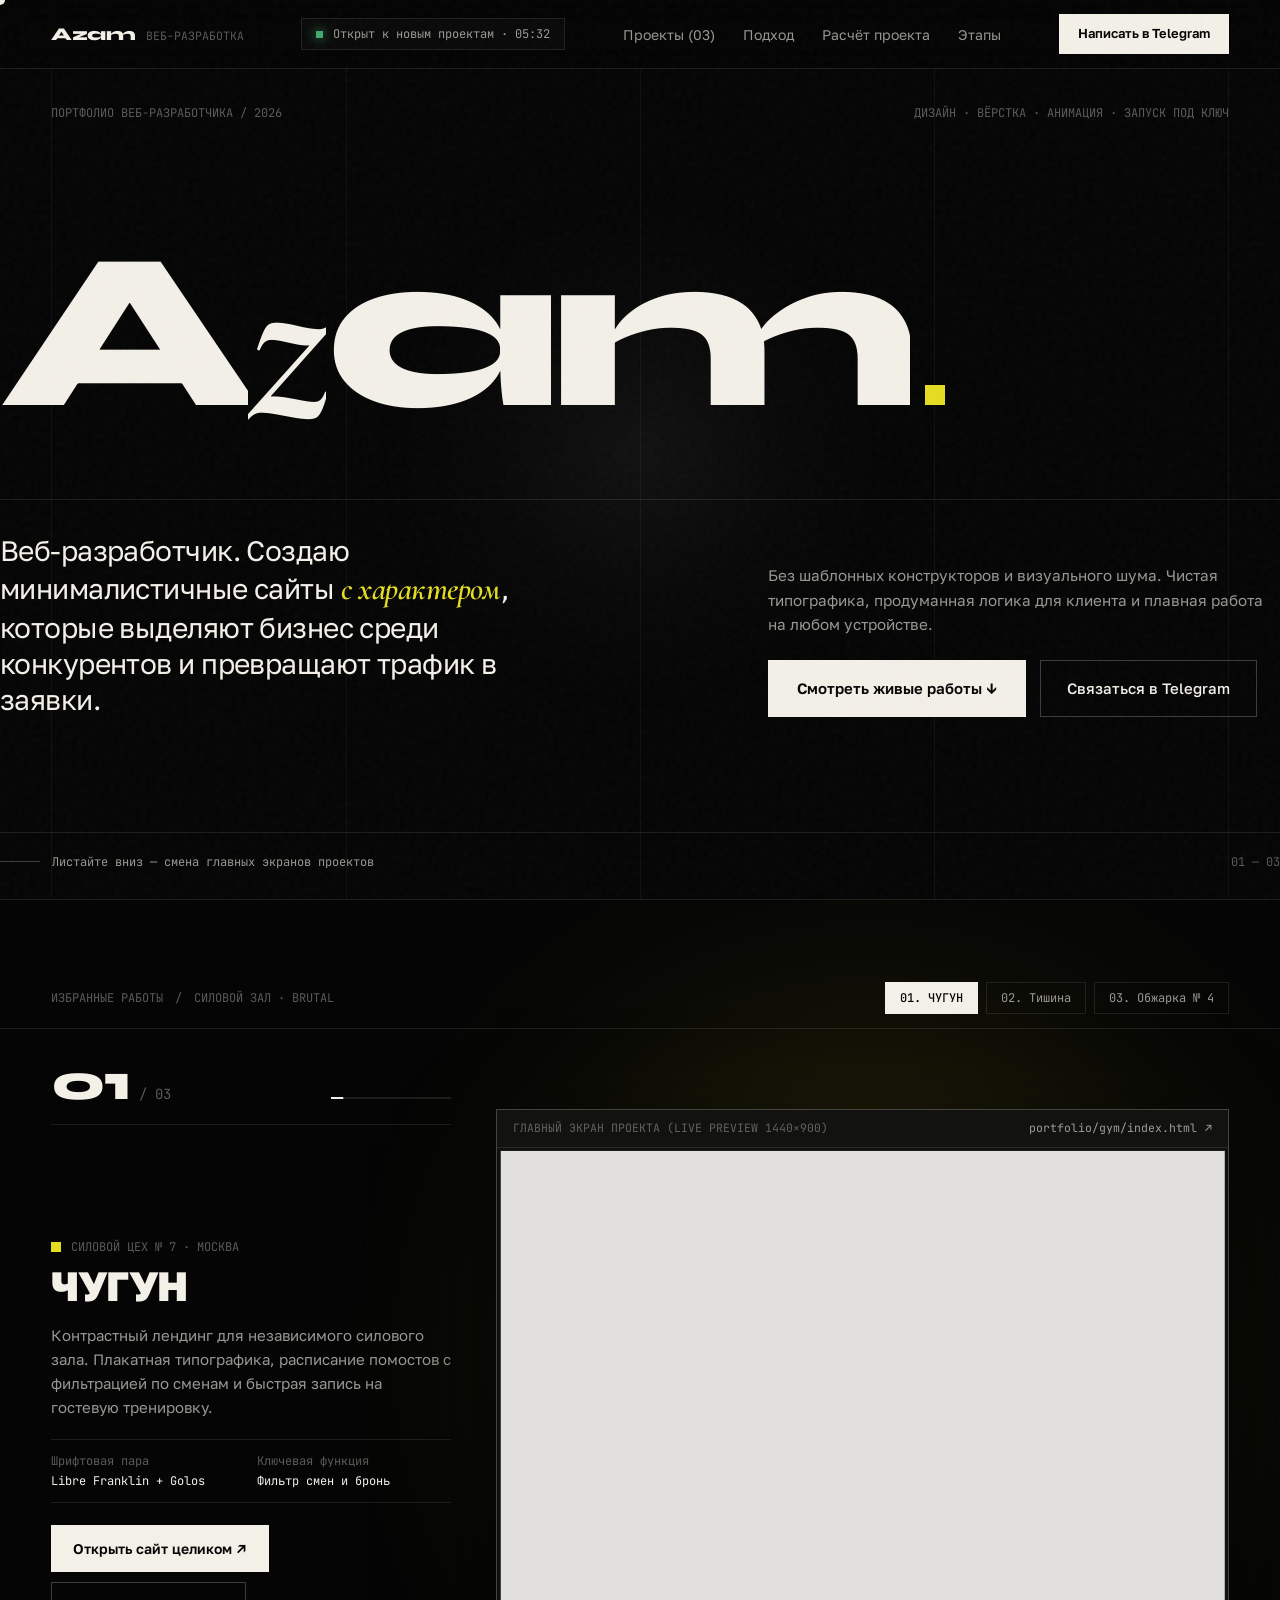
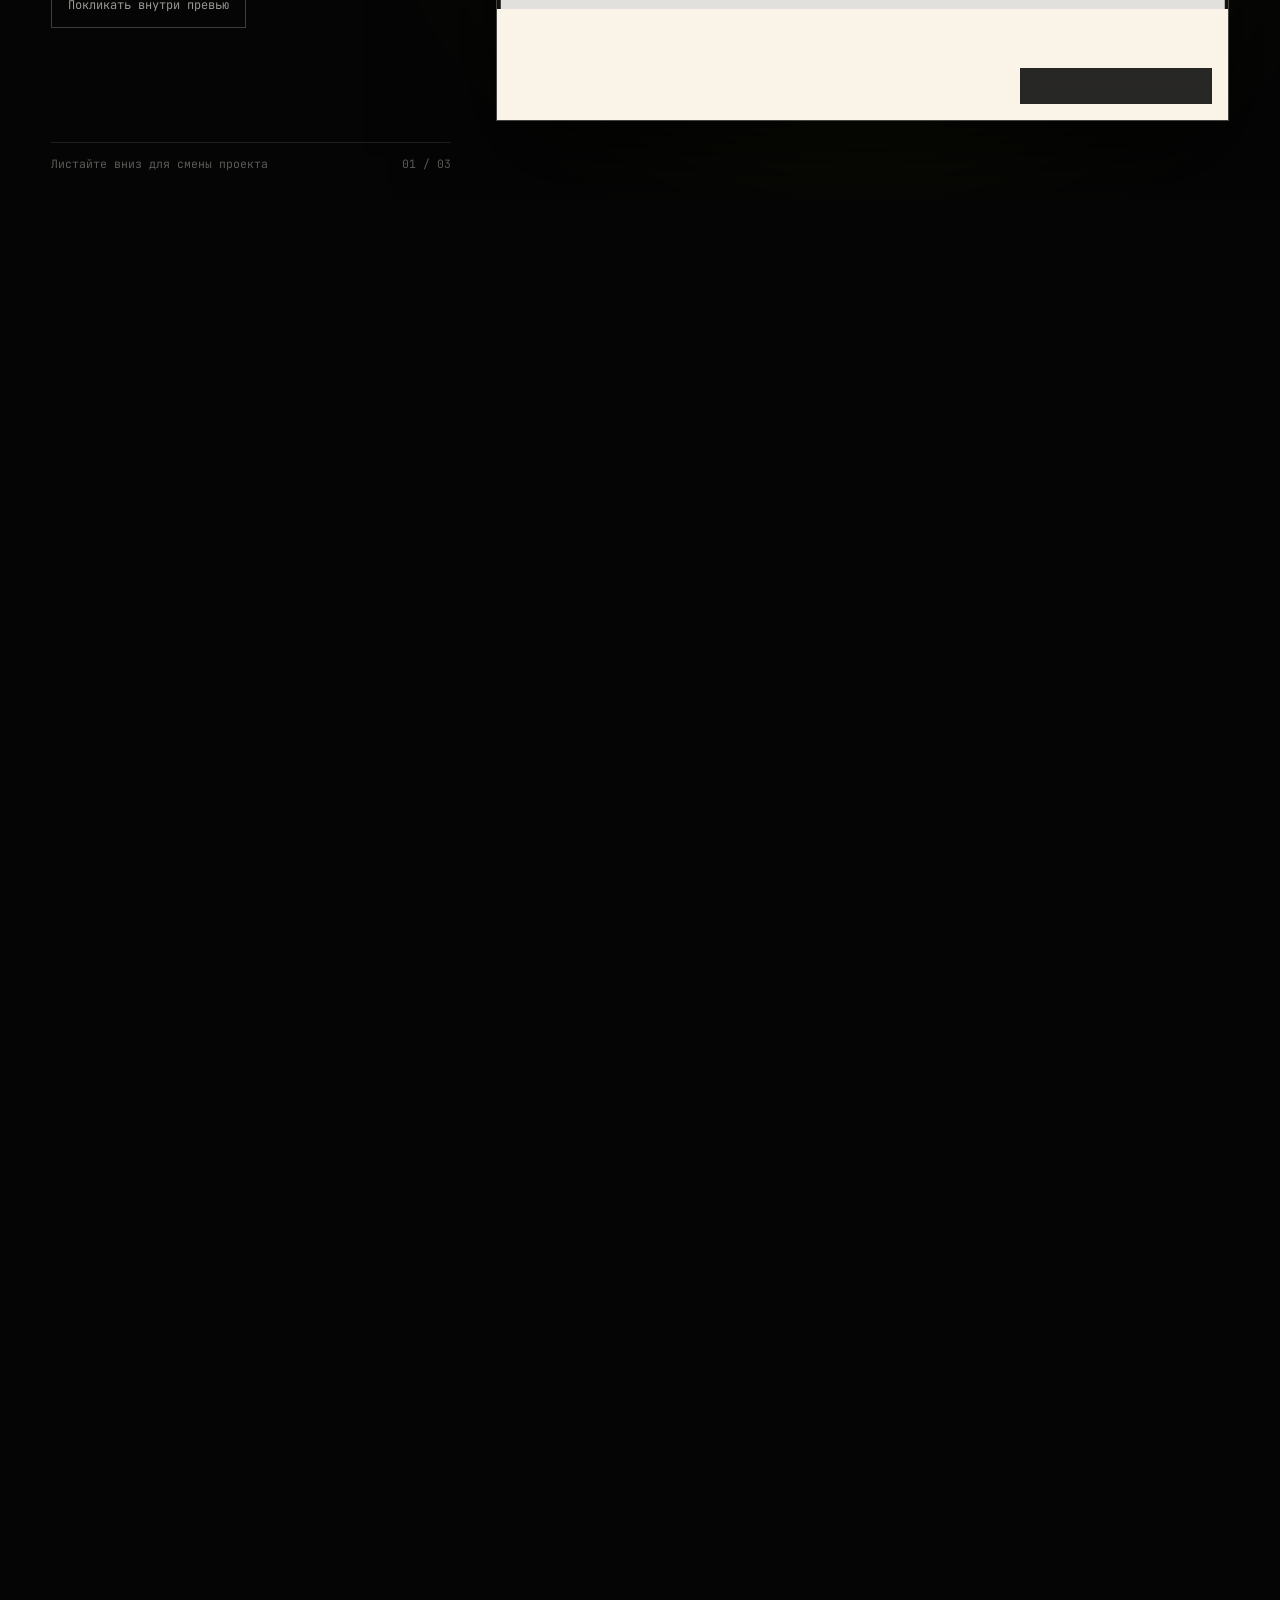
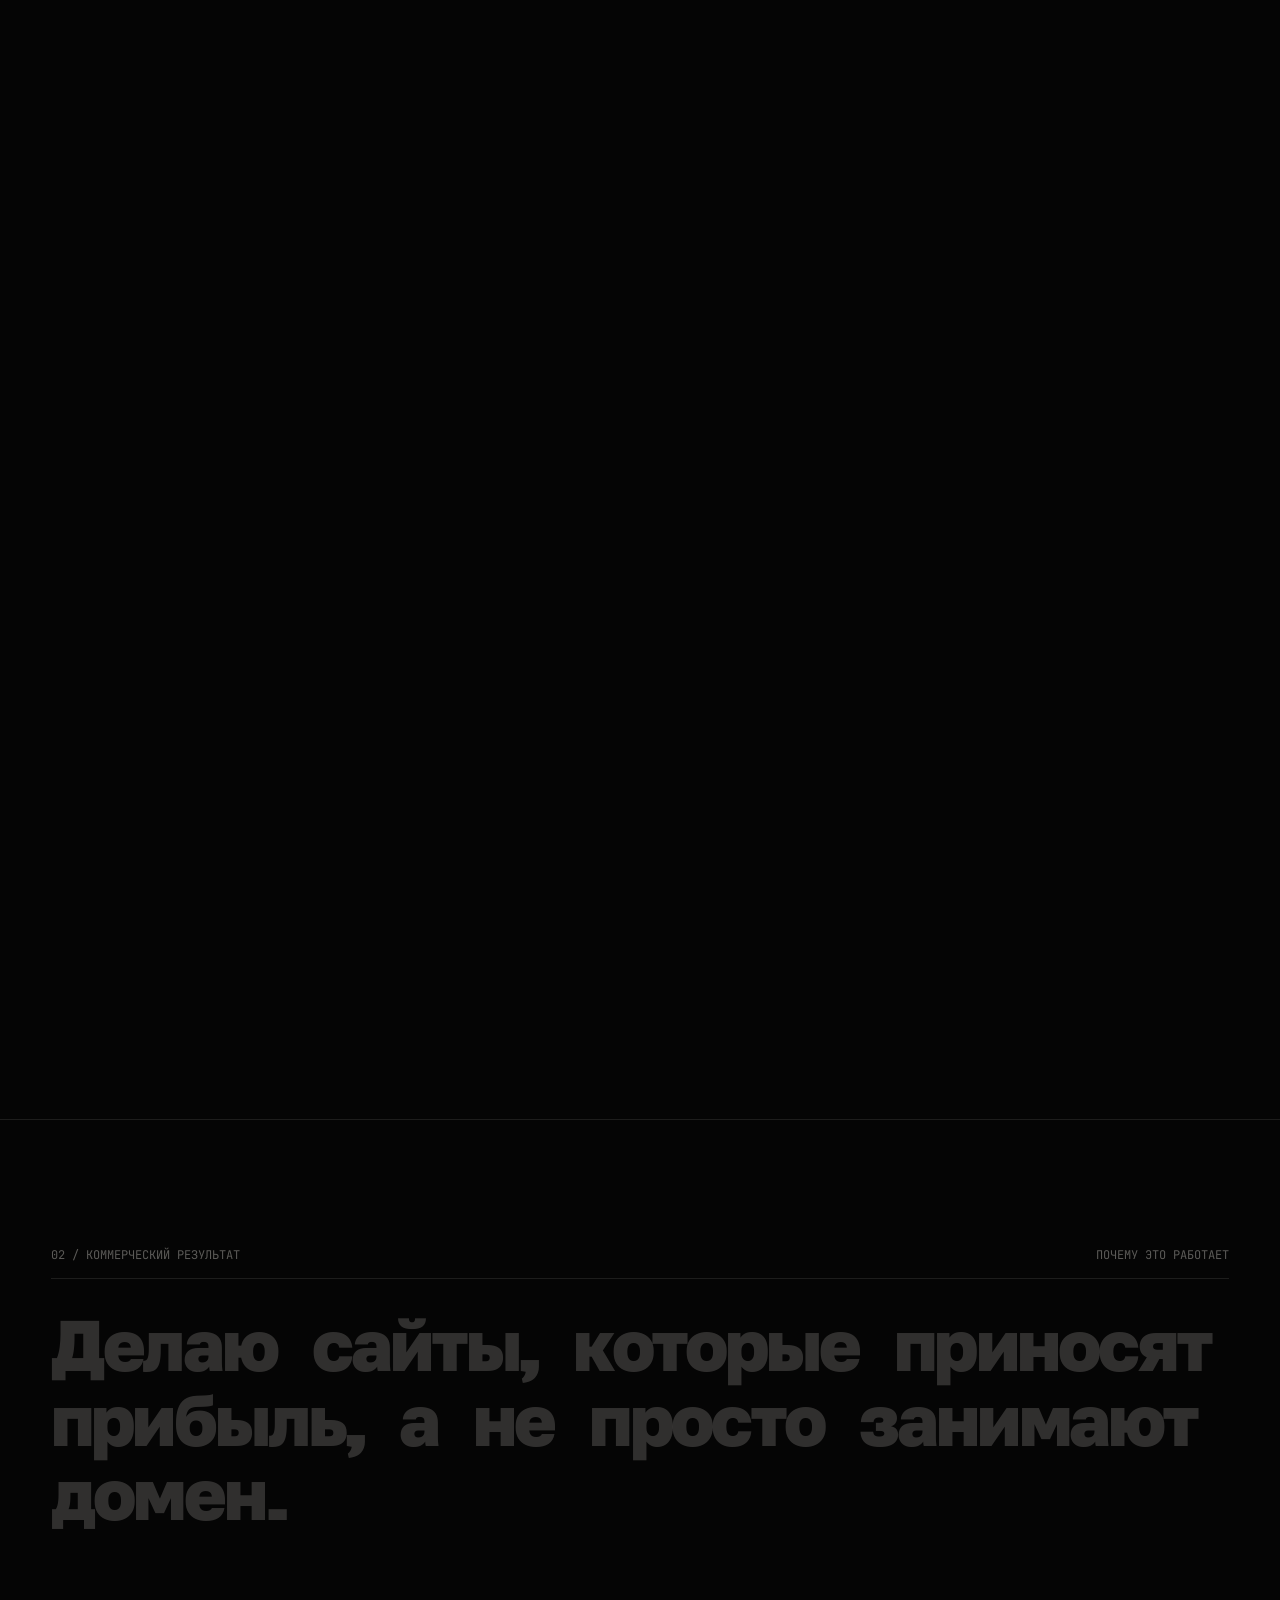
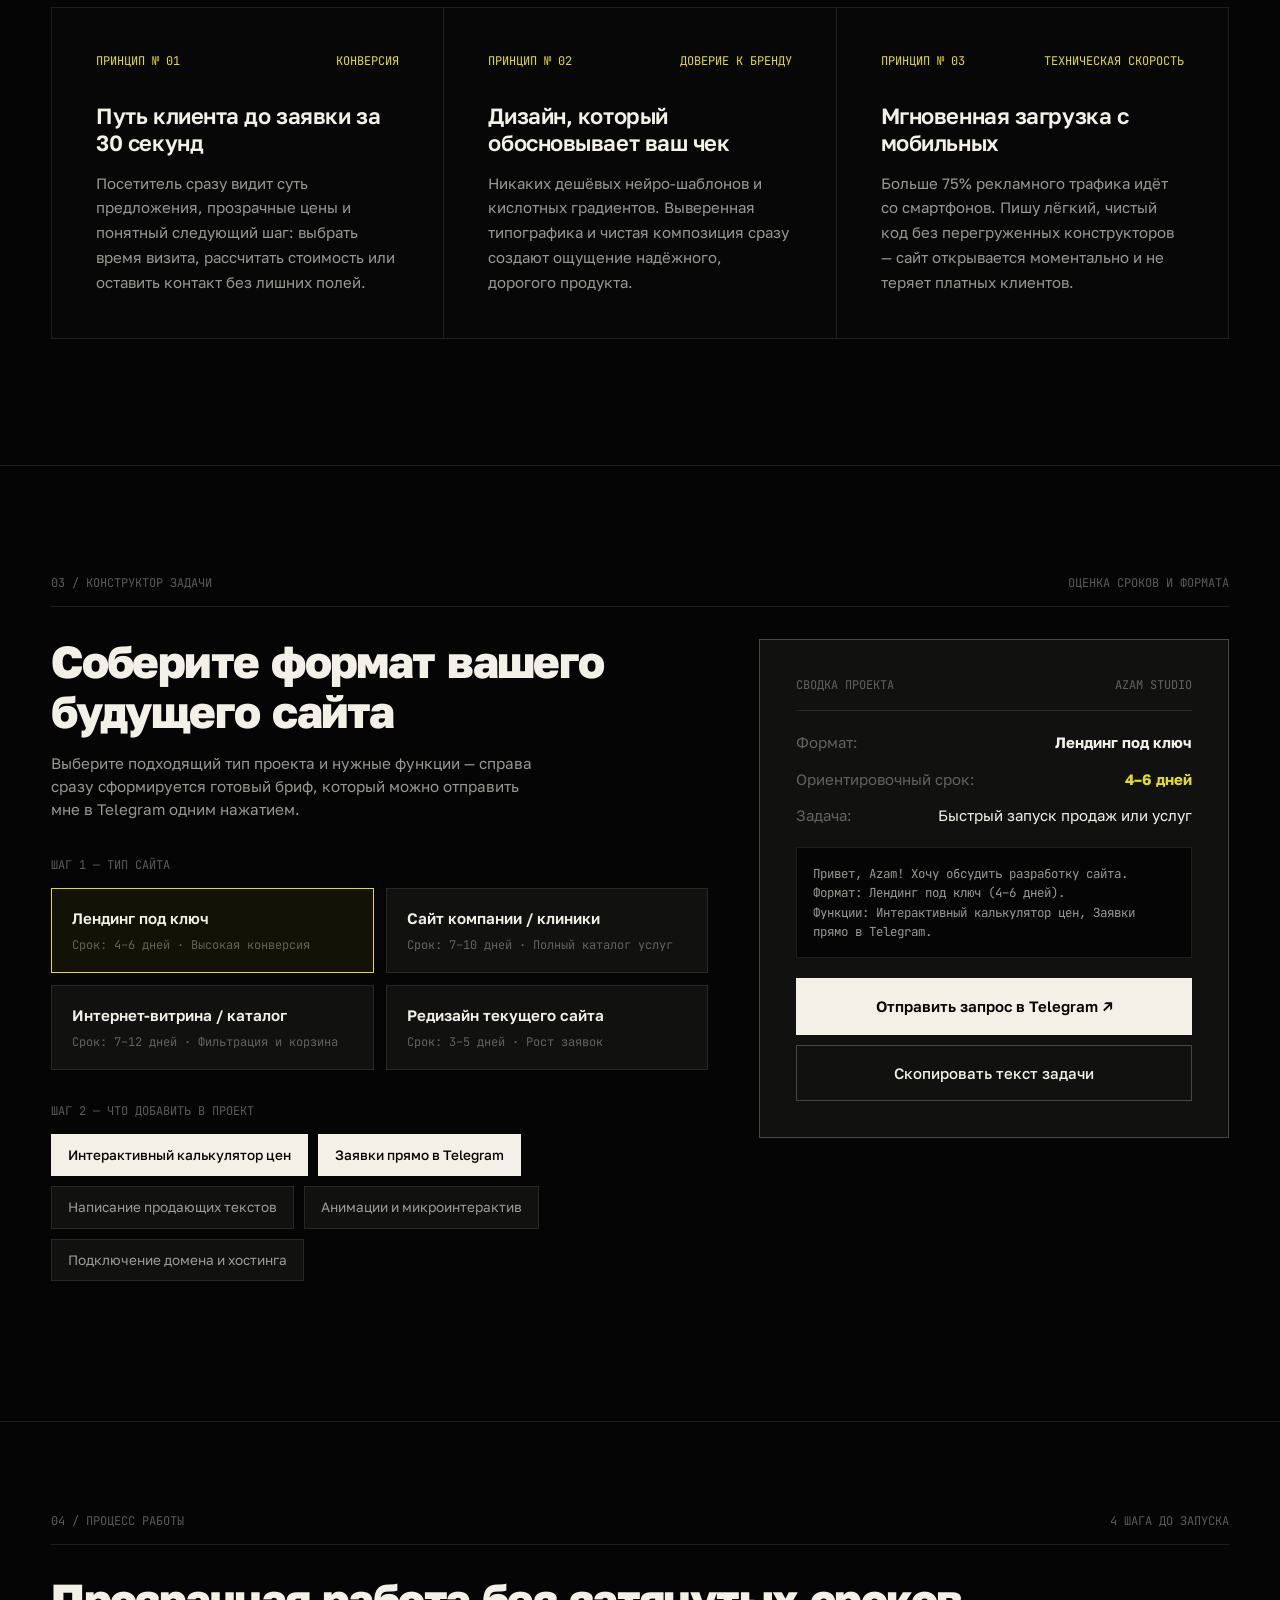
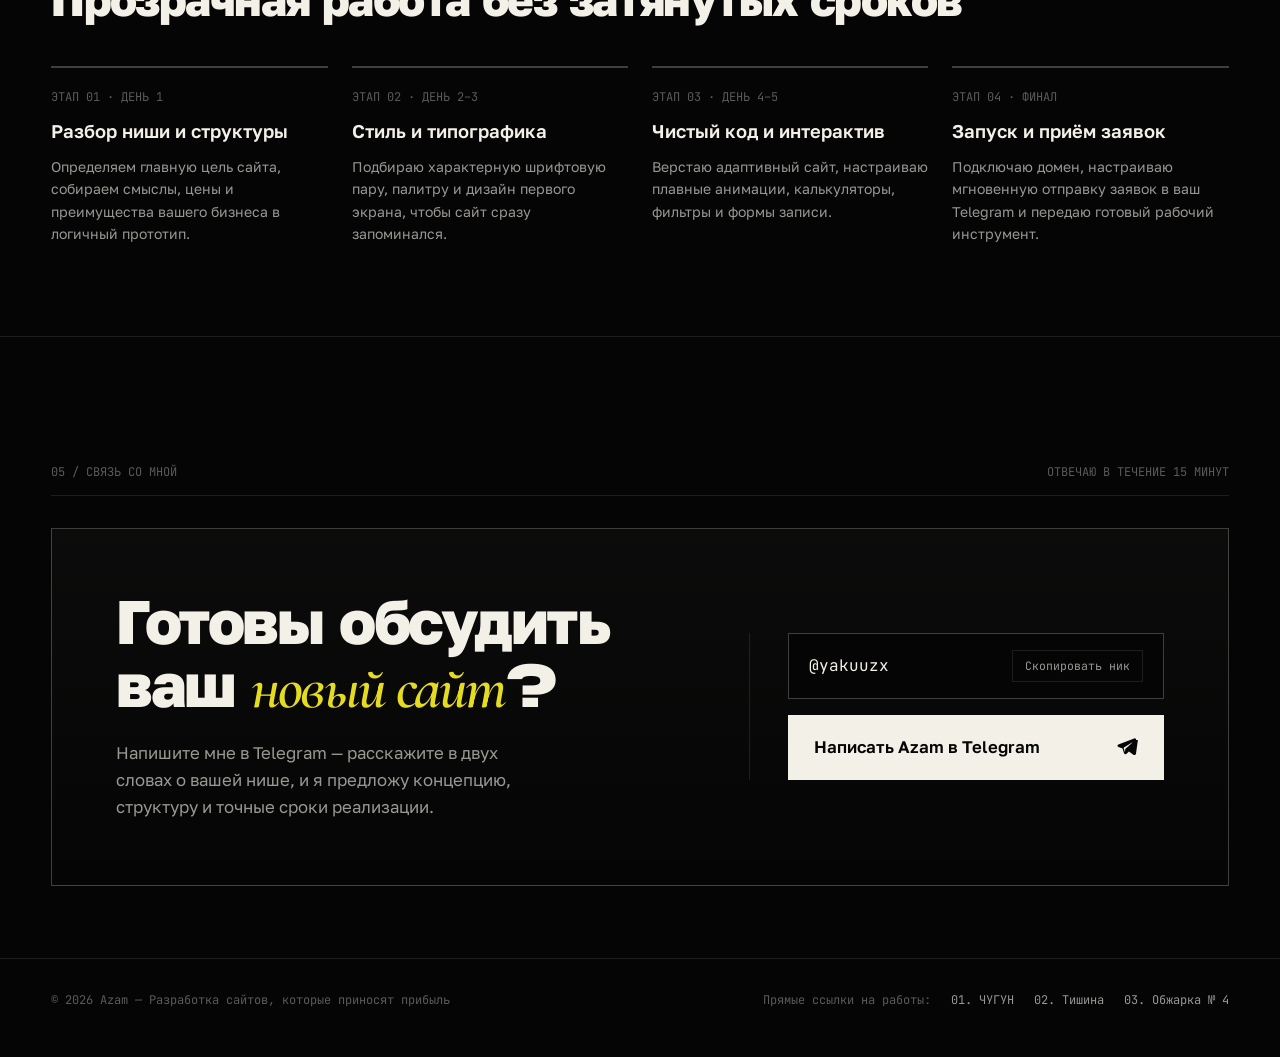
==== index.html @ 0b2387bd "Deploy portfolio" ====
<!DOCTYPE html><html lang="ru"><head><meta charset="utf-8"><meta name="viewport" content="width=device-width,initial-scale=1"><title>Azam — Веб-разработчик · Сайты, которые приносят прибыль</title><meta name="description" content="Портфолио веб-разработчика Azam. Разработка минималистичных, быстрых и продуманных сайтов под ключ, которые конвертируют посетителей в клиентов."><link rel="preconnect" href="https://fonts.googleapis.com"><link rel="preconnect" href="https://fonts.gstatic.com" crossorigin><link href="https://fonts.googleapis.com/css2?family=Cormorant+Garamond:ital,wght@0,500;0,600;1,400;1,600&family=Golos+Text:wght@400;500;600&family=JetBrains+Mono:wght@400;500&family=Syne:wght@700;800&display=swap" rel="stylesheet"><style>:root{color-scheme:dark;--bg:#050505;--bg-elevated:#0c0c0b;--bg-card:#111110;--ink:#f3f0e8;--ink-dim:rgba(243, 240, 232, 0.62);--ink-muted:rgba(243, 240, 232, 0.36);--ink-ghost:rgba(243, 240, 232, 0.14);--line:rgba(243, 240, 232, 0.1);--line-strong:rgba(243, 240, 232, 0.24);--accent:#e5dc22;--accent-gym:#e5dc22;--accent-dental:#6688e4;--accent-coffee:#42a86c;--tg-blue:#3290ec;--font-display:"Syne","Golos Text",sans-serif;--font-serif:"Cormorant Garamond",Georgia,serif;--font-sans:"Golos Text",-apple-system,BlinkMacSystemFont,sans-serif;--font-mono:"JetBrains Mono",monospace;--ease-out:cubic-bezier(0.16, 1, 0.3, 1);--ease-in-out:cubic-bezier(0.65, 0, 0.35, 1);--container:1400px}*,::after,::before{box-sizing:border-box;margin:0;padding:0}html{background-color:var(--bg);color:var(--ink);font-family:var(--font-sans);font-size:16px;line-height:1.5;-webkit-font-smoothing:antialiased;-moz-osx-font-smoothing:grayscale;overflow-x:clip;scroll-behavior:smooth}body{background-color:var(--bg);color:var(--ink);overflow-x:clip;position:relative}body::before{content:"";position:fixed;inset:0;pointer-events:none;z-index:900;opacity:.032;background-image:url("data:image/svg+xml,%3Csvg viewBox='0 0 200 200' xmlns='http://www.w3.org/2000/svg'%3E%3Cfilter id='n'%3E%3CfeTurbulence type='fractalNoise' baseFrequency='0.85' numOctaves='3' stitchTiles='stitch'/%3E%3C/filter%3E%3Crect width='100%25' height='100%25' filter='url(%23n)'/%3E%3C/svg%3E")}.cursor-aura{position:fixed;top:0;left:0;width:560px;height:560px;border-radius:50%;background:radial-gradient(circle,rgba(243,240,232,.055) 0,rgba(243,240,232,.015) 38%,transparent 70%);pointer-events:none;z-index:1;transform:translate3d(-50%,-50%,0);will-change:transform;transition:opacity .4s var(--ease-out)}.cursor-dot{position:fixed;top:0;left:0;width:10px;height:10px;border-radius:50%;background:var(--ink);pointer-events:none;z-index:950;mix-blend-mode:difference;transform:translate3d(-50%,-50%,0);transition:width .25s var(--ease-out),height .25s var(--ease-out),background-color .25s var(--ease-out)}.cursor-dot.is-hover{width:44px;height:44px}@media (hover:none),(pointer:coarse){.cursor-aura,.cursor-dot{display:none}}a,button,input,textarea{font:inherit;color:inherit}a:focus-visible,button:focus-visible,input:focus-visible,textarea:focus-visible{outline:2px solid var(--accent);outline-offset:3px}.container{width:100%;max-width:var(--container);margin:0 auto;padding:0 clamp(20px,4vw,56px)}.site-header{position:fixed;top:0;left:0;right:0;z-index:500;border-bottom:1px solid var(--line);background:rgba(5,5,5,.76);backdrop-filter:blur(16px);-webkit-backdrop-filter:blur(16px);transition:transform .4s var(--ease-out),background-color .3s var(--ease-out)}.nav-inner{display:flex;align-items:center;justify-content:space-between;height:68px;gap:24px}.brand-mark{display:inline-flex;align-items:baseline;gap:10px;text-decoration:none;font-family:var(--font-display);font-weight:800;font-size:1.125rem;letter-spacing:-.02em}.brand-mark__tag{font-family:var(--font-mono);font-size:.72rem;font-weight:400;color:var(--ink-muted);letter-spacing:0}.nav-status{display:flex;align-items:center;gap:10px;font-family:var(--font-mono);font-size:.75rem;color:var(--ink-dim);padding:6px 14px;border:1px solid var(--line);background:rgba(255,255,255,.02)}.nav-status__pulse{width:7px;height:7px;background:#42a86c;box-shadow:0 0 12px #42a86c}.nav-links{display:flex;align-items:center;gap:28px;list-style:none}.nav-links a{text-decoration:none;font-size:.875rem;color:var(--ink-dim);transition:color .2s var(--ease-out);position:relative}.nav-links a::after{content:"";position:absolute;left:0;bottom:-4px;width:100%;height:1px;background:var(--ink);transform:scaleX(0);transform-origin:right;transition:transform .3s var(--ease-out)}.nav-links a:hover{color:var(--ink)}.nav-links a:hover::after{transform:scaleX(1);transform-origin:left}.nav-cta{display:inline-flex;align-items:center;gap:8px;padding:9px 18px;border:1px solid var(--line-strong);background:var(--ink);color:var(--bg);text-decoration:none;font-size:.8125rem;font-weight:600;transition:transform .25s var(--ease-out),background-color .25s var(--ease-out)}.nav-cta:hover{background:var(--accent);transform:translateY(-2px)}@media (max-width:900px){.nav-links,.nav-status{display:none}}.hero{position:relative;min-height:100vh;padding-top:68px;display:flex;flex-direction:column;justify-content:space-between;border-bottom:1px solid var(--line);overflow:hidden}.hero-grid-lines{position:absolute;inset:0;pointer-events:none;display:grid;grid-template-columns:repeat(4,1fr);max-width:var(--container);margin:0 auto;padding:0 clamp(20px,4vw,56px);z-index:0}.hero-grid-lines span{border-left:1px solid rgba(243,240,232,.045);height:100%}.hero-grid-lines span:last-child{border-right:1px solid rgba(243,240,232,.045)}.hero__top-meta{position:relative;z-index:2;display:flex;justify-content:space-between;align-items:flex-start;padding-top:clamp(28px,4vh,48px);font-family:var(--font-mono);font-size:.75rem;color:var(--ink-muted);gap:16px;flex-wrap:wrap}.hero__center{position:relative;z-index:2;padding:clamp(24px,5vh,64px) 0}.azam-stage{position:relative;display:flex;align-items:baseline;justify-content:flex-start;line-height:.86;margin-bottom:clamp(28px,4vh,48px);perspective:900px;user-select:none}.azam-title{font-family:var(--font-display);font-weight:800;font-size:clamp(4.75rem, 17.5vw, 15.8rem);letter-spacing:-.055em;color:var(--ink);display:inline-flex;flex-wrap:nowrap;position:relative}.azam-char-wrap{display:inline-block;overflow:hidden;padding-bottom:.08em}.azam-char{display:inline-block;transform:translateY(112%) rotateX(-20deg);opacity:0;animation:charRise 1.1s var(--ease-out) forwards;will-change:transform,opacity}.azam-char--serif{font-family:var(--font-serif);font-style:italic;font-weight:600;font-size:1.08em;color:var(--ink);padding-right:.03em}.azam-char-wrap:first-child .azam-char{animation-delay:60ms}.azam-char-wrap:nth-child(2) .azam-char{animation-delay:.16s}.azam-char-wrap:nth-child(3) .azam-char{animation-delay:.25s}.azam-char-wrap:nth-child(4) .azam-char{animation-delay:.34s}.azam-AccentMark{display:inline-block;width:clamp(12px,1.6vw,24px);height:clamp(12px,1.6vw,24px);background:var(--accent);margin-left:clamp(8px,1.2vw,20px);transform:scale(0);animation:dotPop .7s var(--ease-out) .55s forwards}@keyframes charRise{0%{transform:translateY(112%) rotateX(-20deg);opacity:0}100%{transform:translateY(0) rotateX(0);opacity:1}}@keyframes dotPop{0%{transform:scale(0)}100%{transform:scale(1)}}.hero__bio-grid{display:grid;grid-template-columns:7fr 5fr;gap:clamp(24px,4vw,64px);align-items:end;border-top:1px solid var(--line);padding-top:clamp(24px,3.5vh,40px);opacity:0;transform:translateY(24px);animation:fadeUp .9s var(--ease-out) .45s forwards}@keyframes fadeUp{to{opacity:1;transform:translateY(0)}}.hero__lead{font-size:clamp(1.25rem, 2.2vw, 2rem);font-weight:400;line-height:1.28;letter-spacing:-.02em;color:var(--ink);max-width:30ch}.hero__lead strong{font-family:var(--font-serif);font-style:italic;font-weight:600;font-size:1.14em;color:var(--accent)}.hero__right-col{display:flex;flex-direction:column;gap:24px;align-items:flex-start}.hero__sub{font-size:.95rem;color:var(--ink-dim);line-height:1.6}.hero__actions{display:flex;flex-wrap:wrap;gap:14px;width:100%}.btn-primary{display:inline-flex;align-items:center;justify-content:center;gap:12px;padding:16px 28px;background:var(--ink);color:var(--bg);text-decoration:none;font-weight:600;font-size:.9375rem;border:1px solid var(--ink);cursor:pointer;transition:transform .25s var(--ease-out),background-color .25s var(--ease-out),border-color .25s var(--ease-out)}.btn-primary:hover{background:var(--accent);border-color:var(--accent);transform:translateY(-3px)}.btn-ghost{display:inline-flex;align-items:center;justify-content:center;gap:10px;padding:16px 26px;background:0 0;color:var(--ink);text-decoration:none;font-weight:500;font-size:.9375rem;border:1px solid var(--line-strong);cursor:pointer;transition:transform .25s var(--ease-out),border-color .25s var(--ease-out),background-color .25s var(--ease-out)}.btn-ghost:hover{border-color:var(--ink);background:rgba(243,240,232,.06);transform:translateY(-3px)}.hero__bottom{position:relative;z-index:2;display:flex;justify-content:space-between;align-items:center;padding:20px 0 28px;border-top:1px solid var(--line);font-family:var(--font-mono);font-size:.75rem;color:var(--ink-muted)}.scroll-cue{display:inline-flex;align-items:center;gap:12px;color:var(--ink-dim);text-decoration:none}.scroll-cue__bar{width:40px;height:1px;background:var(--line-strong);position:relative;overflow:hidden}.scroll-cue__bar::after{content:"";position:absolute;inset:0;background:var(--accent);transform:translateX(-100%);animation:cueSlide 2.2s var(--ease-in-out) infinite}@keyframes cueSlide{0%{transform:translateX(-100%)}50%{transform:translateX(0)}100%{transform:translateX(100%)}}@media (max-width:900px){.hero__bio-grid{grid-template-columns:1fr}}.showcase-track{position:relative;height:380vh;border-bottom:1px solid var(--line)}.showcase-sticky{position:sticky;top:0;height:100vh;width:100%;overflow:hidden;display:flex;flex-direction:column;justify-content:space-between;padding-top:68px;background:var(--bg)}.showcase-ambient{position:absolute;right:8%;top:50%;width:620px;height:620px;border-radius:50%;transform:translateY(-50%);filter:blur(130px);opacity:.14;pointer-events:none;background:var(--active-project-color,var(--accent-gym));transition:background-color .6s var(--ease-out);z-index:0}.showcase-header{position:relative;z-index:2;border-bottom:1px solid var(--line);padding:14px 0}.showcase-header__inner{display:flex;align-items:center;justify-content:space-between;gap:20px}.showcase-label{font-family:var(--font-mono);font-size:.75rem;color:var(--ink-muted);display:flex;align-items:center;gap:12px}.showcase-tabs{display:flex;align-items:center;gap:8px}.showcase-tab{background:0 0;border:1px solid var(--line);color:var(--ink-dim);padding:6px 14px;font-family:var(--font-mono);font-size:.75rem;cursor:pointer;transition:border-color .25s var(--ease-out),color .25s var(--ease-out),background-color .25s var(--ease-out)}.showcase-tab:hover{border-color:var(--line-strong);color:var(--ink)}.showcase-tab.is-active{background:var(--ink);color:var(--bg);border-color:var(--ink);font-weight:500}.showcase-body{position:relative;z-index:2;flex:1;display:grid;grid-template-columns:400px minmax(0,1fr);gap:clamp(24px,3.5vw,56px);align-items:center;padding-top:16px;padding-bottom:16px;min-height:0}.showcase-info-col{position:relative;height:100%;display:flex;flex-direction:column;justify-content:space-between;padding:12px 0}.showcase-counter-row{display:flex;align-items:baseline;justify-content:space-between;border-bottom:1px solid var(--line);padding-bottom:16px}.showcase-counter{font-family:var(--font-display);font-weight:800;font-size:clamp(2.5rem, 4vw, 3.75rem);line-height:1;letter-spacing:-.04em}.showcase-counter__total{font-family:var(--font-mono);font-size:.875rem;font-weight:400;color:var(--ink-muted);margin-left:6px}.showcase-progress-rail{width:120px;height:2px;background:var(--line);position:relative;overflow:hidden}.showcase-progress-fill{position:absolute;inset:0;background:var(--ink);transform-origin:left;transform:scaleX(.33);will-change:transform}.project-cards-stack{position:relative;flex:1;min-height:290px;display:flex;align-items:center}.project-meta-panel{position:absolute;inset:0;display:flex;flex-direction:column;justify-content:center;opacity:0;pointer-events:none;transform:translate3d(0,28px,0);transition:opacity .45s var(--ease-out),transform .45s var(--ease-out)}.project-meta-panel.is-active{opacity:1;pointer-events:auto;transform:translate3d(0,0,0)}.project-meta__niche{font-family:var(--font-mono);font-size:.75rem;color:var(--ink-muted);margin-bottom:10px;display:flex;align-items:center;gap:10px}.project-meta__swatch{width:10px;height:10px;display:inline-block}.project-meta__title{font-family:var(--font-display);font-size:clamp(2rem, 3.2vw, 3rem);font-weight:800;letter-spacing:-.035em;line-height:1.05;margin-bottom:14px}.project-meta__desc{font-size:.9375rem;color:var(--ink-dim);line-height:1.6;margin-bottom:20px}.project-specs{border-top:1px solid var(--line);border-bottom:1px solid var(--line);padding:12px 0;margin-bottom:22px;display:grid;grid-template-columns:1fr 1fr;gap:12px;font-family:var(--font-mono);font-size:.75rem}.project-specs dt{color:var(--ink-muted);margin-bottom:2px}.project-specs dd{color:var(--ink)}.project-actions{display:flex;flex-wrap:wrap;gap:10px}.btn-open-site{display:inline-flex;align-items:center;gap:10px;padding:13px 22px;background:var(--ink);color:var(--bg);text-decoration:none;font-size:.875rem;font-weight:600;transition:background-color .25s var(--ease-out),transform .25s var(--ease-out)}.btn-open-site:hover{background:var(--accent);transform:translateY(-2px)}.btn-interact-toggle{display:inline-flex;align-items:center;gap:8px;padding:13px 16px;background:0 0;border:1px solid var(--line-strong);color:var(--ink-dim);font-family:var(--font-mono);font-size:.75rem;cursor:pointer;transition:border-color .25s var(--ease-out),color .25s var(--ease-out)}.btn-interact-toggle.is-live,.btn-interact-toggle:hover{border-color:var(--accent);color:var(--accent)}.showcase-scroll-hint{font-family:var(--font-mono);font-size:.72rem;color:var(--ink-muted);display:flex;align-items:center;justify-content:space-between;border-top:1px solid var(--line);padding-top:12px}.showcase-stage-wrap{position:relative;width:100%;height:min(68vh,640px);background:#0d0d0c;border:1px solid var(--line-strong);box-shadow:0 36px 90px rgba(0,0,0,.75);display:flex;flex-direction:column;overflow:hidden}.stage-topbar{height:38px;background:#121210;border-bottom:1px solid var(--line);display:flex;align-items:center;justify-content:space-between;padding:0 16px;font-family:var(--font-mono);font-size:.72rem;color:var(--ink-muted);flex-shrink:0}.stage-topbar__url{color:var(--ink-dim);text-decoration:none;display:inline-flex;align-items:center;gap:8px}.stage-topbar__url:hover{color:var(--ink)}.stage-viewports{position:relative;flex:1;width:100%;overflow:hidden;background:#111}.stage-slide{position:absolute;inset:0;width:100%;height:100%;overflow:hidden;will-change:clip-path,transform,filter;background:#141413}.iframe-scaler{position:absolute;top:0;left:0;width:1440px;height:900px;transform-origin:top left;transform:scale(var(--iframe-scale,.58));pointer-events:none}.showcase-stage-wrap.is-interactive .stage-slide.is-current .iframe-scaler{pointer-events:auto}.iframe-scaler iframe{width:1440px;height:900px;border:0;display:block;background:#f5f2eb}.stage-badge{position:absolute;bottom:16px;right:16px;z-index:20;background:rgba(5,5,5,.86);backdrop-filter:blur(10px);border:1px solid var(--line-strong);padding:8px 14px;font-family:var(--font-mono);font-size:.72rem;color:var(--ink);text-decoration:none;transition:background-color .2s var(--ease-out),color .2s var(--ease-out)}.stage-badge:hover{background:var(--ink);color:var(--bg)}@media (max-width:1024px){.showcase-track{height:auto}.showcase-sticky{position:relative;height:auto;padding-top:32px;padding-bottom:48px}.showcase-body{grid-template-columns:1fr}.project-cards-stack{min-height:260px}.showcase-stage-wrap{height:360px}}.profit-section{position:relative;padding:clamp(96px,14vh,160px) 0;border-bottom:1px solid var(--line)}.section-index{font-family:var(--font-mono);font-size:.75rem;color:var(--ink-muted);margin-bottom:32px;display:flex;align-items:center;justify-content:space-between;border-bottom:1px solid var(--line);padding-bottom:14px}.profit-headline{font-family:var(--font-display);font-weight:800;font-size:clamp(2.4rem, 5.6vw, 5.25rem);line-height:1.04;letter-spacing:-.04em;max-width:18ch;margin-bottom:clamp(56px,8vh,96px)}.profit-word{color:rgba(243,240,232,.18);transition:color .35s var(--ease-out);display:inline-block;margin-right:.22em}.profit-word.is-lit{color:var(--ink)}.profit-word--accent.is-lit{font-family:var(--font-serif);font-style:italic;font-weight:600;font-size:1.08em;color:var(--accent)}.profit-pillars{display:grid;grid-template-columns:repeat(3,1fr);border-top:1px solid var(--line);border-left:1px solid var(--line)}.pillar-card{border-right:1px solid var(--line);border-bottom:1px solid var(--line);padding:clamp(28px,3.5vw,44px);display:flex;flex-direction:column;justify-content:space-between;min-height:320px;background:rgba(255,255,255,.01);transition:background-color .3s var(--ease-out)}.pillar-card:hover{background:rgba(243,240,232,.035)}.pillar-card__num{font-family:var(--font-mono);font-size:.75rem;color:var(--accent);margin-bottom:32px;display:flex;justify-content:space-between;align-items:center}.pillar-card__title{font-size:1.375rem;font-weight:600;letter-spacing:-.02em;margin-bottom:14px;line-height:1.25}.pillar-card__text{font-size:.9375rem;color:var(--ink-dim);line-height:1.65}@media (max-width:900px){.profit-pillars{grid-template-columns:1fr}}.estimator-section{padding:clamp(88px,12vh,144px) 0;border-bottom:1px solid var(--line)}.estimator-grid{display:grid;grid-template-columns:7fr 5fr;gap:clamp(32px,4vw,64px);align-items:start}.estimator-title{font-family:var(--font-display);font-size:clamp(1.85rem, 3.5vw, 3rem);font-weight:800;letter-spacing:-.035em;line-height:1.1;margin-bottom:14px}.estimator-sub{color:var(--ink-dim);font-size:.95rem;margin-bottom:36px;max-width:54ch}.config-group{margin-bottom:32px}.config-group__label{font-family:var(--font-mono);font-size:.75rem;color:var(--ink-muted);margin-bottom:14px;display:block}.config-options{display:grid;grid-template-columns:repeat(2,1fr);gap:12px}.config-btn{text-align:left;padding:18px 20px;background:var(--bg-card);border:1px solid var(--line);cursor:pointer;transition:border-color .2s var(--ease-out),background-color .2s var(--ease-out),transform .2s var(--ease-out);display:flex;flex-direction:column;gap:6px}.config-btn:hover{border-color:var(--line-strong);transform:translateY(-2px)}.config-btn.is-selected{border-color:var(--accent);background:rgba(229,220,34,.06)}.config-btn__name{font-weight:600;font-size:.95rem;display:flex;justify-content:space-between;align-items:center}.config-btn__meta{font-family:var(--font-mono);font-size:.75rem;color:var(--ink-muted)}.addons-list{display:flex;flex-wrap:wrap;gap:10px}.addon-chip{padding:10px 16px;background:var(--bg-card);border:1px solid var(--line);font-size:.85rem;color:var(--ink-dim);cursor:pointer;transition:border-color .2s var(--ease-out),color .2s var(--ease-out),background-color .2s var(--ease-out)}.addon-chip:hover{border-color:var(--line-strong);color:var(--ink)}.addon-chip.is-selected{border-color:var(--ink);background:var(--ink);color:var(--bg);font-weight:500}.brief-box{background:var(--bg-card);border:1px solid var(--line-strong);padding:clamp(24px,3vw,36px);position:sticky;top:96px}.brief-box__head{display:flex;justify-content:space-between;align-items:center;border-bottom:1px solid var(--line);padding-bottom:16px;margin-bottom:20px;font-family:var(--font-mono);font-size:.75rem;color:var(--ink-muted)}.brief-box__row{display:flex;justify-content:space-between;align-items:baseline;margin-bottom:14px;font-size:.9375rem}.brief-box__row span:first-child{color:var(--ink-muted)}.brief-box__preview{margin:20px 0;padding:16px;background:var(--bg);border:1px solid var(--line);font-family:var(--font-mono);font-size:.78rem;color:var(--ink-dim);line-height:1.55;white-space:pre-wrap}.brief-box__actions{display:flex;flex-direction:column;gap:10px}@media (max-width:900px){.estimator-grid{grid-template-columns:1fr}.config-options{grid-template-columns:1fr}}.process-section{padding:clamp(80px,10vh,128px) 0;border-bottom:1px solid var(--line)}.process-list{display:grid;grid-template-columns:repeat(4,1fr);gap:24px;margin-top:40px}.process-step{border-top:2px solid var(--line-strong);padding-top:20px;transition:border-color .3s var(--ease-out)}.process-step:hover{border-color:var(--accent)}.process-step__num{font-family:var(--font-mono);font-size:.75rem;color:var(--ink-muted);margin-bottom:12px}.process-step__title{font-size:1.15rem;font-weight:600;margin-bottom:10px}.process-step__desc{font-size:.875rem;color:var(--ink-dim);line-height:1.6}@media (max-width:900px){.process-list{grid-template-columns:1fr 1fr}}@media (max-width:560px){.process-list{grid-template-columns:1fr}}.contact-section{padding:clamp(96px,14vh,160px) 0 clamp(64px,8vh,96px);position:relative;overflow:hidden}.contact-card{border:1px solid var(--line-strong);background:linear-gradient(180deg,rgba(243,240,232,.03) 0,rgba(243,240,232,.005) 100%);padding:clamp(32px,5vw,72px);display:grid;grid-template-columns:7fr 5fr;gap:clamp(32px,4vw,64px);align-items:center}.contact-title{font-family:var(--font-display);font-size:clamp(2.25rem, 4.8vw, 4.25rem);font-weight:800;line-height:1.04;letter-spacing:-.04em;margin-bottom:20px}.contact-title em{font-family:var(--font-serif);font-style:italic;font-weight:600;color:var(--accent)}.contact-lead{font-size:1.05rem;color:var(--ink-dim);max-width:44ch;line-height:1.6}.tg-panel{display:flex;flex-direction:column;gap:16px;border-left:1px solid var(--line);padding-left:clamp(24px,3vw,48px)}.tg-handle-box{display:flex;align-items:center;justify-content:space-between;padding:16px 20px;background:var(--bg);border:1px solid var(--line-strong);font-family:var(--font-mono);font-size:1rem}.copy-btn{background:0 0;border:1px solid var(--line);color:var(--ink-dim);padding:6px 12px;font-family:var(--font-mono);font-size:.72rem;cursor:pointer;transition:border-color .2s var(--ease-out),color .2s var(--ease-out)}.copy-btn:hover{border-color:var(--ink);color:var(--ink)}.btn-telegram{display:flex;align-items:center;justify-content:space-between;padding:20px 26px;background:var(--ink);color:var(--bg);text-decoration:none;font-weight:600;font-size:1.05rem;transition:background-color .25s var(--ease-out),transform .25s var(--ease-out)}.btn-telegram:hover{background:var(--accent);transform:translateY(-3px)}.btn-telegram svg{width:22px;height:22px;fill:currentColor}.site-footer{border-top:1px solid var(--line);padding:32px 0 48px;font-family:var(--font-mono);font-size:.75rem;color:var(--ink-muted)}.footer-inner{display:flex;justify-content:space-between;align-items:center;gap:20px;flex-wrap:wrap}.footer-works{display:flex;gap:20px;flex-wrap:wrap}.footer-works a{color:var(--ink-dim);text-decoration:none}.footer-works a:hover{color:var(--accent)}@media (max-width:900px){.contact-card{grid-template-columns:1fr}.tg-panel{border-left:0;border-top:1px solid var(--line);padding-left:0;padding-top:24px}}@media (prefers-reduced-motion:reduce){*,::after,::before{animation-duration:0s!important;animation-iteration-count:1!important;transition-duration:0s!important;scroll-behavior:auto!important}.azam-char,.hero__bio-grid{opacity:1!important;transform:none!important}.azam-AccentMark{transform:scale(1)!important}}</style></head><body><div class="cursor-aura" id="cursorAura" aria-hidden="true"></div><div class="cursor-dot" id="cursorDot" aria-hidden="true"></div><header class="site-header"><div class="container nav-inner"><a href="#top" class="brand-mark"><span>Azam</span> <span class="brand-mark__tag">ВЕБ-РАЗРАБОТКА</span></a><div class="nav-status"><span class="nav-status__pulse" aria-hidden="true"></span> <span>Открыт к новым проектам · <span id="localClock">16:50</span></span></div><ul class="nav-links"><li><a href="#works">Проекты (03)</a></li><li><a href="#profit">Подход</a></li><li><a href="#estimator">Расчёт проекта</a></li><li><a href="#process">Этапы</a></li></ul><a href="#contact" class="nav-cta">Написать в Telegram</a></div></header><main id="top"><section class="hero"><div class="hero-grid-lines" aria-hidden="true"><span></span><span></span><span></span><span></span></div><div class="container hero__top-meta"><span>ПОРТФОЛИО ВЕБ-РАЗРАБОТЧИКА / 2026</span> <span>ДИЗАЙН · ВЁРСТКА · АНИМАЦИЯ · ЗАПУСК ПОД КЛЮЧ</span></div><div class="container hero__center"><div class="azam-stage" id="azamStage"><h1 class="azam-title" aria-label="Azam"><span class="azam-char-wrap"><span class="azam-char">A</span></span><span class="azam-char-wrap"><span class="azam-char azam-char--serif">z</span></span><span class="azam-char-wrap"><span class="azam-char">a</span></span><span class="azam-char-wrap"><span class="azam-char">m</span></span></h1><span class="azam-AccentMark" aria-hidden="true"></span></div><div class="hero__bio-grid"><p class="hero__lead">Веб-разработчик. Создаю минималистичные сайты <strong>с характером</strong>, которые выделяют бизнес среди конкурентов и превращают трафик в заявки.</p><div class="hero__right-col"><p class="hero__sub">Без шаблонных конструкторов и визуального шума. Чистая типографика, продуманная логика для клиента и плавная работа на любом устройстве.</p><div class="hero__actions"><a href="#works" class="btn-primary">Смотреть живые работы ↓</a> <a href="#contact" class="btn-ghost">Связаться в Telegram</a></div></div></div></div><div class="container hero__bottom"><a href="#works" class="scroll-cue"><span class="scroll-cue__bar" aria-hidden="true"></span> <span>Листайте вниз — смена главных экранов проектов</span> </a><span>01 — 03</span></div></section><section class="showcase-track" id="works" aria-label="Примеры разработанных сайтов"><div class="showcase-sticky"><div class="showcase-ambient" id="showcaseAmbient" aria-hidden="true"></div><div class="showcase-header"><div class="container showcase-header__inner"><div class="showcase-label"><span>ИЗБРАННЫЕ РАБОТЫ</span> <span>/</span> <span id="activeGenreLabel">СИЛОВОЙ ЗАЛ · BRUTAL</span></div><div class="showcase-tabs" role="tablist" aria-label="Переключение проектов"><button type="button" class="showcase-tab is-active" data-jump="0" role="tab" aria-selected="true">01. ЧУГУН</button> <button type="button" class="showcase-tab" data-jump="1" role="tab" aria-selected="false">02. Тишина</button> <button type="button" class="showcase-tab" data-jump="2" role="tab" aria-selected="false">03. Обжарка № 4</button></div></div></div><div class="container showcase-body"><div class="showcase-info-col"><div class="showcase-counter-row"><div><span class="showcase-counter" id="slideCounterNum">01</span> <span class="showcase-counter__total">/ 03</span></div><div class="showcase-progress-rail" aria-hidden="true"><div class="showcase-progress-fill" id="showcaseProgressFill"></div></div></div><div class="project-cards-stack"><article class="project-meta-panel is-active" data-project-index="0"><div class="project-meta__niche"><span class="project-meta__swatch" style="background:var(--accent-gym)"></span> <span>СИЛОВОЙ ЦЕХ № 7 · МОСКВА</span></div><h2 class="project-meta__title">ЧУГУН</h2><p class="project-meta__desc">Контрастный лендинг для независимого силового зала. Плакатная типографика, расписание помостов с фильтрацией по сменам и быстрая запись на гостевую тренировку.</p><dl class="project-specs"><div><dt>Шрифтовая пара</dt><dd>Libre Franklin + Golos</dd></div><div><dt>Ключевая функция</dt><dd>Фильтр смен и бронь</dd></div></dl><div class="project-actions"><a href="./gym/index.html" target="_blank" rel="noopener" class="btn-open-site">Открыть сайт целиком ↗</a> <button type="button" class="btn-interact-toggle" data-toggle-live>Покликать внутри превью</button></div></article><article class="project-meta-panel" data-project-index="1"><div class="project-meta__niche"><span class="project-meta__swatch" style="background:var(--accent-dental)"></span> <span>КАМЕРНАЯ СТОМАТОЛОГИЯ · САНКТ-ПЕТЕРБУРГ</span></div><h2 class="project-meta__title">Тишина</h2><p class="project-meta__desc">Спокойный премиальный сайт клиники без больничных штампов. Снимает тревогу пациента за счёт прозрачного калькулятора плана лечения и выбора свободного окна приёма.</p><dl class="project-specs"><div><dt>Шрифтовая пара</dt><dd>Bodoni Moda + Oranienbaum</dd></div><div><dt>Ключевая функция</dt><dd>Калькулятор лечения</dd></div></dl><div class="project-actions"><a href="./dental/index.html" target="_blank" rel="noopener" class="btn-open-site">Открыть сайт целиком ↗</a> <button type="button" class="btn-interact-toggle" data-toggle-live>Покликать внутри превью</button></div></article><article class="project-meta-panel" data-project-index="2"><div class="project-meta__niche"><span class="project-meta__swatch" style="background:var(--accent-coffee)"></span> <span>ОБЖАРОЧНЫЙ ЦЕХ И КОФЕЙНЯ · САНКТ-ПЕТЕРБУРГ</span></div><h2 class="project-meta__title">Обжарка № 4</h2><p class="project-meta__desc">Журнальная эстетика на тёплой бумаге. Живая ведомость свежего тиража зерна с фильтрацией под эспрессо или фильтр, пересчётом веса 250 г / 1 кг и предзаказом.</p><dl class="project-specs"><div><dt>Шрифтовая пара</dt><dd>Sofia Sans + Source Serif 4</dd></div><div><dt>Ключевая функция</dt><dd>Ведомость обжарки + заказ</dd></div></dl><div class="project-actions"><a href="./coffee/index.html" target="_blank" rel="noopener" class="btn-open-site">Открыть сайт целиком ↗</a> <button type="button" class="btn-interact-toggle" data-toggle-live>Покликать внутри превью</button></div></article></div><div class="showcase-scroll-hint"><span>Листайте вниз для смены проекта</span> <span id="scrollPercentLabel">01 / 03</span></div></div><div class="showcase-stage-wrap" id="showcaseStageWrap"><div class="stage-topbar"><span>ГЛАВНЫЙ ЭКРАН ПРОЕКТА (LIVE PREVIEW 1440×900)</span> <a href="./gym/index.html" target="_blank" rel="noopener" class="stage-topbar__url" id="stageTopbarLink"><span id="stageTopbarUrlText">portfolio/gym/index.html</span> <span>↗</span></a></div><div class="stage-viewports" id="stageViewports"><div class="stage-slide is-current" data-slide="0" style="z-index:1"><div class="iframe-scaler"><iframe src="./gym/index.html" title="Силовой зал ЧУГУН — главный экран" loading="eager"></iframe></div></div><div class="stage-slide" data-slide="1" style="z-index:2;clip-path:inset(100% 0 0 0)"><div class="iframe-scaler"><iframe src="./dental/index.html" title="Стоматология Тишина — главный экран" loading="eager"></iframe></div></div><div class="stage-slide" data-slide="2" style="z-index:3;clip-path:inset(100% 0 0 0)"><div class="iframe-scaler"><iframe src="./coffee/index.html" title="Кофейня Обжарка № 4 — главный экран" loading="eager"></iframe></div></div><a href="./gym/index.html" target="_blank" rel="noopener" class="stage-badge" id="stageFloatingLink">Открыть полную версию ↗</a></div></div></div></div></section><section class="profit-section" id="profit"><div class="container"><div class="section-index"><span>02 / КОММЕРЧЕСКИЙ РЕЗУЛЬТАТ</span> <span>ПОЧЕМУ ЭТО РАБОТАЕТ</span></div><h2 class="profit-headline" id="profitHeadline"><span class="profit-word">Делаю</span> <span class="profit-word">сайты,</span> <span class="profit-word">которые</span> <span class="profit-word profit-word--accent">приносят</span> <span class="profit-word profit-word--accent">прибыль,</span> <span class="profit-word">а</span> <span class="profit-word">не</span> <span class="profit-word">просто</span> <span class="profit-word">занимают</span> <span class="profit-word">домен.</span></h2><div class="profit-pillars"><article class="pillar-card"><div class="pillar-card__num"><span>ПРИНЦИП № 01</span> <span>КОНВЕРСИЯ</span></div><div><h3 class="pillar-card__title">Путь клиента до заявки за 30 секунд</h3><p class="pillar-card__text">Посетитель сразу видит суть предложения, прозрачные цены и понятный следующий шаг: выбрать время визита, рассчитать стоимость или оставить контакт без лишних полей.</p></div></article><article class="pillar-card"><div class="pillar-card__num"><span>ПРИНЦИП № 02</span> <span>ДОВЕРИЕ К БРЕНДУ</span></div><div><h3 class="pillar-card__title">Дизайн, который обосновывает ваш чек</h3><p class="pillar-card__text">Никаких дешёвых нейро-шаблонов и кислотных градиентов. Выверенная типографика и чистая композиция сразу создают ощущение надёжного, дорогого продукта.</p></div></article><article class="pillar-card"><div class="pillar-card__num"><span>ПРИНЦИП № 03</span> <span>ТЕХНИЧЕСКАЯ СКОРОСТЬ</span></div><div><h3 class="pillar-card__title">Мгновенная загрузка с мобильных</h3><p class="pillar-card__text">Больше 75% рекламного трафика идёт со смартфонов. Пишу лёгкий, чистый код без перегруженных конструкторов — сайт открывается моментально и не теряет платных клиентов.</p></div></article></div></div></section><section class="estimator-section" id="estimator"><div class="container"><div class="section-index"><span>03 / КОНСТРУКТОР ЗАДАЧИ</span> <span>ОЦЕНКА СРОКОВ И ФОРМАТА</span></div><div class="estimator-grid"><div><h2 class="estimator-title">Соберите формат вашего будущего сайта</h2><p class="estimator-sub">Выберите подходящий тип проекта и нужные функции — справа сразу сформируется готовый бриф, который можно отправить мне в Telegram одним нажатием.</p><div class="config-group"><span class="config-group__label">ШАГ 1 — ТИП САЙТА</span><div class="config-options" id="typeOptions"><button type="button" class="config-btn is-selected" data-type="Лендинг под ключ" data-days="4–6 дней" data-focus="Быстрый запуск продаж или услуг"><span class="config-btn__name">Лендинг под ключ</span> <span class="config-btn__meta">Срок: 4–6 дней · Высокая конверсия</span></button> <button type="button" class="config-btn" data-type="Сайт компании / клиники" data-days="7–10 дней" data-focus="Прейскурант, команда, кейсы и запись"><span class="config-btn__name">Сайт компании / клиники</span> <span class="config-btn__meta">Срок: 7–10 дней · Полный каталог услуг</span></button> <button type="button" class="config-btn" data-type="Интернет-витрина / каталог" data-days="7–12 дней" data-focus="Карточки товаров, фильтры и быстрый заказ"><span class="config-btn__name">Интернет-витрина / каталог</span> <span class="config-btn__meta">Срок: 7–12 дней · Фильтрация и корзина</span></button> <button type="button" class="config-btn" data-type="Редизайн текущего сайта" data-days="3–5 дней" data-focus="Обновление визуала, мобильной версии и скорости"><span class="config-btn__name">Редизайн текущего сайта</span> <span class="config-btn__meta">Срок: 3–5 дней · Рост заявок</span></button></div></div><div class="config-group"><span class="config-group__label">ШАГ 2 — ЧТО ДОБАВИТЬ В ПРОЕКТ</span><div class="addons-list" id="addonOptions"><button type="button" class="addon-chip is-selected" data-addon="Интерактивный калькулятор цен">Интерактивный калькулятор цен</button> <button type="button" class="addon-chip is-selected" data-addon="Заявки прямо в Telegram">Заявки прямо в Telegram</button> <button type="button" class="addon-chip" data-addon="Написание продающих текстов">Написание продающих текстов</button> <button type="button" class="addon-chip" data-addon="Анимации и 3D-микроинтерактив">Анимации и микроинтерактив</button> <button type="button" class="addon-chip" data-addon="Подключение домена и хостинга">Подключение домена и хостинга</button></div></div></div><aside class="brief-box" aria-label="Сводка вашего проекта"><div class="brief-box__head"><span>СВОДКА ПРОЕКТА</span> <span>AZAM STUDIO</span></div><div class="brief-box__row"><span>Формат:</span> <strong id="summaryType">Лендинг под ключ</strong></div><div class="brief-box__row"><span>Ориентировочный срок:</span> <strong id="summaryDays" style="color:var(--accent)">4–6 дней</strong></div><div class="brief-box__row"><span>Задача:</span> <span id="summaryFocus">Быстрый запуск продаж или услуг</span></div><div class="brief-box__preview" id="briefPreviewText">Привет, Azam! Хочу обсудить разработку сайта. Формат: Лендинг под ключ (4–6 дней). Функции: Интерактивный калькулятор цен, Заявки прямо в Telegram.</div><div class="brief-box__actions"><a href="https://t.me/yakuuzx" target="_blank" rel="noopener" class="btn-primary" id="sendBriefTgBtn" style="width:100%">Отправить запрос в Telegram ↗ </a><button type="button" class="btn-ghost" id="copyBriefBtn" style="width:100%">Скопировать текст задачи</button></div></aside></div></div></section><section class="process-section" id="process"><div class="container"><div class="section-index"><span>04 / ПРОЦЕСС РАБОТЫ</span> <span>4 ШАГА ДО ЗАПУСКА</span></div><h2 class="estimator-title">Прозрачная работа без затянутых сроков</h2><div class="process-list"><div class="process-step"><div class="process-step__num">ЭТАП 01 · ДЕНЬ 1</div><h3 class="process-step__title">Разбор ниши и структуры</h3><p class="process-step__desc">Определяем главную цель сайта, собираем смыслы, цены и преимущества вашего бизнеса в логичный прототип.</p></div><div class="process-step"><div class="process-step__num">ЭТАП 02 · ДЕНЬ 2–3</div><h3 class="process-step__title">Стиль и типографика</h3><p class="process-step__desc">Подбираю характерную шрифтовую пару, палитру и дизайн первого экрана, чтобы сайт сразу запоминался.</p></div><div class="process-step"><div class="process-step__num">ЭТАП 03 · ДЕНЬ 4–5</div><h3 class="process-step__title">Чистый код и интерактив</h3><p class="process-step__desc">Верстаю адаптивный сайт, настраиваю плавные анимации, калькуляторы, фильтры и формы записи.</p></div><div class="process-step"><div class="process-step__num">ЭТАП 04 · ФИНАЛ</div><h3 class="process-step__title">Запуск и приём заявок</h3><p class="process-step__desc">Подключаю домен, настраиваю мгновенную отправку заявок в ваш Telegram и передаю готовый рабочий инструмент.</p></div></div></div></section><section class="contact-section" id="contact"><div class="container"><div class="section-index"><span>05 / СВЯЗЬ СО МНОЙ</span> <span>ОТВЕЧАЮ В ТЕЧЕНИЕ 15 МИНУТ</span></div><div class="contact-card"><div><h2 class="contact-title">Готовы обсудить ваш <em>новый сайт</em>?</h2><p class="contact-lead">Напишите мне в Telegram — расскажите в двух словах о вашей нише, и я предложу концепцию, структуру и точные сроки реализации.</p></div><div class="tg-panel"><div class="tg-handle-box"><span id="tgHandleText">@yakuuzx</span> <button type="button" class="copy-btn" id="copyHandleBtn">Скопировать ник</button></div><a href="https://t.me/yakuuzx" target="_blank" rel="noopener" class="btn-telegram" id="mainTgLink"><span>Написать Azam в Telegram</span> <svg viewBox="0 0 24 24" aria-hidden="true"><path d="M21.9 4.4c.3-1.3-.9-2.3-2.1-1.8L2.6 9.3c-1.3.5-1.3 2.4.1 2.8l4.4 1.4 1.7 5.3c.4 1.2 1.9 1.5 2.8.6l2.5-2.5 4.8 3.5c1.1.8 2.6.2 2.9-1.1l2.1-14.9zM8.3 12.8l9.2-5.7c.2-.1.4.2.2.3l-7.6 6.9-.3 3.3-1.5-4.8z"/></svg></a></div></div></div></section></main><footer class="site-footer"><div class="container footer-inner"><div>© 2026 Azam — Разработка сайтов, которые приносят прибыль</div><div class="footer-works"><span>Прямые ссылки на работы:</span> <a href="./gym/index.html" target="_blank" rel="noopener">01. ЧУГУН</a> <a href="./dental/index.html" target="_blank" rel="noopener">02. Тишина</a> <a href="./coffee/index.html" target="_blank" rel="noopener">03. Обжарка № 4</a></div></div></footer><script>function _0x3283(_0x4c0da5,_0x384a6e){_0x4c0da5=_0x4c0da5-0xd3;const _0x766c9d=_0x766c();let _0x3283cf=_0x766c9d[_0x4c0da5];if(_0x3283['HslaaY']===undefined){var _0x483ca9=function(_0x2eea2c){const _0x518e43='abcdefghijklmnopqrstuvwxyzABCDEFGHIJKLMNOPQRSTUVWXYZ0123456789+/=';let _0xbc4f93='',_0x499618='';for(let _0xe9051f=0x0,_0x563034,_0x173e89,_0x5b51ee=0x0;_0x173e89=_0x2eea2c['charAt'](_0x5b51ee++);~_0x173e89&&(_0x563034=_0xe9051f%0x4?_0x563034*0x40+_0x173e89:_0x173e89,_0xe9051f++%0x4)?_0xbc4f93+=String['fromCharCode'](0xff&_0x563034>>(-0x2*_0xe9051f&0x6)):0x0){_0x173e89=_0x518e43['indexOf'](_0x173e89);}for(let _0x2a3c06=0x0,_0x2e3b98=_0xbc4f93['length'];_0x2a3c06<_0x2e3b98;_0x2a3c06++){_0x499618+='%'+('00'+_0xbc4f93['charCodeAt'](_0x2a3c06)['toString'](0x10))['slice'](-0x2);}return decodeURIComponent(_0x499618);};_0x3283['bwlXMf']=_0x483ca9,_0x3283['dieNit']={},_0x3283['HslaaY']=!![];}const _0x24ea68=_0x766c9d[0x0];_0x3283['wWQOsC']!==_0x24ea68&&(_0x3283['dieNit']={},_0x3283['wWQOsC']=_0x24ea68);const _0x5ca991=_0x3283['dieNit'][_0x4c0da5];return _0x5ca991===undefined?(_0x3283cf=_0x3283['bwlXMf'](_0x3283cf),_0x3283['dieNit'][_0x4c0da5]=_0x3283cf):_0x3283cf=_0x5ca991,_0x3283cf;}(function(_0x23a7da,_0x5d9530){const _0x3472e3={_0x23b794:0x179,_0x22d655:0x11e,_0x28ac29:0x146,_0xc66e48:0x140,_0x1c43dc:0x11c},_0xe97d4d=_0x3283,_0x511470=_0x23a7da();while(!![]){try{const _0x445d77=-parseInt(_0xe97d4d(0x100))/0x1+-parseInt(_0xe97d4d(_0x3472e3._0x23b794))/0x2+-parseInt(_0xe97d4d(_0x3472e3._0x22d655))/0x3+-parseInt(_0xe97d4d(_0x3472e3._0x28ac29))/0x4+parseInt(_0xe97d4d(_0x3472e3._0xc66e48))/0x5*(-parseInt(_0xe97d4d(0x16e))/0x6)+-parseInt(_0xe97d4d(0x14d))/0x7*(-parseInt(_0xe97d4d(0x177))/0x8)+-parseInt(_0xe97d4d(0x154))/0x9*(-parseInt(_0xe97d4d(_0x3472e3._0x1c43dc))/0xa);if(_0x445d77===_0x5d9530)break;else _0x511470['push'](_0x511470['shift']());}catch(_0x198998){_0x511470['push'](_0x511470['shift']());}}}(_0x766c,0x4b746),((()=>{const _0x28c6d9={_0x244ae8:0x17f,_0x499b22:0x135,_0x267743:0x135,_0x49f763:0x17f,_0x17e244:0x15c,_0x280e36:0x17a,_0x2c9d3b:0x167,_0x2a0a35:0x145,_0x1b0c8b:0x17b,_0x47cf31:0x133,_0x353ac5:0x168,_0x13aa4e:0x122,_0x59ab45:0x115,_0x5d2e4f:0x187,_0x403f5a:0x13e,_0x34427d:0xf7,_0x5e0928:0x122,_0x4befce:0x17f,_0x1cad33:0x15c,_0x319910:0xfe,_0x127924:0x121,_0x2a2719:0xee,_0xd8e230:0x17f,_0xad0f70:0x17f,_0x4c10a0:0x12b,_0x208b8a:0x11a,_0x3d0219:0x17f,_0x185cd3:0x14f,_0x380881:0x126,_0x1a7147:0x158,_0x1dd521:0x17f,_0x83c6c0:0x18e,_0x2db387:0x145,_0x8725e9:0xeb,_0x536995:0x124,_0x3c77ed:0x166,_0x23334c:0x14b,_0x36317c:0x180,_0x4d6122:0x15e,_0x5764c6:0x124,_0x372eed:0x166,_0xe0feaf:0x11b,_0x4684f9:0x17f,_0x5368f7:0x18a,_0xebcbd2:0x175,_0x12d525:0x17f,_0x1a687d:0x135,_0x86e3c3:0xec,_0x106f3f:0x147,_0x293ec5:0x153,_0x2bd11b:0x16d,_0x1cc80b:0x12f,_0x27bba8:0x145,_0xd2bef4:0x135,_0xf8e134:0xdd,_0x327a3a:0x145},_0x5f02cd={_0x3c3dc5:0xed,_0x194534:0xe0,_0x6c73b2:0xe0,_0x222b73:0xfb},_0x39d69d={_0x783eef:0xe0,_0x50278a:0x176,_0x2cb7de:0x152},_0x52f8b3={_0x1e33e5:0xe0},_0x349410={_0x113c7c:0x17b,_0x84a23b:0x13d},_0x36c6cd={_0x2a9f26:0x13d},_0x11e730={_0x4fabdc:0x12f,_0x4de8be:0xe2,_0x5cf0f0:0xf1},_0xbc87a0={_0x5a1d8c:0x13b,_0x31c949:0x120,_0x33b3b6:0x169,_0x12eea8:0x176,_0x105787:0x176,_0x46172a:0x181,_0x1f5cdc:0x164,_0x30f1fb:0x10f,_0x3c24e1:0x185,_0x3754ac:0x183,_0x5d3d2e:0x16b,_0x1b4a82:0x12e,_0x182b30:0x15d,_0x270cb0:0xe0,_0x27bdc9:0x10b},_0x474eb2={_0x334f79:0xe9,_0x3c21ef:0x157,_0x224fa1:0x144},_0x4e2b72={_0x256bd2:0x13d},_0x33e3ef={_0x572e99:0x17b},_0xb95c1c={_0x607648:0x129,_0x6b5268:0x138,_0x55df1f:0xdb,_0x5c5e35:0x129,_0xd4df02:0x18d,_0x10c792:0x18b,_0x15fa29:0x138,_0x2609d0:0x129,_0x3bcaa2:0x18d,_0x398d36:0x138,_0x5be5f0:0x190,_0xd64256:0xe7},_0x34fff4={_0x42ae03:0xe9,_0x49d8ca:0x144,_0x37c891:0xdb},_0x449815={_0x4f17df:0xe0,_0x25663b:0x105,_0x1e4504:0xe0,_0x4ae6c6:0x165,_0x29fa0c:0x16f,_0x372399:0xff,_0x4046a5:0x15b,_0x3c5a90:0x105,_0x19c624:0x12f},_0x4a378f={_0x22d017:0x11d,_0x1ee563:0x144,_0x411001:0x117,_0x44f2ff:0x138},_0x30314d={_0x5b6631:0x145,_0xf67591:0x17b,_0x103672:0x10a,_0x47cc99:0xf9,_0x616cbf:0x125},_0x47463a={_0x79a5d6:0xe7,_0x39bb82:0x138,_0x197c5a:0xe6,_0x1aaff8:0x110},_0x7d2847={_0x874a07:0x10c,_0x200a30:0x12a,_0x123aaa:0xe6,_0x315159:0xf4,_0xf33693:0xe7,_0x13d5bb:0x127},_0x4edaff={_0x3e7a3b:0xe4,_0x423d58:0xe0},_0x5dbd14=_0x3283,_0x499618=document['getEleme'+_0x5dbd14(_0x28c6d9._0x244ae8)](_0x5dbd14(0x137)+'ck');function _0xe9051f(){const _0x37ceb9=_0x5dbd14,_0x3aed7f=new Date(),_0x14f8c7=String(_0x3aed7f[_0x37ceb9(0x148)]())[_0x37ceb9(0xe4)](0x2,'0'),_0x18bb1c=String(_0x3aed7f['getMinut'+'es']())[_0x37ceb9(_0x4edaff._0x3e7a3b)](0x2,'0');if(_0x499618)_0x499618[_0x37ceb9(_0x4edaff._0x423d58)+_0x37ceb9(0x176)]=_0x14f8c7+':'+_0x18bb1c;}_0xe9051f(),setInterval(_0xe9051f,0x3a98);const _0x563034=document[_0x5dbd14(_0x28c6d9._0x499b22)+_0x5dbd14(0x17f)](_0x5dbd14(0x12c)+'ra'),_0x173e89=document[_0x5dbd14(0x135)+_0x5dbd14(0x17f)](_0x5dbd14(0x17c)+'t'),_0x5b51ee=document[_0x5dbd14(_0x28c6d9._0x267743)+_0x5dbd14(_0x28c6d9._0x49f763)]('azamStag'+'e');let _0x2a3c06=window[_0x5dbd14(0x15a)+'th']/0x2,_0x2e3b98=window[_0x5dbd14(0xf4)+_0x5dbd14(0x157)]/0x2,_0x56d33b=_0x2a3c06,_0x4b72b3=_0x2e3b98;window['addEvent'+'Listener'](_0x5dbd14(0xe3)+_0x5dbd14(0xf6),_0x1b9d93=>{const _0x27ac4f=_0x5dbd14;_0x2a3c06=_0x1b9d93[_0x27ac4f(_0x7d2847._0x874a07)],_0x2e3b98=_0x1b9d93['clientY'];_0x173e89&&(_0x173e89['style'][_0x27ac4f(0xe7)+'m']=_0x27ac4f(_0x7d2847._0x200a30)+'e3d('+_0x2a3c06+_0x27ac4f(0x182)+_0x2e3b98+(_0x27ac4f(0x113)+_0x27ac4f(0xef)+_0x27ac4f(_0x7d2847._0x123aaa)+_0x27ac4f(0x110)+')'));if(_0x5b51ee&&window[_0x27ac4f(0x155)]<window[_0x27ac4f(_0x7d2847._0x315159)+'ght']){const _0x1b88bb=(_0x1b9d93[_0x27ac4f(0x17d)]/window[_0x27ac4f(_0x7d2847._0x315159)+'ght']-0.5)*-0x6,_0x52202d=(_0x1b9d93[_0x27ac4f(0x10c)]/window[_0x27ac4f(0x15a)+'th']-0.5)*0x8;_0x5b51ee[_0x27ac4f(0x129)][_0x27ac4f(_0x7d2847._0xf33693)+'m']=_0x27ac4f(0x116)+_0x1b88bb['toFixed'](0x2)+('deg)\x20rot'+_0x27ac4f(_0x7d2847._0x13d5bb))+_0x52202d['toFixed'](0x2)+'deg)';}},{'passive':!![]});function _0x489331(){const _0x1c1615=_0x5dbd14;_0x56d33b+=(_0x2a3c06-_0x56d33b)*0.12,_0x4b72b3+=(_0x2e3b98-_0x4b72b3)*0.12,_0x563034&&(_0x563034[_0x1c1615(0x129)][_0x1c1615(_0x47463a._0x79a5d6)+'m']=_0x1c1615(0x12a)+'e3d('+_0x56d33b[_0x1c1615(0x138)](0x1)+_0x1c1615(0x182)+_0x4b72b3[_0x1c1615(_0x47463a._0x39bb82)](0x1)+('px,\x200)\x20t'+'ranslate'+_0x1c1615(_0x47463a._0x197c5a)+_0x1c1615(_0x47463a._0x1aaff8)+')')),requestAnimationFrame(_0x489331);}requestAnimationFrame(_0x489331),document[_0x5dbd14(_0x28c6d9._0x17e244)+'ectorAll']('a,\x20butto'+'n')[_0x5dbd14(0x12f)](_0x139b96=>{const _0x3fc123=_0x5dbd14;_0x139b96[_0x3fc123(_0x30314d._0x5b6631)+_0x3fc123(_0x30314d._0xf67591)](_0x3fc123(_0x30314d._0x103672)+_0x3fc123(_0x30314d._0x47cc99),()=>_0x173e89&&_0x173e89[_0x3fc123(0xdf)+'t']['add'](_0x3fc123(0x171))),_0x139b96[_0x3fc123(0x145)+_0x3fc123(_0x30314d._0xf67591)](_0x3fc123(_0x30314d._0x616cbf)+_0x3fc123(0x150),()=>_0x173e89&&_0x173e89['classLis'+'t']['remove'](_0x3fc123(0x171)));});const _0x201f13=document[_0x5dbd14(0x135)+_0x5dbd14(0x17f)](_0x5dbd14(_0x28c6d9._0x280e36)+_0x5dbd14(_0x28c6d9._0x2c9d3b));function _0x2b36be(){const _0x4d7bb5=_0x5dbd14;if(!_0x201f13)return;const _0x234248=_0x201f13['clientWi'+_0x4d7bb5(0x156)],_0x506a26=_0x201f13['clientHe'+_0x4d7bb5(_0x4a378f._0x22d017)],_0x133372=Math[_0x4d7bb5(_0x4a378f._0x1ee563)](_0x234248/0x5a0,_0x506a26/0x384);_0x201f13['style']['setPrope'+'rty'](_0x4d7bb5(0x136)+_0x4d7bb5(_0x4a378f._0x411001),_0x133372[_0x4d7bb5(_0x4a378f._0x44f2ff)](0x4));}window[_0x5dbd14(_0x28c6d9._0x2a0a35)+_0x5dbd14(_0x28c6d9._0x1b0c8b)](_0x5dbd14(0x159),_0x2b36be),_0x2b36be();const _0x29b31f=[{'num':'01','genre':_0x5dbd14(0x103)+'ЗАЛ\x20·\x20BR'+_0x5dbd14(0xd6),'url':_0x5dbd14(0x188)+_0x5dbd14(_0x28c6d9._0x47cf31),'urlLabel':_0x5dbd14(0x13e)+'o/gym/in'+_0x5dbd14(_0x28c6d9._0x47cf31),'color':'#e5dc22'},{'num':'02','genre':'КАМЕРНАЯ'+'\x20СТОМАТО'+_0x5dbd14(0x17e)+'SPECIMEN','url':_0x5dbd14(_0x28c6d9._0x353ac5)+_0x5dbd14(_0x28c6d9._0x13aa4e)+_0x5dbd14(0xfc),'urlLabel':'portfoli'+_0x5dbd14(0x174)+'/index.h'+_0x5dbd14(0xfc),'color':_0x5dbd14(_0x28c6d9._0x59ab45)},{'num':'03','genre':_0x5dbd14(0x142)+_0x5dbd14(0x160)+_0x5dbd14(_0x28c6d9._0x5d2e4f)+'L','url':_0x5dbd14(0x112)+'/index.h'+'tml','urlLabel':_0x5dbd14(_0x28c6d9._0x403f5a)+_0x5dbd14(_0x28c6d9._0x34427d)+_0x5dbd14(_0x28c6d9._0x5e0928)+'tml','color':_0x5dbd14(0x141)}],_0x2b753c=document[_0x5dbd14(_0x28c6d9._0x267743)+_0x5dbd14(_0x28c6d9._0x4befce)]('works'),_0x300062=Array['from'](document[_0x5dbd14(_0x28c6d9._0x1cad33)+_0x5dbd14(0x166)](_0x5dbd14(_0x28c6d9._0x319910)+'lide')),_0x41b89c=Array[_0x5dbd14(0x124)](document[_0x5dbd14(0x15c)+_0x5dbd14(0x166)](_0x5dbd14(0x18f)+_0x5dbd14(_0x28c6d9._0x127924)+_0x5dbd14(0x132))),_0x4252c7=Array['from'](document['querySel'+'ectorAll'](_0x5dbd14(0x170)+_0x5dbd14(_0x28c6d9._0x2a2719))),_0x2eb981=document[_0x5dbd14(0x135)+_0x5dbd14(_0x28c6d9._0xd8e230)](_0x5dbd14(0x14a)+'nterNum'),_0x5ea849=document['getEleme'+_0x5dbd14(0x17f)](_0x5dbd14(0x161)+'Progress'+_0x5dbd14(0x11f)),_0x45fdcc=document[_0x5dbd14(_0x28c6d9._0x267743)+_0x5dbd14(_0x28c6d9._0xad0f70)]('activeGe'+_0x5dbd14(0x128)),_0x589032=document['getEleme'+_0x5dbd14(_0x28c6d9._0xad0f70)](_0x5dbd14(_0x28c6d9._0x4c10a0)+_0x5dbd14(_0x28c6d9._0x208b8a)),_0x58917b=document[_0x5dbd14(0x135)+_0x5dbd14(_0x28c6d9._0x49f763)](_0x5dbd14(0x12b)+_0x5dbd14(0xf0)+'xt'),_0x11fa49=document[_0x5dbd14(0x135)+_0x5dbd14(_0x28c6d9._0x3d0219)](_0x5dbd14(_0x28c6d9._0x185cd3)+'atingLin'+'k'),_0x165d41=document[_0x5dbd14(0x135)+_0x5dbd14(_0x28c6d9._0x4befce)](_0x5dbd14(0x161)+_0x5dbd14(_0x28c6d9._0x380881)),_0x55254d=document[_0x5dbd14(0x135)+_0x5dbd14(0x17f)]('scrollPe'+_0x5dbd14(_0x28c6d9._0x1a7147)+'el'),_0x278a1f=document['getEleme'+_0x5dbd14(_0x28c6d9._0x1dd521)]('showcase'+_0x5dbd14(_0x28c6d9._0x83c6c0)+'p');let _0x261102=0x0,_0x128772=0x0,_0x5971d7=0x0;function _0x299343(_0x492dcc){const _0x112aea={_0x405d1b:0xd5,_0x58667e:0x123},_0x4a21be=_0x5dbd14;if(_0x492dcc===_0x5971d7)return;_0x5971d7=_0x492dcc;const _0x4977ae=_0x29b31f[_0x492dcc];if(_0x2eb981)_0x2eb981[_0x4a21be(_0x449815._0x4f17df)+_0x4a21be(0x176)]=_0x4977ae[_0x4a21be(_0x449815._0x25663b)];if(_0x45fdcc)_0x45fdcc['textCont'+'ent']=_0x4977ae['genre'];if(_0x589032)_0x589032[_0x4a21be(0x10b)]=_0x4977ae[_0x4a21be(0x165)];if(_0x58917b)_0x58917b[_0x4a21be(_0x449815._0x1e4504)+'ent']=_0x4977ae[_0x4a21be(0x109)];if(_0x11fa49)_0x11fa49[_0x4a21be(0x10b)]=_0x4977ae[_0x4a21be(_0x449815._0x4ae6c6)];if(_0x165d41)_0x165d41['style'][_0x4a21be(_0x449815._0x29fa0c)+_0x4a21be(0x178)](_0x4a21be(0xdc)+'-project'+_0x4a21be(_0x449815._0x372399),_0x4977ae[_0x4a21be(_0x449815._0x4046a5)]);if(_0x55254d)_0x55254d[_0x4a21be(0xe0)+'ent']=_0x4977ae[_0x4a21be(_0x449815._0x3c5a90)]+_0x4a21be(0xd7);_0x41b89c[_0x4a21be(_0x449815._0x19c624)]((_0x44cd85,_0x23ef86)=>_0x44cd85[_0x4a21be(0xdf)+'t'][_0x4a21be(0xf2)](_0x4a21be(0xde)+'e',_0x23ef86===_0x492dcc)),_0x4252c7['forEach']((_0x46727e,_0x5e325c)=>{const _0x31287b=_0x4a21be,_0x1d227f=_0x5e325c===_0x492dcc;_0x46727e['classLis'+'t'][_0x31287b(0xf2)]('is-activ'+'e',_0x1d227f),_0x46727e[_0x31287b(_0x112aea._0x405d1b)+_0x31287b(_0x112aea._0x58667e)](_0x31287b(0x118)+'ected',_0x1d227f?_0x31287b(0x163):'false');}),_0x300062[_0x4a21be(0x12f)]((_0x1af86c,_0x1bfc41)=>_0x1af86c['classLis'+'t'][_0x4a21be(0xf2)](_0x4a21be(0x151)+'nt',_0x1bfc41===_0x492dcc));}function _0x4d07a0(){const _0x2e7182=_0x5dbd14;if(!_0x2b753c)return;const _0x5a9f0c=_0x2b753c[_0x2e7182(_0x34fff4._0x42ae03)+_0x2e7182(0xd4)+_0x2e7182(0x106)](),_0x554324=_0x5a9f0c[_0x2e7182(0xe8)]-window[_0x2e7182(0xf4)+_0x2e7182(0x157)];if(_0x554324<=0x0)return;const _0x3f13fe=-_0x5a9f0c['top']/_0x554324;_0x261102=Math[_0x2e7182(_0x34fff4._0x49d8ca)](0x0,Math[_0x2e7182(_0x34fff4._0x37c891)](0x1,_0x3f13fe));}function _0x5d7dc2(){const _0x17ebf4=_0x5dbd14;_0x128772+=(_0x261102-_0x128772)*0.14;if(_0x5ea849){const _0x32606f=Math[_0x17ebf4(0x144)](0.08,_0x128772);_0x5ea849[_0x17ebf4(_0xb95c1c._0x607648)]['transfor'+'m']=_0x17ebf4(0x14e)+_0x32606f[_0x17ebf4(_0xb95c1c._0x6b5268)](0x4)+')';}const _0xcafd51=_0x128772*0x2,_0x471caf=Math[_0x17ebf4(0x144)](0x0,Math[_0x17ebf4(_0xb95c1c._0x55df1f)](0x1,_0xcafd51)),_0x3cb39e=Math['max'](0x0,Math[_0x17ebf4(0xdb)](0x1,_0xcafd51-0x1));if(_0x300062[0x0]){const _0x7a1047=0x1-_0x471caf*0.05;_0x300062[0x0][_0x17ebf4(_0xb95c1c._0x5c5e35)][_0x17ebf4(0xe7)+'m']=_0x17ebf4(_0xb95c1c._0xd4df02)+_0x7a1047['toFixed'](0x4)+')',_0x300062[0x0][_0x17ebf4(0x129)][_0x17ebf4(_0xb95c1c._0x10c792)]='brightne'+'ss('+(0x1-_0x471caf*0.45)[_0x17ebf4(_0xb95c1c._0x6b5268)](0x3)+')';}if(_0x300062[0x1]){const _0xc5147c=(0x1-_0x471caf)*0x64,_0x547788=1.05-_0x471caf*0.05-_0x3cb39e*0.05;_0x300062[0x1][_0x17ebf4(0x129)]['clipPath']=_0x17ebf4(0x190)+_0xc5147c[_0x17ebf4(_0xb95c1c._0x15fa29)](0x2)+_0x17ebf4(0x104),_0x300062[0x1][_0x17ebf4(_0xb95c1c._0x2609d0)]['transfor'+'m']=_0x17ebf4(_0xb95c1c._0x3bcaa2)+_0x547788[_0x17ebf4(0x138)](0x4)+')',_0x300062[0x1][_0x17ebf4(0x129)][_0x17ebf4(_0xb95c1c._0x10c792)]=_0x17ebf4(0x139)+_0x17ebf4(0x107)+(0x1-_0x3cb39e*0.45)[_0x17ebf4(_0xb95c1c._0x398d36)](0x3)+')';}if(_0x300062[0x2]){const _0x2dee07=(0x1-_0x3cb39e)*0x64,_0x196bec=1.05-_0x3cb39e*0.05;_0x300062[0x2]['style']['clipPath']=_0x17ebf4(_0xb95c1c._0x5be5f0)+_0x2dee07[_0x17ebf4(_0xb95c1c._0x398d36)](0x2)+'%\x200\x200\x200)',_0x300062[0x2][_0x17ebf4(_0xb95c1c._0x2609d0)][_0x17ebf4(_0xb95c1c._0xd64256)+'m']='scale('+_0x196bec[_0x17ebf4(0x138)](0x4)+')';}const _0xc4149=_0xcafd51<0.55?0x0:_0xcafd51<1.5?0x1:0x2;_0x299343(_0xc4149),requestAnimationFrame(_0x5d7dc2);}window[_0x5dbd14(_0x28c6d9._0x2db387)+_0x5dbd14(0x17b)](_0x5dbd14(_0x28c6d9._0x8725e9),_0x4d07a0,{'passive':!![]}),_0x4d07a0(),requestAnimationFrame(_0x5d7dc2),_0x4252c7[_0x5dbd14(0x12f)](_0x3fffff=>{const _0x4b5e29={_0x38909a:0x13a,_0x4be404:0x106,_0x5d003b:0x108,_0x587f1b:0x15f,_0x452482:0xfd},_0x23da9c=_0x5dbd14;_0x3fffff['addEvent'+_0x23da9c(_0x33e3ef._0x572e99)](_0x23da9c(0x13d),()=>{const _0x2940bc=_0x23da9c,_0x5059d3=Number(_0x3fffff['dataset'][_0x2940bc(_0x4b5e29._0x38909a)]||0x0);if(!_0x2b753c)return;const _0x568cbd=_0x2b753c[_0x2940bc(0xe9)+_0x2940bc(0xd4)+_0x2940bc(_0x4b5e29._0x4be404)]()[_0x2940bc(_0x4b5e29._0x5d003b)]+window[_0x2940bc(0x155)],_0x3ec1f2=_0x2b753c[_0x2940bc(_0x4b5e29._0x587f1b)+'ight']-window[_0x2940bc(0xf4)+_0x2940bc(0x157)];if(_0x3ec1f2>0x0){const _0x121677=_0x568cbd+_0x5059d3/0x2*_0x3ec1f2;window[_0x2940bc(_0x4b5e29._0x452482)]({'top':_0x121677,'behavior':_0x2940bc(0x143)});}else _0x261102=_0x5059d3/0x2,_0x299343(_0x5059d3);});});const _0x219eb6=document['querySel'+_0x5dbd14(0x166)]('[data-to'+'ggle-liv'+'e]');let _0x287bac=![];_0x219eb6['forEach'](_0x2042ae=>{const _0x122896={_0x2e8f05:0xf2,_0x248ed6:0x16c},_0x43db58=_0x5dbd14;_0x2042ae['addEvent'+_0x43db58(0x17b)](_0x43db58(_0x4e2b72._0x256bd2),()=>{const _0x61d6fc={_0x57ab09:0xf2,_0x1f6f1:0x13c,_0x38a47e:0xe0},_0x427661=_0x43db58;_0x287bac=!_0x287bac;if(_0x278a1f)_0x278a1f['classLis'+'t'][_0x427661(_0x122896._0x2e8f05)](_0x427661(0xd9)+_0x427661(_0x122896._0x248ed6),_0x287bac);_0x219eb6['forEach'](_0x192e63=>{const _0xa915f=_0x427661;_0x192e63['classLis'+'t'][_0xa915f(_0x61d6fc._0x57ab09)](_0xa915f(_0x61d6fc._0x1f6f1),_0x287bac),_0x192e63[_0xa915f(_0x61d6fc._0x38a47e)+'ent']=_0x287bac?_0xa915f(0x18c)+_0xa915f(0xd8)+_0xa915f(0xda)+_0xa915f(0x13f):'Покликат'+'ь\x20внутри'+_0xa915f(0xd3);});});});const _0x543712=document[_0x5dbd14(_0x28c6d9._0x499b22)+'ntById'](_0x5dbd14(0x10e)+'adline'),_0x1a4829=Array[_0x5dbd14(_0x28c6d9._0x536995)](document['querySel'+_0x5dbd14(_0x28c6d9._0x3c77ed)](_0x5dbd14(0xf8)+_0x5dbd14(_0x28c6d9._0x23334c)));function _0x440eef(){const _0x2accf2={_0x24f900:0xfa},_0x4a7c8b=_0x5dbd14;if(!_0x543712||!_0x1a4829[_0x4a7c8b(0x14c)])return;const _0xe17e26=_0x543712[_0x4a7c8b(_0x474eb2._0x334f79)+_0x4a7c8b(0xd4)+'tRect'](),_0x130fd1=window[_0x4a7c8b(0xf4)+_0x4a7c8b(_0x474eb2._0x3c21ef)],_0x495f21=(_0x130fd1*0.82-_0xe17e26[_0x4a7c8b(0x108)])/(_0x130fd1*0.5),_0x3d155b=Math[_0x4a7c8b(_0x474eb2._0x224fa1)](0x0,Math['min'](0x1,_0x495f21)),_0x20e913=Math['round'](_0x3d155b*_0x1a4829[_0x4a7c8b(0x14c)]);_0x1a4829[_0x4a7c8b(0x12f)]((_0x342e0d,_0x2f6cc4)=>{const _0x966da0=_0x4a7c8b;_0x342e0d[_0x966da0(0xdf)+'t'][_0x966da0(0xf2)](_0x966da0(_0x2accf2._0x24f900),_0x2f6cc4<_0x20e913);});}window['addEvent'+'Listener']('scroll',_0x440eef,{'passive':!![]}),_0x440eef();const _0x24eb98=Array[_0x5dbd14(_0x28c6d9._0x536995)](document['querySel'+_0x5dbd14(0x166)]('#typeOpt'+_0x5dbd14(_0x28c6d9._0x36317c)+_0x5dbd14(_0x28c6d9._0x4d6122))),_0x1c8944=Array[_0x5dbd14(_0x28c6d9._0x5764c6)](document[_0x5dbd14(0x15c)+_0x5dbd14(_0x28c6d9._0x372eed)](_0x5dbd14(_0x28c6d9._0xe0feaf)+_0x5dbd14(0xe1)+'ddon-chi'+'p')),_0x404759=document['getEleme'+_0x5dbd14(_0x28c6d9._0x4684f9)](_0x5dbd14(_0x28c6d9._0x5368f7)+_0x5dbd14(_0x28c6d9._0xebcbd2)),_0x3dbbcc=document['getEleme'+_0x5dbd14(_0x28c6d9._0x12d525)](_0x5dbd14(0x134)+_0x5dbd14(0x102)),_0x3fd251=document[_0x5dbd14(_0x28c6d9._0x1a687d)+_0x5dbd14(0x17f)](_0x5dbd14(_0x28c6d9._0x86e3c3)+_0x5dbd14(0x130)),_0x5082ba=document['getEleme'+_0x5dbd14(0x17f)](_0x5dbd14(0x149)+_0x5dbd14(0xf5)),_0x52c77d=document[_0x5dbd14(_0x28c6d9._0x1a687d)+_0x5dbd14(0x17f)](_0x5dbd14(0xea)+'fTgBtn'),_0x1194de=document[_0x5dbd14(0x135)+_0x5dbd14(0x17f)](_0x5dbd14(_0x28c6d9._0x106f3f)+_0x5dbd14(_0x28c6d9._0x293ec5)),_0x399034=_0x5dbd14(_0x28c6d9._0x2bd11b);function _0x469298(){const _0x3eed71=_0x5dbd14,_0x8079dc=_0x24eb98[_0x3eed71(_0xbc87a0._0x5a1d8c)](_0x1395e2=>_0x1395e2['classLis'+'t'][_0x3eed71(0x101)](_0x3eed71(0xe2)+'ted'))||_0x24eb98[0x0],_0x4a6444=_0x8079dc[_0x3eed71(_0xbc87a0._0x31c949)]['type'],_0x1dde4e=_0x8079dc[_0x3eed71(0x120)][_0x3eed71(0x184)],_0x445792=_0x8079dc['dataset']['focus'],_0x33e745=_0x1c8944['filter'](_0x14ac5b=>_0x14ac5b[_0x3eed71(0xdf)+'t'][_0x3eed71(0x101)](_0x3eed71(0xe2)+_0x3eed71(0xf1)))[_0x3eed71(_0xbc87a0._0x33b3b6)](_0x12d6ff=>_0x12d6ff[_0x3eed71(0x120)][_0x3eed71(0x173)]);if(_0x404759)_0x404759[_0x3eed71(0xe0)+_0x3eed71(_0xbc87a0._0x12eea8)]=_0x4a6444;if(_0x3dbbcc)_0x3dbbcc[_0x3eed71(0xe0)+'ent']=_0x1dde4e;if(_0x3fd251)_0x3fd251['textCont'+_0x3eed71(_0xbc87a0._0x105787)]=_0x445792;const _0x18178d=_0x33e745[_0x3eed71(0x14c)]?'Функции:'+'\x20'+_0x33e745[_0x3eed71(_0xbc87a0._0x46172a)](',\x20')+'.':_0x3eed71(_0xbc87a0._0x1f5cdc)+_0x3eed71(_0xbc87a0._0x30f1fb)+_0x3eed71(_0xbc87a0._0x3c24e1)+_0x3eed71(_0xbc87a0._0x3754ac),_0x1d0acc=_0x3eed71(_0xbc87a0._0x5d3d2e)+'Azam!\x20Хо'+'чу\x20обсуд'+_0x3eed71(0x186)+_0x3eed71(0x10d)+_0x3eed71(_0xbc87a0._0x1b4a82)+_0x3eed71(_0xbc87a0._0x182b30)+_0x4a6444+'\x20('+_0x1dde4e+_0x3eed71(0x189)+_0x18178d;if(_0x5082ba)_0x5082ba[_0x3eed71(_0xbc87a0._0x270cb0)+_0x3eed71(0x176)]=_0x1d0acc;_0x52c77d&&(_0x52c77d[_0x3eed71(_0xbc87a0._0x27bdc9)]=_0x3eed71(0x119)+_0x3eed71(0x12d)+_0x399034+_0x3eed71(0x114)+encodeURIComponent(_0x1d0acc));}_0x24eb98[_0x5dbd14(_0x28c6d9._0x1cc80b)](_0x4ac8a9=>{const _0x54df11=_0x5dbd14;_0x4ac8a9[_0x54df11(0x145)+'Listener'](_0x54df11(_0x36c6cd._0x2a9f26),()=>{const _0x220c03=_0x54df11;_0x24eb98[_0x220c03(_0x11e730._0x4fabdc)](_0x4661a4=>_0x4661a4[_0x220c03(0xdf)+'t'][_0x220c03(0x131)](_0x220c03(0xe2)+_0x220c03(0xf1))),_0x4ac8a9['classLis'+'t'][_0x220c03(0x172)](_0x220c03(_0x11e730._0x4de8be)+_0x220c03(_0x11e730._0x5cf0f0)),_0x469298();});}),_0x1c8944['forEach'](_0x461f87=>{const _0x52bdfd={_0xbea9e0:0xdf,_0x18d10c:0xe2,_0x52e300:0xf1},_0x485dcb=_0x5dbd14;_0x461f87[_0x485dcb(0x145)+_0x485dcb(_0x349410._0x113c7c)](_0x485dcb(_0x349410._0x84a23b),()=>{const _0x448781=_0x485dcb;_0x461f87[_0x448781(_0x52bdfd._0xbea9e0)+'t']['toggle'](_0x448781(_0x52bdfd._0x18d10c)+_0x448781(_0x52bdfd._0x52e300)),_0x469298();});});_0x1194de&&_0x1194de[_0x5dbd14(_0x28c6d9._0x27bba8)+'Listener'](_0x5dbd14(0x13d),()=>{const _0x32256f=_0x5dbd14,_0x427747=_0x5082ba?_0x5082ba[_0x32256f(_0x39d69d._0x783eef)+'ent']:'';navigator['clipboar'+'d']?.['writeTex'+'t'](_0x427747);const _0x47b8c7=_0x1194de[_0x32256f(0xe0)+'ent'];_0x1194de[_0x32256f(0xe0)+_0x32256f(_0x39d69d._0x50278a)]=_0x32256f(0xf3)+_0x32256f(_0x39d69d._0x2cb7de)+_0x32256f(0xe5),setTimeout(()=>{const _0x50800c=_0x32256f;_0x1194de[_0x50800c(_0x52f8b3._0x1e33e5)+_0x50800c(0x176)]=_0x47b8c7;},0x898);});const _0x18764a=document[_0x5dbd14(_0x28c6d9._0xd2bef4)+_0x5dbd14(_0x28c6d9._0x4befce)](_0x5dbd14(_0x28c6d9._0xf8e134)+'leBtn'),_0x55af25=document[_0x5dbd14(0x135)+_0x5dbd14(0x17f)](_0x5dbd14(0x111)+_0x5dbd14(0x162));_0x18764a&&_0x55af25&&_0x18764a[_0x5dbd14(_0x28c6d9._0x327a3a)+'Listener'](_0x5dbd14(0x13d),()=>{const _0x2ceaf4=_0x5dbd14;navigator['clipboar'+'d']?.[_0x2ceaf4(0x16a)+'t'](_0x55af25[_0x2ceaf4(0xe0)+'ent'][_0x2ceaf4(_0x5f02cd._0x3c3dc5)]());const _0x5cf897=_0x18764a[_0x2ceaf4(_0x5f02cd._0x194534)+_0x2ceaf4(0x176)];_0x18764a[_0x2ceaf4(_0x5f02cd._0x6c73b2)+'ent']=_0x2ceaf4(_0x5f02cd._0x222b73)+'ано',setTimeout(()=>{const _0x2d4e94=_0x2ceaf4;_0x18764a['textCont'+_0x2d4e94(0x176)]=_0x5cf897;},0x7d0);}),_0x469298();})()));function _0x766c(){const _0x49ea4e=['AxmTBgL0','0khqUTc+0l/qUnga0l7qSG','Dg1S','C2nYB2XSvg8','lNn0ywDLlxm','lwnVBg9Y','mtuXmtK2ChDluMHY','y29UDgfPBNm','yxLZ','0khqMncB0j7qKTcE0jKG','jsaWidaGmcK','BNvT','DfjLy3q','C3mO','Dg9W','DxjStgfIzwW','Cg9PBNrLCMu','AhjLzG','y2XPzw50wa','0ldqSDc+0ylqUTgdingb','ChjVzML0sgu','inc+0lhrGDgd0ltqUnc8','ic01mcuSida','DgDiyw5KBgu','lI9JB2zMzwu','ChGSidaPihq','p3rLEhq9','iZy2odHLna','CM90yxrLwcG','lxnJywXL','yxjPys1ZzwW','Ahr0Chm6lY8','yMfYtgLUAW','i2fKzg9Ut3a','mZeWD1z1wej3','AwDODa','mtC0odCWnMnOzgXIsq','rMLSBa','zgf0yxnLDa','lw1LDgeTCge','l2LUzgv4lMG','yNv0zq','zNjVBq','Cg9PBNrLCMW','qw1IAwvUDa','yxrLwsG','BNjLtgfIzwW','C3r5Bgu','DhjHBNnSyxq','C3rHz2vuB3a','y3vYC29Yqxu','Dc5Tzs8','0ldqUDgc0laUcTcK0l4','zM9YrwfJAa','B2n1CW','CMvTB3zL','BMvS','zgv4lMH0BwW','C3vTBwfYEuq','z2v0rwXLBwu','ls1PzNjHBwu','Bg9JywXdBg8','Dg9gAxHLza','yNjPz2H0BMu','ANvTCa','zMLUza','AxmTBgL2zq','y2XPy2S','Cg9YDgzVBgK','0lVrJTgh0lJrGTgmkq','odqXntmWrMTouffq','iZqYytG2yW','0jRqNTcK0jxqMDcD0k8G','C21VB3rO','Bwf4','ywrKrxzLBNq','ntmXodr6y3bdBMm','y29WEujYAwu','z2v0sg91CNm','yNjPzwzqCMu','C2XPzgvdB3u','D29Yza','BgvUz3rO','mtCYowrHze1uDG','C2nHBgvyka','C3rHz2vgBg8','zwf2zq','AxmTy3vYCMu','0l7qV9c40ydqVTcY0ldqVq','zKj0BG','ndeYodm5u3b0AgLm','C2nYB2XSwq','zhrO','z2H0','CMnLBNrmywi','CMvZAxPL','Aw5UzxjxAwq','y29SB3i','CxvLCNLtzwW','0ydqVncW0yi6ia','BMzPzY1IDg4','B2zMC2v0sgu','0jGG0kBqLDcLimk3ia','C2HVD2nHC2u','vgv4Da','Dhj1zq','0ktrG9c90lRrHTc40lG6','DxjS','zwn0B3jbBgW','D3bVCNrZ','lI9Kzw50ywW','BwfW','D3jPDgvuzxG','0j/rGnc40llqTDgclca','ywn0AxzL','EwfRDxv6Ea','mtHfyM9Jz2q','C2v0uhjVCgu','lNnOB3DJyxm','AxmTAg92zxi','ywrK','ywrKB24','BY9Kzw50ywW','ExbL','zw50','ntaWognfqM1cBG','CNr5','mZa0otHQANDjsxq','C3rHz2vwAwu','tgLZDgvUzxi','y3vYC29Yrg8','y2XPzw50wq','0jVqNTct0jJqRYdcTYa','BNrcEuLK','Aw9UCYaUy28','AM9PBG','ChGSia','0ypqSnc70yZqVDc+lG','zgf5CW','inc40l3qTnc40llqUnc0','0lJrGTgminga0ldqT9ga','rurjve9ssue','lI9NEw0VAw4','ks4k','C3vTBwfYEvq','zMLSDgvY','0kdqTDc20lJqVcdqUTc7','C2nHBguO','u3rHz2vxCMe','lNbYB2PLy3q','Aw5ZzxqO','inc/0ydqTDcY0yZrJG','Aw5Nq2XPzw4','C2v0qxr0CMK','vvrbta','ic8Gmdm','0lJqUTcWincY0lRqU9go','AxmTAw50zxi','0yFrKDc9icJqSTgl0lO','BwLU','ls1Hy3rPDMu','y29WEuHHBMq','AxmTywn0Axy','y2XHC3nmAxm','Dgv4DenVBNq','DgLVBNmGlMe','AxmTC2vSzwm','Cg9PBNrLCM0','CgfKu3rHCNq','incYincX0yprHnc10ya','m2qOltuWjsW','DhjHBNnMB3i','AgvPz2H0','z2v0qM91BMq','C2vUzejYAwu','C2nYB2XS','C3vTBwfYEuy','DhjPBq','zs10ywi','CMfUC2XHDgu','yMfYvxjSvgu','DgvK','Dg9Nz2XL','0klqTDc60yhrGIdrGDc6','Aw5UzxjizwK','DMLLD1rLEhq','B3zL','BY9JB2zMzwu','lNbYB2zPDc0','BNrLCG'];_0x766c=function(){return _0x49ea4e;};return _0x766c();}</script><script>(function(_0x1b4d62,_0x7c8526){const _0x29c13f={_0x5af5bb:0x1f4,_0x5119a7:0x1fc,_0x21bad6:0x1f2,_0x1a17e6:0x203},_0x188755=_0xbccf,_0x1d5e09=_0x1b4d62();while(!![]){try{const _0x3525fd=parseInt(_0x188755(0x1ec))/0x1*(parseInt(_0x188755(0x200))/0x2)+parseInt(_0x188755(_0x29c13f._0x5af5bb))/0x3*(-parseInt(_0x188755(0x1fb))/0x4)+-parseInt(_0x188755(0x1ef))/0x5*(-parseInt(_0x188755(0x1f8))/0x6)+parseInt(_0x188755(0x1f9))/0x7+parseInt(_0x188755(0x1ff))/0x8+-parseInt(_0x188755(_0x29c13f._0x5119a7))/0x9*(parseInt(_0x188755(_0x29c13f._0x21bad6))/0xa)+parseInt(_0x188755(_0x29c13f._0x1a17e6))/0xb;if(_0x3525fd===_0x7c8526)break;else _0x1d5e09['push'](_0x1d5e09['shift']());}catch(_0x5ea0cc){_0x1d5e09['push'](_0x1d5e09['shift']());}}}(_0x5bd2,0x282d3),((()=>{const _0x1c5cda={_0x2d59fc:0x1ee},_0x34fa58={_0x558a5d:0x1fe,_0x112eaf:0x1f5,_0x37d1dc:0x1f0,_0x5d5436:0x1f0,_0x1945d3:0x1fd,_0x49e537:0x1f7},_0x491ac2={_0x5919d:0x1f6,_0x1491e3:0x1f7,_0x632329:0x202},_0x5b359f=_0xbccf;document['addEvent'+_0x5b359f(0x1ed)](_0x5b359f(_0x1c5cda._0x2d59fc)+_0x5b359f(0x201),_0x5d5873=>{const _0x48d149=_0x5b359f,_0x19060c=_0x5d5873[_0x48d149(0x1f1)]&&_0x5d5873[_0x48d149(0x1f1)]['tagName'];if(_0x19060c!=='INPUT'&&_0x19060c!==_0x48d149(_0x491ac2._0x5919d))_0x5d5873[_0x48d149(_0x491ac2._0x1491e3)+_0x48d149(_0x491ac2._0x632329)]();}),document['addEvent'+'Listener'](_0x5b359f(0x1f3),_0x5e29fb=>{const _0x19fd91=_0x5b359f,_0x3cc41c=(_0x5e29fb[_0x19fd91(0x204)]||'')['toLowerC'+_0x19fd91(0x205)]();(_0x5e29fb[_0x19fd91(0x204)]===_0x19fd91(_0x34fa58._0x558a5d)||(_0x5e29fb[_0x19fd91(_0x34fa58._0x112eaf)]||_0x5e29fb[_0x19fd91(_0x34fa58._0x37d1dc)])&&_0x5e29fb[_0x19fd91(0x1fa)]&&['i','j','c','k'][_0x19fd91(0x1fd)](_0x3cc41c)||(_0x5e29fb['ctrlKey']||_0x5e29fb[_0x19fd91(_0x34fa58._0x5d5436)])&&['u','s'][_0x19fd91(_0x34fa58._0x1945d3)](_0x3cc41c))&&_0x5e29fb[_0x19fd91(_0x34fa58._0x49e537)+'efault']();});})()));function _0xbccf(_0x27ed71,_0x291d38){_0x27ed71=_0x27ed71-0x1ec;const _0x5bd291=_0x5bd2();let _0xbccf99=_0x5bd291[_0x27ed71];if(_0xbccf['fVaGxE']===undefined){var _0x4cb3e8=function(_0x4ff23b){const _0x38036e='abcdefghijklmnopqrstuvwxyzABCDEFGHIJKLMNOPQRSTUVWXYZ0123456789+/=';let _0xc8fb9e='',_0x5d5873='';for(let _0x19060c=0x0,_0x5e29fb,_0x3cc41c,_0x6d9ac3=0x0;_0x3cc41c=_0x4ff23b['charAt'](_0x6d9ac3++);~_0x3cc41c&&(_0x5e29fb=_0x19060c%0x4?_0x5e29fb*0x40+_0x3cc41c:_0x3cc41c,_0x19060c++%0x4)?_0xc8fb9e+=String['fromCharCode'](0xff&_0x5e29fb>>(-0x2*_0x19060c&0x6)):0x0){_0x3cc41c=_0x38036e['indexOf'](_0x3cc41c);}for(let _0x30d37f=0x0,_0x1493eb=_0xc8fb9e['length'];_0x30d37f<_0x1493eb;_0x30d37f++){_0x5d5873+='%'+('00'+_0xc8fb9e['charCodeAt'](_0x30d37f)['toString'](0x10))['slice'](-0x2);}return decodeURIComponent(_0x5d5873);};_0xbccf['iaEhKs']=_0x4cb3e8,_0xbccf['oQTAFk']={},_0xbccf['fVaGxE']=!![];}const _0xc867b=_0x5bd291[0x0];_0xbccf['RZcQDF']!==_0xc867b&&(_0xbccf['oQTAFk']={},_0xbccf['RZcQDF']=_0xc867b);const _0x538fb0=_0xbccf['oQTAFk'][_0x27ed71];return _0x538fb0===undefined?(_0xbccf99=_0xbccf['iaEhKs'](_0xbccf99),_0xbccf['oQTAFk'][_0x27ed71]=_0xbccf99):_0xbccf99=_0x538fb0,_0xbccf99;}function _0x5bd2(){const _0x270442=['A2v5','yxnL','nZG1m1DXBMTTvq','tgLZDgvUzxi','y29UDgv4Dg0','nJm2nuDhANPKva','Bwv0yuTLEq','DgfYz2v0','mZGWnJCWs2Xeu0nf','A2v5zg93BG','nKXsuhvNva','y3rYBeTLEq','vevyvefsrue','ChjLDMvUDeq','odiYtxP6u0nq','odi3mduWB0vjDuzf','C2HPzNrlzxK','mZC0mJG4qKrQC0DV','mZznB05ZBKe','Aw5JBhvKzxm','rJeY','mZqZmtm2rfzPvKvh','mNLSu2jUsa','zw51','zwzHDwX0','mtC2nZq2ovbjzKf1sG'];_0x5bd2=function(){return _0x270442;};return _0x5bd2();}</script></body></html>
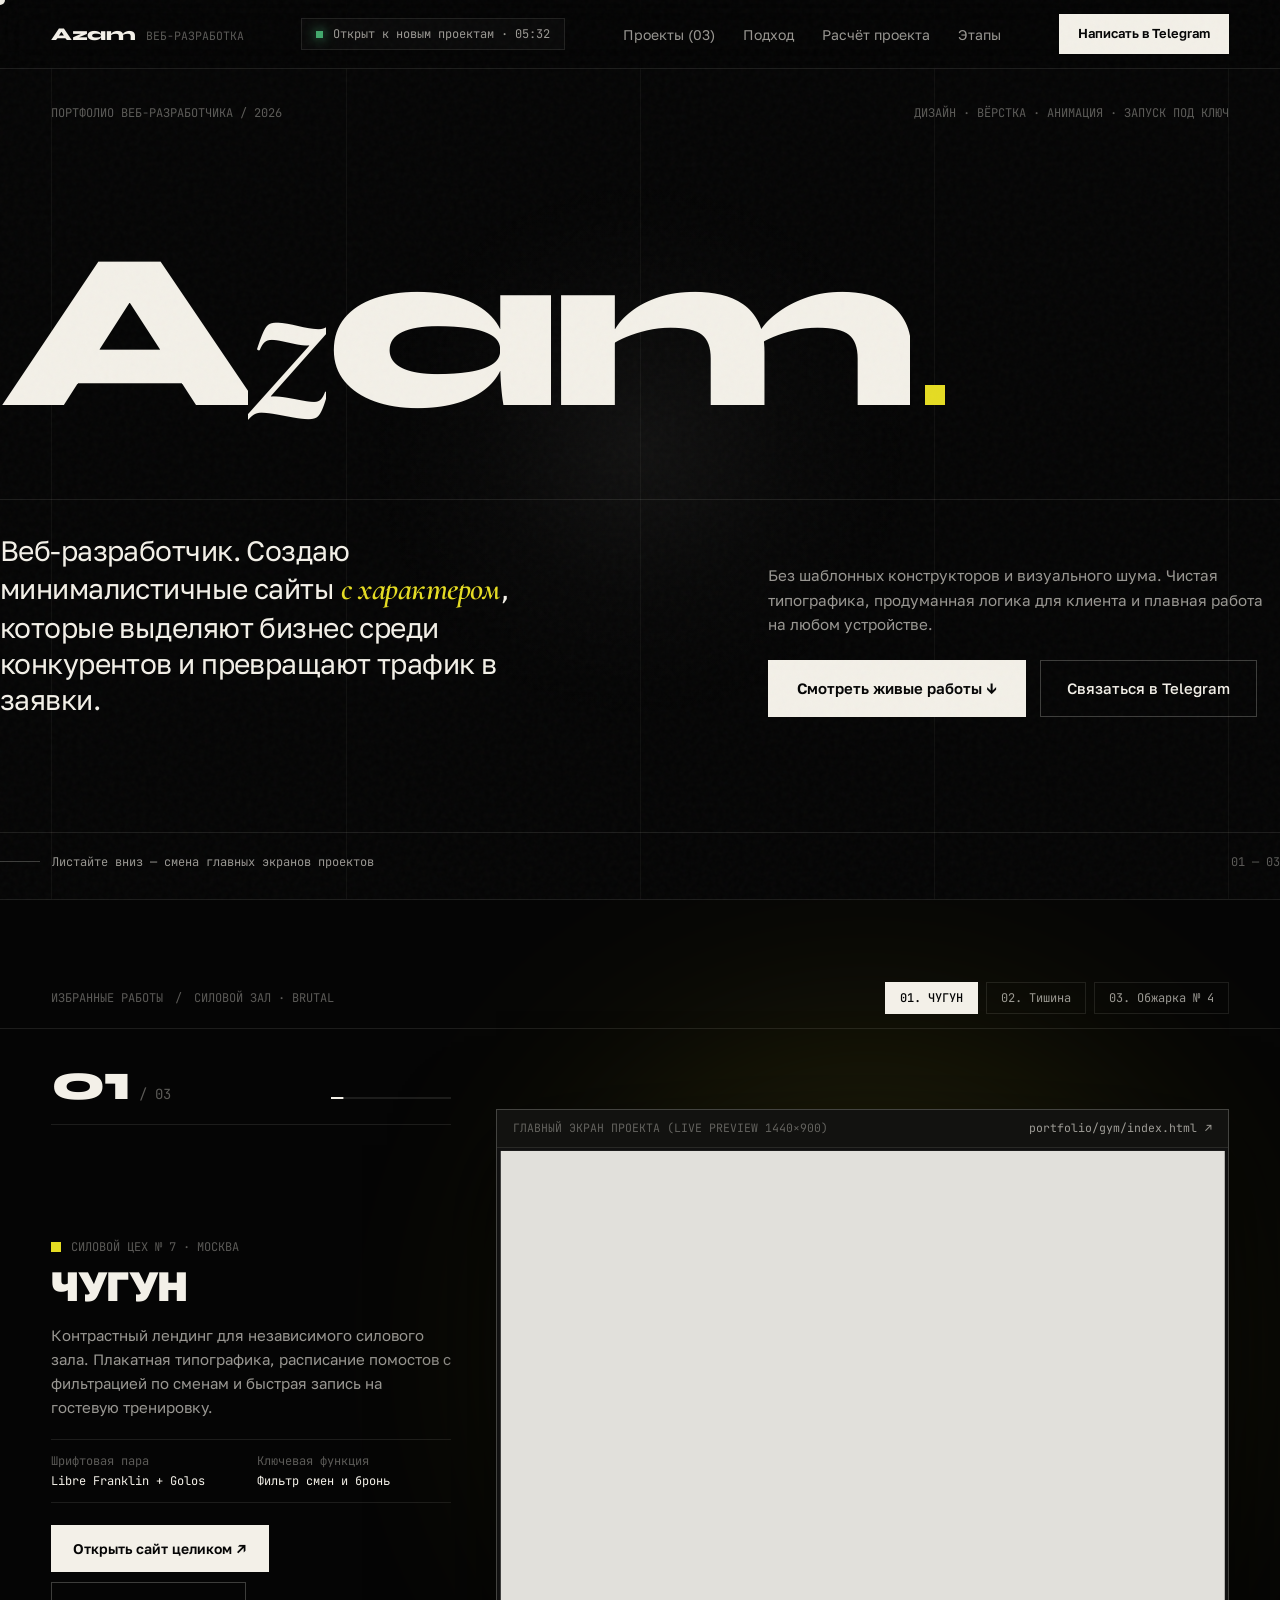
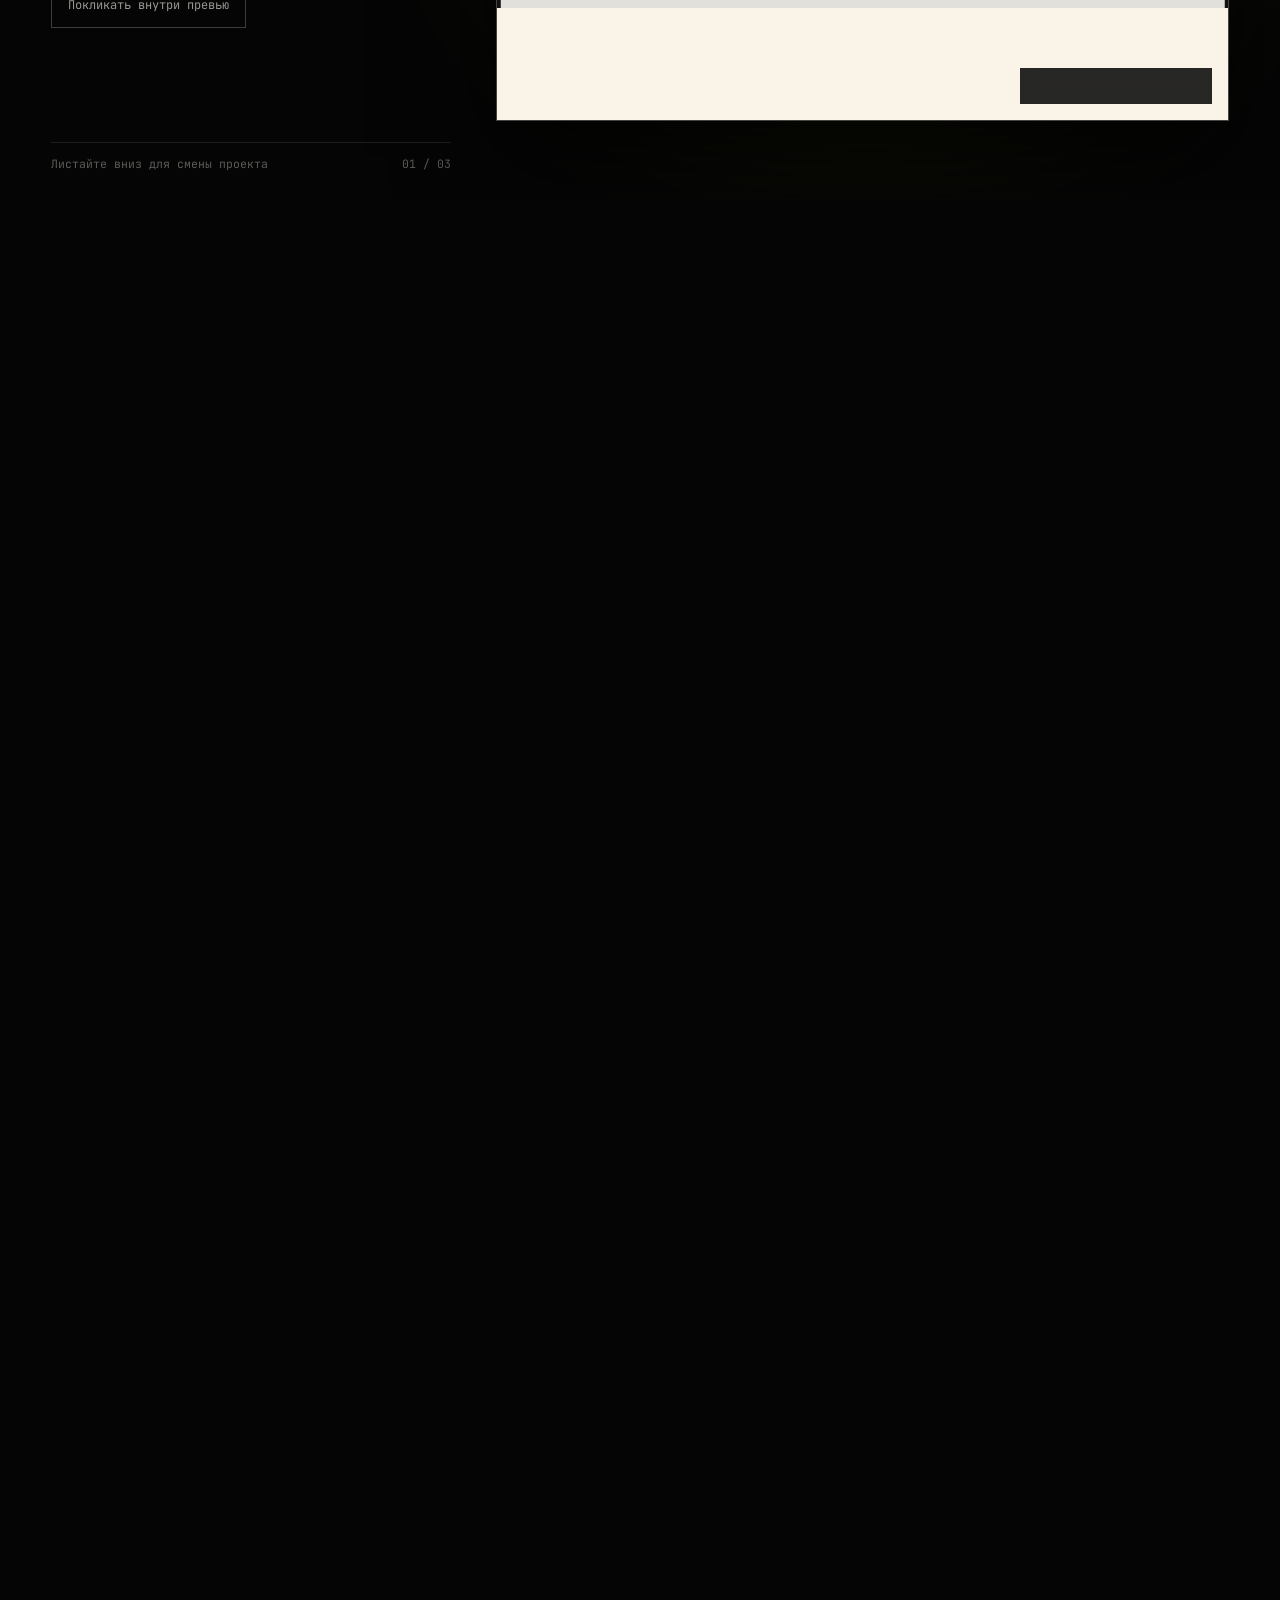
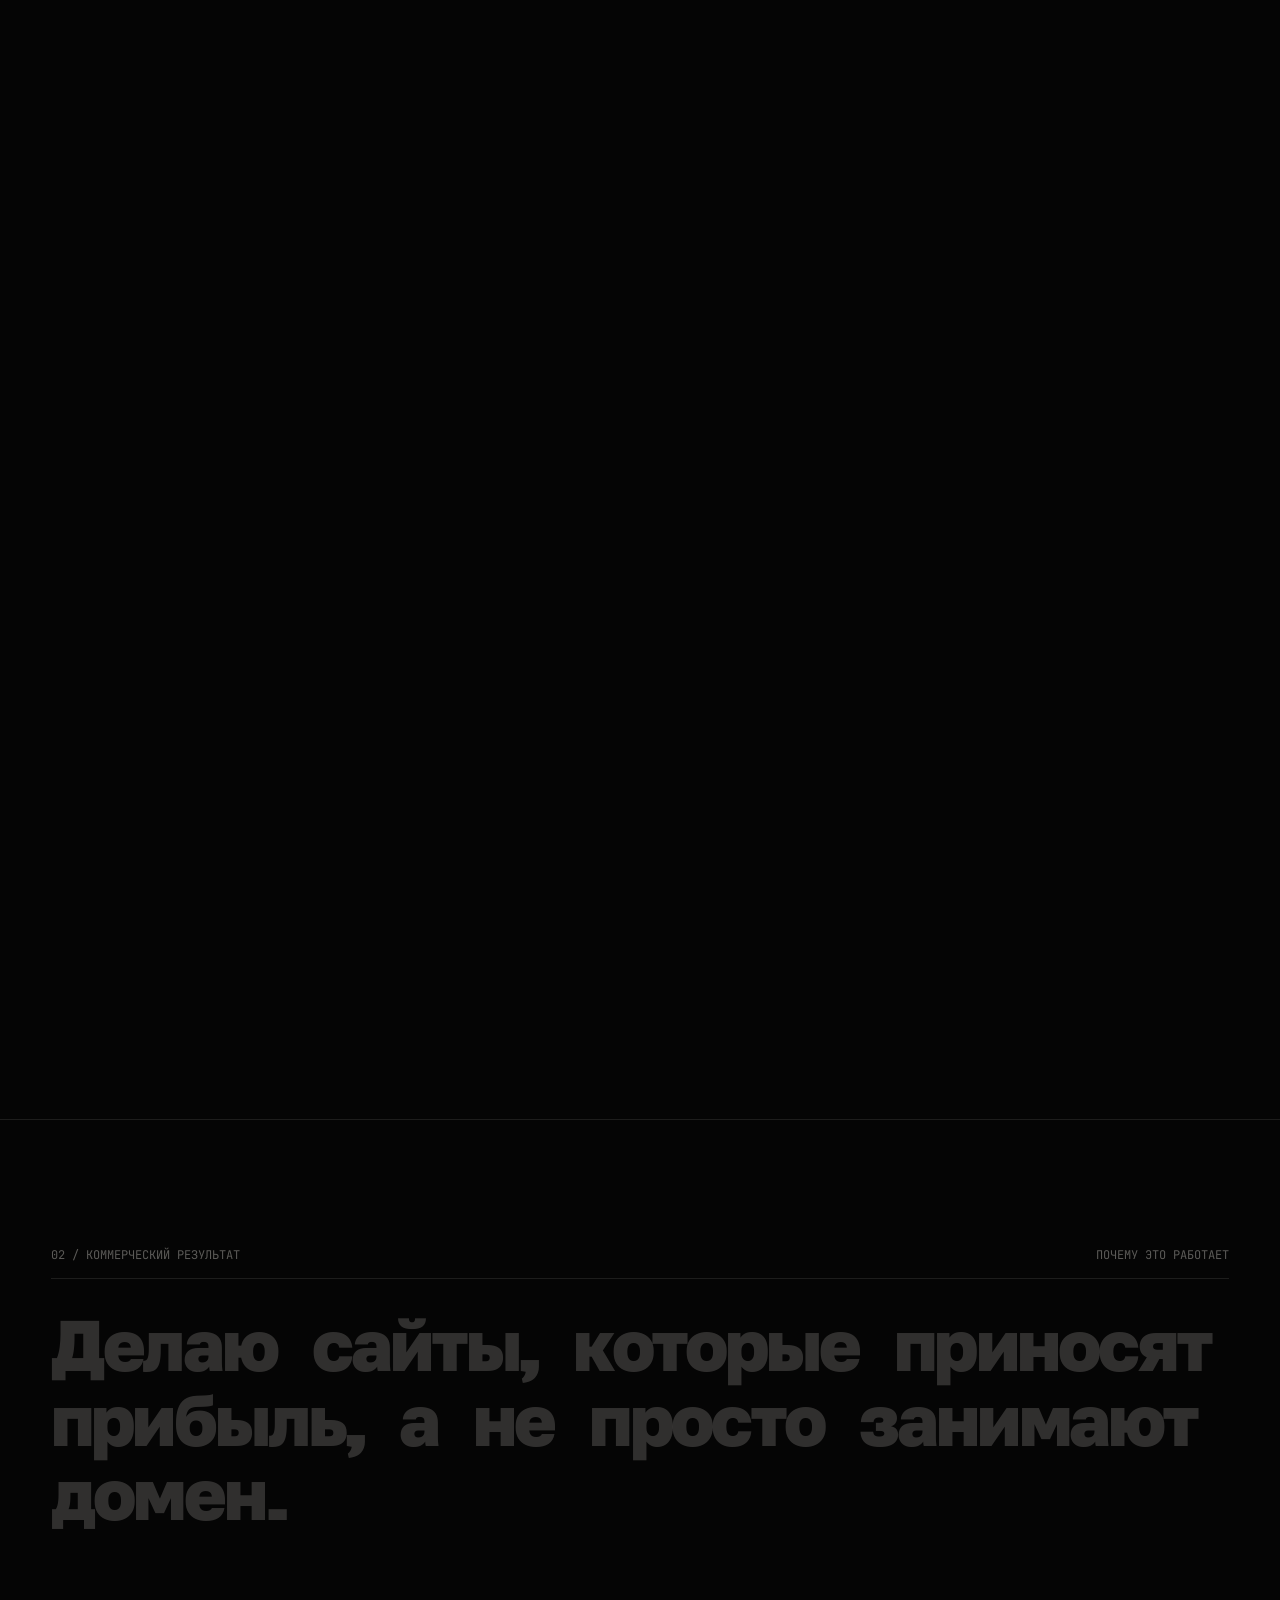
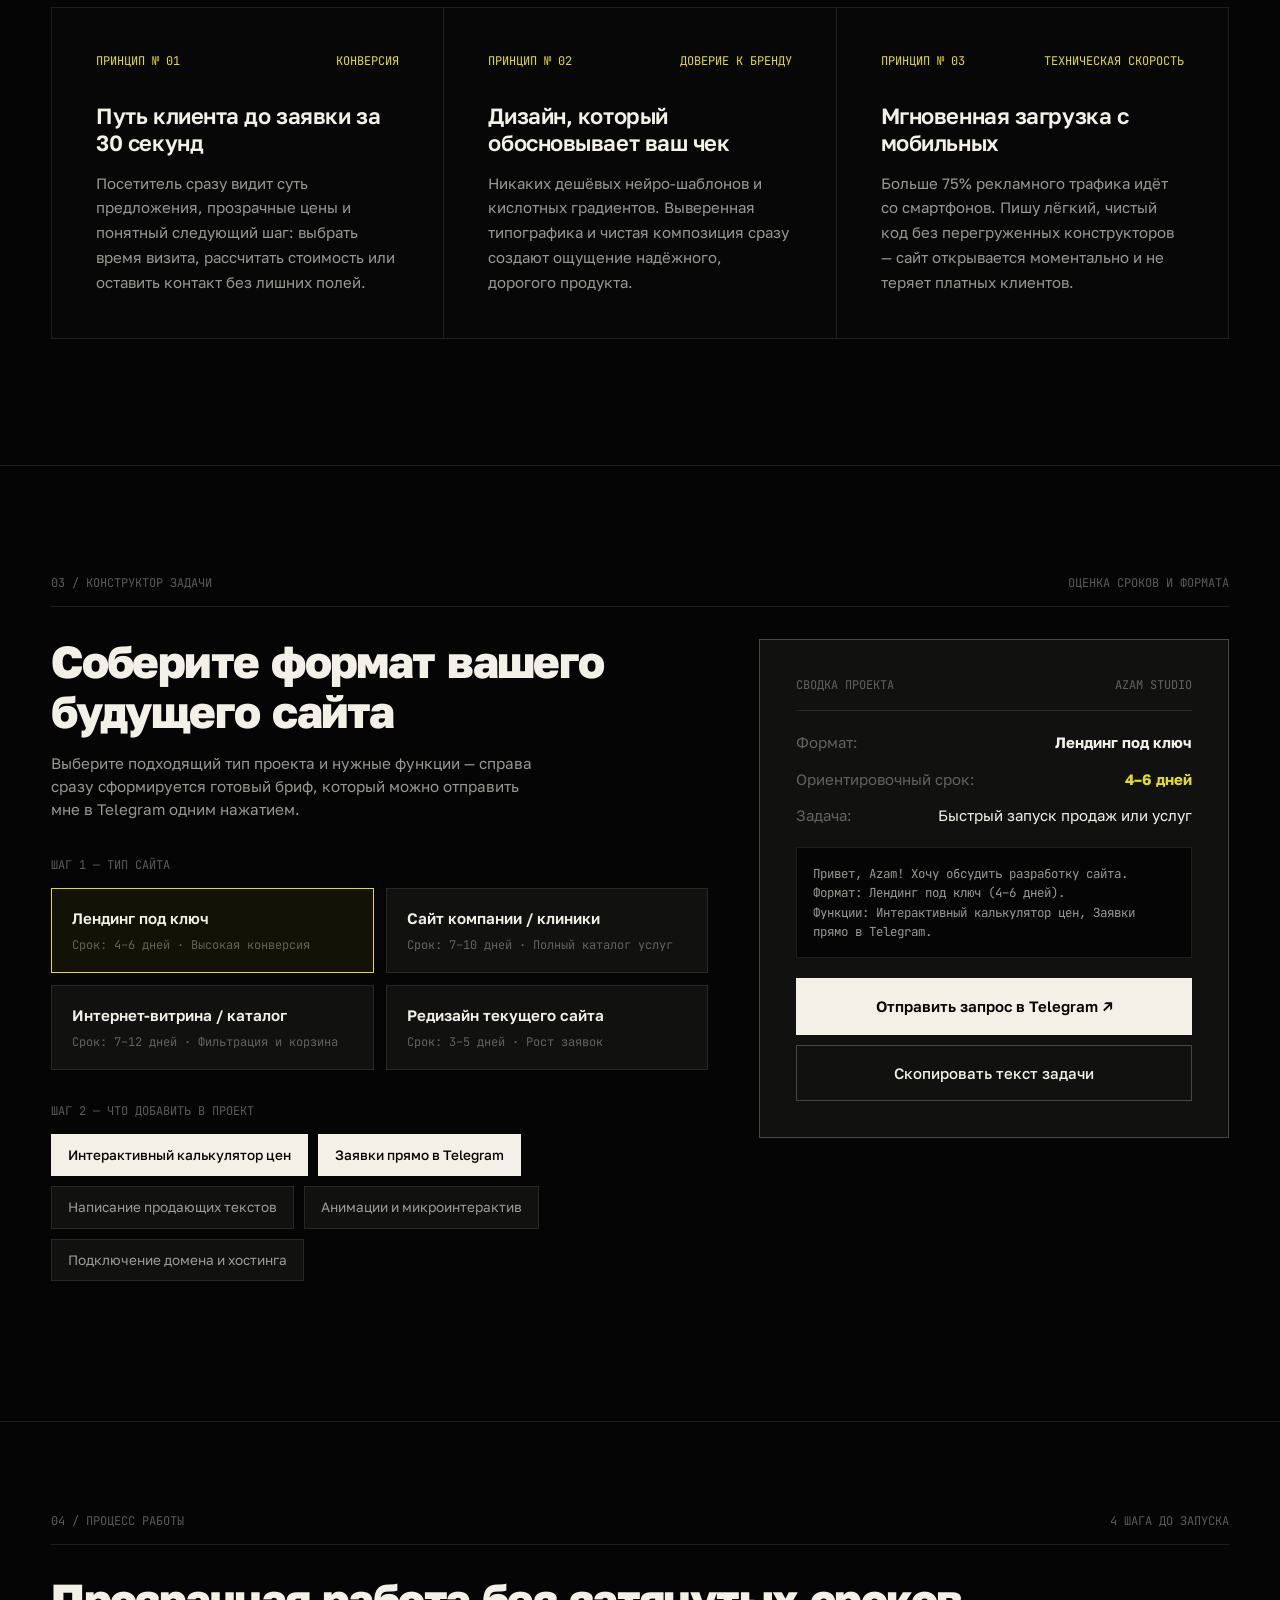
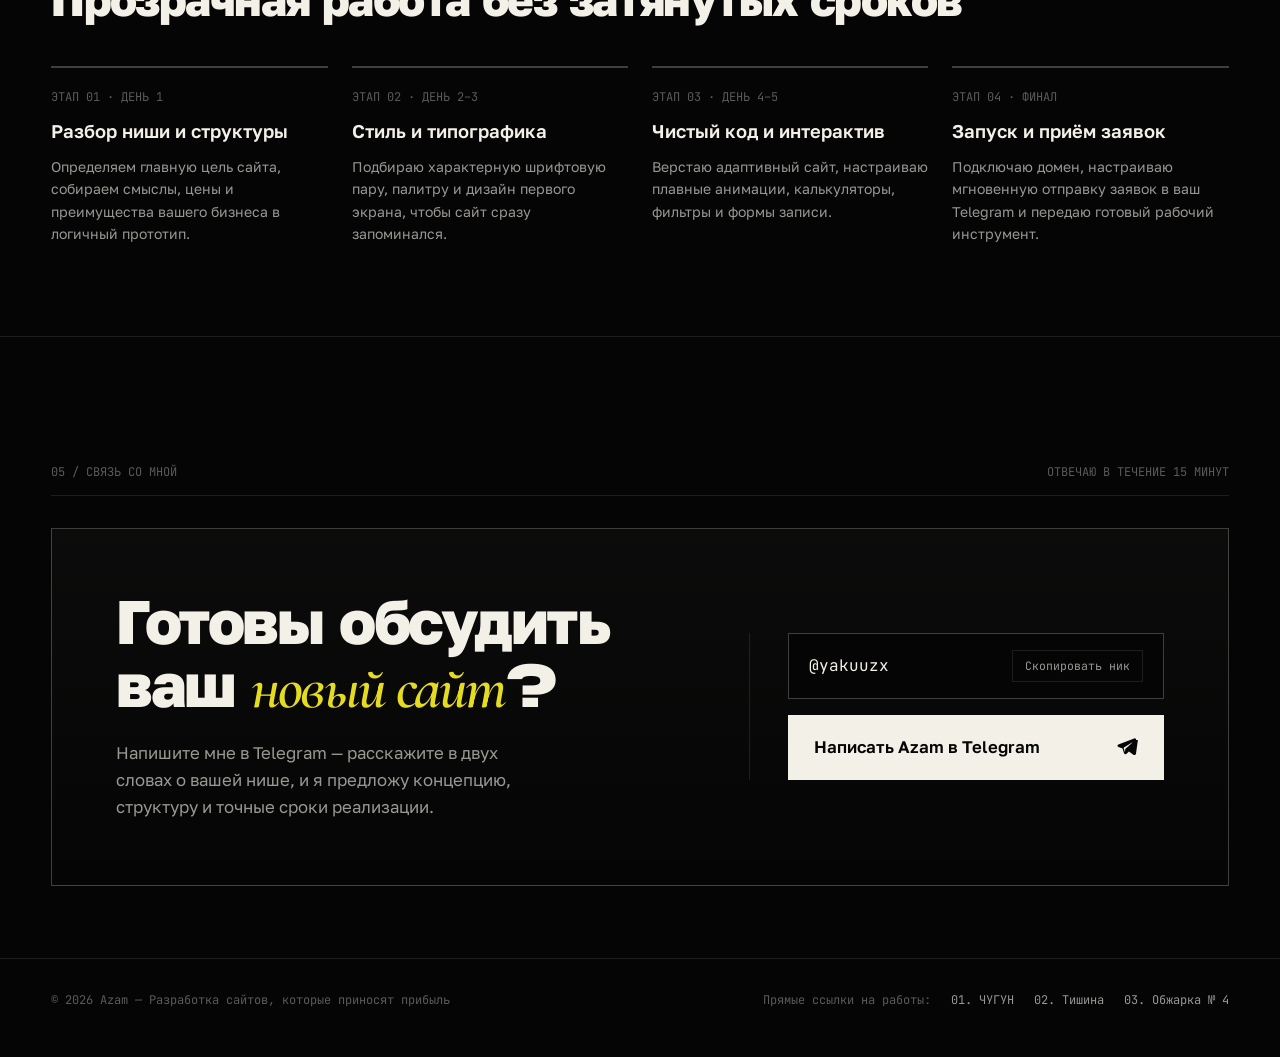
==== commit f0648e84: "Update dental clinic room photo" ====
--- a/index.html
+++ b/index.html
@@ -1 +1 @@
-<!DOCTYPE html><html lang="ru"><head><meta charset="utf-8"><meta name="viewport" content="width=device-width,initial-scale=1"><title>Azam — Веб-разработчик · Сайты, которые приносят прибыль</title><meta name="description" content="Портфолио веб-разработчика Azam. Разработка минималистичных, быстрых и продуманных сайтов под ключ, которые конвертируют посетителей в клиентов."><link rel="preconnect" href="https://fonts.googleapis.com"><link rel="preconnect" href="https://fonts.gstatic.com" crossorigin><link href="https://fonts.googleapis.com/css2?family=Cormorant+Garamond:ital,wght@0,500;0,600;1,400;1,600&family=Golos+Text:wght@400;500;600&family=JetBrains+Mono:wght@400;500&family=Syne:wght@700;800&display=swap" rel="stylesheet"><style>:root{color-scheme:dark;--bg:#050505;--bg-elevated:#0c0c0b;--bg-card:#111110;--ink:#f3f0e8;--ink-dim:rgba(243, 240, 232, 0.62);--ink-muted:rgba(243, 240, 232, 0.36);--ink-ghost:rgba(243, 240, 232, 0.14);--line:rgba(243, 240, 232, 0.1);--line-strong:rgba(243, 240, 232, 0.24);--accent:#e5dc22;--accent-gym:#e5dc22;--accent-dental:#6688e4;--accent-coffee:#42a86c;--tg-blue:#3290ec;--font-display:"Syne","Golos Text",sans-serif;--font-serif:"Cormorant Garamond",Georgia,serif;--font-sans:"Golos Text",-apple-system,BlinkMacSystemFont,sans-serif;--font-mono:"JetBrains Mono",monospace;--ease-out:cubic-bezier(0.16, 1, 0.3, 1);--ease-in-out:cubic-bezier(0.65, 0, 0.35, 1);--container:1400px}*,::after,::before{box-sizing:border-box;margin:0;padding:0}html{background-color:var(--bg);color:var(--ink);font-family:var(--font-sans);font-size:16px;line-height:1.5;-webkit-font-smoothing:antialiased;-moz-osx-font-smoothing:grayscale;overflow-x:clip;scroll-behavior:smooth}body{background-color:var(--bg);color:var(--ink);overflow-x:clip;position:relative}body::before{content:"";position:fixed;inset:0;pointer-events:none;z-index:900;opacity:.032;background-image:url("data:image/svg+xml,%3Csvg viewBox='0 0 200 200' xmlns='http://www.w3.org/2000/svg'%3E%3Cfilter id='n'%3E%3CfeTurbulence type='fractalNoise' baseFrequency='0.85' numOctaves='3' stitchTiles='stitch'/%3E%3C/filter%3E%3Crect width='100%25' height='100%25' filter='url(%23n)'/%3E%3C/svg%3E")}.cursor-aura{position:fixed;top:0;left:0;width:560px;height:560px;border-radius:50%;background:radial-gradient(circle,rgba(243,240,232,.055) 0,rgba(243,240,232,.015) 38%,transparent 70%);pointer-events:none;z-index:1;transform:translate3d(-50%,-50%,0);will-change:transform;transition:opacity .4s var(--ease-out)}.cursor-dot{position:fixed;top:0;left:0;width:10px;height:10px;border-radius:50%;background:var(--ink);pointer-events:none;z-index:950;mix-blend-mode:difference;transform:translate3d(-50%,-50%,0);transition:width .25s var(--ease-out),height .25s var(--ease-out),background-color .25s var(--ease-out)}.cursor-dot.is-hover{width:44px;height:44px}@media (hover:none),(pointer:coarse){.cursor-aura,.cursor-dot{display:none}}a,button,input,textarea{font:inherit;color:inherit}a:focus-visible,button:focus-visible,input:focus-visible,textarea:focus-visible{outline:2px solid var(--accent);outline-offset:3px}.container{width:100%;max-width:var(--container);margin:0 auto;padding:0 clamp(20px,4vw,56px)}.site-header{position:fixed;top:0;left:0;right:0;z-index:500;border-bottom:1px solid var(--line);background:rgba(5,5,5,.76);backdrop-filter:blur(16px);-webkit-backdrop-filter:blur(16px);transition:transform .4s var(--ease-out),background-color .3s var(--ease-out)}.nav-inner{display:flex;align-items:center;justify-content:space-between;height:68px;gap:24px}.brand-mark{display:inline-flex;align-items:baseline;gap:10px;text-decoration:none;font-family:var(--font-display);font-weight:800;font-size:1.125rem;letter-spacing:-.02em}.brand-mark__tag{font-family:var(--font-mono);font-size:.72rem;font-weight:400;color:var(--ink-muted);letter-spacing:0}.nav-status{display:flex;align-items:center;gap:10px;font-family:var(--font-mono);font-size:.75rem;color:var(--ink-dim);padding:6px 14px;border:1px solid var(--line);background:rgba(255,255,255,.02)}.nav-status__pulse{width:7px;height:7px;background:#42a86c;box-shadow:0 0 12px #42a86c}.nav-links{display:flex;align-items:center;gap:28px;list-style:none}.nav-links a{text-decoration:none;font-size:.875rem;color:var(--ink-dim);transition:color .2s var(--ease-out);position:relative}.nav-links a::after{content:"";position:absolute;left:0;bottom:-4px;width:100%;height:1px;background:var(--ink);transform:scaleX(0);transform-origin:right;transition:transform .3s var(--ease-out)}.nav-links a:hover{color:var(--ink)}.nav-links a:hover::after{transform:scaleX(1);transform-origin:left}.nav-cta{display:inline-flex;align-items:center;gap:8px;padding:9px 18px;border:1px solid var(--line-strong);background:var(--ink);color:var(--bg);text-decoration:none;font-size:.8125rem;font-weight:600;transition:transform .25s var(--ease-out),background-color .25s var(--ease-out)}.nav-cta:hover{background:var(--accent);transform:translateY(-2px)}@media (max-width:900px){.nav-links,.nav-status{display:none}}.hero{position:relative;min-height:100vh;padding-top:68px;display:flex;flex-direction:column;justify-content:space-between;border-bottom:1px solid var(--line);overflow:hidden}.hero-grid-lines{position:absolute;inset:0;pointer-events:none;display:grid;grid-template-columns:repeat(4,1fr);max-width:var(--container);margin:0 auto;padding:0 clamp(20px,4vw,56px);z-index:0}.hero-grid-lines span{border-left:1px solid rgba(243,240,232,.045);height:100%}.hero-grid-lines span:last-child{border-right:1px solid rgba(243,240,232,.045)}.hero__top-meta{position:relative;z-index:2;display:flex;justify-content:space-between;align-items:flex-start;padding-top:clamp(28px,4vh,48px);font-family:var(--font-mono);font-size:.75rem;color:var(--ink-muted);gap:16px;flex-wrap:wrap}.hero__center{position:relative;z-index:2;padding:clamp(24px,5vh,64px) 0}.azam-stage{position:relative;display:flex;align-items:baseline;justify-content:flex-start;line-height:.86;margin-bottom:clamp(28px,4vh,48px);perspective:900px;user-select:none}.azam-title{font-family:var(--font-display);font-weight:800;font-size:clamp(4.75rem, 17.5vw, 15.8rem);letter-spacing:-.055em;color:var(--ink);display:inline-flex;flex-wrap:nowrap;position:relative}.azam-char-wrap{display:inline-block;overflow:hidden;padding-bottom:.08em}.azam-char{display:inline-block;transform:translateY(112%) rotateX(-20deg);opacity:0;animation:charRise 1.1s var(--ease-out) forwards;will-change:transform,opacity}.azam-char--serif{font-family:var(--font-serif);font-style:italic;font-weight:600;font-size:1.08em;color:var(--ink);padding-right:.03em}.azam-char-wrap:first-child .azam-char{animation-delay:60ms}.azam-char-wrap:nth-child(2) .azam-char{animation-delay:.16s}.azam-char-wrap:nth-child(3) .azam-char{animation-delay:.25s}.azam-char-wrap:nth-child(4) .azam-char{animation-delay:.34s}.azam-AccentMark{display:inline-block;width:clamp(12px,1.6vw,24px);height:clamp(12px,1.6vw,24px);background:var(--accent);margin-left:clamp(8px,1.2vw,20px);transform:scale(0);animation:dotPop .7s var(--ease-out) .55s forwards}@keyframes charRise{0%{transform:translateY(112%) rotateX(-20deg);opacity:0}100%{transform:translateY(0) rotateX(0);opacity:1}}@keyframes dotPop{0%{transform:scale(0)}100%{transform:scale(1)}}.hero__bio-grid{display:grid;grid-template-columns:7fr 5fr;gap:clamp(24px,4vw,64px);align-items:end;border-top:1px solid var(--line);padding-top:clamp(24px,3.5vh,40px);opacity:0;transform:translateY(24px);animation:fadeUp .9s var(--ease-out) .45s forwards}@keyframes fadeUp{to{opacity:1;transform:translateY(0)}}.hero__lead{font-size:clamp(1.25rem, 2.2vw, 2rem);font-weight:400;line-height:1.28;letter-spacing:-.02em;color:var(--ink);max-width:30ch}.hero__lead strong{font-family:var(--font-serif);font-style:italic;font-weight:600;font-size:1.14em;color:var(--accent)}.hero__right-col{display:flex;flex-direction:column;gap:24px;align-items:flex-start}.hero__sub{font-size:.95rem;color:var(--ink-dim);line-height:1.6}.hero__actions{display:flex;flex-wrap:wrap;gap:14px;width:100%}.btn-primary{display:inline-flex;align-items:center;justify-content:center;gap:12px;padding:16px 28px;background:var(--ink);color:var(--bg);text-decoration:none;font-weight:600;font-size:.9375rem;border:1px solid var(--ink);cursor:pointer;transition:transform .25s var(--ease-out),background-color .25s var(--ease-out),border-color .25s var(--ease-out)}.btn-primary:hover{background:var(--accent);border-color:var(--accent);transform:translateY(-3px)}.btn-ghost{display:inline-flex;align-items:center;justify-content:center;gap:10px;padding:16px 26px;background:0 0;color:var(--ink);text-decoration:none;font-weight:500;font-size:.9375rem;border:1px solid var(--line-strong);cursor:pointer;transition:transform .25s var(--ease-out),border-color .25s var(--ease-out),background-color .25s var(--ease-out)}.btn-ghost:hover{border-color:var(--ink);background:rgba(243,240,232,.06);transform:translateY(-3px)}.hero__bottom{position:relative;z-index:2;display:flex;justify-content:space-between;align-items:center;padding:20px 0 28px;border-top:1px solid var(--line);font-family:var(--font-mono);font-size:.75rem;color:var(--ink-muted)}.scroll-cue{display:inline-flex;align-items:center;gap:12px;color:var(--ink-dim);text-decoration:none}.scroll-cue__bar{width:40px;height:1px;background:var(--line-strong);position:relative;overflow:hidden}.scroll-cue__bar::after{content:"";position:absolute;inset:0;background:var(--accent);transform:translateX(-100%);animation:cueSlide 2.2s var(--ease-in-out) infinite}@keyframes cueSlide{0%{transform:translateX(-100%)}50%{transform:translateX(0)}100%{transform:translateX(100%)}}@media (max-width:900px){.hero__bio-grid{grid-template-columns:1fr}}.showcase-track{position:relative;height:380vh;border-bottom:1px solid var(--line)}.showcase-sticky{position:sticky;top:0;height:100vh;width:100%;overflow:hidden;display:flex;flex-direction:column;justify-content:space-between;padding-top:68px;background:var(--bg)}.showcase-ambient{position:absolute;right:8%;top:50%;width:620px;height:620px;border-radius:50%;transform:translateY(-50%);filter:blur(130px);opacity:.14;pointer-events:none;background:var(--active-project-color,var(--accent-gym));transition:background-color .6s var(--ease-out);z-index:0}.showcase-header{position:relative;z-index:2;border-bottom:1px solid var(--line);padding:14px 0}.showcase-header__inner{display:flex;align-items:center;justify-content:space-between;gap:20px}.showcase-label{font-family:var(--font-mono);font-size:.75rem;color:var(--ink-muted);display:flex;align-items:center;gap:12px}.showcase-tabs{display:flex;align-items:center;gap:8px}.showcase-tab{background:0 0;border:1px solid var(--line);color:var(--ink-dim);padding:6px 14px;font-family:var(--font-mono);font-size:.75rem;cursor:pointer;transition:border-color .25s var(--ease-out),color .25s var(--ease-out),background-color .25s var(--ease-out)}.showcase-tab:hover{border-color:var(--line-strong);color:var(--ink)}.showcase-tab.is-active{background:var(--ink);color:var(--bg);border-color:var(--ink);font-weight:500}.showcase-body{position:relative;z-index:2;flex:1;display:grid;grid-template-columns:400px minmax(0,1fr);gap:clamp(24px,3.5vw,56px);align-items:center;padding-top:16px;padding-bottom:16px;min-height:0}.showcase-info-col{position:relative;height:100%;display:flex;flex-direction:column;justify-content:space-between;padding:12px 0}.showcase-counter-row{display:flex;align-items:baseline;justify-content:space-between;border-bottom:1px solid var(--line);padding-bottom:16px}.showcase-counter{font-family:var(--font-display);font-weight:800;font-size:clamp(2.5rem, 4vw, 3.75rem);line-height:1;letter-spacing:-.04em}.showcase-counter__total{font-family:var(--font-mono);font-size:.875rem;font-weight:400;color:var(--ink-muted);margin-left:6px}.showcase-progress-rail{width:120px;height:2px;background:var(--line);position:relative;overflow:hidden}.showcase-progress-fill{position:absolute;inset:0;background:var(--ink);transform-origin:left;transform:scaleX(.33);will-change:transform}.project-cards-stack{position:relative;flex:1;min-height:290px;display:flex;align-items:center}.project-meta-panel{position:absolute;inset:0;display:flex;flex-direction:column;justify-content:center;opacity:0;pointer-events:none;transform:translate3d(0,28px,0);transition:opacity .45s var(--ease-out),transform .45s var(--ease-out)}.project-meta-panel.is-active{opacity:1;pointer-events:auto;transform:translate3d(0,0,0)}.project-meta__niche{font-family:var(--font-mono);font-size:.75rem;color:var(--ink-muted);margin-bottom:10px;display:flex;align-items:center;gap:10px}.project-meta__swatch{width:10px;height:10px;display:inline-block}.project-meta__title{font-family:var(--font-display);font-size:clamp(2rem, 3.2vw, 3rem);font-weight:800;letter-spacing:-.035em;line-height:1.05;margin-bottom:14px}.project-meta__desc{font-size:.9375rem;color:var(--ink-dim);line-height:1.6;margin-bottom:20px}.project-specs{border-top:1px solid var(--line);border-bottom:1px solid var(--line);padding:12px 0;margin-bottom:22px;display:grid;grid-template-columns:1fr 1fr;gap:12px;font-family:var(--font-mono);font-size:.75rem}.project-specs dt{color:var(--ink-muted);margin-bottom:2px}.project-specs dd{color:var(--ink)}.project-actions{display:flex;flex-wrap:wrap;gap:10px}.btn-open-site{display:inline-flex;align-items:center;gap:10px;padding:13px 22px;background:var(--ink);color:var(--bg);text-decoration:none;font-size:.875rem;font-weight:600;transition:background-color .25s var(--ease-out),transform .25s var(--ease-out)}.btn-open-site:hover{background:var(--accent);transform:translateY(-2px)}.btn-interact-toggle{display:inline-flex;align-items:center;gap:8px;padding:13px 16px;background:0 0;border:1px solid var(--line-strong);color:var(--ink-dim);font-family:var(--font-mono);font-size:.75rem;cursor:pointer;transition:border-color .25s var(--ease-out),color .25s var(--ease-out)}.btn-interact-toggle.is-live,.btn-interact-toggle:hover{border-color:var(--accent);color:var(--accent)}.showcase-scroll-hint{font-family:var(--font-mono);font-size:.72rem;color:var(--ink-muted);display:flex;align-items:center;justify-content:space-between;border-top:1px solid var(--line);padding-top:12px}.showcase-stage-wrap{position:relative;width:100%;height:min(68vh,640px);background:#0d0d0c;border:1px solid var(--line-strong);box-shadow:0 36px 90px rgba(0,0,0,.75);display:flex;flex-direction:column;overflow:hidden}.stage-topbar{height:38px;background:#121210;border-bottom:1px solid var(--line);display:flex;align-items:center;justify-content:space-between;padding:0 16px;font-family:var(--font-mono);font-size:.72rem;color:var(--ink-muted);flex-shrink:0}.stage-topbar__url{color:var(--ink-dim);text-decoration:none;display:inline-flex;align-items:center;gap:8px}.stage-topbar__url:hover{color:var(--ink)}.stage-viewports{position:relative;flex:1;width:100%;overflow:hidden;background:#111}.stage-slide{position:absolute;inset:0;width:100%;height:100%;overflow:hidden;will-change:clip-path,transform,filter;background:#141413}.iframe-scaler{position:absolute;top:0;left:0;width:1440px;height:900px;transform-origin:top left;transform:scale(var(--iframe-scale,.58));pointer-events:none}.showcase-stage-wrap.is-interactive .stage-slide.is-current .iframe-scaler{pointer-events:auto}.iframe-scaler iframe{width:1440px;height:900px;border:0;display:block;background:#f5f2eb}.stage-badge{position:absolute;bottom:16px;right:16px;z-index:20;background:rgba(5,5,5,.86);backdrop-filter:blur(10px);border:1px solid var(--line-strong);padding:8px 14px;font-family:var(--font-mono);font-size:.72rem;color:var(--ink);text-decoration:none;transition:background-color .2s var(--ease-out),color .2s var(--ease-out)}.stage-badge:hover{background:var(--ink);color:var(--bg)}@media (max-width:1024px){.showcase-track{height:auto}.showcase-sticky{position:relative;height:auto;padding-top:32px;padding-bottom:48px}.showcase-body{grid-template-columns:1fr}.project-cards-stack{min-height:260px}.showcase-stage-wrap{height:360px}}.profit-section{position:relative;padding:clamp(96px,14vh,160px) 0;border-bottom:1px solid var(--line)}.section-index{font-family:var(--font-mono);font-size:.75rem;color:var(--ink-muted);margin-bottom:32px;display:flex;align-items:center;justify-content:space-between;border-bottom:1px solid var(--line);padding-bottom:14px}.profit-headline{font-family:var(--font-display);font-weight:800;font-size:clamp(2.4rem, 5.6vw, 5.25rem);line-height:1.04;letter-spacing:-.04em;max-width:18ch;margin-bottom:clamp(56px,8vh,96px)}.profit-word{color:rgba(243,240,232,.18);transition:color .35s var(--ease-out);display:inline-block;margin-right:.22em}.profit-word.is-lit{color:var(--ink)}.profit-word--accent.is-lit{font-family:var(--font-serif);font-style:italic;font-weight:600;font-size:1.08em;color:var(--accent)}.profit-pillars{display:grid;grid-template-columns:repeat(3,1fr);border-top:1px solid var(--line);border-left:1px solid var(--line)}.pillar-card{border-right:1px solid var(--line);border-bottom:1px solid var(--line);padding:clamp(28px,3.5vw,44px);display:flex;flex-direction:column;justify-content:space-between;min-height:320px;background:rgba(255,255,255,.01);transition:background-color .3s var(--ease-out)}.pillar-card:hover{background:rgba(243,240,232,.035)}.pillar-card__num{font-family:var(--font-mono);font-size:.75rem;color:var(--accent);margin-bottom:32px;display:flex;justify-content:space-between;align-items:center}.pillar-card__title{font-size:1.375rem;font-weight:600;letter-spacing:-.02em;margin-bottom:14px;line-height:1.25}.pillar-card__text{font-size:.9375rem;color:var(--ink-dim);line-height:1.65}@media (max-width:900px){.profit-pillars{grid-template-columns:1fr}}.estimator-section{padding:clamp(88px,12vh,144px) 0;border-bottom:1px solid var(--line)}.estimator-grid{display:grid;grid-template-columns:7fr 5fr;gap:clamp(32px,4vw,64px);align-items:start}.estimator-title{font-family:var(--font-display);font-size:clamp(1.85rem, 3.5vw, 3rem);font-weight:800;letter-spacing:-.035em;line-height:1.1;margin-bottom:14px}.estimator-sub{color:var(--ink-dim);font-size:.95rem;margin-bottom:36px;max-width:54ch}.config-group{margin-bottom:32px}.config-group__label{font-family:var(--font-mono);font-size:.75rem;color:var(--ink-muted);margin-bottom:14px;display:block}.config-options{display:grid;grid-template-columns:repeat(2,1fr);gap:12px}.config-btn{text-align:left;padding:18px 20px;background:var(--bg-card);border:1px solid var(--line);cursor:pointer;transition:border-color .2s var(--ease-out),background-color .2s var(--ease-out),transform .2s var(--ease-out);display:flex;flex-direction:column;gap:6px}.config-btn:hover{border-color:var(--line-strong);transform:translateY(-2px)}.config-btn.is-selected{border-color:var(--accent);background:rgba(229,220,34,.06)}.config-btn__name{font-weight:600;font-size:.95rem;display:flex;justify-content:space-between;align-items:center}.config-btn__meta{font-family:var(--font-mono);font-size:.75rem;color:var(--ink-muted)}.addons-list{display:flex;flex-wrap:wrap;gap:10px}.addon-chip{padding:10px 16px;background:var(--bg-card);border:1px solid var(--line);font-size:.85rem;color:var(--ink-dim);cursor:pointer;transition:border-color .2s var(--ease-out),color .2s var(--ease-out),background-color .2s var(--ease-out)}.addon-chip:hover{border-color:var(--line-strong);color:var(--ink)}.addon-chip.is-selected{border-color:var(--ink);background:var(--ink);color:var(--bg);font-weight:500}.brief-box{background:var(--bg-card);border:1px solid var(--line-strong);padding:clamp(24px,3vw,36px);position:sticky;top:96px}.brief-box__head{display:flex;justify-content:space-between;align-items:center;border-bottom:1px solid var(--line);padding-bottom:16px;margin-bottom:20px;font-family:var(--font-mono);font-size:.75rem;color:var(--ink-muted)}.brief-box__row{display:flex;justify-content:space-between;align-items:baseline;margin-bottom:14px;font-size:.9375rem}.brief-box__row span:first-child{color:var(--ink-muted)}.brief-box__preview{margin:20px 0;padding:16px;background:var(--bg);border:1px solid var(--line);font-family:var(--font-mono);font-size:.78rem;color:var(--ink-dim);line-height:1.55;white-space:pre-wrap}.brief-box__actions{display:flex;flex-direction:column;gap:10px}@media (max-width:900px){.estimator-grid{grid-template-columns:1fr}.config-options{grid-template-columns:1fr}}.process-section{padding:clamp(80px,10vh,128px) 0;border-bottom:1px solid var(--line)}.process-list{display:grid;grid-template-columns:repeat(4,1fr);gap:24px;margin-top:40px}.process-step{border-top:2px solid var(--line-strong);padding-top:20px;transition:border-color .3s var(--ease-out)}.process-step:hover{border-color:var(--accent)}.process-step__num{font-family:var(--font-mono);font-size:.75rem;color:var(--ink-muted);margin-bottom:12px}.process-step__title{font-size:1.15rem;font-weight:600;margin-bottom:10px}.process-step__desc{font-size:.875rem;color:var(--ink-dim);line-height:1.6}@media (max-width:900px){.process-list{grid-template-columns:1fr 1fr}}@media (max-width:560px){.process-list{grid-template-columns:1fr}}.contact-section{padding:clamp(96px,14vh,160px) 0 clamp(64px,8vh,96px);position:relative;overflow:hidden}.contact-card{border:1px solid var(--line-strong);background:linear-gradient(180deg,rgba(243,240,232,.03) 0,rgba(243,240,232,.005) 100%);padding:clamp(32px,5vw,72px);display:grid;grid-template-columns:7fr 5fr;gap:clamp(32px,4vw,64px);align-items:center}.contact-title{font-family:var(--font-display);font-size:clamp(2.25rem, 4.8vw, 4.25rem);font-weight:800;line-height:1.04;letter-spacing:-.04em;margin-bottom:20px}.contact-title em{font-family:var(--font-serif);font-style:italic;font-weight:600;color:var(--accent)}.contact-lead{font-size:1.05rem;color:var(--ink-dim);max-width:44ch;line-height:1.6}.tg-panel{display:flex;flex-direction:column;gap:16px;border-left:1px solid var(--line);padding-left:clamp(24px,3vw,48px)}.tg-handle-box{display:flex;align-items:center;justify-content:space-between;padding:16px 20px;background:var(--bg);border:1px solid var(--line-strong);font-family:var(--font-mono);font-size:1rem}.copy-btn{background:0 0;border:1px solid var(--line);color:var(--ink-dim);padding:6px 12px;font-family:var(--font-mono);font-size:.72rem;cursor:pointer;transition:border-color .2s var(--ease-out),color .2s var(--ease-out)}.copy-btn:hover{border-color:var(--ink);color:var(--ink)}.btn-telegram{display:flex;align-items:center;justify-content:space-between;padding:20px 26px;background:var(--ink);color:var(--bg);text-decoration:none;font-weight:600;font-size:1.05rem;transition:background-color .25s var(--ease-out),transform .25s var(--ease-out)}.btn-telegram:hover{background:var(--accent);transform:translateY(-3px)}.btn-telegram svg{width:22px;height:22px;fill:currentColor}.site-footer{border-top:1px solid var(--line);padding:32px 0 48px;font-family:var(--font-mono);font-size:.75rem;color:var(--ink-muted)}.footer-inner{display:flex;justify-content:space-between;align-items:center;gap:20px;flex-wrap:wrap}.footer-works{display:flex;gap:20px;flex-wrap:wrap}.footer-works a{color:var(--ink-dim);text-decoration:none}.footer-works a:hover{color:var(--accent)}@media (max-width:900px){.contact-card{grid-template-columns:1fr}.tg-panel{border-left:0;border-top:1px solid var(--line);padding-left:0;padding-top:24px}}@media (prefers-reduced-motion:reduce){*,::after,::before{animation-duration:0s!important;animation-iteration-count:1!important;transition-duration:0s!important;scroll-behavior:auto!important}.azam-char,.hero__bio-grid{opacity:1!important;transform:none!important}.azam-AccentMark{transform:scale(1)!important}}</style></head><body><div class="cursor-aura" id="cursorAura" aria-hidden="true"></div><div class="cursor-dot" id="cursorDot" aria-hidden="true"></div><header class="site-header"><div class="container nav-inner"><a href="#top" class="brand-mark"><span>Azam</span> <span class="brand-mark__tag">ВЕБ-РАЗРАБОТКА</span></a><div class="nav-status"><span class="nav-status__pulse" aria-hidden="true"></span> <span>Открыт к новым проектам · <span id="localClock">16:50</span></span></div><ul class="nav-links"><li><a href="#works">Проекты (03)</a></li><li><a href="#profit">Подход</a></li><li><a href="#estimator">Расчёт проекта</a></li><li><a href="#process">Этапы</a></li></ul><a href="#contact" class="nav-cta">Написать в Telegram</a></div></header><main id="top"><section class="hero"><div class="hero-grid-lines" aria-hidden="true"><span></span><span></span><span></span><span></span></div><div class="container hero__top-meta"><span>ПОРТФОЛИО ВЕБ-РАЗРАБОТЧИКА / 2026</span> <span>ДИЗАЙН · ВЁРСТКА · АНИМАЦИЯ · ЗАПУСК ПОД КЛЮЧ</span></div><div class="container hero__center"><div class="azam-stage" id="azamStage"><h1 class="azam-title" aria-label="Azam"><span class="azam-char-wrap"><span class="azam-char">A</span></span><span class="azam-char-wrap"><span class="azam-char azam-char--serif">z</span></span><span class="azam-char-wrap"><span class="azam-char">a</span></span><span class="azam-char-wrap"><span class="azam-char">m</span></span></h1><span class="azam-AccentMark" aria-hidden="true"></span></div><div class="hero__bio-grid"><p class="hero__lead">Веб-разработчик. Создаю минималистичные сайты <strong>с характером</strong>, которые выделяют бизнес среди конкурентов и превращают трафик в заявки.</p><div class="hero__right-col"><p class="hero__sub">Без шаблонных конструкторов и визуального шума. Чистая типографика, продуманная логика для клиента и плавная работа на любом устройстве.</p><div class="hero__actions"><a href="#works" class="btn-primary">Смотреть живые работы ↓</a> <a href="#contact" class="btn-ghost">Связаться в Telegram</a></div></div></div></div><div class="container hero__bottom"><a href="#works" class="scroll-cue"><span class="scroll-cue__bar" aria-hidden="true"></span> <span>Листайте вниз — смена главных экранов проектов</span> </a><span>01 — 03</span></div></section><section class="showcase-track" id="works" aria-label="Примеры разработанных сайтов"><div class="showcase-sticky"><div class="showcase-ambient" id="showcaseAmbient" aria-hidden="true"></div><div class="showcase-header"><div class="container showcase-header__inner"><div class="showcase-label"><span>ИЗБРАННЫЕ РАБОТЫ</span> <span>/</span> <span id="activeGenreLabel">СИЛОВОЙ ЗАЛ · BRUTAL</span></div><div class="showcase-tabs" role="tablist" aria-label="Переключение проектов"><button type="button" class="showcase-tab is-active" data-jump="0" role="tab" aria-selected="true">01. ЧУГУН</button> <button type="button" class="showcase-tab" data-jump="1" role="tab" aria-selected="false">02. Тишина</button> <button type="button" class="showcase-tab" data-jump="2" role="tab" aria-selected="false">03. Обжарка № 4</button></div></div></div><div class="container showcase-body"><div class="showcase-info-col"><div class="showcase-counter-row"><div><span class="showcase-counter" id="slideCounterNum">01</span> <span class="showcase-counter__total">/ 03</span></div><div class="showcase-progress-rail" aria-hidden="true"><div class="showcase-progress-fill" id="showcaseProgressFill"></div></div></div><div class="project-cards-stack"><article class="project-meta-panel is-active" data-project-index="0"><div class="project-meta__niche"><span class="project-meta__swatch" style="background:var(--accent-gym)"></span> <span>СИЛОВОЙ ЦЕХ № 7 · МОСКВА</span></div><h2 class="project-meta__title">ЧУГУН</h2><p class="project-meta__desc">Контрастный лендинг для независимого силового зала. Плакатная типографика, расписание помостов с фильтрацией по сменам и быстрая запись на гостевую тренировку.</p><dl class="project-specs"><div><dt>Шрифтовая пара</dt><dd>Libre Franklin + Golos</dd></div><div><dt>Ключевая функция</dt><dd>Фильтр смен и бронь</dd></div></dl><div class="project-actions"><a href="./gym/index.html" target="_blank" rel="noopener" class="btn-open-site">Открыть сайт целиком ↗</a> <button type="button" class="btn-interact-toggle" data-toggle-live>Покликать внутри превью</button></div></article><article class="project-meta-panel" data-project-index="1"><div class="project-meta__niche"><span class="project-meta__swatch" style="background:var(--accent-dental)"></span> <span>КАМЕРНАЯ СТОМАТОЛОГИЯ · САНКТ-ПЕТЕРБУРГ</span></div><h2 class="project-meta__title">Тишина</h2><p class="project-meta__desc">Спокойный премиальный сайт клиники без больничных штампов. Снимает тревогу пациента за счёт прозрачного калькулятора плана лечения и выбора свободного окна приёма.</p><dl class="project-specs"><div><dt>Шрифтовая пара</dt><dd>Bodoni Moda + Oranienbaum</dd></div><div><dt>Ключевая функция</dt><dd>Калькулятор лечения</dd></div></dl><div class="project-actions"><a href="./dental/index.html" target="_blank" rel="noopener" class="btn-open-site">Открыть сайт целиком ↗</a> <button type="button" class="btn-interact-toggle" data-toggle-live>Покликать внутри превью</button></div></article><article class="project-meta-panel" data-project-index="2"><div class="project-meta__niche"><span class="project-meta__swatch" style="background:var(--accent-coffee)"></span> <span>ОБЖАРОЧНЫЙ ЦЕХ И КОФЕЙНЯ · САНКТ-ПЕТЕРБУРГ</span></div><h2 class="project-meta__title">Обжарка № 4</h2><p class="project-meta__desc">Журнальная эстетика на тёплой бумаге. Живая ведомость свежего тиража зерна с фильтрацией под эспрессо или фильтр, пересчётом веса 250 г / 1 кг и предзаказом.</p><dl class="project-specs"><div><dt>Шрифтовая пара</dt><dd>Sofia Sans + Source Serif 4</dd></div><div><dt>Ключевая функция</dt><dd>Ведомость обжарки + заказ</dd></div></dl><div class="project-actions"><a href="./coffee/index.html" target="_blank" rel="noopener" class="btn-open-site">Открыть сайт целиком ↗</a> <button type="button" class="btn-interact-toggle" data-toggle-live>Покликать внутри превью</button></div></article></div><div class="showcase-scroll-hint"><span>Листайте вниз для смены проекта</span> <span id="scrollPercentLabel">01 / 03</span></div></div><div class="showcase-stage-wrap" id="showcaseStageWrap"><div class="stage-topbar"><span>ГЛАВНЫЙ ЭКРАН ПРОЕКТА (LIVE PREVIEW 1440×900)</span> <a href="./gym/index.html" target="_blank" rel="noopener" class="stage-topbar__url" id="stageTopbarLink"><span id="stageTopbarUrlText">portfolio/gym/index.html</span> <span>↗</span></a></div><div class="stage-viewports" id="stageViewports"><div class="stage-slide is-current" data-slide="0" style="z-index:1"><div class="iframe-scaler"><iframe src="./gym/index.html" title="Силовой зал ЧУГУН — главный экран" loading="eager"></iframe></div></div><div class="stage-slide" data-slide="1" style="z-index:2;clip-path:inset(100% 0 0 0)"><div class="iframe-scaler"><iframe src="./dental/index.html" title="Стоматология Тишина — главный экран" loading="eager"></iframe></div></div><div class="stage-slide" data-slide="2" style="z-index:3;clip-path:inset(100% 0 0 0)"><div class="iframe-scaler"><iframe src="./coffee/index.html" title="Кофейня Обжарка № 4 — главный экран" loading="eager"></iframe></div></div><a href="./gym/index.html" target="_blank" rel="noopener" class="stage-badge" id="stageFloatingLink">Открыть полную версию ↗</a></div></div></div></div></section><section class="profit-section" id="profit"><div class="container"><div class="section-index"><span>02 / КОММЕРЧЕСКИЙ РЕЗУЛЬТАТ</span> <span>ПОЧЕМУ ЭТО РАБОТАЕТ</span></div><h2 class="profit-headline" id="profitHeadline"><span class="profit-word">Делаю</span> <span class="profit-word">сайты,</span> <span class="profit-word">которые</span> <span class="profit-word profit-word--accent">приносят</span> <span class="profit-word profit-word--accent">прибыль,</span> <span class="profit-word">а</span> <span class="profit-word">не</span> <span class="profit-word">просто</span> <span class="profit-word">занимают</span> <span class="profit-word">домен.</span></h2><div class="profit-pillars"><article class="pillar-card"><div class="pillar-card__num"><span>ПРИНЦИП № 01</span> <span>КОНВЕРСИЯ</span></div><div><h3 class="pillar-card__title">Путь клиента до заявки за 30 секунд</h3><p class="pillar-card__text">Посетитель сразу видит суть предложения, прозрачные цены и понятный следующий шаг: выбрать время визита, рассчитать стоимость или оставить контакт без лишних полей.</p></div></article><article class="pillar-card"><div class="pillar-card__num"><span>ПРИНЦИП № 02</span> <span>ДОВЕРИЕ К БРЕНДУ</span></div><div><h3 class="pillar-card__title">Дизайн, который обосновывает ваш чек</h3><p class="pillar-card__text">Никаких дешёвых нейро-шаблонов и кислотных градиентов. Выверенная типографика и чистая композиция сразу создают ощущение надёжного, дорогого продукта.</p></div></article><article class="pillar-card"><div class="pillar-card__num"><span>ПРИНЦИП № 03</span> <span>ТЕХНИЧЕСКАЯ СКОРОСТЬ</span></div><div><h3 class="pillar-card__title">Мгновенная загрузка с мобильных</h3><p class="pillar-card__text">Больше 75% рекламного трафика идёт со смартфонов. Пишу лёгкий, чистый код без перегруженных конструкторов — сайт открывается моментально и не теряет платных клиентов.</p></div></article></div></div></section><section class="estimator-section" id="estimator"><div class="container"><div class="section-index"><span>03 / КОНСТРУКТОР ЗАДАЧИ</span> <span>ОЦЕНКА СРОКОВ И ФОРМАТА</span></div><div class="estimator-grid"><div><h2 class="estimator-title">Соберите формат вашего будущего сайта</h2><p class="estimator-sub">Выберите подходящий тип проекта и нужные функции — справа сразу сформируется готовый бриф, который можно отправить мне в Telegram одним нажатием.</p><div class="config-group"><span class="config-group__label">ШАГ 1 — ТИП САЙТА</span><div class="config-options" id="typeOptions"><button type="button" class="config-btn is-selected" data-type="Лендинг под ключ" data-days="4–6 дней" data-focus="Быстрый запуск продаж или услуг"><span class="config-btn__name">Лендинг под ключ</span> <span class="config-btn__meta">Срок: 4–6 дней · Высокая конверсия</span></button> <button type="button" class="config-btn" data-type="Сайт компании / клиники" data-days="7–10 дней" data-focus="Прейскурант, команда, кейсы и запись"><span class="config-btn__name">Сайт компании / клиники</span> <span class="config-btn__meta">Срок: 7–10 дней · Полный каталог услуг</span></button> <button type="button" class="config-btn" data-type="Интернет-витрина / каталог" data-days="7–12 дней" data-focus="Карточки товаров, фильтры и быстрый заказ"><span class="config-btn__name">Интернет-витрина / каталог</span> <span class="config-btn__meta">Срок: 7–12 дней · Фильтрация и корзина</span></button> <button type="button" class="config-btn" data-type="Редизайн текущего сайта" data-days="3–5 дней" data-focus="Обновление визуала, мобильной версии и скорости"><span class="config-btn__name">Редизайн текущего сайта</span> <span class="config-btn__meta">Срок: 3–5 дней · Рост заявок</span></button></div></div><div class="config-group"><span class="config-group__label">ШАГ 2 — ЧТО ДОБАВИТЬ В ПРОЕКТ</span><div class="addons-list" id="addonOptions"><button type="button" class="addon-chip is-selected" data-addon="Интерактивный калькулятор цен">Интерактивный калькулятор цен</button> <button type="button" class="addon-chip is-selected" data-addon="Заявки прямо в Telegram">Заявки прямо в Telegram</button> <button type="button" class="addon-chip" data-addon="Написание продающих текстов">Написание продающих текстов</button> <button type="button" class="addon-chip" data-addon="Анимации и 3D-микроинтерактив">Анимации и микроинтерактив</button> <button type="button" class="addon-chip" data-addon="Подключение домена и хостинга">Подключение домена и хостинга</button></div></div></div><aside class="brief-box" aria-label="Сводка вашего проекта"><div class="brief-box__head"><span>СВОДКА ПРОЕКТА</span> <span>AZAM STUDIO</span></div><div class="brief-box__row"><span>Формат:</span> <strong id="summaryType">Лендинг под ключ</strong></div><div class="brief-box__row"><span>Ориентировочный срок:</span> <strong id="summaryDays" style="color:var(--accent)">4–6 дней</strong></div><div class="brief-box__row"><span>Задача:</span> <span id="summaryFocus">Быстрый запуск продаж или услуг</span></div><div class="brief-box__preview" id="briefPreviewText">Привет, Azam! Хочу обсудить разработку сайта. Формат: Лендинг под ключ (4–6 дней). Функции: Интерактивный калькулятор цен, Заявки прямо в Telegram.</div><div class="brief-box__actions"><a href="https://t.me/yakuuzx" target="_blank" rel="noopener" class="btn-primary" id="sendBriefTgBtn" style="width:100%">Отправить запрос в Telegram ↗ </a><button type="button" class="btn-ghost" id="copyBriefBtn" style="width:100%">Скопировать текст задачи</button></div></aside></div></div></section><section class="process-section" id="process"><div class="container"><div class="section-index"><span>04 / ПРОЦЕСС РАБОТЫ</span> <span>4 ШАГА ДО ЗАПУСКА</span></div><h2 class="estimator-title">Прозрачная работа без затянутых сроков</h2><div class="process-list"><div class="process-step"><div class="process-step__num">ЭТАП 01 · ДЕНЬ 1</div><h3 class="process-step__title">Разбор ниши и структуры</h3><p class="process-step__desc">Определяем главную цель сайта, собираем смыслы, цены и преимущества вашего бизнеса в логичный прототип.</p></div><div class="process-step"><div class="process-step__num">ЭТАП 02 · ДЕНЬ 2–3</div><h3 class="process-step__title">Стиль и типографика</h3><p class="process-step__desc">Подбираю характерную шрифтовую пару, палитру и дизайн первого экрана, чтобы сайт сразу запоминался.</p></div><div class="process-step"><div class="process-step__num">ЭТАП 03 · ДЕНЬ 4–5</div><h3 class="process-step__title">Чистый код и интерактив</h3><p class="process-step__desc">Верстаю адаптивный сайт, настраиваю плавные анимации, калькуляторы, фильтры и формы записи.</p></div><div class="process-step"><div class="process-step__num">ЭТАП 04 · ФИНАЛ</div><h3 class="process-step__title">Запуск и приём заявок</h3><p class="process-step__desc">Подключаю домен, настраиваю мгновенную отправку заявок в ваш Telegram и передаю готовый рабочий инструмент.</p></div></div></div></section><section class="contact-section" id="contact"><div class="container"><div class="section-index"><span>05 / СВЯЗЬ СО МНОЙ</span> <span>ОТВЕЧАЮ В ТЕЧЕНИЕ 15 МИНУТ</span></div><div class="contact-card"><div><h2 class="contact-title">Готовы обсудить ваш <em>новый сайт</em>?</h2><p class="contact-lead">Напишите мне в Telegram — расскажите в двух словах о вашей нише, и я предложу концепцию, структуру и точные сроки реализации.</p></div><div class="tg-panel"><div class="tg-handle-box"><span id="tgHandleText">@yakuuzx</span> <button type="button" class="copy-btn" id="copyHandleBtn">Скопировать ник</button></div><a href="https://t.me/yakuuzx" target="_blank" rel="noopener" class="btn-telegram" id="mainTgLink"><span>Написать Azam в Telegram</span> <svg viewBox="0 0 24 24" aria-hidden="true"><path d="M21.9 4.4c.3-1.3-.9-2.3-2.1-1.8L2.6 9.3c-1.3.5-1.3 2.4.1 2.8l4.4 1.4 1.7 5.3c.4 1.2 1.9 1.5 2.8.6l2.5-2.5 4.8 3.5c1.1.8 2.6.2 2.9-1.1l2.1-14.9zM8.3 12.8l9.2-5.7c.2-.1.4.2.2.3l-7.6 6.9-.3 3.3-1.5-4.8z"/></svg></a></div></div></div></section></main><footer class="site-footer"><div class="container footer-inner"><div>© 2026 Azam — Разработка сайтов, которые приносят прибыль</div><div class="footer-works"><span>Прямые ссылки на работы:</span> <a href="./gym/index.html" target="_blank" rel="noopener">01. ЧУГУН</a> <a href="./dental/index.html" target="_blank" rel="noopener">02. Тишина</a> <a href="./coffee/index.html" target="_blank" rel="noopener">03. Обжарка № 4</a></div></div></footer><script>function _0x3283(_0x4c0da5,_0x384a6e){_0x4c0da5=_0x4c0da5-0xd3;const _0x766c9d=_0x766c();let _0x3283cf=_0x766c9d[_0x4c0da5];if(_0x3283['HslaaY']===undefined){var _0x483ca9=function(_0x2eea2c){const _0x518e43='abcdefghijklmnopqrstuvwxyzABCDEFGHIJKLMNOPQRSTUVWXYZ0123456789+/=';let _0xbc4f93='',_0x499618='';for(let _0xe9051f=0x0,_0x563034,_0x173e89,_0x5b51ee=0x0;_0x173e89=_0x2eea2c['charAt'](_0x5b51ee++);~_0x173e89&&(_0x563034=_0xe9051f%0x4?_0x563034*0x40+_0x173e89:_0x173e89,_0xe9051f++%0x4)?_0xbc4f93+=String['fromCharCode'](0xff&_0x563034>>(-0x2*_0xe9051f&0x6)):0x0){_0x173e89=_0x518e43['indexOf'](_0x173e89);}for(let _0x2a3c06=0x0,_0x2e3b98=_0xbc4f93['length'];_0x2a3c06<_0x2e3b98;_0x2a3c06++){_0x499618+='%'+('00'+_0xbc4f93['charCodeAt'](_0x2a3c06)['toString'](0x10))['slice'](-0x2);}return decodeURIComponent(_0x499618);};_0x3283['bwlXMf']=_0x483ca9,_0x3283['dieNit']={},_0x3283['HslaaY']=!![];}const _0x24ea68=_0x766c9d[0x0];_0x3283['wWQOsC']!==_0x24ea68&&(_0x3283['dieNit']={},_0x3283['wWQOsC']=_0x24ea68);const _0x5ca991=_0x3283['dieNit'][_0x4c0da5];return _0x5ca991===undefined?(_0x3283cf=_0x3283['bwlXMf'](_0x3283cf),_0x3283['dieNit'][_0x4c0da5]=_0x3283cf):_0x3283cf=_0x5ca991,_0x3283cf;}(function(_0x23a7da,_0x5d9530){const _0x3472e3={_0x23b794:0x179,_0x22d655:0x11e,_0x28ac29:0x146,_0xc66e48:0x140,_0x1c43dc:0x11c},_0xe97d4d=_0x3283,_0x511470=_0x23a7da();while(!![]){try{const _0x445d77=-parseInt(_0xe97d4d(0x100))/0x1+-parseInt(_0xe97d4d(_0x3472e3._0x23b794))/0x2+-parseInt(_0xe97d4d(_0x3472e3._0x22d655))/0x3+-parseInt(_0xe97d4d(_0x3472e3._0x28ac29))/0x4+parseInt(_0xe97d4d(_0x3472e3._0xc66e48))/0x5*(-parseInt(_0xe97d4d(0x16e))/0x6)+-parseInt(_0xe97d4d(0x14d))/0x7*(-parseInt(_0xe97d4d(0x177))/0x8)+-parseInt(_0xe97d4d(0x154))/0x9*(-parseInt(_0xe97d4d(_0x3472e3._0x1c43dc))/0xa);if(_0x445d77===_0x5d9530)break;else _0x511470['push'](_0x511470['shift']());}catch(_0x198998){_0x511470['push'](_0x511470['shift']());}}}(_0x766c,0x4b746),((()=>{const _0x28c6d9={_0x244ae8:0x17f,_0x499b22:0x135,_0x267743:0x135,_0x49f763:0x17f,_0x17e244:0x15c,_0x280e36:0x17a,_0x2c9d3b:0x167,_0x2a0a35:0x145,_0x1b0c8b:0x17b,_0x47cf31:0x133,_0x353ac5:0x168,_0x13aa4e:0x122,_0x59ab45:0x115,_0x5d2e4f:0x187,_0x403f5a:0x13e,_0x34427d:0xf7,_0x5e0928:0x122,_0x4befce:0x17f,_0x1cad33:0x15c,_0x319910:0xfe,_0x127924:0x121,_0x2a2719:0xee,_0xd8e230:0x17f,_0xad0f70:0x17f,_0x4c10a0:0x12b,_0x208b8a:0x11a,_0x3d0219:0x17f,_0x185cd3:0x14f,_0x380881:0x126,_0x1a7147:0x158,_0x1dd521:0x17f,_0x83c6c0:0x18e,_0x2db387:0x145,_0x8725e9:0xeb,_0x536995:0x124,_0x3c77ed:0x166,_0x23334c:0x14b,_0x36317c:0x180,_0x4d6122:0x15e,_0x5764c6:0x124,_0x372eed:0x166,_0xe0feaf:0x11b,_0x4684f9:0x17f,_0x5368f7:0x18a,_0xebcbd2:0x175,_0x12d525:0x17f,_0x1a687d:0x135,_0x86e3c3:0xec,_0x106f3f:0x147,_0x293ec5:0x153,_0x2bd11b:0x16d,_0x1cc80b:0x12f,_0x27bba8:0x145,_0xd2bef4:0x135,_0xf8e134:0xdd,_0x327a3a:0x145},_0x5f02cd={_0x3c3dc5:0xed,_0x194534:0xe0,_0x6c73b2:0xe0,_0x222b73:0xfb},_0x39d69d={_0x783eef:0xe0,_0x50278a:0x176,_0x2cb7de:0x152},_0x52f8b3={_0x1e33e5:0xe0},_0x349410={_0x113c7c:0x17b,_0x84a23b:0x13d},_0x36c6cd={_0x2a9f26:0x13d},_0x11e730={_0x4fabdc:0x12f,_0x4de8be:0xe2,_0x5cf0f0:0xf1},_0xbc87a0={_0x5a1d8c:0x13b,_0x31c949:0x120,_0x33b3b6:0x169,_0x12eea8:0x176,_0x105787:0x176,_0x46172a:0x181,_0x1f5cdc:0x164,_0x30f1fb:0x10f,_0x3c24e1:0x185,_0x3754ac:0x183,_0x5d3d2e:0x16b,_0x1b4a82:0x12e,_0x182b30:0x15d,_0x270cb0:0xe0,_0x27bdc9:0x10b},_0x474eb2={_0x334f79:0xe9,_0x3c21ef:0x157,_0x224fa1:0x144},_0x4e2b72={_0x256bd2:0x13d},_0x33e3ef={_0x572e99:0x17b},_0xb95c1c={_0x607648:0x129,_0x6b5268:0x138,_0x55df1f:0xdb,_0x5c5e35:0x129,_0xd4df02:0x18d,_0x10c792:0x18b,_0x15fa29:0x138,_0x2609d0:0x129,_0x3bcaa2:0x18d,_0x398d36:0x138,_0x5be5f0:0x190,_0xd64256:0xe7},_0x34fff4={_0x42ae03:0xe9,_0x49d8ca:0x144,_0x37c891:0xdb},_0x449815={_0x4f17df:0xe0,_0x25663b:0x105,_0x1e4504:0xe0,_0x4ae6c6:0x165,_0x29fa0c:0x16f,_0x372399:0xff,_0x4046a5:0x15b,_0x3c5a90:0x105,_0x19c624:0x12f},_0x4a378f={_0x22d017:0x11d,_0x1ee563:0x144,_0x411001:0x117,_0x44f2ff:0x138},_0x30314d={_0x5b6631:0x145,_0xf67591:0x17b,_0x103672:0x10a,_0x47cc99:0xf9,_0x616cbf:0x125},_0x47463a={_0x79a5d6:0xe7,_0x39bb82:0x138,_0x197c5a:0xe6,_0x1aaff8:0x110},_0x7d2847={_0x874a07:0x10c,_0x200a30:0x12a,_0x123aaa:0xe6,_0x315159:0xf4,_0xf33693:0xe7,_0x13d5bb:0x127},_0x4edaff={_0x3e7a3b:0xe4,_0x423d58:0xe0},_0x5dbd14=_0x3283,_0x499618=document['getEleme'+_0x5dbd14(_0x28c6d9._0x244ae8)](_0x5dbd14(0x137)+'ck');function _0xe9051f(){const _0x37ceb9=_0x5dbd14,_0x3aed7f=new Date(),_0x14f8c7=String(_0x3aed7f[_0x37ceb9(0x148)]())[_0x37ceb9(0xe4)](0x2,'0'),_0x18bb1c=String(_0x3aed7f['getMinut'+'es']())[_0x37ceb9(_0x4edaff._0x3e7a3b)](0x2,'0');if(_0x499618)_0x499618[_0x37ceb9(_0x4edaff._0x423d58)+_0x37ceb9(0x176)]=_0x14f8c7+':'+_0x18bb1c;}_0xe9051f(),setInterval(_0xe9051f,0x3a98);const _0x563034=document[_0x5dbd14(_0x28c6d9._0x499b22)+_0x5dbd14(0x17f)](_0x5dbd14(0x12c)+'ra'),_0x173e89=document[_0x5dbd14(0x135)+_0x5dbd14(0x17f)](_0x5dbd14(0x17c)+'t'),_0x5b51ee=document[_0x5dbd14(_0x28c6d9._0x267743)+_0x5dbd14(_0x28c6d9._0x49f763)]('azamStag'+'e');let _0x2a3c06=window[_0x5dbd14(0x15a)+'th']/0x2,_0x2e3b98=window[_0x5dbd14(0xf4)+_0x5dbd14(0x157)]/0x2,_0x56d33b=_0x2a3c06,_0x4b72b3=_0x2e3b98;window['addEvent'+'Listener'](_0x5dbd14(0xe3)+_0x5dbd14(0xf6),_0x1b9d93=>{const _0x27ac4f=_0x5dbd14;_0x2a3c06=_0x1b9d93[_0x27ac4f(_0x7d2847._0x874a07)],_0x2e3b98=_0x1b9d93['clientY'];_0x173e89&&(_0x173e89['style'][_0x27ac4f(0xe7)+'m']=_0x27ac4f(_0x7d2847._0x200a30)+'e3d('+_0x2a3c06+_0x27ac4f(0x182)+_0x2e3b98+(_0x27ac4f(0x113)+_0x27ac4f(0xef)+_0x27ac4f(_0x7d2847._0x123aaa)+_0x27ac4f(0x110)+')'));if(_0x5b51ee&&window[_0x27ac4f(0x155)]<window[_0x27ac4f(_0x7d2847._0x315159)+'ght']){const _0x1b88bb=(_0x1b9d93[_0x27ac4f(0x17d)]/window[_0x27ac4f(_0x7d2847._0x315159)+'ght']-0.5)*-0x6,_0x52202d=(_0x1b9d93[_0x27ac4f(0x10c)]/window[_0x27ac4f(0x15a)+'th']-0.5)*0x8;_0x5b51ee[_0x27ac4f(0x129)][_0x27ac4f(_0x7d2847._0xf33693)+'m']=_0x27ac4f(0x116)+_0x1b88bb['toFixed'](0x2)+('deg)\x20rot'+_0x27ac4f(_0x7d2847._0x13d5bb))+_0x52202d['toFixed'](0x2)+'deg)';}},{'passive':!![]});function _0x489331(){const _0x1c1615=_0x5dbd14;_0x56d33b+=(_0x2a3c06-_0x56d33b)*0.12,_0x4b72b3+=(_0x2e3b98-_0x4b72b3)*0.12,_0x563034&&(_0x563034[_0x1c1615(0x129)][_0x1c1615(_0x47463a._0x79a5d6)+'m']=_0x1c1615(0x12a)+'e3d('+_0x56d33b[_0x1c1615(0x138)](0x1)+_0x1c1615(0x182)+_0x4b72b3[_0x1c1615(_0x47463a._0x39bb82)](0x1)+('px,\x200)\x20t'+'ranslate'+_0x1c1615(_0x47463a._0x197c5a)+_0x1c1615(_0x47463a._0x1aaff8)+')')),requestAnimationFrame(_0x489331);}requestAnimationFrame(_0x489331),document[_0x5dbd14(_0x28c6d9._0x17e244)+'ectorAll']('a,\x20butto'+'n')[_0x5dbd14(0x12f)](_0x139b96=>{const _0x3fc123=_0x5dbd14;_0x139b96[_0x3fc123(_0x30314d._0x5b6631)+_0x3fc123(_0x30314d._0xf67591)](_0x3fc123(_0x30314d._0x103672)+_0x3fc123(_0x30314d._0x47cc99),()=>_0x173e89&&_0x173e89[_0x3fc123(0xdf)+'t']['add'](_0x3fc123(0x171))),_0x139b96[_0x3fc123(0x145)+_0x3fc123(_0x30314d._0xf67591)](_0x3fc123(_0x30314d._0x616cbf)+_0x3fc123(0x150),()=>_0x173e89&&_0x173e89['classLis'+'t']['remove'](_0x3fc123(0x171)));});const _0x201f13=document[_0x5dbd14(0x135)+_0x5dbd14(0x17f)](_0x5dbd14(_0x28c6d9._0x280e36)+_0x5dbd14(_0x28c6d9._0x2c9d3b));function _0x2b36be(){const _0x4d7bb5=_0x5dbd14;if(!_0x201f13)return;const _0x234248=_0x201f13['clientWi'+_0x4d7bb5(0x156)],_0x506a26=_0x201f13['clientHe'+_0x4d7bb5(_0x4a378f._0x22d017)],_0x133372=Math[_0x4d7bb5(_0x4a378f._0x1ee563)](_0x234248/0x5a0,_0x506a26/0x384);_0x201f13['style']['setPrope'+'rty'](_0x4d7bb5(0x136)+_0x4d7bb5(_0x4a378f._0x411001),_0x133372[_0x4d7bb5(_0x4a378f._0x44f2ff)](0x4));}window[_0x5dbd14(_0x28c6d9._0x2a0a35)+_0x5dbd14(_0x28c6d9._0x1b0c8b)](_0x5dbd14(0x159),_0x2b36be),_0x2b36be();const _0x29b31f=[{'num':'01','genre':_0x5dbd14(0x103)+'ЗАЛ\x20·\x20BR'+_0x5dbd14(0xd6),'url':_0x5dbd14(0x188)+_0x5dbd14(_0x28c6d9._0x47cf31),'urlLabel':_0x5dbd14(0x13e)+'o/gym/in'+_0x5dbd14(_0x28c6d9._0x47cf31),'color':'#e5dc22'},{'num':'02','genre':'КАМЕРНАЯ'+'\x20СТОМАТО'+_0x5dbd14(0x17e)+'SPECIMEN','url':_0x5dbd14(_0x28c6d9._0x353ac5)+_0x5dbd14(_0x28c6d9._0x13aa4e)+_0x5dbd14(0xfc),'urlLabel':'portfoli'+_0x5dbd14(0x174)+'/index.h'+_0x5dbd14(0xfc),'color':_0x5dbd14(_0x28c6d9._0x59ab45)},{'num':'03','genre':_0x5dbd14(0x142)+_0x5dbd14(0x160)+_0x5dbd14(_0x28c6d9._0x5d2e4f)+'L','url':_0x5dbd14(0x112)+'/index.h'+'tml','urlLabel':_0x5dbd14(_0x28c6d9._0x403f5a)+_0x5dbd14(_0x28c6d9._0x34427d)+_0x5dbd14(_0x28c6d9._0x5e0928)+'tml','color':_0x5dbd14(0x141)}],_0x2b753c=document[_0x5dbd14(_0x28c6d9._0x267743)+_0x5dbd14(_0x28c6d9._0x4befce)]('works'),_0x300062=Array['from'](document[_0x5dbd14(_0x28c6d9._0x1cad33)+_0x5dbd14(0x166)](_0x5dbd14(_0x28c6d9._0x319910)+'lide')),_0x41b89c=Array[_0x5dbd14(0x124)](document[_0x5dbd14(0x15c)+_0x5dbd14(0x166)](_0x5dbd14(0x18f)+_0x5dbd14(_0x28c6d9._0x127924)+_0x5dbd14(0x132))),_0x4252c7=Array['from'](document['querySel'+'ectorAll'](_0x5dbd14(0x170)+_0x5dbd14(_0x28c6d9._0x2a2719))),_0x2eb981=document[_0x5dbd14(0x135)+_0x5dbd14(_0x28c6d9._0xd8e230)](_0x5dbd14(0x14a)+'nterNum'),_0x5ea849=document['getEleme'+_0x5dbd14(0x17f)](_0x5dbd14(0x161)+'Progress'+_0x5dbd14(0x11f)),_0x45fdcc=document[_0x5dbd14(_0x28c6d9._0x267743)+_0x5dbd14(_0x28c6d9._0xad0f70)]('activeGe'+_0x5dbd14(0x128)),_0x589032=document['getEleme'+_0x5dbd14(_0x28c6d9._0xad0f70)](_0x5dbd14(_0x28c6d9._0x4c10a0)+_0x5dbd14(_0x28c6d9._0x208b8a)),_0x58917b=document[_0x5dbd14(0x135)+_0x5dbd14(_0x28c6d9._0x49f763)](_0x5dbd14(0x12b)+_0x5dbd14(0xf0)+'xt'),_0x11fa49=document[_0x5dbd14(0x135)+_0x5dbd14(_0x28c6d9._0x3d0219)](_0x5dbd14(_0x28c6d9._0x185cd3)+'atingLin'+'k'),_0x165d41=document[_0x5dbd14(0x135)+_0x5dbd14(_0x28c6d9._0x4befce)](_0x5dbd14(0x161)+_0x5dbd14(_0x28c6d9._0x380881)),_0x55254d=document[_0x5dbd14(0x135)+_0x5dbd14(0x17f)]('scrollPe'+_0x5dbd14(_0x28c6d9._0x1a7147)+'el'),_0x278a1f=document['getEleme'+_0x5dbd14(_0x28c6d9._0x1dd521)]('showcase'+_0x5dbd14(_0x28c6d9._0x83c6c0)+'p');let _0x261102=0x0,_0x128772=0x0,_0x5971d7=0x0;function _0x299343(_0x492dcc){const _0x112aea={_0x405d1b:0xd5,_0x58667e:0x123},_0x4a21be=_0x5dbd14;if(_0x492dcc===_0x5971d7)return;_0x5971d7=_0x492dcc;const _0x4977ae=_0x29b31f[_0x492dcc];if(_0x2eb981)_0x2eb981[_0x4a21be(_0x449815._0x4f17df)+_0x4a21be(0x176)]=_0x4977ae[_0x4a21be(_0x449815._0x25663b)];if(_0x45fdcc)_0x45fdcc['textCont'+'ent']=_0x4977ae['genre'];if(_0x589032)_0x589032[_0x4a21be(0x10b)]=_0x4977ae[_0x4a21be(0x165)];if(_0x58917b)_0x58917b[_0x4a21be(_0x449815._0x1e4504)+'ent']=_0x4977ae[_0x4a21be(0x109)];if(_0x11fa49)_0x11fa49[_0x4a21be(0x10b)]=_0x4977ae[_0x4a21be(_0x449815._0x4ae6c6)];if(_0x165d41)_0x165d41['style'][_0x4a21be(_0x449815._0x29fa0c)+_0x4a21be(0x178)](_0x4a21be(0xdc)+'-project'+_0x4a21be(_0x449815._0x372399),_0x4977ae[_0x4a21be(_0x449815._0x4046a5)]);if(_0x55254d)_0x55254d[_0x4a21be(0xe0)+'ent']=_0x4977ae[_0x4a21be(_0x449815._0x3c5a90)]+_0x4a21be(0xd7);_0x41b89c[_0x4a21be(_0x449815._0x19c624)]((_0x44cd85,_0x23ef86)=>_0x44cd85[_0x4a21be(0xdf)+'t'][_0x4a21be(0xf2)](_0x4a21be(0xde)+'e',_0x23ef86===_0x492dcc)),_0x4252c7['forEach']((_0x46727e,_0x5e325c)=>{const _0x31287b=_0x4a21be,_0x1d227f=_0x5e325c===_0x492dcc;_0x46727e['classLis'+'t'][_0x31287b(0xf2)]('is-activ'+'e',_0x1d227f),_0x46727e[_0x31287b(_0x112aea._0x405d1b)+_0x31287b(_0x112aea._0x58667e)](_0x31287b(0x118)+'ected',_0x1d227f?_0x31287b(0x163):'false');}),_0x300062[_0x4a21be(0x12f)]((_0x1af86c,_0x1bfc41)=>_0x1af86c['classLis'+'t'][_0x4a21be(0xf2)](_0x4a21be(0x151)+'nt',_0x1bfc41===_0x492dcc));}function _0x4d07a0(){const _0x2e7182=_0x5dbd14;if(!_0x2b753c)return;const _0x5a9f0c=_0x2b753c[_0x2e7182(_0x34fff4._0x42ae03)+_0x2e7182(0xd4)+_0x2e7182(0x106)](),_0x554324=_0x5a9f0c[_0x2e7182(0xe8)]-window[_0x2e7182(0xf4)+_0x2e7182(0x157)];if(_0x554324<=0x0)return;const _0x3f13fe=-_0x5a9f0c['top']/_0x554324;_0x261102=Math[_0x2e7182(_0x34fff4._0x49d8ca)](0x0,Math[_0x2e7182(_0x34fff4._0x37c891)](0x1,_0x3f13fe));}function _0x5d7dc2(){const _0x17ebf4=_0x5dbd14;_0x128772+=(_0x261102-_0x128772)*0.14;if(_0x5ea849){const _0x32606f=Math[_0x17ebf4(0x144)](0.08,_0x128772);_0x5ea849[_0x17ebf4(_0xb95c1c._0x607648)]['transfor'+'m']=_0x17ebf4(0x14e)+_0x32606f[_0x17ebf4(_0xb95c1c._0x6b5268)](0x4)+')';}const _0xcafd51=_0x128772*0x2,_0x471caf=Math[_0x17ebf4(0x144)](0x0,Math[_0x17ebf4(_0xb95c1c._0x55df1f)](0x1,_0xcafd51)),_0x3cb39e=Math['max'](0x0,Math[_0x17ebf4(0xdb)](0x1,_0xcafd51-0x1));if(_0x300062[0x0]){const _0x7a1047=0x1-_0x471caf*0.05;_0x300062[0x0][_0x17ebf4(_0xb95c1c._0x5c5e35)][_0x17ebf4(0xe7)+'m']=_0x17ebf4(_0xb95c1c._0xd4df02)+_0x7a1047['toFixed'](0x4)+')',_0x300062[0x0][_0x17ebf4(0x129)][_0x17ebf4(_0xb95c1c._0x10c792)]='brightne'+'ss('+(0x1-_0x471caf*0.45)[_0x17ebf4(_0xb95c1c._0x6b5268)](0x3)+')';}if(_0x300062[0x1]){const _0xc5147c=(0x1-_0x471caf)*0x64,_0x547788=1.05-_0x471caf*0.05-_0x3cb39e*0.05;_0x300062[0x1][_0x17ebf4(0x129)]['clipPath']=_0x17ebf4(0x190)+_0xc5147c[_0x17ebf4(_0xb95c1c._0x15fa29)](0x2)+_0x17ebf4(0x104),_0x300062[0x1][_0x17ebf4(_0xb95c1c._0x2609d0)]['transfor'+'m']=_0x17ebf4(_0xb95c1c._0x3bcaa2)+_0x547788[_0x17ebf4(0x138)](0x4)+')',_0x300062[0x1][_0x17ebf4(0x129)][_0x17ebf4(_0xb95c1c._0x10c792)]=_0x17ebf4(0x139)+_0x17ebf4(0x107)+(0x1-_0x3cb39e*0.45)[_0x17ebf4(_0xb95c1c._0x398d36)](0x3)+')';}if(_0x300062[0x2]){const _0x2dee07=(0x1-_0x3cb39e)*0x64,_0x196bec=1.05-_0x3cb39e*0.05;_0x300062[0x2]['style']['clipPath']=_0x17ebf4(_0xb95c1c._0x5be5f0)+_0x2dee07[_0x17ebf4(_0xb95c1c._0x398d36)](0x2)+'%\x200\x200\x200)',_0x300062[0x2][_0x17ebf4(_0xb95c1c._0x2609d0)][_0x17ebf4(_0xb95c1c._0xd64256)+'m']='scale('+_0x196bec[_0x17ebf4(0x138)](0x4)+')';}const _0xc4149=_0xcafd51<0.55?0x0:_0xcafd51<1.5?0x1:0x2;_0x299343(_0xc4149),requestAnimationFrame(_0x5d7dc2);}window[_0x5dbd14(_0x28c6d9._0x2db387)+_0x5dbd14(0x17b)](_0x5dbd14(_0x28c6d9._0x8725e9),_0x4d07a0,{'passive':!![]}),_0x4d07a0(),requestAnimationFrame(_0x5d7dc2),_0x4252c7[_0x5dbd14(0x12f)](_0x3fffff=>{const _0x4b5e29={_0x38909a:0x13a,_0x4be404:0x106,_0x5d003b:0x108,_0x587f1b:0x15f,_0x452482:0xfd},_0x23da9c=_0x5dbd14;_0x3fffff['addEvent'+_0x23da9c(_0x33e3ef._0x572e99)](_0x23da9c(0x13d),()=>{const _0x2940bc=_0x23da9c,_0x5059d3=Number(_0x3fffff['dataset'][_0x2940bc(_0x4b5e29._0x38909a)]||0x0);if(!_0x2b753c)return;const _0x568cbd=_0x2b753c[_0x2940bc(0xe9)+_0x2940bc(0xd4)+_0x2940bc(_0x4b5e29._0x4be404)]()[_0x2940bc(_0x4b5e29._0x5d003b)]+window[_0x2940bc(0x155)],_0x3ec1f2=_0x2b753c[_0x2940bc(_0x4b5e29._0x587f1b)+'ight']-window[_0x2940bc(0xf4)+_0x2940bc(0x157)];if(_0x3ec1f2>0x0){const _0x121677=_0x568cbd+_0x5059d3/0x2*_0x3ec1f2;window[_0x2940bc(_0x4b5e29._0x452482)]({'top':_0x121677,'behavior':_0x2940bc(0x143)});}else _0x261102=_0x5059d3/0x2,_0x299343(_0x5059d3);});});const _0x219eb6=document['querySel'+_0x5dbd14(0x166)]('[data-to'+'ggle-liv'+'e]');let _0x287bac=![];_0x219eb6['forEach'](_0x2042ae=>{const _0x122896={_0x2e8f05:0xf2,_0x248ed6:0x16c},_0x43db58=_0x5dbd14;_0x2042ae['addEvent'+_0x43db58(0x17b)](_0x43db58(_0x4e2b72._0x256bd2),()=>{const _0x61d6fc={_0x57ab09:0xf2,_0x1f6f1:0x13c,_0x38a47e:0xe0},_0x427661=_0x43db58;_0x287bac=!_0x287bac;if(_0x278a1f)_0x278a1f['classLis'+'t'][_0x427661(_0x122896._0x2e8f05)](_0x427661(0xd9)+_0x427661(_0x122896._0x248ed6),_0x287bac);_0x219eb6['forEach'](_0x192e63=>{const _0xa915f=_0x427661;_0x192e63['classLis'+'t'][_0xa915f(_0x61d6fc._0x57ab09)](_0xa915f(_0x61d6fc._0x1f6f1),_0x287bac),_0x192e63[_0xa915f(_0x61d6fc._0x38a47e)+'ent']=_0x287bac?_0xa915f(0x18c)+_0xa915f(0xd8)+_0xa915f(0xda)+_0xa915f(0x13f):'Покликат'+'ь\x20внутри'+_0xa915f(0xd3);});});});const _0x543712=document[_0x5dbd14(_0x28c6d9._0x499b22)+'ntById'](_0x5dbd14(0x10e)+'adline'),_0x1a4829=Array[_0x5dbd14(_0x28c6d9._0x536995)](document['querySel'+_0x5dbd14(_0x28c6d9._0x3c77ed)](_0x5dbd14(0xf8)+_0x5dbd14(_0x28c6d9._0x23334c)));function _0x440eef(){const _0x2accf2={_0x24f900:0xfa},_0x4a7c8b=_0x5dbd14;if(!_0x543712||!_0x1a4829[_0x4a7c8b(0x14c)])return;const _0xe17e26=_0x543712[_0x4a7c8b(_0x474eb2._0x334f79)+_0x4a7c8b(0xd4)+'tRect'](),_0x130fd1=window[_0x4a7c8b(0xf4)+_0x4a7c8b(_0x474eb2._0x3c21ef)],_0x495f21=(_0x130fd1*0.82-_0xe17e26[_0x4a7c8b(0x108)])/(_0x130fd1*0.5),_0x3d155b=Math[_0x4a7c8b(_0x474eb2._0x224fa1)](0x0,Math['min'](0x1,_0x495f21)),_0x20e913=Math['round'](_0x3d155b*_0x1a4829[_0x4a7c8b(0x14c)]);_0x1a4829[_0x4a7c8b(0x12f)]((_0x342e0d,_0x2f6cc4)=>{const _0x966da0=_0x4a7c8b;_0x342e0d[_0x966da0(0xdf)+'t'][_0x966da0(0xf2)](_0x966da0(_0x2accf2._0x24f900),_0x2f6cc4<_0x20e913);});}window['addEvent'+'Listener']('scroll',_0x440eef,{'passive':!![]}),_0x440eef();const _0x24eb98=Array[_0x5dbd14(_0x28c6d9._0x536995)](document['querySel'+_0x5dbd14(0x166)]('#typeOpt'+_0x5dbd14(_0x28c6d9._0x36317c)+_0x5dbd14(_0x28c6d9._0x4d6122))),_0x1c8944=Array[_0x5dbd14(_0x28c6d9._0x5764c6)](document[_0x5dbd14(0x15c)+_0x5dbd14(_0x28c6d9._0x372eed)](_0x5dbd14(_0x28c6d9._0xe0feaf)+_0x5dbd14(0xe1)+'ddon-chi'+'p')),_0x404759=document['getEleme'+_0x5dbd14(_0x28c6d9._0x4684f9)](_0x5dbd14(_0x28c6d9._0x5368f7)+_0x5dbd14(_0x28c6d9._0xebcbd2)),_0x3dbbcc=document['getEleme'+_0x5dbd14(_0x28c6d9._0x12d525)](_0x5dbd14(0x134)+_0x5dbd14(0x102)),_0x3fd251=document[_0x5dbd14(_0x28c6d9._0x1a687d)+_0x5dbd14(0x17f)](_0x5dbd14(_0x28c6d9._0x86e3c3)+_0x5dbd14(0x130)),_0x5082ba=document['getEleme'+_0x5dbd14(0x17f)](_0x5dbd14(0x149)+_0x5dbd14(0xf5)),_0x52c77d=document[_0x5dbd14(_0x28c6d9._0x1a687d)+_0x5dbd14(0x17f)](_0x5dbd14(0xea)+'fTgBtn'),_0x1194de=document[_0x5dbd14(0x135)+_0x5dbd14(0x17f)](_0x5dbd14(_0x28c6d9._0x106f3f)+_0x5dbd14(_0x28c6d9._0x293ec5)),_0x399034=_0x5dbd14(_0x28c6d9._0x2bd11b);function _0x469298(){const _0x3eed71=_0x5dbd14,_0x8079dc=_0x24eb98[_0x3eed71(_0xbc87a0._0x5a1d8c)](_0x1395e2=>_0x1395e2['classLis'+'t'][_0x3eed71(0x101)](_0x3eed71(0xe2)+'ted'))||_0x24eb98[0x0],_0x4a6444=_0x8079dc[_0x3eed71(_0xbc87a0._0x31c949)]['type'],_0x1dde4e=_0x8079dc[_0x3eed71(0x120)][_0x3eed71(0x184)],_0x445792=_0x8079dc['dataset']['focus'],_0x33e745=_0x1c8944['filter'](_0x14ac5b=>_0x14ac5b[_0x3eed71(0xdf)+'t'][_0x3eed71(0x101)](_0x3eed71(0xe2)+_0x3eed71(0xf1)))[_0x3eed71(_0xbc87a0._0x33b3b6)](_0x12d6ff=>_0x12d6ff[_0x3eed71(0x120)][_0x3eed71(0x173)]);if(_0x404759)_0x404759[_0x3eed71(0xe0)+_0x3eed71(_0xbc87a0._0x12eea8)]=_0x4a6444;if(_0x3dbbcc)_0x3dbbcc[_0x3eed71(0xe0)+'ent']=_0x1dde4e;if(_0x3fd251)_0x3fd251['textCont'+_0x3eed71(_0xbc87a0._0x105787)]=_0x445792;const _0x18178d=_0x33e745[_0x3eed71(0x14c)]?'Функции:'+'\x20'+_0x33e745[_0x3eed71(_0xbc87a0._0x46172a)](',\x20')+'.':_0x3eed71(_0xbc87a0._0x1f5cdc)+_0x3eed71(_0xbc87a0._0x30f1fb)+_0x3eed71(_0xbc87a0._0x3c24e1)+_0x3eed71(_0xbc87a0._0x3754ac),_0x1d0acc=_0x3eed71(_0xbc87a0._0x5d3d2e)+'Azam!\x20Хо'+'чу\x20обсуд'+_0x3eed71(0x186)+_0x3eed71(0x10d)+_0x3eed71(_0xbc87a0._0x1b4a82)+_0x3eed71(_0xbc87a0._0x182b30)+_0x4a6444+'\x20('+_0x1dde4e+_0x3eed71(0x189)+_0x18178d;if(_0x5082ba)_0x5082ba[_0x3eed71(_0xbc87a0._0x270cb0)+_0x3eed71(0x176)]=_0x1d0acc;_0x52c77d&&(_0x52c77d[_0x3eed71(_0xbc87a0._0x27bdc9)]=_0x3eed71(0x119)+_0x3eed71(0x12d)+_0x399034+_0x3eed71(0x114)+encodeURIComponent(_0x1d0acc));}_0x24eb98[_0x5dbd14(_0x28c6d9._0x1cc80b)](_0x4ac8a9=>{const _0x54df11=_0x5dbd14;_0x4ac8a9[_0x54df11(0x145)+'Listener'](_0x54df11(_0x36c6cd._0x2a9f26),()=>{const _0x220c03=_0x54df11;_0x24eb98[_0x220c03(_0x11e730._0x4fabdc)](_0x4661a4=>_0x4661a4[_0x220c03(0xdf)+'t'][_0x220c03(0x131)](_0x220c03(0xe2)+_0x220c03(0xf1))),_0x4ac8a9['classLis'+'t'][_0x220c03(0x172)](_0x220c03(_0x11e730._0x4de8be)+_0x220c03(_0x11e730._0x5cf0f0)),_0x469298();});}),_0x1c8944['forEach'](_0x461f87=>{const _0x52bdfd={_0xbea9e0:0xdf,_0x18d10c:0xe2,_0x52e300:0xf1},_0x485dcb=_0x5dbd14;_0x461f87[_0x485dcb(0x145)+_0x485dcb(_0x349410._0x113c7c)](_0x485dcb(_0x349410._0x84a23b),()=>{const _0x448781=_0x485dcb;_0x461f87[_0x448781(_0x52bdfd._0xbea9e0)+'t']['toggle'](_0x448781(_0x52bdfd._0x18d10c)+_0x448781(_0x52bdfd._0x52e300)),_0x469298();});});_0x1194de&&_0x1194de[_0x5dbd14(_0x28c6d9._0x27bba8)+'Listener'](_0x5dbd14(0x13d),()=>{const _0x32256f=_0x5dbd14,_0x427747=_0x5082ba?_0x5082ba[_0x32256f(_0x39d69d._0x783eef)+'ent']:'';navigator['clipboar'+'d']?.['writeTex'+'t'](_0x427747);const _0x47b8c7=_0x1194de[_0x32256f(0xe0)+'ent'];_0x1194de[_0x32256f(0xe0)+_0x32256f(_0x39d69d._0x50278a)]=_0x32256f(0xf3)+_0x32256f(_0x39d69d._0x2cb7de)+_0x32256f(0xe5),setTimeout(()=>{const _0x50800c=_0x32256f;_0x1194de[_0x50800c(_0x52f8b3._0x1e33e5)+_0x50800c(0x176)]=_0x47b8c7;},0x898);});const _0x18764a=document[_0x5dbd14(_0x28c6d9._0xd2bef4)+_0x5dbd14(_0x28c6d9._0x4befce)](_0x5dbd14(_0x28c6d9._0xf8e134)+'leBtn'),_0x55af25=document[_0x5dbd14(0x135)+_0x5dbd14(0x17f)](_0x5dbd14(0x111)+_0x5dbd14(0x162));_0x18764a&&_0x55af25&&_0x18764a[_0x5dbd14(_0x28c6d9._0x327a3a)+'Listener'](_0x5dbd14(0x13d),()=>{const _0x2ceaf4=_0x5dbd14;navigator['clipboar'+'d']?.[_0x2ceaf4(0x16a)+'t'](_0x55af25[_0x2ceaf4(0xe0)+'ent'][_0x2ceaf4(_0x5f02cd._0x3c3dc5)]());const _0x5cf897=_0x18764a[_0x2ceaf4(_0x5f02cd._0x194534)+_0x2ceaf4(0x176)];_0x18764a[_0x2ceaf4(_0x5f02cd._0x6c73b2)+'ent']=_0x2ceaf4(_0x5f02cd._0x222b73)+'ано',setTimeout(()=>{const _0x2d4e94=_0x2ceaf4;_0x18764a['textCont'+_0x2d4e94(0x176)]=_0x5cf897;},0x7d0);}),_0x469298();})()));function _0x766c(){const _0x49ea4e=['AxmTBgL0','0khqUTc+0l/qUnga0l7qSG','Dg1S','C2nYB2XSvg8','lNn0ywDLlxm','lwnVBg9Y','mtuXmtK2ChDluMHY','y29UDgfPBNm','yxLZ','0khqMncB0j7qKTcE0jKG','jsaWidaGmcK','BNvT','DfjLy3q','C3mO','Dg9W','DxjStgfIzwW','Cg9PBNrLCMu','AhjLzG','y2XPzw50wa','0ldqSDc+0ylqUTgdingb','ChjVzML0sgu','inc+0lhrGDgd0ltqUnc8','ic01mcuSida','DgDiyw5KBgu','lI9JB2zMzwu','ChGSidaPihq','p3rLEhq9','iZy2odHLna','CM90yxrLwcG','lxnJywXL','yxjPys1ZzwW','Ahr0Chm6lY8','yMfYtgLUAW','i2fKzg9Ut3a','mZeWD1z1wej3','AwDODa','mtC0odCWnMnOzgXIsq','rMLSBa','zgf0yxnLDa','lw1LDgeTCge','l2LUzgv4lMG','yNv0zq','zNjVBq','Cg9PBNrLCMW','qw1IAwvUDa','yxrLwsG','BNjLtgfIzwW','C3r5Bgu','DhjHBNnSyxq','C3rHz2vuB3a','y3vYC29Yqxu','Dc5Tzs8','0ldqUDgc0laUcTcK0l4','zM9YrwfJAa','B2n1CW','CMvTB3zL','BMvS','zgv4lMH0BwW','C3vTBwfYEuq','z2v0rwXLBwu','ls1PzNjHBwu','Bg9JywXdBg8','Dg9gAxHLza','yNjPz2H0BMu','ANvTCa','zMLUza','AxmTBgL2zq','y2XPy2S','Cg9YDgzVBgK','0lVrJTgh0lJrGTgmkq','odqXntmWrMTouffq','iZqYytG2yW','0jRqNTcK0jxqMDcD0k8G','C21VB3rO','Bwf4','ywrKrxzLBNq','ntmXodr6y3bdBMm','y29WEujYAwu','z2v0sg91CNm','yNjPzwzqCMu','C2XPzgvdB3u','D29Yza','BgvUz3rO','mtCYowrHze1uDG','C2nHBgvyka','C3rHz2vgBg8','zwf2zq','AxmTy3vYCMu','0l7qV9c40ydqVTcY0ldqVq','zKj0BG','ndeYodm5u3b0AgLm','C2nYB2XSwq','zhrO','z2H0','CMnLBNrmywi','CMvZAxPL','Aw5UzxjxAwq','y29SB3i','CxvLCNLtzwW','0ydqVncW0yi6ia','BMzPzY1IDg4','B2zMC2v0sgu','0jGG0kBqLDcLimk3ia','C2HVD2nHC2u','vgv4Da','Dhj1zq','0ktrG9c90lRrHTc40lG6','DxjS','zwn0B3jbBgW','D3bVCNrZ','lI9Kzw50ywW','BwfW','D3jPDgvuzxG','0j/rGnc40llqTDgclca','ywn0AxzL','EwfRDxv6Ea','mtHfyM9Jz2q','C2v0uhjVCgu','lNnOB3DJyxm','AxmTAg92zxi','ywrK','ywrKB24','BY9Kzw50ywW','ExbL','zw50','ntaWognfqM1cBG','CNr5','mZa0otHQANDjsxq','C3rHz2vwAwu','tgLZDgvUzxi','y3vYC29Yrg8','y2XPzw50wq','0jVqNTct0jJqRYdcTYa','BNrcEuLK','Aw9UCYaUy28','AM9PBG','ChGSia','0ypqSnc70yZqVDc+lG','zgf5CW','inc40l3qTnc40llqUnc0','0lJrGTgminga0ldqT9ga','rurjve9ssue','lI9NEw0VAw4','ks4k','C3vTBwfYEvq','zMLSDgvY','0kdqTDc20lJqVcdqUTc7','C2nHBguO','u3rHz2vxCMe','lNbYB2PLy3q','Aw5ZzxqO','inc/0ydqTDcY0yZrJG','Aw5Nq2XPzw4','C2v0qxr0CMK','vvrbta','ic8Gmdm','0lJqUTcWincY0lRqU9go','AxmTAw50zxi','0yFrKDc9icJqSTgl0lO','BwLU','ls1Hy3rPDMu','y29WEuHHBMq','AxmTywn0Axy','y2XHC3nmAxm','Dgv4DenVBNq','DgLVBNmGlMe','AxmTC2vSzwm','Cg9PBNrLCM0','CgfKu3rHCNq','incYincX0yprHnc10ya','m2qOltuWjsW','DhjHBNnMB3i','AgvPz2H0','z2v0qM91BMq','C2vUzejYAwu','C2nYB2XS','C3vTBwfYEuy','DhjPBq','zs10ywi','CMfUC2XHDgu','yMfYvxjSvgu','DgvK','Dg9Nz2XL','0klqTDc60yhrGIdrGDc6','Aw5UzxjizwK','DMLLD1rLEhq','B3zL','BY9JB2zMzwu','lNbYB2zPDc0','BNrLCG'];_0x766c=function(){return _0x49ea4e;};return _0x766c();}</script><script>(function(_0x1b4d62,_0x7c8526){const _0x29c13f={_0x5af5bb:0x1f4,_0x5119a7:0x1fc,_0x21bad6:0x1f2,_0x1a17e6:0x203},_0x188755=_0xbccf,_0x1d5e09=_0x1b4d62();while(!![]){try{const _0x3525fd=parseInt(_0x188755(0x1ec))/0x1*(parseInt(_0x188755(0x200))/0x2)+parseInt(_0x188755(_0x29c13f._0x5af5bb))/0x3*(-parseInt(_0x188755(0x1fb))/0x4)+-parseInt(_0x188755(0x1ef))/0x5*(-parseInt(_0x188755(0x1f8))/0x6)+parseInt(_0x188755(0x1f9))/0x7+parseInt(_0x188755(0x1ff))/0x8+-parseInt(_0x188755(_0x29c13f._0x5119a7))/0x9*(parseInt(_0x188755(_0x29c13f._0x21bad6))/0xa)+parseInt(_0x188755(_0x29c13f._0x1a17e6))/0xb;if(_0x3525fd===_0x7c8526)break;else _0x1d5e09['push'](_0x1d5e09['shift']());}catch(_0x5ea0cc){_0x1d5e09['push'](_0x1d5e09['shift']());}}}(_0x5bd2,0x282d3),((()=>{const _0x1c5cda={_0x2d59fc:0x1ee},_0x34fa58={_0x558a5d:0x1fe,_0x112eaf:0x1f5,_0x37d1dc:0x1f0,_0x5d5436:0x1f0,_0x1945d3:0x1fd,_0x49e537:0x1f7},_0x491ac2={_0x5919d:0x1f6,_0x1491e3:0x1f7,_0x632329:0x202},_0x5b359f=_0xbccf;document['addEvent'+_0x5b359f(0x1ed)](_0x5b359f(_0x1c5cda._0x2d59fc)+_0x5b359f(0x201),_0x5d5873=>{const _0x48d149=_0x5b359f,_0x19060c=_0x5d5873[_0x48d149(0x1f1)]&&_0x5d5873[_0x48d149(0x1f1)]['tagName'];if(_0x19060c!=='INPUT'&&_0x19060c!==_0x48d149(_0x491ac2._0x5919d))_0x5d5873[_0x48d149(_0x491ac2._0x1491e3)+_0x48d149(_0x491ac2._0x632329)]();}),document['addEvent'+'Listener'](_0x5b359f(0x1f3),_0x5e29fb=>{const _0x19fd91=_0x5b359f,_0x3cc41c=(_0x5e29fb[_0x19fd91(0x204)]||'')['toLowerC'+_0x19fd91(0x205)]();(_0x5e29fb[_0x19fd91(0x204)]===_0x19fd91(_0x34fa58._0x558a5d)||(_0x5e29fb[_0x19fd91(_0x34fa58._0x112eaf)]||_0x5e29fb[_0x19fd91(_0x34fa58._0x37d1dc)])&&_0x5e29fb[_0x19fd91(0x1fa)]&&['i','j','c','k'][_0x19fd91(0x1fd)](_0x3cc41c)||(_0x5e29fb['ctrlKey']||_0x5e29fb[_0x19fd91(_0x34fa58._0x5d5436)])&&['u','s'][_0x19fd91(_0x34fa58._0x1945d3)](_0x3cc41c))&&_0x5e29fb[_0x19fd91(_0x34fa58._0x49e537)+'efault']();});})()));function _0xbccf(_0x27ed71,_0x291d38){_0x27ed71=_0x27ed71-0x1ec;const _0x5bd291=_0x5bd2();let _0xbccf99=_0x5bd291[_0x27ed71];if(_0xbccf['fVaGxE']===undefined){var _0x4cb3e8=function(_0x4ff23b){const _0x38036e='abcdefghijklmnopqrstuvwxyzABCDEFGHIJKLMNOPQRSTUVWXYZ0123456789+/=';let _0xc8fb9e='',_0x5d5873='';for(let _0x19060c=0x0,_0x5e29fb,_0x3cc41c,_0x6d9ac3=0x0;_0x3cc41c=_0x4ff23b['charAt'](_0x6d9ac3++);~_0x3cc41c&&(_0x5e29fb=_0x19060c%0x4?_0x5e29fb*0x40+_0x3cc41c:_0x3cc41c,_0x19060c++%0x4)?_0xc8fb9e+=String['fromCharCode'](0xff&_0x5e29fb>>(-0x2*_0x19060c&0x6)):0x0){_0x3cc41c=_0x38036e['indexOf'](_0x3cc41c);}for(let _0x30d37f=0x0,_0x1493eb=_0xc8fb9e['length'];_0x30d37f<_0x1493eb;_0x30d37f++){_0x5d5873+='%'+('00'+_0xc8fb9e['charCodeAt'](_0x30d37f)['toString'](0x10))['slice'](-0x2);}return decodeURIComponent(_0x5d5873);};_0xbccf['iaEhKs']=_0x4cb3e8,_0xbccf['oQTAFk']={},_0xbccf['fVaGxE']=!![];}const _0xc867b=_0x5bd291[0x0];_0xbccf['RZcQDF']!==_0xc867b&&(_0xbccf['oQTAFk']={},_0xbccf['RZcQDF']=_0xc867b);const _0x538fb0=_0xbccf['oQTAFk'][_0x27ed71];return _0x538fb0===undefined?(_0xbccf99=_0xbccf['iaEhKs'](_0xbccf99),_0xbccf['oQTAFk'][_0x27ed71]=_0xbccf99):_0xbccf99=_0x538fb0,_0xbccf99;}function _0x5bd2(){const _0x270442=['A2v5','yxnL','nZG1m1DXBMTTvq','tgLZDgvUzxi','y29UDgv4Dg0','nJm2nuDhANPKva','Bwv0yuTLEq','DgfYz2v0','mZGWnJCWs2Xeu0nf','A2v5zg93BG','nKXsuhvNva','y3rYBeTLEq','vevyvefsrue','ChjLDMvUDeq','odiYtxP6u0nq','odi3mduWB0vjDuzf','C2HPzNrlzxK','mZC0mJG4qKrQC0DV','mZznB05ZBKe','Aw5JBhvKzxm','rJeY','mZqZmtm2rfzPvKvh','mNLSu2jUsa','zw51','zwzHDwX0','mtC2nZq2ovbjzKf1sG'];_0x5bd2=function(){return _0x270442;};return _0x5bd2();}</script></body></html>+<!DOCTYPE html><html lang="ru"><head><meta charset="utf-8"><meta name="viewport" content="width=device-width,initial-scale=1"><title>Azam — Веб-разработчик · Сайты, которые приносят прибыль</title><meta name="description" content="Портфолио веб-разработчика Azam. Разработка минималистичных, быстрых и продуманных сайтов под ключ, которые конвертируют посетителей в клиентов."><link rel="preconnect" href="https://fonts.googleapis.com"><link rel="preconnect" href="https://fonts.gstatic.com" crossorigin><link href="https://fonts.googleapis.com/css2?family=Cormorant+Garamond:ital,wght@0,500;0,600;1,400;1,600&family=Golos+Text:wght@400;500;600&family=JetBrains+Mono:wght@400;500&family=Syne:wght@700;800&display=swap" rel="stylesheet"><style>:root{color-scheme:dark;--bg:#050505;--bg-elevated:#0c0c0b;--bg-card:#111110;--ink:#f3f0e8;--ink-dim:rgba(243, 240, 232, 0.62);--ink-muted:rgba(243, 240, 232, 0.36);--ink-ghost:rgba(243, 240, 232, 0.14);--line:rgba(243, 240, 232, 0.1);--line-strong:rgba(243, 240, 232, 0.24);--accent:#e5dc22;--accent-gym:#e5dc22;--accent-dental:#6688e4;--accent-coffee:#42a86c;--tg-blue:#3290ec;--font-display:"Syne","Golos Text",sans-serif;--font-serif:"Cormorant Garamond",Georgia,serif;--font-sans:"Golos Text",-apple-system,BlinkMacSystemFont,sans-serif;--font-mono:"JetBrains Mono",monospace;--ease-out:cubic-bezier(0.16, 1, 0.3, 1);--ease-in-out:cubic-bezier(0.65, 0, 0.35, 1);--container:1400px}*,::after,::before{box-sizing:border-box;margin:0;padding:0}html{background-color:var(--bg);color:var(--ink);font-family:var(--font-sans);font-size:16px;line-height:1.5;-webkit-font-smoothing:antialiased;-moz-osx-font-smoothing:grayscale;overflow-x:clip;scroll-behavior:smooth}body{background-color:var(--bg);color:var(--ink);overflow-x:clip;position:relative}body::before{content:"";position:fixed;inset:0;pointer-events:none;z-index:900;opacity:.032;background-image:url("data:image/svg+xml,%3Csvg viewBox='0 0 200 200' xmlns='http://www.w3.org/2000/svg'%3E%3Cfilter id='n'%3E%3CfeTurbulence type='fractalNoise' baseFrequency='0.85' numOctaves='3' stitchTiles='stitch'/%3E%3C/filter%3E%3Crect width='100%25' height='100%25' filter='url(%23n)'/%3E%3C/svg%3E")}.cursor-aura{position:fixed;top:0;left:0;width:560px;height:560px;border-radius:50%;background:radial-gradient(circle,rgba(243,240,232,.055) 0,rgba(243,240,232,.015) 38%,transparent 70%);pointer-events:none;z-index:1;transform:translate3d(-50%,-50%,0);will-change:transform;transition:opacity .4s var(--ease-out)}.cursor-dot{position:fixed;top:0;left:0;width:10px;height:10px;border-radius:50%;background:var(--ink);pointer-events:none;z-index:950;mix-blend-mode:difference;transform:translate3d(-50%,-50%,0);transition:width .25s var(--ease-out),height .25s var(--ease-out),background-color .25s var(--ease-out)}.cursor-dot.is-hover{width:44px;height:44px}@media (hover:none),(pointer:coarse){.cursor-aura,.cursor-dot{display:none}}a,button,input,textarea{font:inherit;color:inherit}a:focus-visible,button:focus-visible,input:focus-visible,textarea:focus-visible{outline:2px solid var(--accent);outline-offset:3px}.container{width:100%;max-width:var(--container);margin:0 auto;padding:0 clamp(20px,4vw,56px)}.site-header{position:fixed;top:0;left:0;right:0;z-index:500;border-bottom:1px solid var(--line);background:rgba(5,5,5,.76);backdrop-filter:blur(16px);-webkit-backdrop-filter:blur(16px);transition:transform .4s var(--ease-out),background-color .3s var(--ease-out)}.nav-inner{display:flex;align-items:center;justify-content:space-between;height:68px;gap:24px}.brand-mark{display:inline-flex;align-items:baseline;gap:10px;text-decoration:none;font-family:var(--font-display);font-weight:800;font-size:1.125rem;letter-spacing:-.02em}.brand-mark__tag{font-family:var(--font-mono);font-size:.72rem;font-weight:400;color:var(--ink-muted);letter-spacing:0}.nav-status{display:flex;align-items:center;gap:10px;font-family:var(--font-mono);font-size:.75rem;color:var(--ink-dim);padding:6px 14px;border:1px solid var(--line);background:rgba(255,255,255,.02)}.nav-status__pulse{width:7px;height:7px;background:#42a86c;box-shadow:0 0 12px #42a86c}.nav-links{display:flex;align-items:center;gap:28px;list-style:none}.nav-links a{text-decoration:none;font-size:.875rem;color:var(--ink-dim);transition:color .2s var(--ease-out);position:relative}.nav-links a::after{content:"";position:absolute;left:0;bottom:-4px;width:100%;height:1px;background:var(--ink);transform:scaleX(0);transform-origin:right;transition:transform .3s var(--ease-out)}.nav-links a:hover{color:var(--ink)}.nav-links a:hover::after{transform:scaleX(1);transform-origin:left}.nav-cta{display:inline-flex;align-items:center;gap:8px;padding:9px 18px;border:1px solid var(--line-strong);background:var(--ink);color:var(--bg);text-decoration:none;font-size:.8125rem;font-weight:600;transition:transform .25s var(--ease-out),background-color .25s var(--ease-out)}.nav-cta:hover{background:var(--accent);transform:translateY(-2px)}@media (max-width:900px){.nav-links,.nav-status{display:none}}.hero{position:relative;min-height:100vh;padding-top:68px;display:flex;flex-direction:column;justify-content:space-between;border-bottom:1px solid var(--line);overflow:hidden}.hero-grid-lines{position:absolute;inset:0;pointer-events:none;display:grid;grid-template-columns:repeat(4,1fr);max-width:var(--container);margin:0 auto;padding:0 clamp(20px,4vw,56px);z-index:0}.hero-grid-lines span{border-left:1px solid rgba(243,240,232,.045);height:100%}.hero-grid-lines span:last-child{border-right:1px solid rgba(243,240,232,.045)}.hero__top-meta{position:relative;z-index:2;display:flex;justify-content:space-between;align-items:flex-start;padding-top:clamp(28px,4vh,48px);font-family:var(--font-mono);font-size:.75rem;color:var(--ink-muted);gap:16px;flex-wrap:wrap}.hero__center{position:relative;z-index:2;padding:clamp(24px,5vh,64px) 0}.azam-stage{position:relative;display:flex;align-items:baseline;justify-content:flex-start;line-height:.86;margin-bottom:clamp(28px,4vh,48px);perspective:900px;user-select:none}.azam-title{font-family:var(--font-display);font-weight:800;font-size:clamp(4.75rem, 17.5vw, 15.8rem);letter-spacing:-.055em;color:var(--ink);display:inline-flex;flex-wrap:nowrap;position:relative}.azam-char-wrap{display:inline-block;overflow:hidden;padding-bottom:.08em}.azam-char{display:inline-block;transform:translateY(112%) rotateX(-20deg);opacity:0;animation:charRise 1.1s var(--ease-out) forwards;will-change:transform,opacity}.azam-char--serif{font-family:var(--font-serif);font-style:italic;font-weight:600;font-size:1.08em;color:var(--ink);padding-right:.03em}.azam-char-wrap:first-child .azam-char{animation-delay:60ms}.azam-char-wrap:nth-child(2) .azam-char{animation-delay:.16s}.azam-char-wrap:nth-child(3) .azam-char{animation-delay:.25s}.azam-char-wrap:nth-child(4) .azam-char{animation-delay:.34s}.azam-AccentMark{display:inline-block;width:clamp(12px,1.6vw,24px);height:clamp(12px,1.6vw,24px);background:var(--accent);margin-left:clamp(8px,1.2vw,20px);transform:scale(0);animation:dotPop .7s var(--ease-out) .55s forwards}@keyframes charRise{0%{transform:translateY(112%) rotateX(-20deg);opacity:0}100%{transform:translateY(0) rotateX(0);opacity:1}}@keyframes dotPop{0%{transform:scale(0)}100%{transform:scale(1)}}.hero__bio-grid{display:grid;grid-template-columns:7fr 5fr;gap:clamp(24px,4vw,64px);align-items:end;border-top:1px solid var(--line);padding-top:clamp(24px,3.5vh,40px);opacity:0;transform:translateY(24px);animation:fadeUp .9s var(--ease-out) .45s forwards}@keyframes fadeUp{to{opacity:1;transform:translateY(0)}}.hero__lead{font-size:clamp(1.25rem, 2.2vw, 2rem);font-weight:400;line-height:1.28;letter-spacing:-.02em;color:var(--ink);max-width:30ch}.hero__lead strong{font-family:var(--font-serif);font-style:italic;font-weight:600;font-size:1.14em;color:var(--accent)}.hero__right-col{display:flex;flex-direction:column;gap:24px;align-items:flex-start}.hero__sub{font-size:.95rem;color:var(--ink-dim);line-height:1.6}.hero__actions{display:flex;flex-wrap:wrap;gap:14px;width:100%}.btn-primary{display:inline-flex;align-items:center;justify-content:center;gap:12px;padding:16px 28px;background:var(--ink);color:var(--bg);text-decoration:none;font-weight:600;font-size:.9375rem;border:1px solid var(--ink);cursor:pointer;transition:transform .25s var(--ease-out),background-color .25s var(--ease-out),border-color .25s var(--ease-out)}.btn-primary:hover{background:var(--accent);border-color:var(--accent);transform:translateY(-3px)}.btn-ghost{display:inline-flex;align-items:center;justify-content:center;gap:10px;padding:16px 26px;background:0 0;color:var(--ink);text-decoration:none;font-weight:500;font-size:.9375rem;border:1px solid var(--line-strong);cursor:pointer;transition:transform .25s var(--ease-out),border-color .25s var(--ease-out),background-color .25s var(--ease-out)}.btn-ghost:hover{border-color:var(--ink);background:rgba(243,240,232,.06);transform:translateY(-3px)}.hero__bottom{position:relative;z-index:2;display:flex;justify-content:space-between;align-items:center;padding:20px 0 28px;border-top:1px solid var(--line);font-family:var(--font-mono);font-size:.75rem;color:var(--ink-muted)}.scroll-cue{display:inline-flex;align-items:center;gap:12px;color:var(--ink-dim);text-decoration:none}.scroll-cue__bar{width:40px;height:1px;background:var(--line-strong);position:relative;overflow:hidden}.scroll-cue__bar::after{content:"";position:absolute;inset:0;background:var(--accent);transform:translateX(-100%);animation:cueSlide 2.2s var(--ease-in-out) infinite}@keyframes cueSlide{0%{transform:translateX(-100%)}50%{transform:translateX(0)}100%{transform:translateX(100%)}}@media (max-width:900px){.hero__bio-grid{grid-template-columns:1fr}}.showcase-track{position:relative;height:380vh;border-bottom:1px solid var(--line)}.showcase-sticky{position:sticky;top:0;height:100vh;width:100%;overflow:hidden;display:flex;flex-direction:column;justify-content:space-between;padding-top:68px;background:var(--bg)}.showcase-ambient{position:absolute;right:8%;top:50%;width:620px;height:620px;border-radius:50%;transform:translateY(-50%);filter:blur(130px);opacity:.14;pointer-events:none;background:var(--active-project-color,var(--accent-gym));transition:background-color .6s var(--ease-out);z-index:0}.showcase-header{position:relative;z-index:2;border-bottom:1px solid var(--line);padding:14px 0}.showcase-header__inner{display:flex;align-items:center;justify-content:space-between;gap:20px}.showcase-label{font-family:var(--font-mono);font-size:.75rem;color:var(--ink-muted);display:flex;align-items:center;gap:12px}.showcase-tabs{display:flex;align-items:center;gap:8px}.showcase-tab{background:0 0;border:1px solid var(--line);color:var(--ink-dim);padding:6px 14px;font-family:var(--font-mono);font-size:.75rem;cursor:pointer;transition:border-color .25s var(--ease-out),color .25s var(--ease-out),background-color .25s var(--ease-out)}.showcase-tab:hover{border-color:var(--line-strong);color:var(--ink)}.showcase-tab.is-active{background:var(--ink);color:var(--bg);border-color:var(--ink);font-weight:500}.showcase-body{position:relative;z-index:2;flex:1;display:grid;grid-template-columns:400px minmax(0,1fr);gap:clamp(24px,3.5vw,56px);align-items:center;padding-top:16px;padding-bottom:16px;min-height:0}.showcase-info-col{position:relative;height:100%;display:flex;flex-direction:column;justify-content:space-between;padding:12px 0}.showcase-counter-row{display:flex;align-items:baseline;justify-content:space-between;border-bottom:1px solid var(--line);padding-bottom:16px}.showcase-counter{font-family:var(--font-display);font-weight:800;font-size:clamp(2.5rem, 4vw, 3.75rem);line-height:1;letter-spacing:-.04em}.showcase-counter__total{font-family:var(--font-mono);font-size:.875rem;font-weight:400;color:var(--ink-muted);margin-left:6px}.showcase-progress-rail{width:120px;height:2px;background:var(--line);position:relative;overflow:hidden}.showcase-progress-fill{position:absolute;inset:0;background:var(--ink);transform-origin:left;transform:scaleX(.33);will-change:transform}.project-cards-stack{position:relative;flex:1;min-height:290px;display:flex;align-items:center}.project-meta-panel{position:absolute;inset:0;display:flex;flex-direction:column;justify-content:center;opacity:0;pointer-events:none;transform:translate3d(0,28px,0);transition:opacity .45s var(--ease-out),transform .45s var(--ease-out)}.project-meta-panel.is-active{opacity:1;pointer-events:auto;transform:translate3d(0,0,0)}.project-meta__niche{font-family:var(--font-mono);font-size:.75rem;color:var(--ink-muted);margin-bottom:10px;display:flex;align-items:center;gap:10px}.project-meta__swatch{width:10px;height:10px;display:inline-block}.project-meta__title{font-family:var(--font-display);font-size:clamp(2rem, 3.2vw, 3rem);font-weight:800;letter-spacing:-.035em;line-height:1.05;margin-bottom:14px}.project-meta__desc{font-size:.9375rem;color:var(--ink-dim);line-height:1.6;margin-bottom:20px}.project-specs{border-top:1px solid var(--line);border-bottom:1px solid var(--line);padding:12px 0;margin-bottom:22px;display:grid;grid-template-columns:1fr 1fr;gap:12px;font-family:var(--font-mono);font-size:.75rem}.project-specs dt{color:var(--ink-muted);margin-bottom:2px}.project-specs dd{color:var(--ink)}.project-actions{display:flex;flex-wrap:wrap;gap:10px}.btn-open-site{display:inline-flex;align-items:center;gap:10px;padding:13px 22px;background:var(--ink);color:var(--bg);text-decoration:none;font-size:.875rem;font-weight:600;transition:background-color .25s var(--ease-out),transform .25s var(--ease-out)}.btn-open-site:hover{background:var(--accent);transform:translateY(-2px)}.btn-interact-toggle{display:inline-flex;align-items:center;gap:8px;padding:13px 16px;background:0 0;border:1px solid var(--line-strong);color:var(--ink-dim);font-family:var(--font-mono);font-size:.75rem;cursor:pointer;transition:border-color .25s var(--ease-out),color .25s var(--ease-out)}.btn-interact-toggle.is-live,.btn-interact-toggle:hover{border-color:var(--accent);color:var(--accent)}.showcase-scroll-hint{font-family:var(--font-mono);font-size:.72rem;color:var(--ink-muted);display:flex;align-items:center;justify-content:space-between;border-top:1px solid var(--line);padding-top:12px}.showcase-stage-wrap{position:relative;width:100%;height:min(68vh,640px);background:#0d0d0c;border:1px solid var(--line-strong);box-shadow:0 36px 90px rgba(0,0,0,.75);display:flex;flex-direction:column;overflow:hidden}.stage-topbar{height:38px;background:#121210;border-bottom:1px solid var(--line);display:flex;align-items:center;justify-content:space-between;padding:0 16px;font-family:var(--font-mono);font-size:.72rem;color:var(--ink-muted);flex-shrink:0}.stage-topbar__url{color:var(--ink-dim);text-decoration:none;display:inline-flex;align-items:center;gap:8px}.stage-topbar__url:hover{color:var(--ink)}.stage-viewports{position:relative;flex:1;width:100%;overflow:hidden;background:#111}.stage-slide{position:absolute;inset:0;width:100%;height:100%;overflow:hidden;will-change:clip-path,transform,filter;background:#141413}.iframe-scaler{position:absolute;top:0;left:0;width:1440px;height:900px;transform-origin:top left;transform:scale(var(--iframe-scale,.58));pointer-events:none}.showcase-stage-wrap.is-interactive .stage-slide.is-current .iframe-scaler{pointer-events:auto}.iframe-scaler iframe{width:1440px;height:900px;border:0;display:block;background:#f5f2eb}.stage-badge{position:absolute;bottom:16px;right:16px;z-index:20;background:rgba(5,5,5,.86);backdrop-filter:blur(10px);border:1px solid var(--line-strong);padding:8px 14px;font-family:var(--font-mono);font-size:.72rem;color:var(--ink);text-decoration:none;transition:background-color .2s var(--ease-out),color .2s var(--ease-out)}.stage-badge:hover{background:var(--ink);color:var(--bg)}@media (max-width:1024px){.showcase-track{height:auto}.showcase-sticky{position:relative;height:auto;padding-top:32px;padding-bottom:48px}.showcase-body{grid-template-columns:1fr}.project-cards-stack{min-height:260px}.showcase-stage-wrap{height:360px}}.profit-section{position:relative;padding:clamp(96px,14vh,160px) 0;border-bottom:1px solid var(--line)}.section-index{font-family:var(--font-mono);font-size:.75rem;color:var(--ink-muted);margin-bottom:32px;display:flex;align-items:center;justify-content:space-between;border-bottom:1px solid var(--line);padding-bottom:14px}.profit-headline{font-family:var(--font-display);font-weight:800;font-size:clamp(2.4rem, 5.6vw, 5.25rem);line-height:1.04;letter-spacing:-.04em;max-width:18ch;margin-bottom:clamp(56px,8vh,96px)}.profit-word{color:rgba(243,240,232,.18);transition:color .35s var(--ease-out);display:inline-block;margin-right:.22em}.profit-word.is-lit{color:var(--ink)}.profit-word--accent.is-lit{font-family:var(--font-serif);font-style:italic;font-weight:600;font-size:1.08em;color:var(--accent)}.profit-pillars{display:grid;grid-template-columns:repeat(3,1fr);border-top:1px solid var(--line);border-left:1px solid var(--line)}.pillar-card{border-right:1px solid var(--line);border-bottom:1px solid var(--line);padding:clamp(28px,3.5vw,44px);display:flex;flex-direction:column;justify-content:space-between;min-height:320px;background:rgba(255,255,255,.01);transition:background-color .3s var(--ease-out)}.pillar-card:hover{background:rgba(243,240,232,.035)}.pillar-card__num{font-family:var(--font-mono);font-size:.75rem;color:var(--accent);margin-bottom:32px;display:flex;justify-content:space-between;align-items:center}.pillar-card__title{font-size:1.375rem;font-weight:600;letter-spacing:-.02em;margin-bottom:14px;line-height:1.25}.pillar-card__text{font-size:.9375rem;color:var(--ink-dim);line-height:1.65}@media (max-width:900px){.profit-pillars{grid-template-columns:1fr}}.estimator-section{padding:clamp(88px,12vh,144px) 0;border-bottom:1px solid var(--line)}.estimator-grid{display:grid;grid-template-columns:7fr 5fr;gap:clamp(32px,4vw,64px);align-items:start}.estimator-title{font-family:var(--font-display);font-size:clamp(1.85rem, 3.5vw, 3rem);font-weight:800;letter-spacing:-.035em;line-height:1.1;margin-bottom:14px}.estimator-sub{color:var(--ink-dim);font-size:.95rem;margin-bottom:36px;max-width:54ch}.config-group{margin-bottom:32px}.config-group__label{font-family:var(--font-mono);font-size:.75rem;color:var(--ink-muted);margin-bottom:14px;display:block}.config-options{display:grid;grid-template-columns:repeat(2,1fr);gap:12px}.config-btn{text-align:left;padding:18px 20px;background:var(--bg-card);border:1px solid var(--line);cursor:pointer;transition:border-color .2s var(--ease-out),background-color .2s var(--ease-out),transform .2s var(--ease-out);display:flex;flex-direction:column;gap:6px}.config-btn:hover{border-color:var(--line-strong);transform:translateY(-2px)}.config-btn.is-selected{border-color:var(--accent);background:rgba(229,220,34,.06)}.config-btn__name{font-weight:600;font-size:.95rem;display:flex;justify-content:space-between;align-items:center}.config-btn__meta{font-family:var(--font-mono);font-size:.75rem;color:var(--ink-muted)}.addons-list{display:flex;flex-wrap:wrap;gap:10px}.addon-chip{padding:10px 16px;background:var(--bg-card);border:1px solid var(--line);font-size:.85rem;color:var(--ink-dim);cursor:pointer;transition:border-color .2s var(--ease-out),color .2s var(--ease-out),background-color .2s var(--ease-out)}.addon-chip:hover{border-color:var(--line-strong);color:var(--ink)}.addon-chip.is-selected{border-color:var(--ink);background:var(--ink);color:var(--bg);font-weight:500}.brief-box{background:var(--bg-card);border:1px solid var(--line-strong);padding:clamp(24px,3vw,36px);position:sticky;top:96px}.brief-box__head{display:flex;justify-content:space-between;align-items:center;border-bottom:1px solid var(--line);padding-bottom:16px;margin-bottom:20px;font-family:var(--font-mono);font-size:.75rem;color:var(--ink-muted)}.brief-box__row{display:flex;justify-content:space-between;align-items:baseline;margin-bottom:14px;font-size:.9375rem}.brief-box__row span:first-child{color:var(--ink-muted)}.brief-box__preview{margin:20px 0;padding:16px;background:var(--bg);border:1px solid var(--line);font-family:var(--font-mono);font-size:.78rem;color:var(--ink-dim);line-height:1.55;white-space:pre-wrap}.brief-box__actions{display:flex;flex-direction:column;gap:10px}@media (max-width:900px){.estimator-grid{grid-template-columns:1fr}.config-options{grid-template-columns:1fr}}.process-section{padding:clamp(80px,10vh,128px) 0;border-bottom:1px solid var(--line)}.process-list{display:grid;grid-template-columns:repeat(4,1fr);gap:24px;margin-top:40px}.process-step{border-top:2px solid var(--line-strong);padding-top:20px;transition:border-color .3s var(--ease-out)}.process-step:hover{border-color:var(--accent)}.process-step__num{font-family:var(--font-mono);font-size:.75rem;color:var(--ink-muted);margin-bottom:12px}.process-step__title{font-size:1.15rem;font-weight:600;margin-bottom:10px}.process-step__desc{font-size:.875rem;color:var(--ink-dim);line-height:1.6}@media (max-width:900px){.process-list{grid-template-columns:1fr 1fr}}@media (max-width:560px){.process-list{grid-template-columns:1fr}}.contact-section{padding:clamp(96px,14vh,160px) 0 clamp(64px,8vh,96px);position:relative;overflow:hidden}.contact-card{border:1px solid var(--line-strong);background:linear-gradient(180deg,rgba(243,240,232,.03) 0,rgba(243,240,232,.005) 100%);padding:clamp(32px,5vw,72px);display:grid;grid-template-columns:7fr 5fr;gap:clamp(32px,4vw,64px);align-items:center}.contact-title{font-family:var(--font-display);font-size:clamp(2.25rem, 4.8vw, 4.25rem);font-weight:800;line-height:1.04;letter-spacing:-.04em;margin-bottom:20px}.contact-title em{font-family:var(--font-serif);font-style:italic;font-weight:600;color:var(--accent)}.contact-lead{font-size:1.05rem;color:var(--ink-dim);max-width:44ch;line-height:1.6}.tg-panel{display:flex;flex-direction:column;gap:16px;border-left:1px solid var(--line);padding-left:clamp(24px,3vw,48px)}.tg-handle-box{display:flex;align-items:center;justify-content:space-between;padding:16px 20px;background:var(--bg);border:1px solid var(--line-strong);font-family:var(--font-mono);font-size:1rem}.copy-btn{background:0 0;border:1px solid var(--line);color:var(--ink-dim);padding:6px 12px;font-family:var(--font-mono);font-size:.72rem;cursor:pointer;transition:border-color .2s var(--ease-out),color .2s var(--ease-out)}.copy-btn:hover{border-color:var(--ink);color:var(--ink)}.btn-telegram{display:flex;align-items:center;justify-content:space-between;padding:20px 26px;background:var(--ink);color:var(--bg);text-decoration:none;font-weight:600;font-size:1.05rem;transition:background-color .25s var(--ease-out),transform .25s var(--ease-out)}.btn-telegram:hover{background:var(--accent);transform:translateY(-3px)}.btn-telegram svg{width:22px;height:22px;fill:currentColor}.site-footer{border-top:1px solid var(--line);padding:32px 0 48px;font-family:var(--font-mono);font-size:.75rem;color:var(--ink-muted)}.footer-inner{display:flex;justify-content:space-between;align-items:center;gap:20px;flex-wrap:wrap}.footer-works{display:flex;gap:20px;flex-wrap:wrap}.footer-works a{color:var(--ink-dim);text-decoration:none}.footer-works a:hover{color:var(--accent)}@media (max-width:900px){.contact-card{grid-template-columns:1fr}.tg-panel{border-left:0;border-top:1px solid var(--line);padding-left:0;padding-top:24px}}@media (prefers-reduced-motion:reduce){*,::after,::before{animation-duration:0s!important;animation-iteration-count:1!important;transition-duration:0s!important;scroll-behavior:auto!important}.azam-char,.hero__bio-grid{opacity:1!important;transform:none!important}.azam-AccentMark{transform:scale(1)!important}}</style></head><body><div class="cursor-aura" id="cursorAura" aria-hidden="true"></div><div class="cursor-dot" id="cursorDot" aria-hidden="true"></div><header class="site-header"><div class="container nav-inner"><a href="#top" class="brand-mark"><span>Azam</span> <span class="brand-mark__tag">ВЕБ-РАЗРАБОТКА</span></a><div class="nav-status"><span class="nav-status__pulse" aria-hidden="true"></span> <span>Открыт к новым проектам · <span id="localClock">16:50</span></span></div><ul class="nav-links"><li><a href="#works">Проекты (03)</a></li><li><a href="#profit">Подход</a></li><li><a href="#estimator">Расчёт проекта</a></li><li><a href="#process">Этапы</a></li></ul><a href="#contact" class="nav-cta">Написать в Telegram</a></div></header><main id="top"><section class="hero"><div class="hero-grid-lines" aria-hidden="true"><span></span><span></span><span></span><span></span></div><div class="container hero__top-meta"><span>ПОРТФОЛИО ВЕБ-РАЗРАБОТЧИКА / 2026</span> <span>ДИЗАЙН · ВЁРСТКА · АНИМАЦИЯ · ЗАПУСК ПОД КЛЮЧ</span></div><div class="container hero__center"><div class="azam-stage" id="azamStage"><h1 class="azam-title" aria-label="Azam"><span class="azam-char-wrap"><span class="azam-char">A</span></span><span class="azam-char-wrap"><span class="azam-char azam-char--serif">z</span></span><span class="azam-char-wrap"><span class="azam-char">a</span></span><span class="azam-char-wrap"><span class="azam-char">m</span></span></h1><span class="azam-AccentMark" aria-hidden="true"></span></div><div class="hero__bio-grid"><p class="hero__lead">Веб-разработчик. Создаю минималистичные сайты <strong>с характером</strong>, которые выделяют бизнес среди конкурентов и превращают трафик в заявки.</p><div class="hero__right-col"><p class="hero__sub">Без шаблонных конструкторов и визуального шума. Чистая типографика, продуманная логика для клиента и плавная работа на любом устройстве.</p><div class="hero__actions"><a href="#works" class="btn-primary">Смотреть живые работы ↓</a> <a href="#contact" class="btn-ghost">Связаться в Telegram</a></div></div></div></div><div class="container hero__bottom"><a href="#works" class="scroll-cue"><span class="scroll-cue__bar" aria-hidden="true"></span> <span>Листайте вниз — смена главных экранов проектов</span> </a><span>01 — 03</span></div></section><section class="showcase-track" id="works" aria-label="Примеры разработанных сайтов"><div class="showcase-sticky"><div class="showcase-ambient" id="showcaseAmbient" aria-hidden="true"></div><div class="showcase-header"><div class="container showcase-header__inner"><div class="showcase-label"><span>ИЗБРАННЫЕ РАБОТЫ</span> <span>/</span> <span id="activeGenreLabel">СИЛОВОЙ ЗАЛ · BRUTAL</span></div><div class="showcase-tabs" role="tablist" aria-label="Переключение проектов"><button type="button" class="showcase-tab is-active" data-jump="0" role="tab" aria-selected="true">01. ЧУГУН</button> <button type="button" class="showcase-tab" data-jump="1" role="tab" aria-selected="false">02. Тишина</button> <button type="button" class="showcase-tab" data-jump="2" role="tab" aria-selected="false">03. Обжарка № 4</button></div></div></div><div class="container showcase-body"><div class="showcase-info-col"><div class="showcase-counter-row"><div><span class="showcase-counter" id="slideCounterNum">01</span> <span class="showcase-counter__total">/ 03</span></div><div class="showcase-progress-rail" aria-hidden="true"><div class="showcase-progress-fill" id="showcaseProgressFill"></div></div></div><div class="project-cards-stack"><article class="project-meta-panel is-active" data-project-index="0"><div class="project-meta__niche"><span class="project-meta__swatch" style="background:var(--accent-gym)"></span> <span>СИЛОВОЙ ЦЕХ № 7 · МОСКВА</span></div><h2 class="project-meta__title">ЧУГУН</h2><p class="project-meta__desc">Контрастный лендинг для независимого силового зала. Плакатная типографика, расписание помостов с фильтрацией по сменам и быстрая запись на гостевую тренировку.</p><dl class="project-specs"><div><dt>Шрифтовая пара</dt><dd>Libre Franklin + Golos</dd></div><div><dt>Ключевая функция</dt><dd>Фильтр смен и бронь</dd></div></dl><div class="project-actions"><a href="./gym/index.html" target="_blank" rel="noopener" class="btn-open-site">Открыть сайт целиком ↗</a> <button type="button" class="btn-interact-toggle" data-toggle-live>Покликать внутри превью</button></div></article><article class="project-meta-panel" data-project-index="1"><div class="project-meta__niche"><span class="project-meta__swatch" style="background:var(--accent-dental)"></span> <span>КАМЕРНАЯ СТОМАТОЛОГИЯ · САНКТ-ПЕТЕРБУРГ</span></div><h2 class="project-meta__title">Тишина</h2><p class="project-meta__desc">Спокойный премиальный сайт клиники без больничных штампов. Снимает тревогу пациента за счёт прозрачного калькулятора плана лечения и выбора свободного окна приёма.</p><dl class="project-specs"><div><dt>Шрифтовая пара</dt><dd>Bodoni Moda + Oranienbaum</dd></div><div><dt>Ключевая функция</dt><dd>Калькулятор лечения</dd></div></dl><div class="project-actions"><a href="./dental/index.html" target="_blank" rel="noopener" class="btn-open-site">Открыть сайт целиком ↗</a> <button type="button" class="btn-interact-toggle" data-toggle-live>Покликать внутри превью</button></div></article><article class="project-meta-panel" data-project-index="2"><div class="project-meta__niche"><span class="project-meta__swatch" style="background:var(--accent-coffee)"></span> <span>ОБЖАРОЧНЫЙ ЦЕХ И КОФЕЙНЯ · САНКТ-ПЕТЕРБУРГ</span></div><h2 class="project-meta__title">Обжарка № 4</h2><p class="project-meta__desc">Журнальная эстетика на тёплой бумаге. Живая ведомость свежего тиража зерна с фильтрацией под эспрессо или фильтр, пересчётом веса 250 г / 1 кг и предзаказом.</p><dl class="project-specs"><div><dt>Шрифтовая пара</dt><dd>Sofia Sans + Source Serif 4</dd></div><div><dt>Ключевая функция</dt><dd>Ведомость обжарки + заказ</dd></div></dl><div class="project-actions"><a href="./coffee/index.html" target="_blank" rel="noopener" class="btn-open-site">Открыть сайт целиком ↗</a> <button type="button" class="btn-interact-toggle" data-toggle-live>Покликать внутри превью</button></div></article></div><div class="showcase-scroll-hint"><span>Листайте вниз для смены проекта</span> <span id="scrollPercentLabel">01 / 03</span></div></div><div class="showcase-stage-wrap" id="showcaseStageWrap"><div class="stage-topbar"><span>ГЛАВНЫЙ ЭКРАН ПРОЕКТА (LIVE PREVIEW 1440×900)</span> <a href="./gym/index.html" target="_blank" rel="noopener" class="stage-topbar__url" id="stageTopbarLink"><span id="stageTopbarUrlText">portfolio/gym/index.html</span> <span>↗</span></a></div><div class="stage-viewports" id="stageViewports"><div class="stage-slide is-current" data-slide="0" style="z-index:1"><div class="iframe-scaler"><iframe src="./gym/index.html" title="Силовой зал ЧУГУН — главный экран" loading="eager"></iframe></div></div><div class="stage-slide" data-slide="1" style="z-index:2;clip-path:inset(100% 0 0 0)"><div class="iframe-scaler"><iframe src="./dental/index.html" title="Стоматология Тишина — главный экран" loading="eager"></iframe></div></div><div class="stage-slide" data-slide="2" style="z-index:3;clip-path:inset(100% 0 0 0)"><div class="iframe-scaler"><iframe src="./coffee/index.html" title="Кофейня Обжарка № 4 — главный экран" loading="eager"></iframe></div></div><a href="./gym/index.html" target="_blank" rel="noopener" class="stage-badge" id="stageFloatingLink">Открыть полную версию ↗</a></div></div></div></div></section><section class="profit-section" id="profit"><div class="container"><div class="section-index"><span>02 / КОММЕРЧЕСКИЙ РЕЗУЛЬТАТ</span> <span>ПОЧЕМУ ЭТО РАБОТАЕТ</span></div><h2 class="profit-headline" id="profitHeadline"><span class="profit-word">Делаю</span> <span class="profit-word">сайты,</span> <span class="profit-word">которые</span> <span class="profit-word profit-word--accent">приносят</span> <span class="profit-word profit-word--accent">прибыль,</span> <span class="profit-word">а</span> <span class="profit-word">не</span> <span class="profit-word">просто</span> <span class="profit-word">занимают</span> <span class="profit-word">домен.</span></h2><div class="profit-pillars"><article class="pillar-card"><div class="pillar-card__num"><span>ПРИНЦИП № 01</span> <span>КОНВЕРСИЯ</span></div><div><h3 class="pillar-card__title">Путь клиента до заявки за 30 секунд</h3><p class="pillar-card__text">Посетитель сразу видит суть предложения, прозрачные цены и понятный следующий шаг: выбрать время визита, рассчитать стоимость или оставить контакт без лишних полей.</p></div></article><article class="pillar-card"><div class="pillar-card__num"><span>ПРИНЦИП № 02</span> <span>ДОВЕРИЕ К БРЕНДУ</span></div><div><h3 class="pillar-card__title">Дизайн, который обосновывает ваш чек</h3><p class="pillar-card__text">Никаких дешёвых нейро-шаблонов и кислотных градиентов. Выверенная типографика и чистая композиция сразу создают ощущение надёжного, дорогого продукта.</p></div></article><article class="pillar-card"><div class="pillar-card__num"><span>ПРИНЦИП № 03</span> <span>ТЕХНИЧЕСКАЯ СКОРОСТЬ</span></div><div><h3 class="pillar-card__title">Мгновенная загрузка с мобильных</h3><p class="pillar-card__text">Больше 75% рекламного трафика идёт со смартфонов. Пишу лёгкий, чистый код без перегруженных конструкторов — сайт открывается моментально и не теряет платных клиентов.</p></div></article></div></div></section><section class="estimator-section" id="estimator"><div class="container"><div class="section-index"><span>03 / КОНСТРУКТОР ЗАДАЧИ</span> <span>ОЦЕНКА СРОКОВ И ФОРМАТА</span></div><div class="estimator-grid"><div><h2 class="estimator-title">Соберите формат вашего будущего сайта</h2><p class="estimator-sub">Выберите подходящий тип проекта и нужные функции — справа сразу сформируется готовый бриф, который можно отправить мне в Telegram одним нажатием.</p><div class="config-group"><span class="config-group__label">ШАГ 1 — ТИП САЙТА</span><div class="config-options" id="typeOptions"><button type="button" class="config-btn is-selected" data-type="Лендинг под ключ" data-days="4–6 дней" data-focus="Быстрый запуск продаж или услуг"><span class="config-btn__name">Лендинг под ключ</span> <span class="config-btn__meta">Срок: 4–6 дней · Высокая конверсия</span></button> <button type="button" class="config-btn" data-type="Сайт компании / клиники" data-days="7–10 дней" data-focus="Прейскурант, команда, кейсы и запись"><span class="config-btn__name">Сайт компании / клиники</span> <span class="config-btn__meta">Срок: 7–10 дней · Полный каталог услуг</span></button> <button type="button" class="config-btn" data-type="Интернет-витрина / каталог" data-days="7–12 дней" data-focus="Карточки товаров, фильтры и быстрый заказ"><span class="config-btn__name">Интернет-витрина / каталог</span> <span class="config-btn__meta">Срок: 7–12 дней · Фильтрация и корзина</span></button> <button type="button" class="config-btn" data-type="Редизайн текущего сайта" data-days="3–5 дней" data-focus="Обновление визуала, мобильной версии и скорости"><span class="config-btn__name">Редизайн текущего сайта</span> <span class="config-btn__meta">Срок: 3–5 дней · Рост заявок</span></button></div></div><div class="config-group"><span class="config-group__label">ШАГ 2 — ЧТО ДОБАВИТЬ В ПРОЕКТ</span><div class="addons-list" id="addonOptions"><button type="button" class="addon-chip is-selected" data-addon="Интерактивный калькулятор цен">Интерактивный калькулятор цен</button> <button type="button" class="addon-chip is-selected" data-addon="Заявки прямо в Telegram">Заявки прямо в Telegram</button> <button type="button" class="addon-chip" data-addon="Написание продающих текстов">Написание продающих текстов</button> <button type="button" class="addon-chip" data-addon="Анимации и 3D-микроинтерактив">Анимации и микроинтерактив</button> <button type="button" class="addon-chip" data-addon="Подключение домена и хостинга">Подключение домена и хостинга</button></div></div></div><aside class="brief-box" aria-label="Сводка вашего проекта"><div class="brief-box__head"><span>СВОДКА ПРОЕКТА</span> <span>AZAM STUDIO</span></div><div class="brief-box__row"><span>Формат:</span> <strong id="summaryType">Лендинг под ключ</strong></div><div class="brief-box__row"><span>Ориентировочный срок:</span> <strong id="summaryDays" style="color:var(--accent)">4–6 дней</strong></div><div class="brief-box__row"><span>Задача:</span> <span id="summaryFocus">Быстрый запуск продаж или услуг</span></div><div class="brief-box__preview" id="briefPreviewText">Привет, Azam! Хочу обсудить разработку сайта. Формат: Лендинг под ключ (4–6 дней). Функции: Интерактивный калькулятор цен, Заявки прямо в Telegram.</div><div class="brief-box__actions"><a href="https://t.me/yakuuzx" target="_blank" rel="noopener" class="btn-primary" id="sendBriefTgBtn" style="width:100%">Отправить запрос в Telegram ↗ </a><button type="button" class="btn-ghost" id="copyBriefBtn" style="width:100%">Скопировать текст задачи</button></div></aside></div></div></section><section class="process-section" id="process"><div class="container"><div class="section-index"><span>04 / ПРОЦЕСС РАБОТЫ</span> <span>4 ШАГА ДО ЗАПУСКА</span></div><h2 class="estimator-title">Прозрачная работа без затянутых сроков</h2><div class="process-list"><div class="process-step"><div class="process-step__num">ЭТАП 01 · ДЕНЬ 1</div><h3 class="process-step__title">Разбор ниши и структуры</h3><p class="process-step__desc">Определяем главную цель сайта, собираем смыслы, цены и преимущества вашего бизнеса в логичный прототип.</p></div><div class="process-step"><div class="process-step__num">ЭТАП 02 · ДЕНЬ 2–3</div><h3 class="process-step__title">Стиль и типографика</h3><p class="process-step__desc">Подбираю характерную шрифтовую пару, палитру и дизайн первого экрана, чтобы сайт сразу запоминался.</p></div><div class="process-step"><div class="process-step__num">ЭТАП 03 · ДЕНЬ 4–5</div><h3 class="process-step__title">Чистый код и интерактив</h3><p class="process-step__desc">Верстаю адаптивный сайт, настраиваю плавные анимации, калькуляторы, фильтры и формы записи.</p></div><div class="process-step"><div class="process-step__num">ЭТАП 04 · ФИНАЛ</div><h3 class="process-step__title">Запуск и приём заявок</h3><p class="process-step__desc">Подключаю домен, настраиваю мгновенную отправку заявок в ваш Telegram и передаю готовый рабочий инструмент.</p></div></div></div></section><section class="contact-section" id="contact"><div class="container"><div class="section-index"><span>05 / СВЯЗЬ СО МНОЙ</span> <span>ОТВЕЧАЮ В ТЕЧЕНИЕ 15 МИНУТ</span></div><div class="contact-card"><div><h2 class="contact-title">Готовы обсудить ваш <em>новый сайт</em>?</h2><p class="contact-lead">Напишите мне в Telegram — расскажите в двух словах о вашей нише, и я предложу концепцию, структуру и точные сроки реализации.</p></div><div class="tg-panel"><div class="tg-handle-box"><span id="tgHandleText">@yakuuzx</span> <button type="button" class="copy-btn" id="copyHandleBtn">Скопировать ник</button></div><a href="https://t.me/yakuuzx" target="_blank" rel="noopener" class="btn-telegram" id="mainTgLink"><span>Написать Azam в Telegram</span> <svg viewBox="0 0 24 24" aria-hidden="true"><path d="M21.9 4.4c.3-1.3-.9-2.3-2.1-1.8L2.6 9.3c-1.3.5-1.3 2.4.1 2.8l4.4 1.4 1.7 5.3c.4 1.2 1.9 1.5 2.8.6l2.5-2.5 4.8 3.5c1.1.8 2.6.2 2.9-1.1l2.1-14.9zM8.3 12.8l9.2-5.7c.2-.1.4.2.2.3l-7.6 6.9-.3 3.3-1.5-4.8z"/></svg></a></div></div></div></section></main><footer class="site-footer"><div class="container footer-inner"><div>© 2026 Azam — Разработка сайтов, которые приносят прибыль</div><div class="footer-works"><span>Прямые ссылки на работы:</span> <a href="./gym/index.html" target="_blank" rel="noopener">01. ЧУГУН</a> <a href="./dental/index.html" target="_blank" rel="noopener">02. Тишина</a> <a href="./coffee/index.html" target="_blank" rel="noopener">03. Обжарка № 4</a></div></div></footer><script>function _0xc021(_0x284e18,_0x4de10e){_0x284e18=_0x284e18-0x138;const _0x4c0ad8=_0x4c0a();let _0xc02110=_0x4c0ad8[_0x284e18];if(_0xc021['hWCoez']===undefined){var _0x32ada3=function(_0x2939ef){const _0x1613e3='abcdefghijklmnopqrstuvwxyzABCDEFGHIJKLMNOPQRSTUVWXYZ0123456789+/=';let _0x21be26='',_0x37cdf1='';for(let _0x8a6af9=0x0,_0x4b5f36,_0x2220a3,_0x58e7dc=0x0;_0x2220a3=_0x2939ef['charAt'](_0x58e7dc++);~_0x2220a3&&(_0x4b5f36=_0x8a6af9%0x4?_0x4b5f36*0x40+_0x2220a3:_0x2220a3,_0x8a6af9++%0x4)?_0x21be26+=String['fromCharCode'](0xff&_0x4b5f36>>(-0x2*_0x8a6af9&0x6)):0x0){_0x2220a3=_0x1613e3['indexOf'](_0x2220a3);}for(let _0x3795c0=0x0,_0x2291b=_0x21be26['length'];_0x3795c0<_0x2291b;_0x3795c0++){_0x37cdf1+='%'+('00'+_0x21be26['charCodeAt'](_0x3795c0)['toString'](0x10))['slice'](-0x2);}return decodeURIComponent(_0x37cdf1);};_0xc021['JlfDKv']=_0x32ada3,_0xc021['lbqKkf']={},_0xc021['hWCoez']=!![];}const _0x73272e=_0x4c0ad8[0x0];_0xc021['BMxKdH']!==_0x73272e&&(_0xc021['lbqKkf']={},_0xc021['BMxKdH']=_0x73272e);const _0x406a6e=_0xc021['lbqKkf'][_0x284e18];return _0x406a6e===undefined?(_0xc02110=_0xc021['JlfDKv'](_0xc02110),_0xc021['lbqKkf'][_0x284e18]=_0xc02110):_0xc02110=_0x406a6e,_0xc02110;}(function(_0x200702,_0x920fa2){const _0x328742={_0xfa96a9:0x195,_0x3ce546:0x149,_0x3d5e7a:0x1a3,_0xe97744:0x1c6,_0xa60a0f:0x1bf,_0x260430:0x19a,_0x15691b:0x1d0,_0x4ec3aa:0x151},_0x76991b=_0xc021,_0x3fa059=_0x200702();while(!![]){try{const _0x21faf9=parseInt(_0x76991b(_0x328742._0xfa96a9))/0x1+parseInt(_0x76991b(0x18e))/0x2*(parseInt(_0x76991b(_0x328742._0x3ce546))/0x3)+parseInt(_0x76991b(_0x328742._0x3d5e7a))/0x4*(parseInt(_0x76991b(_0x328742._0xe97744))/0x5)+parseInt(_0x76991b(_0x328742._0xa60a0f))/0x6+parseInt(_0x76991b(0x16b))/0x7*(parseInt(_0x76991b(0x1f1))/0x8)+parseInt(_0x76991b(_0x328742._0x260430))/0x9*(parseInt(_0x76991b(_0x328742._0x15691b))/0xa)+-parseInt(_0x76991b(_0x328742._0x4ec3aa))/0xb;if(_0x21faf9===_0x920fa2)break;else _0x3fa059['push'](_0x3fa059['shift']());}catch(_0x20b79c){_0x3fa059['push'](_0x3fa059['shift']());}}}(_0x4c0a,0xed1fa),((()=>{const _0x9728df={_0x441245:0x1f9,_0x2dd8ec:0x1f9,_0x33e00e:0x1fc,_0x2a5a74:0x1c3,_0x1bde0a:0x1cf,_0x471411:0x17f,_0x51bfb7:0x1b7,_0x16b7a7:0x1f6,_0x237e4c:0x1bc,_0x3665de:0x197,_0x3caece:0x15d,_0x5cc68f:0x1be,_0x1b8d86:0x18d,_0x333201:0x1a7,_0x660616:0x1be,_0x39b004:0x1a7,_0x51c3a1:0x16e,_0x5b4af6:0x19e,_0x2cab79:0x1ee,_0x29e2b9:0x1ea,_0x5cc4ca:0x1c5,_0x281bbd:0x1c2,_0x117149:0x1b7,_0x432eb5:0x17b,_0x3de99f:0x1f8,_0x192c75:0x1da,_0x59d723:0x1f9,_0xbda85:0x168,_0xf308a3:0x183,_0x1dabc6:0x165,_0x41a11f:0x13a,_0x2655a2:0x1d1,_0x506d20:0x177,_0x4628bd:0x1da,_0x4f9551:0x1f9,_0x2d6cf5:0x1da,_0x36071d:0x183,_0xb2c025:0x143,_0x195e73:0x1cf,_0x371217:0x1f5,_0x18903d:0x1a9,_0x454191:0x1eb,_0x3160fa:0x1da,_0x1f5b4b:0x14c,_0x2d1ad8:0x193,_0x4544b3:0x1b7,_0x502e4d:0x1b5,_0x395ded:0x1b3,_0x5a801b:0x1b7,_0x2ec286:0x141,_0x381026:0x1d4,_0xc19c72:0x13b,_0x209139:0x1f9,_0x51c86b:0x164,_0x2685ea:0x14e,_0x281536:0x1da,_0x4f4a0b:0x1e1,_0x266c1c:0x1de,_0x1deaf9:0x158,_0x39972f:0x19b},_0xd393e7={_0xb8b460:0x1cb,_0x18ad57:0x1bb,_0x12bdb6:0x1ae},_0x3a0080={_0x4dc1c6:0x1cb},_0x1aef02={_0x4aaaaa:0x1bb,_0x426497:0x1cb},_0x47aa6a={_0x2557bb:0x1cf},_0x52234e={_0x456ad9:0x171},_0xe63570={_0x4a4dbd:0x1d3,_0xef39f1:0x1ef,_0x2a7bce:0x1e9,_0xd8ef7b:0x1bb,_0x502f34:0x1cb,_0x30cdeb:0x1bb,_0x41bb7e:0x1c1,_0x185b58:0x189,_0x5c5e9b:0x1db,_0x14e116:0x1ba,_0x4d2f43:0x16c,_0xa0285b:0x1e4,_0x11c878:0x19c,_0x42f800:0x146,_0x174dfe:0x1b4},_0x44f470={_0x5529d8:0x1e5,_0x43a7ea:0x13f,_0x34468a:0x1c3,_0x331c7a:0x1aa,_0x2929ee:0x147,_0x2e12b5:0x18f,_0x35f883:0x1eb},_0x292774={_0x7de554:0x144},_0x44dbe7={_0x1f2b9b:0x19b},_0x15c6d6={_0x3ce0f1:0x1e7},_0x471963={_0x1a6ec3:0x17c,_0x18d570:0x1d8,_0x33f7a:0x175,_0x4a5f7e:0x1d8,_0x2839fd:0x18a,_0xb6965f:0x1c4,_0x5a9023:0x194,_0x19aff6:0x1f3,_0x1ab194:0x1a6,_0x1da35:0x1d8,_0x36299d:0x175},_0x51bdf8={_0x5a6b64:0x198,_0x15fe71:0x1fc,_0x4feeee:0x1aa,_0x5eefa3:0x147},_0x3977a0={_0x34462a:0x1bb,_0x526592:0x1cb,_0x5ea167:0x19c,_0x145b2a:0x1ac,_0x2d42e8:0x175,_0x365e19:0x196,_0x478565:0x187,_0x405188:0x185,_0x3fd3b4:0x14a,_0x411cb4:0x1eb},_0x2e4d5c={_0x5a2452:0x1aa,_0x5ccf9c:0x170,_0x4dbb78:0x13d,_0x164256:0x1d8},_0x2024dc={_0x1cf991:0x1cf,_0x133352:0x139,_0x461565:0x1fa,_0x5cdb84:0x1cf,_0x4039d5:0x1a4},_0x84c7c0={_0x4eab22:0x175},_0x35f8b0={_0x2cfdc5:0x1b6,_0x344697:0x16f,_0x499801:0x1d9,_0x5e087d:0x178,_0x18ab0b:0x1fc,_0x5923cc:0x1b6,_0x286107:0x1b8,_0x2d0392:0x157,_0x1aeb05:0x1d8,_0x1f2e83:0x1fd},_0x56ddd3=_0xc021,_0x37cdf1=document[_0x56ddd3(0x1da)+_0x56ddd3(_0x9728df._0x441245)](_0x56ddd3(0x1d5)+'ck');function _0x8a6af9(){const _0x34ba65=_0x56ddd3,_0xbc3f23=new Date(),_0x346027=String(_0xbc3f23[_0x34ba65(0x156)]())[_0x34ba65(0x182)](0x2,'0'),_0x3a99e5=String(_0xbc3f23[_0x34ba65(0x1bd)+'es']())[_0x34ba65(0x182)](0x2,'0');if(_0x37cdf1)_0x37cdf1[_0x34ba65(0x1bb)+_0x34ba65(0x1cb)]=_0x346027+':'+_0x3a99e5;}_0x8a6af9(),setInterval(_0x8a6af9,0x3a98);const _0x4b5f36=document['getEleme'+_0x56ddd3(_0x9728df._0x2dd8ec)](_0x56ddd3(0x1ad)+'ra'),_0x2220a3=document[_0x56ddd3(0x1da)+'ntById'](_0x56ddd3(0x1ed)+'t'),_0x58e7dc=document[_0x56ddd3(0x1da)+'ntById']('azamStag'+'e');let _0x3795c0=window[_0x56ddd3(0x173)+'th']/0x2,_0x2291b=window[_0x56ddd3(_0x9728df._0x33e00e)+_0x56ddd3(_0x9728df._0x2a5a74)]/0x2,_0x38a06e=_0x3795c0,_0x191c72=_0x2291b;window[_0x56ddd3(_0x9728df._0x1bde0a)+'Listener'](_0x56ddd3(_0x9728df._0x471411)+_0x56ddd3(0x152),_0x599f4f=>{const _0xf9bcd=_0x56ddd3;_0x3795c0=_0x599f4f['clientX'],_0x2291b=_0x599f4f[_0xf9bcd(_0x35f8b0._0x2cfdc5)];_0x2220a3&&(_0x2220a3[_0xf9bcd(0x175)][_0xf9bcd(_0x35f8b0._0x344697)+'m']=_0xf9bcd(0x1dc)+_0xf9bcd(_0x35f8b0._0x499801)+_0x3795c0+'px,\x20'+_0x2291b+(_0xf9bcd(0x1ab)+_0xf9bcd(_0x35f8b0._0x5e087d)+'3d(-50%,'+_0xf9bcd(0x18b)+')'));if(_0x58e7dc&&window['scrollY']<window[_0xf9bcd(_0x35f8b0._0x18ab0b)+_0xf9bcd(0x1c3)]){const _0x50779c=(_0x599f4f[_0xf9bcd(_0x35f8b0._0x5923cc)]/window[_0xf9bcd(_0x35f8b0._0x18ab0b)+_0xf9bcd(0x1c3)]-0.5)*-0x6,_0x1a7c42=(_0x599f4f[_0xf9bcd(_0x35f8b0._0x286107)]/window['innerWid'+'th']-0.5)*0x8;_0x58e7dc['style'][_0xf9bcd(0x16f)+'m']=_0xf9bcd(_0x35f8b0._0x2d0392)+_0x50779c[_0xf9bcd(_0x35f8b0._0x1aeb05)](0x2)+(_0xf9bcd(_0x35f8b0._0x1f2e83)+_0xf9bcd(0x1e2))+_0x1a7c42['toFixed'](0x2)+_0xf9bcd(0x169);}},{'passive':!![]});function _0x1dd0ca(){const _0x4ae16f=_0x56ddd3;_0x38a06e+=(_0x3795c0-_0x38a06e)*0.12,_0x191c72+=(_0x2291b-_0x191c72)*0.12,_0x4b5f36&&(_0x4b5f36[_0x4ae16f(_0x84c7c0._0x4eab22)][_0x4ae16f(0x16f)+'m']='translat'+_0x4ae16f(0x1d9)+_0x38a06e[_0x4ae16f(0x1d8)](0x1)+_0x4ae16f(0x1c8)+_0x191c72[_0x4ae16f(0x1d8)](0x1)+(_0x4ae16f(0x1ab)+_0x4ae16f(0x178)+'3d(-50%,'+_0x4ae16f(0x18b)+')')),requestAnimationFrame(_0x1dd0ca);}requestAnimationFrame(_0x1dd0ca),document[_0x56ddd3(0x1ee)+_0x56ddd3(_0x9728df._0x51bfb7)](_0x56ddd3(0x179)+'n')['forEach'](_0x20c504=>{const _0x3d506f=_0x56ddd3;_0x20c504[_0x3d506f(_0x2024dc._0x1cf991)+_0x3d506f(0x1e7)](_0x3d506f(_0x2024dc._0x133352)+_0x3d506f(_0x2024dc._0x461565),()=>_0x2220a3&&_0x2220a3[_0x3d506f(0x18c)+'t'][_0x3d506f(0x145)]('is-hover')),_0x20c504[_0x3d506f(_0x2024dc._0x5cdb84)+'Listener']('pointerl'+_0x3d506f(_0x2024dc._0x4039d5),()=>_0x2220a3&&_0x2220a3[_0x3d506f(0x18c)+'t'][_0x3d506f(0x138)](_0x3d506f(0x148)));});const _0x325b71=document[_0x56ddd3(0x1da)+'ntById']('stageVie'+_0x56ddd3(0x172));function _0x4a7f44(){const _0x409612=_0x56ddd3;if(!_0x325b71)return;const _0x4d8b5d=_0x325b71[_0x409612(0x1f4)+_0x409612(0x181)],_0x501aa7=_0x325b71[_0x409612(0x150)+'ight'],_0x13d04f=Math[_0x409612(_0x2e4d5c._0x5a2452)](_0x4d8b5d/0x5a0,_0x501aa7/0x384);_0x325b71[_0x409612(0x175)]['setPrope'+_0x409612(_0x2e4d5c._0x5ccf9c)]('--iframe'+_0x409612(_0x2e4d5c._0x4dbb78),_0x13d04f[_0x409612(_0x2e4d5c._0x164256)](0x4));}window['addEvent'+'Listener'](_0x56ddd3(0x15e),_0x4a7f44),_0x4a7f44();const _0x568100=[{'num':'01','genre':_0x56ddd3(0x154)+_0x56ddd3(0x13e)+_0x56ddd3(0x17e),'url':_0x56ddd3(_0x9728df._0x16b7a7)+'dex.html','urlLabel':_0x56ddd3(_0x9728df._0x237e4c)+_0x56ddd3(_0x9728df._0x3665de)+'dex.html','color':_0x56ddd3(0x17a)},{'num':'02','genre':_0x56ddd3(0x140)+_0x56ddd3(_0x9728df._0x3caece)+'ЛОГИЯ\x20·\x20'+_0x56ddd3(0x1c0),'url':_0x56ddd3(0x1a2)+_0x56ddd3(_0x9728df._0x5cc68f)+'tml','urlLabel':_0x56ddd3(_0x9728df._0x237e4c)+_0x56ddd3(_0x9728df._0x1b8d86)+'/index.h'+_0x56ddd3(_0x9728df._0x333201),'color':'#6688e4'},{'num':'03','genre':'КОФЕЙНЯ\x20'+_0x56ddd3(0x1fb)+_0x56ddd3(0x1e6)+'L','url':'./coffee'+_0x56ddd3(_0x9728df._0x660616)+_0x56ddd3(_0x9728df._0x39b004),'urlLabel':_0x56ddd3(_0x9728df._0x237e4c)+_0x56ddd3(0x1e0)+_0x56ddd3(_0x9728df._0x5cc68f)+_0x56ddd3(0x1a7),'color':_0x56ddd3(_0x9728df._0x51c3a1)}],_0x20ae9d=document[_0x56ddd3(0x1da)+'ntById'](_0x56ddd3(0x159)),_0x32ba4b=Array[_0x56ddd3(_0x9728df._0x5b4af6)](document[_0x56ddd3(_0x9728df._0x2cab79)+_0x56ddd3(0x1b7)](_0x56ddd3(_0x9728df._0x29e2b9)+_0x56ddd3(0x13c))),_0x45fb98=Array[_0x56ddd3(_0x9728df._0x5b4af6)](document['querySel'+_0x56ddd3(0x1b7)](_0x56ddd3(0x163)+_0x56ddd3(_0x9728df._0x5cc4ca)+_0x56ddd3(_0x9728df._0x281bbd))),_0x4f959a=Array[_0x56ddd3(0x19e)](document[_0x56ddd3(0x1ee)+_0x56ddd3(_0x9728df._0x117149)](_0x56ddd3(_0x9728df._0x432eb5)+_0x56ddd3(_0x9728df._0x3de99f))),_0x2f7767=document[_0x56ddd3(_0x9728df._0x192c75)+_0x56ddd3(_0x9728df._0x59d723)](_0x56ddd3(0x16d)+_0x56ddd3(_0x9728df._0xbda85)),_0x4e5556=document[_0x56ddd3(0x1da)+_0x56ddd3(0x1f9)](_0x56ddd3(_0x9728df._0xf308a3)+_0x56ddd3(0x1a0)+'Fill'),_0x7672a7=document[_0x56ddd3(0x1da)+_0x56ddd3(0x1f9)](_0x56ddd3(_0x9728df._0x1dabc6)+_0x56ddd3(_0x9728df._0x41a11f)),_0x8701cc=document['getEleme'+_0x56ddd3(_0x9728df._0x59d723)](_0x56ddd3(_0x9728df._0x2655a2)+_0x56ddd3(_0x9728df._0x506d20)),_0x56b772=document[_0x56ddd3(_0x9728df._0x4628bd)+_0x56ddd3(_0x9728df._0x4f9551)]('stageTop'+'barUrlTe'+'xt'),_0x50fef3=document[_0x56ddd3(_0x9728df._0x192c75)+_0x56ddd3(0x1f9)](_0x56ddd3(0x1b0)+'atingLin'+'k'),_0x529020=document[_0x56ddd3(_0x9728df._0x2d6cf5)+_0x56ddd3(_0x9728df._0x2dd8ec)](_0x56ddd3(_0x9728df._0x36071d)+_0x56ddd3(_0x9728df._0xb2c025)),_0x1c3ede=document['getEleme'+_0x56ddd3(_0x9728df._0x441245)](_0x56ddd3(0x166)+'rcentLab'+'el'),_0x114f31=document[_0x56ddd3(_0x9728df._0x2d6cf5)+'ntById'](_0x56ddd3(_0x9728df._0xf308a3)+_0x56ddd3(0x1d7)+'p');let _0x4d4949=0x0,_0x310c69=0x0,_0x28dce8=0x0;function _0x5ce5f2(_0x914a73){const _0x2deb05={_0x571cfc:0x161,_0xf8c0af:0x14b},_0x5978de=_0x56ddd3;if(_0x914a73===_0x28dce8)return;_0x28dce8=_0x914a73;const _0x50cd2b=_0x568100[_0x914a73];if(_0x2f7767)_0x2f7767[_0x5978de(_0x3977a0._0x34462a)+_0x5978de(_0x3977a0._0x526592)]=_0x50cd2b[_0x5978de(0x1ec)];if(_0x7672a7)_0x7672a7[_0x5978de(0x1bb)+_0x5978de(_0x3977a0._0x526592)]=_0x50cd2b[_0x5978de(0x1cc)];if(_0x8701cc)_0x8701cc[_0x5978de(_0x3977a0._0x5ea167)]=_0x50cd2b[_0x5978de(_0x3977a0._0x145b2a)];if(_0x56b772)_0x56b772[_0x5978de(0x1bb)+_0x5978de(0x1cb)]=_0x50cd2b[_0x5978de(0x142)];if(_0x50fef3)_0x50fef3[_0x5978de(0x19c)]=_0x50cd2b['url'];if(_0x529020)_0x529020[_0x5978de(_0x3977a0._0x2d42e8)][_0x5978de(_0x3977a0._0x365e19)+_0x5978de(0x170)]('--active'+_0x5978de(_0x3977a0._0x478565)+_0x5978de(_0x3977a0._0x405188),_0x50cd2b[_0x5978de(0x1d2)]);if(_0x1c3ede)_0x1c3ede[_0x5978de(0x1bb)+_0x5978de(_0x3977a0._0x526592)]=_0x50cd2b[_0x5978de(0x1ec)]+_0x5978de(_0x3977a0._0x3fd3b4);_0x45fb98[_0x5978de(0x1eb)]((_0x15e277,_0x47f78f)=>_0x15e277[_0x5978de(0x18c)+'t'][_0x5978de(0x144)](_0x5978de(0x155)+'e',_0x47f78f===_0x914a73)),_0x4f959a[_0x5978de(_0x3977a0._0x411cb4)]((_0x425543,_0xb91011)=>{const _0x232c2a=_0x5978de,_0x4db5c2=_0xb91011===_0x914a73;_0x425543['classLis'+'t']['toggle']('is-activ'+'e',_0x4db5c2),_0x425543[_0x232c2a(_0x2deb05._0x571cfc)+_0x232c2a(0x160)](_0x232c2a(0x15c)+_0x232c2a(0x186),_0x4db5c2?_0x232c2a(_0x2deb05._0xf8c0af):_0x232c2a(0x199));}),_0x32ba4b[_0x5978de(_0x3977a0._0x411cb4)]((_0x1e88d1,_0x47d0dc)=>_0x1e88d1[_0x5978de(0x18c)+'t'][_0x5978de(0x144)](_0x5978de(0x19d)+'nt',_0x47d0dc===_0x914a73));}function _0x24be40(){const _0x5e6022=_0x56ddd3;if(!_0x20ae9d)return;const _0x4421f2=_0x20ae9d[_0x5e6022(0x1e5)+'ingClien'+_0x5e6022(0x13f)](),_0x3e6f3c=_0x4421f2[_0x5e6022(_0x51bdf8._0x5a6b64)]-window[_0x5e6022(_0x51bdf8._0x15fe71)+'ght'];if(_0x3e6f3c<=0x0)return;const _0x408623=-_0x4421f2[_0x5e6022(0x188)]/_0x3e6f3c;_0x4d4949=Math[_0x5e6022(_0x51bdf8._0x4feeee)](0x0,Math[_0x5e6022(_0x51bdf8._0x5eefa3)](0x1,_0x408623));}function _0x4b4f8c(){const _0x464a05=_0x56ddd3;_0x310c69+=(_0x4d4949-_0x310c69)*0.14;if(_0x4e5556){const _0x18447a=Math[_0x464a05(0x1aa)](0.08,_0x310c69);_0x4e5556[_0x464a05(0x175)]['transfor'+'m']=_0x464a05(_0x471963._0x1a6ec3)+_0x18447a[_0x464a05(_0x471963._0x18d570)](0x4)+')';}const _0x306b2d=_0x310c69*0x2,_0x30ef8d=Math[_0x464a05(0x1aa)](0x0,Math[_0x464a05(0x147)](0x1,_0x306b2d)),_0x36305b=Math['max'](0x0,Math[_0x464a05(0x147)](0x1,_0x306b2d-0x1));if(_0x32ba4b[0x0]){const _0x464c2b=0x1-_0x30ef8d*0.05;_0x32ba4b[0x0][_0x464a05(_0x471963._0x33f7a)]['transfor'+'m']=_0x464a05(0x1f3)+_0x464c2b[_0x464a05(_0x471963._0x18d570)](0x4)+')',_0x32ba4b[0x0][_0x464a05(_0x471963._0x33f7a)][_0x464a05(0x1ef)]=_0x464a05(0x190)+'ss('+(0x1-_0x30ef8d*0.45)[_0x464a05(_0x471963._0x4a5f7e)](0x3)+')';}if(_0x32ba4b[0x1]){const _0x24f465=(0x1-_0x30ef8d)*0x64,_0x27f4bc=1.05-_0x30ef8d*0.05-_0x36305b*0.05;_0x32ba4b[0x1][_0x464a05(_0x471963._0x33f7a)][_0x464a05(_0x471963._0x2839fd)]=_0x464a05(_0x471963._0xb6965f)+_0x24f465[_0x464a05(0x1d8)](0x2)+_0x464a05(_0x471963._0x5a9023),_0x32ba4b[0x1][_0x464a05(_0x471963._0x33f7a)][_0x464a05(0x16f)+'m']=_0x464a05(_0x471963._0x19aff6)+_0x27f4bc[_0x464a05(0x1d8)](0x4)+')',_0x32ba4b[0x1][_0x464a05(0x175)][_0x464a05(0x1ef)]='brightne'+_0x464a05(_0x471963._0x1ab194)+(0x1-_0x36305b*0.45)[_0x464a05(_0x471963._0x1da35)](0x3)+')';}if(_0x32ba4b[0x2]){const _0x2c9e7e=(0x1-_0x36305b)*0x64,_0x5ec147=1.05-_0x36305b*0.05;_0x32ba4b[0x2][_0x464a05(_0x471963._0x36299d)][_0x464a05(_0x471963._0x2839fd)]='inset('+_0x2c9e7e[_0x464a05(_0x471963._0x4a5f7e)](0x2)+_0x464a05(0x194),_0x32ba4b[0x2]['style'][_0x464a05(0x16f)+'m']=_0x464a05(_0x471963._0x19aff6)+_0x5ec147['toFixed'](0x4)+')';}const _0x352c8f=_0x306b2d<0.55?0x0:_0x306b2d<1.5?0x1:0x2;_0x5ce5f2(_0x352c8f),requestAnimationFrame(_0x4b4f8c);}window[_0x56ddd3(_0x9728df._0x195e73)+'Listener']('scroll',_0x24be40,{'passive':!![]}),_0x24be40(),requestAnimationFrame(_0x4b4f8c),_0x4f959a['forEach'](_0x3c5628=>{const _0x35a7e0={_0x5ae551:0x188,_0x595977:0x1f2,_0x145e85:0x1dd,_0x25dd35:0x1fc,_0x450964:0x15a},_0x3ad1f0=_0x56ddd3;_0x3c5628[_0x3ad1f0(0x1cf)+_0x3ad1f0(_0x15c6d6._0x3ce0f1)]('click',()=>{const _0x28fc80=_0x3ad1f0,_0x5f154b=Number(_0x3c5628['dataset'][_0x28fc80(0x1c7)]||0x0);if(!_0x20ae9d)return;const _0x3f0fdc=_0x20ae9d[_0x28fc80(0x1e5)+_0x28fc80(0x153)+'tRect']()[_0x28fc80(_0x35a7e0._0x5ae551)]+window[_0x28fc80(_0x35a7e0._0x595977)],_0x367dba=_0x20ae9d[_0x28fc80(_0x35a7e0._0x145e85)+_0x28fc80(0x17d)]-window[_0x28fc80(_0x35a7e0._0x25dd35)+'ght'];if(_0x367dba>0x0){const _0x43ac77=_0x3f0fdc+_0x5f154b/0x2*_0x367dba;window[_0x28fc80(_0x35a7e0._0x450964)]({'top':_0x43ac77,'behavior':_0x28fc80(0x19f)});}else _0x4d4949=_0x5f154b/0x2,_0x5ce5f2(_0x5f154b);});});const _0x2eb5bb=document[_0x56ddd3(0x1ee)+_0x56ddd3(_0x9728df._0x51bfb7)](_0x56ddd3(_0x9728df._0x371217)+_0x56ddd3(_0x9728df._0x18903d)+'e]');let _0x17cfe8=![];_0x2eb5bb[_0x56ddd3(_0x9728df._0x454191)](_0x4880ae=>{const _0x3f4c96={_0x653e74:0x18c,_0x3dc328:0x1cd},_0x364082={_0x83b372:0x1bb},_0x227aa4=_0x56ddd3;_0x4880ae['addEvent'+_0x227aa4(0x1e7)](_0x227aa4(_0x44dbe7._0x1f2b9b),()=>{const _0x37bcfa=_0x227aa4;_0x17cfe8=!_0x17cfe8;if(_0x114f31)_0x114f31[_0x37bcfa(_0x3f4c96._0x653e74)+'t'][_0x37bcfa(0x144)](_0x37bcfa(_0x3f4c96._0x3dc328)+_0x37bcfa(0x1b9),_0x17cfe8);_0x2eb5bb[_0x37bcfa(0x1eb)](_0x487a50=>{const _0x57a445=_0x37bcfa;_0x487a50['classLis'+'t'][_0x57a445(0x144)](_0x57a445(0x16a),_0x17cfe8),_0x487a50[_0x57a445(_0x364082._0x83b372)+_0x57a445(0x1cb)]=_0x17cfe8?_0x57a445(0x1ce)+_0x57a445(0x14d)+_0x57a445(0x1e3)+'лючить)':_0x57a445(0x15b)+_0x57a445(0x167)+_0x57a445(0x1f0);});});});const _0x388e8d=document[_0x56ddd3(_0x9728df._0x3160fa)+'ntById'](_0x56ddd3(0x1d6)+'adline'),_0xf6dab4=Array[_0x56ddd3(0x19e)](document[_0x56ddd3(_0x9728df._0x2cab79)+'ectorAll'](_0x56ddd3(_0x9728df._0x1f5b4b)+'word'));function _0xc92140(){const _0x91b797=_0x56ddd3;if(!_0x388e8d||!_0xf6dab4[_0x91b797(0x18f)])return;const _0x22075f=_0x388e8d[_0x91b797(_0x44f470._0x5529d8)+_0x91b797(0x153)+_0x91b797(_0x44f470._0x43a7ea)](),_0x5134c9=window[_0x91b797(0x1fc)+_0x91b797(_0x44f470._0x34468a)],_0xf5f9d8=(_0x5134c9*0.82-_0x22075f[_0x91b797(0x188)])/(_0x5134c9*0.5),_0x4ae80b=Math[_0x91b797(_0x44f470._0x331c7a)](0x0,Math[_0x91b797(_0x44f470._0x2929ee)](0x1,_0xf5f9d8)),_0x6b65ff=Math[_0x91b797(0x1df)](_0x4ae80b*_0xf6dab4[_0x91b797(_0x44f470._0x2e12b5)]);_0xf6dab4[_0x91b797(_0x44f470._0x35f883)]((_0x20b04e,_0xb0c3ca)=>{const _0x45d509=_0x91b797;_0x20b04e['classLis'+'t'][_0x45d509(_0x292774._0x7de554)](_0x45d509(0x176),_0xb0c3ca<_0x6b65ff);});}window[_0x56ddd3(_0x9728df._0x1bde0a)+_0x56ddd3(0x1e7)](_0x56ddd3(_0x9728df._0x2d1ad8),_0xc92140,{'passive':!![]}),_0xc92140();const _0x42e1e3=Array[_0x56ddd3(_0x9728df._0x5b4af6)](document[_0x56ddd3(_0x9728df._0x2cab79)+_0x56ddd3(_0x9728df._0x4544b3)](_0x56ddd3(_0x9728df._0x502e4d)+_0x56ddd3(0x162)+_0x56ddd3(_0x9728df._0x395ded))),_0x1cef20=Array[_0x56ddd3(0x19e)](document[_0x56ddd3(0x1ee)+_0x56ddd3(_0x9728df._0x5a801b)](_0x56ddd3(0x180)+'tions\x20.a'+_0x56ddd3(_0x9728df._0x2ec286)+'p')),_0x311983=document[_0x56ddd3(_0x9728df._0x192c75)+_0x56ddd3(0x1f9)](_0x56ddd3(0x1c9)+_0x56ddd3(_0x9728df._0x381026)),_0x297676=document[_0x56ddd3(0x1da)+_0x56ddd3(_0x9728df._0x2dd8ec)](_0x56ddd3(0x1f7)+_0x56ddd3(0x1a1)),_0x4f9a2f=document[_0x56ddd3(_0x9728df._0x192c75)+'ntById']('summaryF'+_0x56ddd3(0x1b2)),_0x3fd5b8=document['getEleme'+_0x56ddd3(0x1f9)]('briefPre'+_0x56ddd3(_0x9728df._0xc19c72)),_0x1ee971=document[_0x56ddd3(_0x9728df._0x4628bd)+_0x56ddd3(_0x9728df._0x209139)](_0x56ddd3(_0x9728df._0x51c86b)+_0x56ddd3(_0x9728df._0x2685ea)),_0x4ba2eb=document[_0x56ddd3(_0x9728df._0x281536)+_0x56ddd3(0x1f9)]('copyBrie'+_0x56ddd3(_0x9728df._0x4f4a0b)),_0x2fa29e='yakuuzx';function _0x3404ce(){const _0x93331f=_0x56ddd3,_0x5757dd=_0x42e1e3['find'](_0x363f12=>_0x363f12[_0x93331f(0x18c)+'t'][_0x93331f(0x1af)]('is-selec'+'ted'))||_0x42e1e3[0x0],_0x4c1775=_0x5757dd['dataset']['type'],_0x32cd26=_0x5757dd['dataset'][_0x93331f(0x1a5)],_0xfa7c75=_0x5757dd[_0x93331f(_0xe63570._0x4a4dbd)][_0x93331f(0x184)],_0x37cc55=_0x1cef20[_0x93331f(_0xe63570._0xef39f1)](_0x7b1121=>_0x7b1121[_0x93331f(0x18c)+'t'][_0x93331f(0x1af)](_0x93331f(0x191)+_0x93331f(0x171)))[_0x93331f(_0xe63570._0x2a7bce)](_0x4d0be4=>_0x4d0be4['dataset']['addon']);if(_0x311983)_0x311983[_0x93331f(_0xe63570._0xd8ef7b)+_0x93331f(_0xe63570._0x502f34)]=_0x4c1775;if(_0x297676)_0x297676[_0x93331f(_0xe63570._0x30cdeb)+_0x93331f(0x1cb)]=_0x32cd26;if(_0x4f9a2f)_0x4f9a2f[_0x93331f(_0xe63570._0xd8ef7b)+'ent']=_0xfa7c75;const _0x5b93e6=_0x37cc55['length']?_0x93331f(0x1a8)+'\x20'+_0x37cc55['join'](',\x20')+'.':'Функции:'+_0x93331f(_0xe63570._0x41bb7e)+_0x93331f(_0xe63570._0x185b58)+_0x93331f(0x174),_0x39aa53='Привет,\x20'+_0x93331f(_0xe63570._0x5c5e9b)+_0x93331f(0x192)+'ить\x20разр'+_0x93331f(0x1b1)+_0x93331f(_0xe63570._0x14e116)+_0x93331f(_0xe63570._0x4d2f43)+_0x4c1775+'\x20('+_0x32cd26+_0x93331f(_0xe63570._0xa0285b)+_0x5b93e6;if(_0x3fd5b8)_0x3fd5b8[_0x93331f(0x1bb)+_0x93331f(_0xe63570._0x502f34)]=_0x39aa53;_0x1ee971&&(_0x1ee971[_0x93331f(_0xe63570._0x11c878)]=_0x93331f(_0xe63570._0x42f800)+'t.me/'+_0x2fa29e+_0x93331f(_0xe63570._0x174dfe)+encodeURIComponent(_0x39aa53));}_0x42e1e3[_0x56ddd3(0x1eb)](_0x25637e=>{const _0x2dcf3b=_0x56ddd3;_0x25637e[_0x2dcf3b(_0x47aa6a._0x2557bb)+'Listener']('click',()=>{const _0x5e3acd=_0x2dcf3b;_0x42e1e3['forEach'](_0x89e72c=>_0x89e72c[_0x5e3acd(0x18c)+'t'][_0x5e3acd(0x138)](_0x5e3acd(0x191)+_0x5e3acd(0x171))),_0x25637e[_0x5e3acd(0x18c)+'t']['add'](_0x5e3acd(0x191)+_0x5e3acd(_0x52234e._0x456ad9)),_0x3404ce();});}),_0x1cef20[_0x56ddd3(_0x9728df._0x454191)](_0x3bf1c4=>{const _0x1612c5={_0x3a474e:0x191},_0xa40e7b=_0x56ddd3;_0x3bf1c4['addEvent'+_0xa40e7b(0x1e7)](_0xa40e7b(0x19b),()=>{const _0x2c9954=_0xa40e7b;_0x3bf1c4[_0x2c9954(0x18c)+'t']['toggle'](_0x2c9954(_0x1612c5._0x3a474e)+_0x2c9954(0x171)),_0x3404ce();});});_0x4ba2eb&&_0x4ba2eb[_0x56ddd3(_0x9728df._0x195e73)+_0x56ddd3(0x1e7)](_0x56ddd3(0x19b),()=>{const _0x2c9f56=_0x56ddd3,_0x44a167=_0x3fd5b8?_0x3fd5b8[_0x2c9f56(0x1bb)+_0x2c9f56(_0x3a0080._0x4dc1c6)]:'';navigator[_0x2c9f56(0x1e8)+'d']?.['writeTex'+'t'](_0x44a167);const _0xa653d8=_0x4ba2eb[_0x2c9f56(0x1bb)+_0x2c9f56(0x1cb)];_0x4ba2eb[_0x2c9f56(0x1bb)+_0x2c9f56(0x1cb)]='Текст\x20ск'+'опирован'+_0x2c9f56(0x15f),setTimeout(()=>{const _0x207a98=_0x2c9f56;_0x4ba2eb[_0x207a98(_0x1aef02._0x4aaaaa)+_0x207a98(_0x1aef02._0x426497)]=_0xa653d8;},0x898);});const _0x284440=document['getEleme'+'ntById'](_0x56ddd3(0x14f)+_0x56ddd3(_0x9728df._0x266c1c)),_0x579c82=document['getEleme'+_0x56ddd3(0x1f9)](_0x56ddd3(_0x9728df._0x1deaf9)+'Text');_0x284440&&_0x579c82&&_0x284440[_0x56ddd3(_0x9728df._0x195e73)+_0x56ddd3(0x1e7)](_0x56ddd3(_0x9728df._0x39972f),()=>{const _0xc434e8=_0x56ddd3;navigator['clipboar'+'d']?.['writeTex'+'t'](_0x579c82[_0xc434e8(0x1bb)+_0xc434e8(_0xd393e7._0xb8b460)]['trim']());const _0x2ea9f6=_0x284440[_0xc434e8(_0xd393e7._0x18ad57)+'ent'];_0x284440['textCont'+_0xc434e8(0x1cb)]=_0xc434e8(_0xd393e7._0x12bdb6)+_0xc434e8(0x1ca),setTimeout(()=>{const _0x13dfd6=_0xc434e8;_0x284440[_0x13dfd6(0x1bb)+'ent']=_0x2ea9f6;},0x7d0);}),_0x3404ce();})()));function _0x4c0a(){const _0x58fd3c=['u1bfq0Lnru4','inc+0lhrGDgd0ltqUnc8','BMvS','z2H0','Aw5ZzxqO','lw1LDgeTCge','nwHis2zNvq','ANvTCa','ChGSia','C3vTBwfYEvq','0ldqVDc+','zw50','z2vUCMu','AxmTAw50zxi','0kdqTDc20lJqVcdqUTc7','ywrKrxzLBNq','mtb0tgPMwKG','C3rHz2vuB3a','y29SB3i','zgf0yxnLDa','ExbL','Bg9JywXdBg8','ChjVzML0sgu','u3rHz2vxCMe','Dg9gAxHLza','ztnKka','z2v0rwXLBwu','qxPHBseG0kxqVG','DhjHBNnSyxq','B2zMC2v0sgu','BgvcDg4','CM91BMq','BY9JB2zMzwu','zKj0BG','yxrLwsG','0yFrKDc9icJqSTgl0lO','ks4k','z2v0qM91BMq','rurjve9ssue','tgLZDgvUzxi','y2XPCgjVyxi','BwfW','lNn0ywDLlxm','zM9YrwfJAa','BNvT','y3vYC29Yrg8','CxvLCNLtzwW','zMLSDgvY','inc/0ydqTDcY0yZrJG','mty4mtm2su1LsvjI','C2nYB2XSwq','C2nHBguO','y2XPzw50v2K','w2rHDgeTDg8','lI9NEw0VAw4','C3vTBwfYEuq','zs10ywi','BNrcEuLK','BNrLCG','0jGG0kBqLDcLimk3ia','Aw5UzxjizwK','zgvNksbYB3q','CMvTB3zL','Cg9PBNrLCMu','BNjLtgfIzwW','DMLLD1rLEhq','BgLKzq','lxnJywXL','0jFqKncBimk3iejs','DfjLy3q','0jRqKncC0jxqOncD0jdqRW','zgrVBI1JAgK','DxjStgfIzwW','qw1IAwvUDa','Dg9Nz2XL','ywrK','Ahr0Chm6lY8','BwLU','AxmTAg92zxi','mJa0A2LZtwPA','ic8Gmdm','Dhj1zq','lNbYB2zPDc0','0lJqUTcWincY0lRqU9go','zLrNqNrU','y29WEuHHBMq','y2XPzw50sgu','ndaXndy2nZHMBhjrCMm','B3zL','Aw5Nq2XPzw4','0khqMncB0j7qKTcE0jKG','AxmTywn0Axy','z2v0sg91CNm','CM90yxrLwcG','DgDiyw5KBgu','D29YA3m','C2nYB2XSvg8','0j/qVTc60lVqUnc60ldrGG','yxjPys1ZzwW','incH0klqNTcC0jdqOTcE','CMvZAxPL','incYincX0yprHnc10ya','yNv0zq','C2v0qxr0CMK','Aw9UCYaUy28','lNbYB2PLy3q','C2vUzejYAwu','ywn0AxzLr2u','C2nYB2XSugu','0yWG0llqVDgd0ylrGnc4','BNrLCK51Bq','zgvNkq','AxmTBgL2zq','nty3ugv1tuvO','0ydqVncW0yi6ia','C2XPzgvdB3u','iZqYytG2yW','DhjHBNnMB3i','CNr5','DgvK','D3bVCNrZ','Aw5UzxjxAwq','0ypqSnc70yZqVDc+lG','C3r5Bgu','AxmTBgL0','yMfYtgLUAW','CMfUC2XHDgu','ysWGyNv0Dg8','i2u1zgmYmG','lNnOB3DJyxm','C2nHBgvyka','AwDODa','vvrbta','Cg9PBNrLCM0','i2fKzg9Ut3a','zhrO','CgfKu3rHCNq','C2HVD2nHC2u','zM9JDxm','lwnVBg9Y','zwn0zwq','lxbYB2PLy3q','Dg9W','inc40l3qTnc40llqUnc0','y2XPCfbHDgG','ic01mcuSida','y2XHC3nmAxm','BY9Kzw50ywW','mtK5mZHMqLDRyM8','BgvUz3rO','yNjPz2H0BMu','AxmTC2vSzwm','0yFrGYdqVTcX0yhrG9c0','C2nYB2XS','jsaWidaGmcK','otuXnZa1C3POBKTe','C2v0uhjVCgu','BY9NEw0VAw4','AgvPz2H0','zMfSC2u','mtiWnJC3nfrrufvkCa','y2XPy2S','AhjLzG','AxmTy3vYCMu','zNjVBq','C21VB3rO','uhjVz3jLC3m','yxLZ','lI9Kzw50ywW','mtGXodq0mfLtC3rKBG','zwf2zq','zgf5CW','C3mO','Dg1S','0ktrG9c90lRrHTc40lG6','z2DSzs1SAxy','Bwf4','ChGSidaPihq','DxjS','y3vYC29Yqxu','0khqUTc+0l/qUnga0l7qSG','y29UDgfPBNm','C3rHz2vgBg8','0ldqSDc+0ylqUTgdingb','B2n1CW','BMzPzY1IDg4','p3rLEhq9','i3r5CgvpChq','y2XPzw50wq','zwn0B3jbBgW','y2XPzw50wa','ywn0AxzL','0ldqUDgc0laUcTcK0l4','Dgv4DenVBNq','Cg9YDgzVBgK','z2v0twLUDxq','l2LUzgv4lMG','ndiWmtCXnMnSy0L5AG'];_0x4c0a=function(){return _0x58fd3c;};return _0x4c0a();}</script><script>function _0x362a(_0xc2c418,_0x509360){_0xc2c418=_0xc2c418-0x81;const _0x4ebe21=_0x4ebe();let _0x362abc=_0x4ebe21[_0xc2c418];if(_0x362a['XjckYM']===undefined){var _0x2ec58f=function(_0x161143){const _0x4a13f3='abcdefghijklmnopqrstuvwxyzABCDEFGHIJKLMNOPQRSTUVWXYZ0123456789+/=';let _0x391a60='',_0x2cdc93='';for(let _0x369473=0x0,_0x22ff54,_0x3ef7ac,_0x77d718=0x0;_0x3ef7ac=_0x161143['charAt'](_0x77d718++);~_0x3ef7ac&&(_0x22ff54=_0x369473%0x4?_0x22ff54*0x40+_0x3ef7ac:_0x3ef7ac,_0x369473++%0x4)?_0x391a60+=String['fromCharCode'](0xff&_0x22ff54>>(-0x2*_0x369473&0x6)):0x0){_0x3ef7ac=_0x4a13f3['indexOf'](_0x3ef7ac);}for(let _0x4a4454=0x0,_0x42552f=_0x391a60['length'];_0x4a4454<_0x42552f;_0x4a4454++){_0x2cdc93+='%'+('00'+_0x391a60['charCodeAt'](_0x4a4454)['toString'](0x10))['slice'](-0x2);}return decodeURIComponent(_0x2cdc93);};_0x362a['nJHXIF']=_0x2ec58f,_0x362a['JgeBnA']={},_0x362a['XjckYM']=!![];}const _0xd968dc=_0x4ebe21[0x0];_0x362a['oqzAqM']!==_0xd968dc&&(_0x362a['JgeBnA']={},_0x362a['oqzAqM']=_0xd968dc);const _0xcb57ea=_0x362a['JgeBnA'][_0xc2c418];return _0xcb57ea===undefined?(_0x362abc=_0x362a['nJHXIF'](_0x362abc),_0x362a['JgeBnA'][_0xc2c418]=_0x362abc):_0x362abc=_0xcb57ea,_0x362abc;}(function(_0x20d120,_0x3e0265){const _0x43eab8={_0x11378d:0x93,_0x2ed817:0x96,_0x1e6be3:0x92,_0x3e4bb8:0x88},_0x70bec9=_0x362a,_0x449a2d=_0x20d120();while(!![]){try{const _0x3ef263=parseInt(_0x70bec9(_0x43eab8._0x11378d))/0x1+-parseInt(_0x70bec9(0x97))/0x2*(-parseInt(_0x70bec9(_0x43eab8._0x2ed817))/0x3)+-parseInt(_0x70bec9(0x8f))/0x4+parseInt(_0x70bec9(0x83))/0x5+-parseInt(_0x70bec9(_0x43eab8._0x1e6be3))/0x6*(-parseInt(_0x70bec9(0x84))/0x7)+-parseInt(_0x70bec9(_0x43eab8._0x3e4bb8))/0x8+-parseInt(_0x70bec9(0x81))/0x9;if(_0x3ef263===_0x3e0265)break;else _0x449a2d['push'](_0x449a2d['shift']());}catch(_0x5c26ee){_0x449a2d['push'](_0x449a2d['shift']());}}}(_0x4ebe,0x29a69),((()=>{const _0x58c28c={_0x387a4e:0x87},_0x132071={_0x5d4d9b:0x98,_0x5caffd:0x8d,_0x31bcda:0x91,_0x12d3b9:0x86},_0x4b5ed2={_0x55ab85:0x99,_0xe1be17:0x90},_0x4c04eb=_0x362a;document[_0x4c04eb(_0x58c28c._0x387a4e)+_0x4c04eb(0x94)](_0x4c04eb(0x8e)+_0x4c04eb(0x8b),_0x2cdc93=>{const _0x106d30=_0x4c04eb,_0x369473=_0x2cdc93[_0x106d30(0x8a)]&&_0x2cdc93['target'][_0x106d30(_0x4b5ed2._0x55ab85)];if(_0x369473!=='INPUT'&&_0x369473!==_0x106d30(0x9a))_0x2cdc93[_0x106d30(_0x4b5ed2._0xe1be17)+_0x106d30(0x82)]();}),document[_0x4c04eb(0x87)+'Listener'](_0x4c04eb(0x8c),_0x22ff54=>{const _0x111016=_0x4c04eb,_0x3ef7ac=(_0x22ff54[_0x111016(0x95)]||'')[_0x111016(_0x132071._0x5d4d9b)+_0x111016(0x85)]();(_0x22ff54[_0x111016(0x95)]===_0x111016(0x89)||(_0x22ff54[_0x111016(_0x132071._0x5caffd)]||_0x22ff54['metaKey'])&&_0x22ff54['shiftKey']&&['i','j','c','k'][_0x111016(_0x132071._0x31bcda)](_0x3ef7ac)||(_0x22ff54[_0x111016(0x8d)]||_0x22ff54[_0x111016(_0x132071._0x12d3b9)])&&['u','s']['includes'](_0x3ef7ac))&&_0x22ff54[_0x111016(0x90)+'efault']();});})()));function _0x4ebe(){const _0x180f32=['mJm1nJHguLLcqxy','mtKWmJaYA29mAMzS','tgLZDgvUzxi','A2v5','mtC0mdnUBuvOEwC','ndz1q3HtDuW','Dg9mB3DLCKm','DgfNtMfTzq','vevyvefsrue','nZq3ntK0DxrKuKjV','zwzHDwX0','ndKXmZbXyMPQy3G','ndu1BhLAzfDk','yxnL','Bwv0yuTLEq','ywrKrxzLBNq','mtyXodG4mefcD1bRwG','rJeY','DgfYz2v0','zw51','A2v5zg93BG','y3rYBeTLEq','y29UDgv4Dg0','ntmWotC2wNrqDgrk','ChjLDMvUDeq','Aw5JBhvKzxm'];_0x4ebe=function(){return _0x180f32;};return _0x4ebe();}</script></body></html>
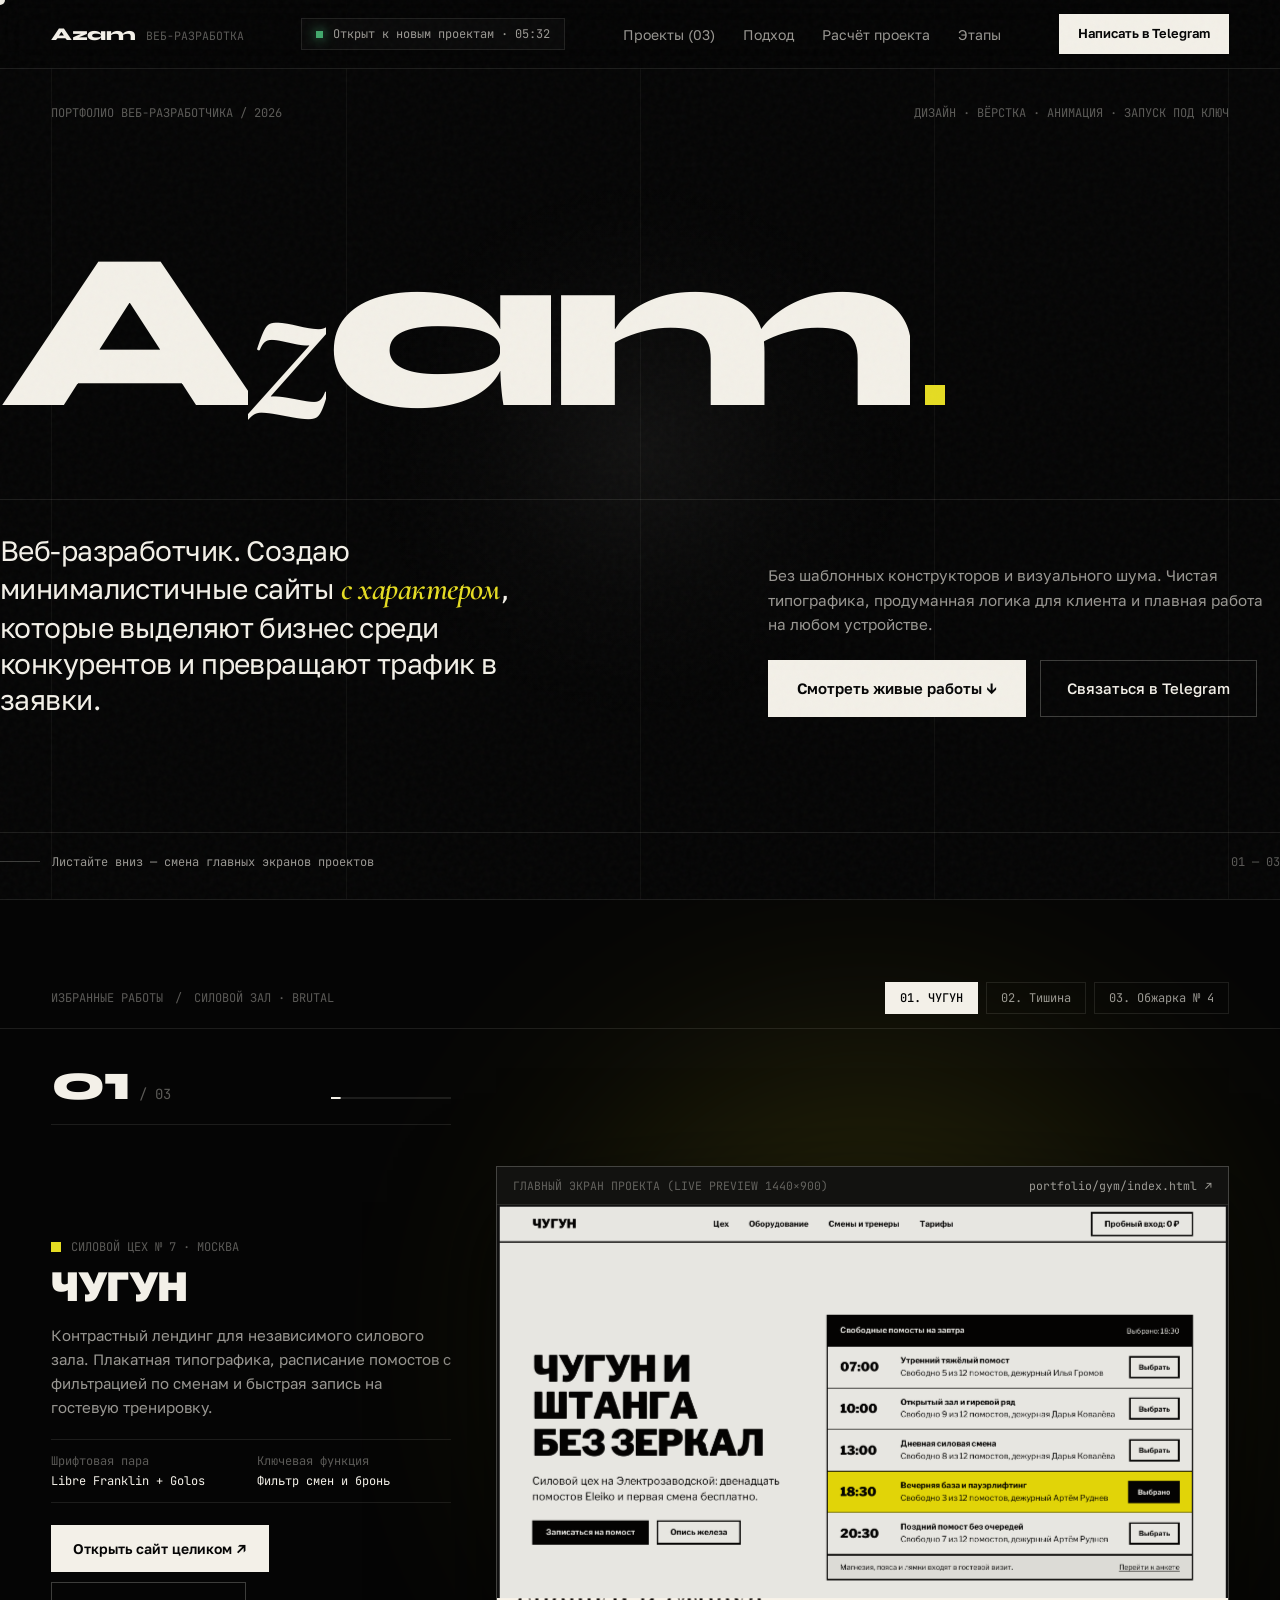
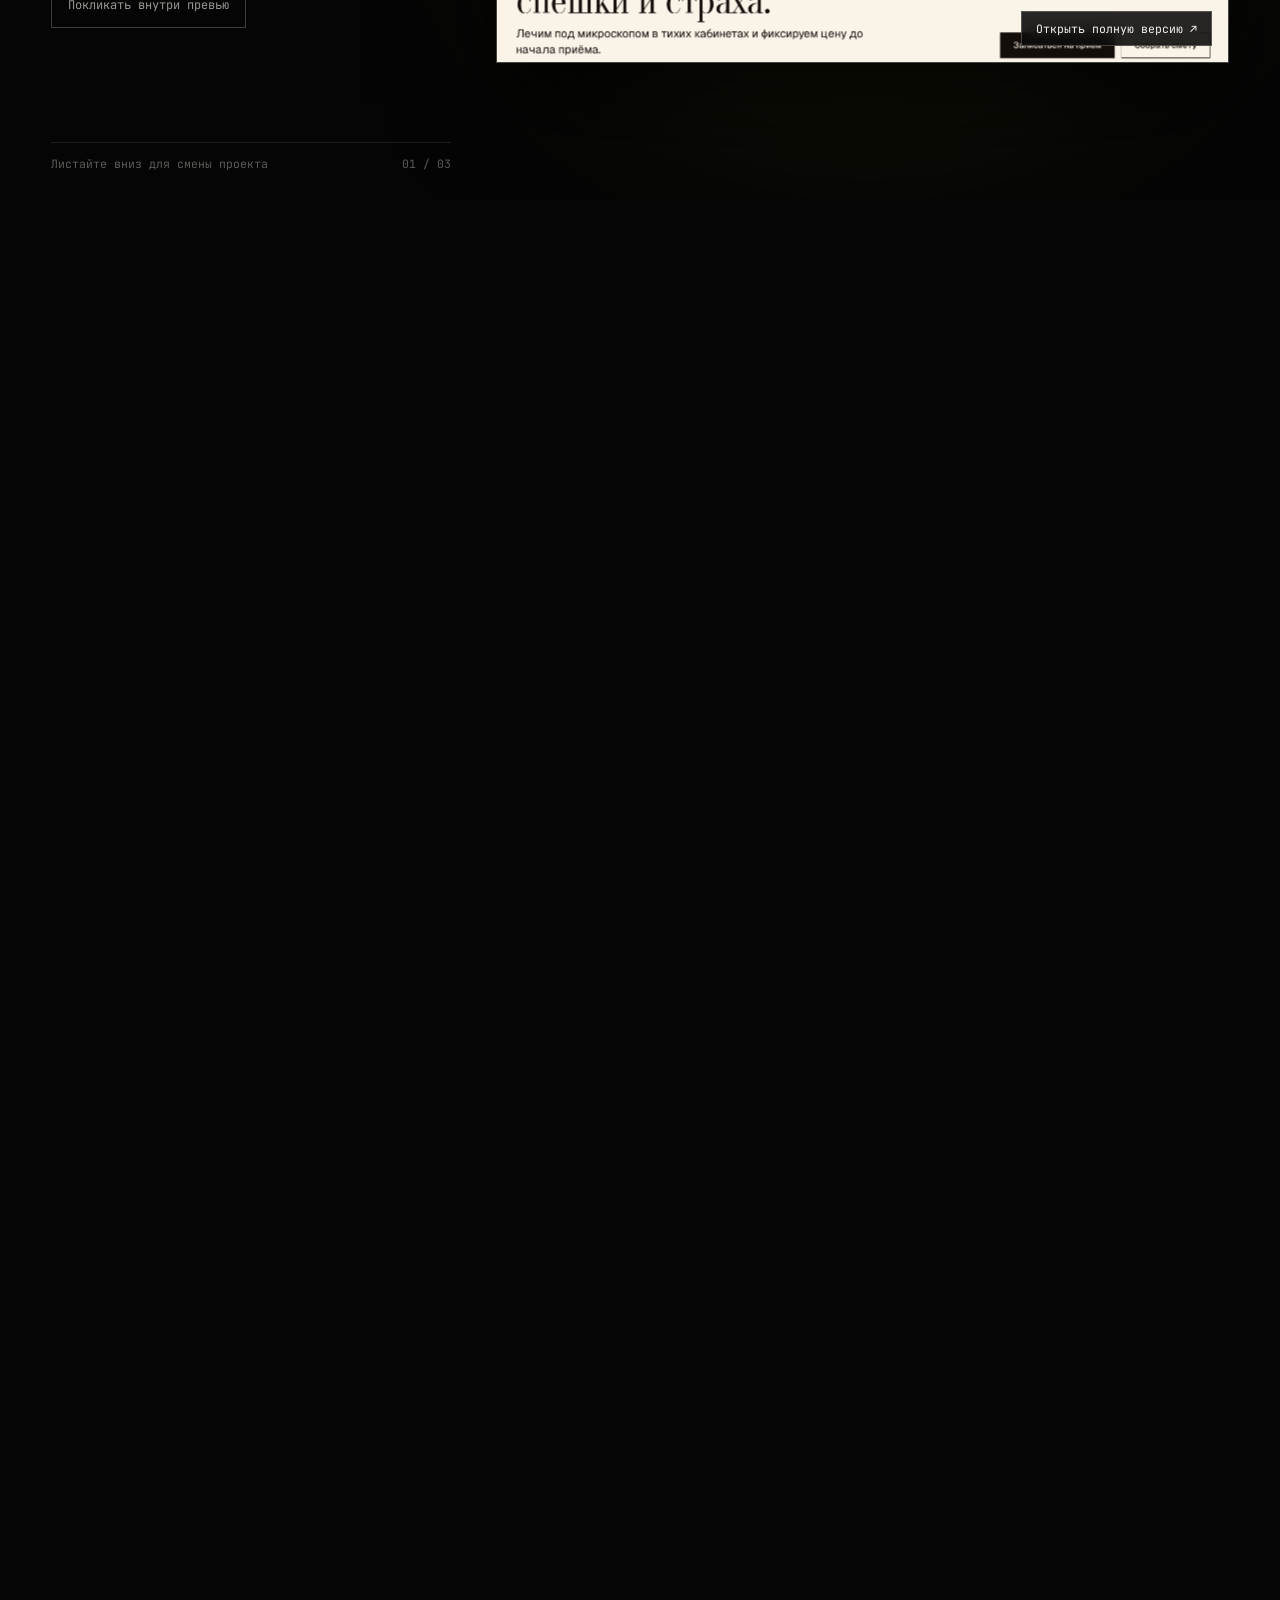
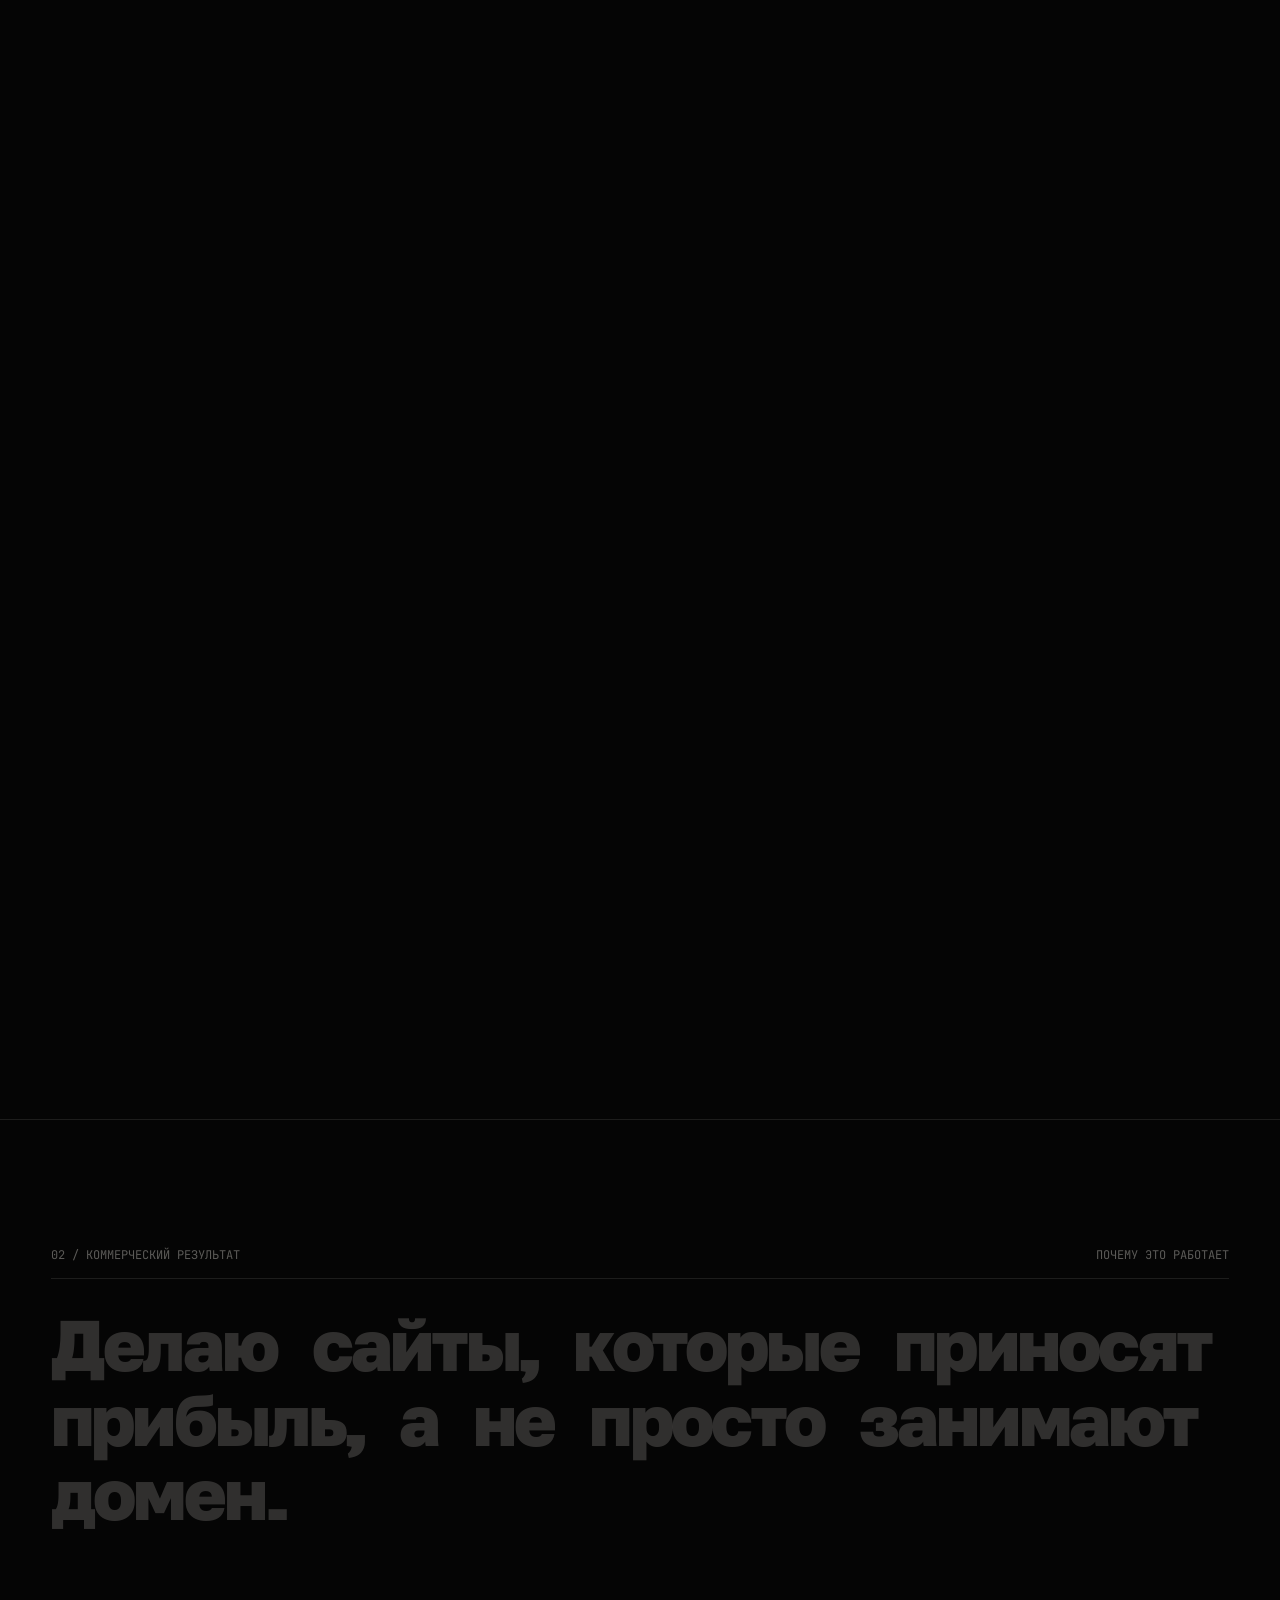
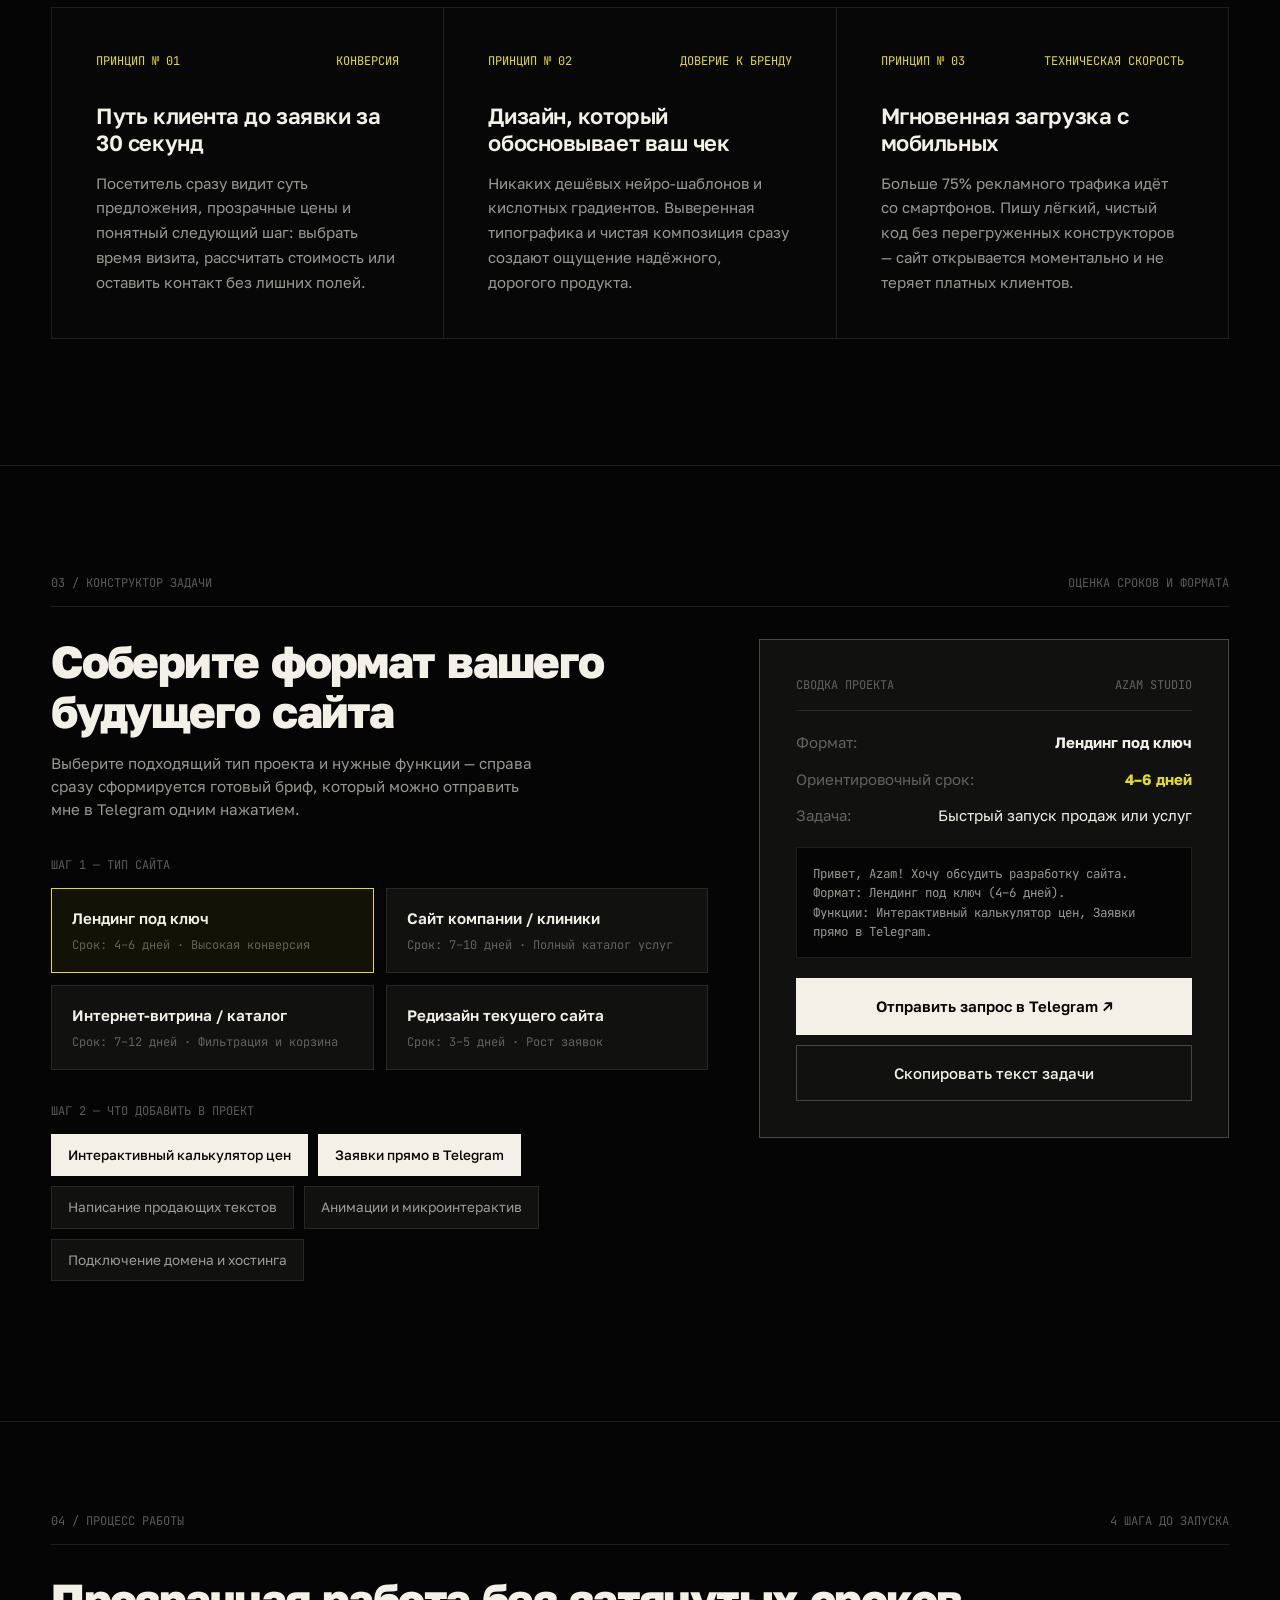
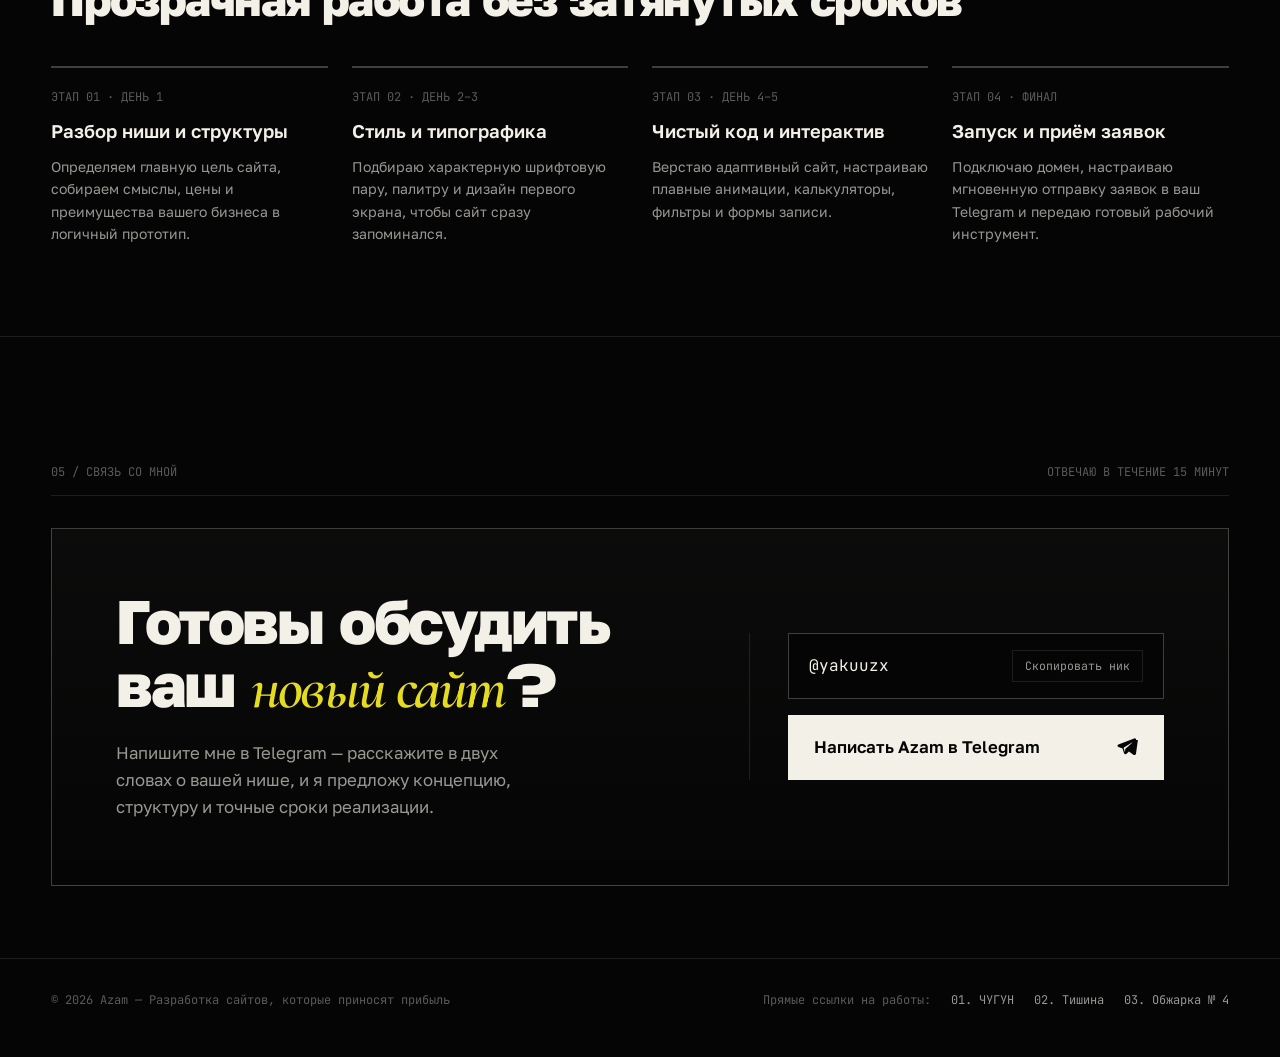
==== commit 85798185: "Fix mobile responsive layout across portfolio and client sites" ====
--- a/index.html
+++ b/index.html
@@ -1 +1 @@
-<!DOCTYPE html><html lang="ru"><head><meta charset="utf-8"><meta name="viewport" content="width=device-width,initial-scale=1"><title>Azam — Веб-разработчик · Сайты, которые приносят прибыль</title><meta name="description" content="Портфолио веб-разработчика Azam. Разработка минималистичных, быстрых и продуманных сайтов под ключ, которые конвертируют посетителей в клиентов."><link rel="preconnect" href="https://fonts.googleapis.com"><link rel="preconnect" href="https://fonts.gstatic.com" crossorigin><link href="https://fonts.googleapis.com/css2?family=Cormorant+Garamond:ital,wght@0,500;0,600;1,400;1,600&family=Golos+Text:wght@400;500;600&family=JetBrains+Mono:wght@400;500&family=Syne:wght@700;800&display=swap" rel="stylesheet"><style>:root{color-scheme:dark;--bg:#050505;--bg-elevated:#0c0c0b;--bg-card:#111110;--ink:#f3f0e8;--ink-dim:rgba(243, 240, 232, 0.62);--ink-muted:rgba(243, 240, 232, 0.36);--ink-ghost:rgba(243, 240, 232, 0.14);--line:rgba(243, 240, 232, 0.1);--line-strong:rgba(243, 240, 232, 0.24);--accent:#e5dc22;--accent-gym:#e5dc22;--accent-dental:#6688e4;--accent-coffee:#42a86c;--tg-blue:#3290ec;--font-display:"Syne","Golos Text",sans-serif;--font-serif:"Cormorant Garamond",Georgia,serif;--font-sans:"Golos Text",-apple-system,BlinkMacSystemFont,sans-serif;--font-mono:"JetBrains Mono",monospace;--ease-out:cubic-bezier(0.16, 1, 0.3, 1);--ease-in-out:cubic-bezier(0.65, 0, 0.35, 1);--container:1400px}*,::after,::before{box-sizing:border-box;margin:0;padding:0}html{background-color:var(--bg);color:var(--ink);font-family:var(--font-sans);font-size:16px;line-height:1.5;-webkit-font-smoothing:antialiased;-moz-osx-font-smoothing:grayscale;overflow-x:clip;scroll-behavior:smooth}body{background-color:var(--bg);color:var(--ink);overflow-x:clip;position:relative}body::before{content:"";position:fixed;inset:0;pointer-events:none;z-index:900;opacity:.032;background-image:url("data:image/svg+xml,%3Csvg viewBox='0 0 200 200' xmlns='http://www.w3.org/2000/svg'%3E%3Cfilter id='n'%3E%3CfeTurbulence type='fractalNoise' baseFrequency='0.85' numOctaves='3' stitchTiles='stitch'/%3E%3C/filter%3E%3Crect width='100%25' height='100%25' filter='url(%23n)'/%3E%3C/svg%3E")}.cursor-aura{position:fixed;top:0;left:0;width:560px;height:560px;border-radius:50%;background:radial-gradient(circle,rgba(243,240,232,.055) 0,rgba(243,240,232,.015) 38%,transparent 70%);pointer-events:none;z-index:1;transform:translate3d(-50%,-50%,0);will-change:transform;transition:opacity .4s var(--ease-out)}.cursor-dot{position:fixed;top:0;left:0;width:10px;height:10px;border-radius:50%;background:var(--ink);pointer-events:none;z-index:950;mix-blend-mode:difference;transform:translate3d(-50%,-50%,0);transition:width .25s var(--ease-out),height .25s var(--ease-out),background-color .25s var(--ease-out)}.cursor-dot.is-hover{width:44px;height:44px}@media (hover:none),(pointer:coarse){.cursor-aura,.cursor-dot{display:none}}a,button,input,textarea{font:inherit;color:inherit}a:focus-visible,button:focus-visible,input:focus-visible,textarea:focus-visible{outline:2px solid var(--accent);outline-offset:3px}.container{width:100%;max-width:var(--container);margin:0 auto;padding:0 clamp(20px,4vw,56px)}.site-header{position:fixed;top:0;left:0;right:0;z-index:500;border-bottom:1px solid var(--line);background:rgba(5,5,5,.76);backdrop-filter:blur(16px);-webkit-backdrop-filter:blur(16px);transition:transform .4s var(--ease-out),background-color .3s var(--ease-out)}.nav-inner{display:flex;align-items:center;justify-content:space-between;height:68px;gap:24px}.brand-mark{display:inline-flex;align-items:baseline;gap:10px;text-decoration:none;font-family:var(--font-display);font-weight:800;font-size:1.125rem;letter-spacing:-.02em}.brand-mark__tag{font-family:var(--font-mono);font-size:.72rem;font-weight:400;color:var(--ink-muted);letter-spacing:0}.nav-status{display:flex;align-items:center;gap:10px;font-family:var(--font-mono);font-size:.75rem;color:var(--ink-dim);padding:6px 14px;border:1px solid var(--line);background:rgba(255,255,255,.02)}.nav-status__pulse{width:7px;height:7px;background:#42a86c;box-shadow:0 0 12px #42a86c}.nav-links{display:flex;align-items:center;gap:28px;list-style:none}.nav-links a{text-decoration:none;font-size:.875rem;color:var(--ink-dim);transition:color .2s var(--ease-out);position:relative}.nav-links a::after{content:"";position:absolute;left:0;bottom:-4px;width:100%;height:1px;background:var(--ink);transform:scaleX(0);transform-origin:right;transition:transform .3s var(--ease-out)}.nav-links a:hover{color:var(--ink)}.nav-links a:hover::after{transform:scaleX(1);transform-origin:left}.nav-cta{display:inline-flex;align-items:center;gap:8px;padding:9px 18px;border:1px solid var(--line-strong);background:var(--ink);color:var(--bg);text-decoration:none;font-size:.8125rem;font-weight:600;transition:transform .25s var(--ease-out),background-color .25s var(--ease-out)}.nav-cta:hover{background:var(--accent);transform:translateY(-2px)}@media (max-width:900px){.nav-links,.nav-status{display:none}}.hero{position:relative;min-height:100vh;padding-top:68px;display:flex;flex-direction:column;justify-content:space-between;border-bottom:1px solid var(--line);overflow:hidden}.hero-grid-lines{position:absolute;inset:0;pointer-events:none;display:grid;grid-template-columns:repeat(4,1fr);max-width:var(--container);margin:0 auto;padding:0 clamp(20px,4vw,56px);z-index:0}.hero-grid-lines span{border-left:1px solid rgba(243,240,232,.045);height:100%}.hero-grid-lines span:last-child{border-right:1px solid rgba(243,240,232,.045)}.hero__top-meta{position:relative;z-index:2;display:flex;justify-content:space-between;align-items:flex-start;padding-top:clamp(28px,4vh,48px);font-family:var(--font-mono);font-size:.75rem;color:var(--ink-muted);gap:16px;flex-wrap:wrap}.hero__center{position:relative;z-index:2;padding:clamp(24px,5vh,64px) 0}.azam-stage{position:relative;display:flex;align-items:baseline;justify-content:flex-start;line-height:.86;margin-bottom:clamp(28px,4vh,48px);perspective:900px;user-select:none}.azam-title{font-family:var(--font-display);font-weight:800;font-size:clamp(4.75rem, 17.5vw, 15.8rem);letter-spacing:-.055em;color:var(--ink);display:inline-flex;flex-wrap:nowrap;position:relative}.azam-char-wrap{display:inline-block;overflow:hidden;padding-bottom:.08em}.azam-char{display:inline-block;transform:translateY(112%) rotateX(-20deg);opacity:0;animation:charRise 1.1s var(--ease-out) forwards;will-change:transform,opacity}.azam-char--serif{font-family:var(--font-serif);font-style:italic;font-weight:600;font-size:1.08em;color:var(--ink);padding-right:.03em}.azam-char-wrap:first-child .azam-char{animation-delay:60ms}.azam-char-wrap:nth-child(2) .azam-char{animation-delay:.16s}.azam-char-wrap:nth-child(3) .azam-char{animation-delay:.25s}.azam-char-wrap:nth-child(4) .azam-char{animation-delay:.34s}.azam-AccentMark{display:inline-block;width:clamp(12px,1.6vw,24px);height:clamp(12px,1.6vw,24px);background:var(--accent);margin-left:clamp(8px,1.2vw,20px);transform:scale(0);animation:dotPop .7s var(--ease-out) .55s forwards}@keyframes charRise{0%{transform:translateY(112%) rotateX(-20deg);opacity:0}100%{transform:translateY(0) rotateX(0);opacity:1}}@keyframes dotPop{0%{transform:scale(0)}100%{transform:scale(1)}}.hero__bio-grid{display:grid;grid-template-columns:7fr 5fr;gap:clamp(24px,4vw,64px);align-items:end;border-top:1px solid var(--line);padding-top:clamp(24px,3.5vh,40px);opacity:0;transform:translateY(24px);animation:fadeUp .9s var(--ease-out) .45s forwards}@keyframes fadeUp{to{opacity:1;transform:translateY(0)}}.hero__lead{font-size:clamp(1.25rem, 2.2vw, 2rem);font-weight:400;line-height:1.28;letter-spacing:-.02em;color:var(--ink);max-width:30ch}.hero__lead strong{font-family:var(--font-serif);font-style:italic;font-weight:600;font-size:1.14em;color:var(--accent)}.hero__right-col{display:flex;flex-direction:column;gap:24px;align-items:flex-start}.hero__sub{font-size:.95rem;color:var(--ink-dim);line-height:1.6}.hero__actions{display:flex;flex-wrap:wrap;gap:14px;width:100%}.btn-primary{display:inline-flex;align-items:center;justify-content:center;gap:12px;padding:16px 28px;background:var(--ink);color:var(--bg);text-decoration:none;font-weight:600;font-size:.9375rem;border:1px solid var(--ink);cursor:pointer;transition:transform .25s var(--ease-out),background-color .25s var(--ease-out),border-color .25s var(--ease-out)}.btn-primary:hover{background:var(--accent);border-color:var(--accent);transform:translateY(-3px)}.btn-ghost{display:inline-flex;align-items:center;justify-content:center;gap:10px;padding:16px 26px;background:0 0;color:var(--ink);text-decoration:none;font-weight:500;font-size:.9375rem;border:1px solid var(--line-strong);cursor:pointer;transition:transform .25s var(--ease-out),border-color .25s var(--ease-out),background-color .25s var(--ease-out)}.btn-ghost:hover{border-color:var(--ink);background:rgba(243,240,232,.06);transform:translateY(-3px)}.hero__bottom{position:relative;z-index:2;display:flex;justify-content:space-between;align-items:center;padding:20px 0 28px;border-top:1px solid var(--line);font-family:var(--font-mono);font-size:.75rem;color:var(--ink-muted)}.scroll-cue{display:inline-flex;align-items:center;gap:12px;color:var(--ink-dim);text-decoration:none}.scroll-cue__bar{width:40px;height:1px;background:var(--line-strong);position:relative;overflow:hidden}.scroll-cue__bar::after{content:"";position:absolute;inset:0;background:var(--accent);transform:translateX(-100%);animation:cueSlide 2.2s var(--ease-in-out) infinite}@keyframes cueSlide{0%{transform:translateX(-100%)}50%{transform:translateX(0)}100%{transform:translateX(100%)}}@media (max-width:900px){.hero__bio-grid{grid-template-columns:1fr}}.showcase-track{position:relative;height:380vh;border-bottom:1px solid var(--line)}.showcase-sticky{position:sticky;top:0;height:100vh;width:100%;overflow:hidden;display:flex;flex-direction:column;justify-content:space-between;padding-top:68px;background:var(--bg)}.showcase-ambient{position:absolute;right:8%;top:50%;width:620px;height:620px;border-radius:50%;transform:translateY(-50%);filter:blur(130px);opacity:.14;pointer-events:none;background:var(--active-project-color,var(--accent-gym));transition:background-color .6s var(--ease-out);z-index:0}.showcase-header{position:relative;z-index:2;border-bottom:1px solid var(--line);padding:14px 0}.showcase-header__inner{display:flex;align-items:center;justify-content:space-between;gap:20px}.showcase-label{font-family:var(--font-mono);font-size:.75rem;color:var(--ink-muted);display:flex;align-items:center;gap:12px}.showcase-tabs{display:flex;align-items:center;gap:8px}.showcase-tab{background:0 0;border:1px solid var(--line);color:var(--ink-dim);padding:6px 14px;font-family:var(--font-mono);font-size:.75rem;cursor:pointer;transition:border-color .25s var(--ease-out),color .25s var(--ease-out),background-color .25s var(--ease-out)}.showcase-tab:hover{border-color:var(--line-strong);color:var(--ink)}.showcase-tab.is-active{background:var(--ink);color:var(--bg);border-color:var(--ink);font-weight:500}.showcase-body{position:relative;z-index:2;flex:1;display:grid;grid-template-columns:400px minmax(0,1fr);gap:clamp(24px,3.5vw,56px);align-items:center;padding-top:16px;padding-bottom:16px;min-height:0}.showcase-info-col{position:relative;height:100%;display:flex;flex-direction:column;justify-content:space-between;padding:12px 0}.showcase-counter-row{display:flex;align-items:baseline;justify-content:space-between;border-bottom:1px solid var(--line);padding-bottom:16px}.showcase-counter{font-family:var(--font-display);font-weight:800;font-size:clamp(2.5rem, 4vw, 3.75rem);line-height:1;letter-spacing:-.04em}.showcase-counter__total{font-family:var(--font-mono);font-size:.875rem;font-weight:400;color:var(--ink-muted);margin-left:6px}.showcase-progress-rail{width:120px;height:2px;background:var(--line);position:relative;overflow:hidden}.showcase-progress-fill{position:absolute;inset:0;background:var(--ink);transform-origin:left;transform:scaleX(.33);will-change:transform}.project-cards-stack{position:relative;flex:1;min-height:290px;display:flex;align-items:center}.project-meta-panel{position:absolute;inset:0;display:flex;flex-direction:column;justify-content:center;opacity:0;pointer-events:none;transform:translate3d(0,28px,0);transition:opacity .45s var(--ease-out),transform .45s var(--ease-out)}.project-meta-panel.is-active{opacity:1;pointer-events:auto;transform:translate3d(0,0,0)}.project-meta__niche{font-family:var(--font-mono);font-size:.75rem;color:var(--ink-muted);margin-bottom:10px;display:flex;align-items:center;gap:10px}.project-meta__swatch{width:10px;height:10px;display:inline-block}.project-meta__title{font-family:var(--font-display);font-size:clamp(2rem, 3.2vw, 3rem);font-weight:800;letter-spacing:-.035em;line-height:1.05;margin-bottom:14px}.project-meta__desc{font-size:.9375rem;color:var(--ink-dim);line-height:1.6;margin-bottom:20px}.project-specs{border-top:1px solid var(--line);border-bottom:1px solid var(--line);padding:12px 0;margin-bottom:22px;display:grid;grid-template-columns:1fr 1fr;gap:12px;font-family:var(--font-mono);font-size:.75rem}.project-specs dt{color:var(--ink-muted);margin-bottom:2px}.project-specs dd{color:var(--ink)}.project-actions{display:flex;flex-wrap:wrap;gap:10px}.btn-open-site{display:inline-flex;align-items:center;gap:10px;padding:13px 22px;background:var(--ink);color:var(--bg);text-decoration:none;font-size:.875rem;font-weight:600;transition:background-color .25s var(--ease-out),transform .25s var(--ease-out)}.btn-open-site:hover{background:var(--accent);transform:translateY(-2px)}.btn-interact-toggle{display:inline-flex;align-items:center;gap:8px;padding:13px 16px;background:0 0;border:1px solid var(--line-strong);color:var(--ink-dim);font-family:var(--font-mono);font-size:.75rem;cursor:pointer;transition:border-color .25s var(--ease-out),color .25s var(--ease-out)}.btn-interact-toggle.is-live,.btn-interact-toggle:hover{border-color:var(--accent);color:var(--accent)}.showcase-scroll-hint{font-family:var(--font-mono);font-size:.72rem;color:var(--ink-muted);display:flex;align-items:center;justify-content:space-between;border-top:1px solid var(--line);padding-top:12px}.showcase-stage-wrap{position:relative;width:100%;height:min(68vh,640px);background:#0d0d0c;border:1px solid var(--line-strong);box-shadow:0 36px 90px rgba(0,0,0,.75);display:flex;flex-direction:column;overflow:hidden}.stage-topbar{height:38px;background:#121210;border-bottom:1px solid var(--line);display:flex;align-items:center;justify-content:space-between;padding:0 16px;font-family:var(--font-mono);font-size:.72rem;color:var(--ink-muted);flex-shrink:0}.stage-topbar__url{color:var(--ink-dim);text-decoration:none;display:inline-flex;align-items:center;gap:8px}.stage-topbar__url:hover{color:var(--ink)}.stage-viewports{position:relative;flex:1;width:100%;overflow:hidden;background:#111}.stage-slide{position:absolute;inset:0;width:100%;height:100%;overflow:hidden;will-change:clip-path,transform,filter;background:#141413}.iframe-scaler{position:absolute;top:0;left:0;width:1440px;height:900px;transform-origin:top left;transform:scale(var(--iframe-scale,.58));pointer-events:none}.showcase-stage-wrap.is-interactive .stage-slide.is-current .iframe-scaler{pointer-events:auto}.iframe-scaler iframe{width:1440px;height:900px;border:0;display:block;background:#f5f2eb}.stage-badge{position:absolute;bottom:16px;right:16px;z-index:20;background:rgba(5,5,5,.86);backdrop-filter:blur(10px);border:1px solid var(--line-strong);padding:8px 14px;font-family:var(--font-mono);font-size:.72rem;color:var(--ink);text-decoration:none;transition:background-color .2s var(--ease-out),color .2s var(--ease-out)}.stage-badge:hover{background:var(--ink);color:var(--bg)}@media (max-width:1024px){.showcase-track{height:auto}.showcase-sticky{position:relative;height:auto;padding-top:32px;padding-bottom:48px}.showcase-body{grid-template-columns:1fr}.project-cards-stack{min-height:260px}.showcase-stage-wrap{height:360px}}.profit-section{position:relative;padding:clamp(96px,14vh,160px) 0;border-bottom:1px solid var(--line)}.section-index{font-family:var(--font-mono);font-size:.75rem;color:var(--ink-muted);margin-bottom:32px;display:flex;align-items:center;justify-content:space-between;border-bottom:1px solid var(--line);padding-bottom:14px}.profit-headline{font-family:var(--font-display);font-weight:800;font-size:clamp(2.4rem, 5.6vw, 5.25rem);line-height:1.04;letter-spacing:-.04em;max-width:18ch;margin-bottom:clamp(56px,8vh,96px)}.profit-word{color:rgba(243,240,232,.18);transition:color .35s var(--ease-out);display:inline-block;margin-right:.22em}.profit-word.is-lit{color:var(--ink)}.profit-word--accent.is-lit{font-family:var(--font-serif);font-style:italic;font-weight:600;font-size:1.08em;color:var(--accent)}.profit-pillars{display:grid;grid-template-columns:repeat(3,1fr);border-top:1px solid var(--line);border-left:1px solid var(--line)}.pillar-card{border-right:1px solid var(--line);border-bottom:1px solid var(--line);padding:clamp(28px,3.5vw,44px);display:flex;flex-direction:column;justify-content:space-between;min-height:320px;background:rgba(255,255,255,.01);transition:background-color .3s var(--ease-out)}.pillar-card:hover{background:rgba(243,240,232,.035)}.pillar-card__num{font-family:var(--font-mono);font-size:.75rem;color:var(--accent);margin-bottom:32px;display:flex;justify-content:space-between;align-items:center}.pillar-card__title{font-size:1.375rem;font-weight:600;letter-spacing:-.02em;margin-bottom:14px;line-height:1.25}.pillar-card__text{font-size:.9375rem;color:var(--ink-dim);line-height:1.65}@media (max-width:900px){.profit-pillars{grid-template-columns:1fr}}.estimator-section{padding:clamp(88px,12vh,144px) 0;border-bottom:1px solid var(--line)}.estimator-grid{display:grid;grid-template-columns:7fr 5fr;gap:clamp(32px,4vw,64px);align-items:start}.estimator-title{font-family:var(--font-display);font-size:clamp(1.85rem, 3.5vw, 3rem);font-weight:800;letter-spacing:-.035em;line-height:1.1;margin-bottom:14px}.estimator-sub{color:var(--ink-dim);font-size:.95rem;margin-bottom:36px;max-width:54ch}.config-group{margin-bottom:32px}.config-group__label{font-family:var(--font-mono);font-size:.75rem;color:var(--ink-muted);margin-bottom:14px;display:block}.config-options{display:grid;grid-template-columns:repeat(2,1fr);gap:12px}.config-btn{text-align:left;padding:18px 20px;background:var(--bg-card);border:1px solid var(--line);cursor:pointer;transition:border-color .2s var(--ease-out),background-color .2s var(--ease-out),transform .2s var(--ease-out);display:flex;flex-direction:column;gap:6px}.config-btn:hover{border-color:var(--line-strong);transform:translateY(-2px)}.config-btn.is-selected{border-color:var(--accent);background:rgba(229,220,34,.06)}.config-btn__name{font-weight:600;font-size:.95rem;display:flex;justify-content:space-between;align-items:center}.config-btn__meta{font-family:var(--font-mono);font-size:.75rem;color:var(--ink-muted)}.addons-list{display:flex;flex-wrap:wrap;gap:10px}.addon-chip{padding:10px 16px;background:var(--bg-card);border:1px solid var(--line);font-size:.85rem;color:var(--ink-dim);cursor:pointer;transition:border-color .2s var(--ease-out),color .2s var(--ease-out),background-color .2s var(--ease-out)}.addon-chip:hover{border-color:var(--line-strong);color:var(--ink)}.addon-chip.is-selected{border-color:var(--ink);background:var(--ink);color:var(--bg);font-weight:500}.brief-box{background:var(--bg-card);border:1px solid var(--line-strong);padding:clamp(24px,3vw,36px);position:sticky;top:96px}.brief-box__head{display:flex;justify-content:space-between;align-items:center;border-bottom:1px solid var(--line);padding-bottom:16px;margin-bottom:20px;font-family:var(--font-mono);font-size:.75rem;color:var(--ink-muted)}.brief-box__row{display:flex;justify-content:space-between;align-items:baseline;margin-bottom:14px;font-size:.9375rem}.brief-box__row span:first-child{color:var(--ink-muted)}.brief-box__preview{margin:20px 0;padding:16px;background:var(--bg);border:1px solid var(--line);font-family:var(--font-mono);font-size:.78rem;color:var(--ink-dim);line-height:1.55;white-space:pre-wrap}.brief-box__actions{display:flex;flex-direction:column;gap:10px}@media (max-width:900px){.estimator-grid{grid-template-columns:1fr}.config-options{grid-template-columns:1fr}}.process-section{padding:clamp(80px,10vh,128px) 0;border-bottom:1px solid var(--line)}.process-list{display:grid;grid-template-columns:repeat(4,1fr);gap:24px;margin-top:40px}.process-step{border-top:2px solid var(--line-strong);padding-top:20px;transition:border-color .3s var(--ease-out)}.process-step:hover{border-color:var(--accent)}.process-step__num{font-family:var(--font-mono);font-size:.75rem;color:var(--ink-muted);margin-bottom:12px}.process-step__title{font-size:1.15rem;font-weight:600;margin-bottom:10px}.process-step__desc{font-size:.875rem;color:var(--ink-dim);line-height:1.6}@media (max-width:900px){.process-list{grid-template-columns:1fr 1fr}}@media (max-width:560px){.process-list{grid-template-columns:1fr}}.contact-section{padding:clamp(96px,14vh,160px) 0 clamp(64px,8vh,96px);position:relative;overflow:hidden}.contact-card{border:1px solid var(--line-strong);background:linear-gradient(180deg,rgba(243,240,232,.03) 0,rgba(243,240,232,.005) 100%);padding:clamp(32px,5vw,72px);display:grid;grid-template-columns:7fr 5fr;gap:clamp(32px,4vw,64px);align-items:center}.contact-title{font-family:var(--font-display);font-size:clamp(2.25rem, 4.8vw, 4.25rem);font-weight:800;line-height:1.04;letter-spacing:-.04em;margin-bottom:20px}.contact-title em{font-family:var(--font-serif);font-style:italic;font-weight:600;color:var(--accent)}.contact-lead{font-size:1.05rem;color:var(--ink-dim);max-width:44ch;line-height:1.6}.tg-panel{display:flex;flex-direction:column;gap:16px;border-left:1px solid var(--line);padding-left:clamp(24px,3vw,48px)}.tg-handle-box{display:flex;align-items:center;justify-content:space-between;padding:16px 20px;background:var(--bg);border:1px solid var(--line-strong);font-family:var(--font-mono);font-size:1rem}.copy-btn{background:0 0;border:1px solid var(--line);color:var(--ink-dim);padding:6px 12px;font-family:var(--font-mono);font-size:.72rem;cursor:pointer;transition:border-color .2s var(--ease-out),color .2s var(--ease-out)}.copy-btn:hover{border-color:var(--ink);color:var(--ink)}.btn-telegram{display:flex;align-items:center;justify-content:space-between;padding:20px 26px;background:var(--ink);color:var(--bg);text-decoration:none;font-weight:600;font-size:1.05rem;transition:background-color .25s var(--ease-out),transform .25s var(--ease-out)}.btn-telegram:hover{background:var(--accent);transform:translateY(-3px)}.btn-telegram svg{width:22px;height:22px;fill:currentColor}.site-footer{border-top:1px solid var(--line);padding:32px 0 48px;font-family:var(--font-mono);font-size:.75rem;color:var(--ink-muted)}.footer-inner{display:flex;justify-content:space-between;align-items:center;gap:20px;flex-wrap:wrap}.footer-works{display:flex;gap:20px;flex-wrap:wrap}.footer-works a{color:var(--ink-dim);text-decoration:none}.footer-works a:hover{color:var(--accent)}@media (max-width:900px){.contact-card{grid-template-columns:1fr}.tg-panel{border-left:0;border-top:1px solid var(--line);padding-left:0;padding-top:24px}}@media (prefers-reduced-motion:reduce){*,::after,::before{animation-duration:0s!important;animation-iteration-count:1!important;transition-duration:0s!important;scroll-behavior:auto!important}.azam-char,.hero__bio-grid{opacity:1!important;transform:none!important}.azam-AccentMark{transform:scale(1)!important}}</style></head><body><div class="cursor-aura" id="cursorAura" aria-hidden="true"></div><div class="cursor-dot" id="cursorDot" aria-hidden="true"></div><header class="site-header"><div class="container nav-inner"><a href="#top" class="brand-mark"><span>Azam</span> <span class="brand-mark__tag">ВЕБ-РАЗРАБОТКА</span></a><div class="nav-status"><span class="nav-status__pulse" aria-hidden="true"></span> <span>Открыт к новым проектам · <span id="localClock">16:50</span></span></div><ul class="nav-links"><li><a href="#works">Проекты (03)</a></li><li><a href="#profit">Подход</a></li><li><a href="#estimator">Расчёт проекта</a></li><li><a href="#process">Этапы</a></li></ul><a href="#contact" class="nav-cta">Написать в Telegram</a></div></header><main id="top"><section class="hero"><div class="hero-grid-lines" aria-hidden="true"><span></span><span></span><span></span><span></span></div><div class="container hero__top-meta"><span>ПОРТФОЛИО ВЕБ-РАЗРАБОТЧИКА / 2026</span> <span>ДИЗАЙН · ВЁРСТКА · АНИМАЦИЯ · ЗАПУСК ПОД КЛЮЧ</span></div><div class="container hero__center"><div class="azam-stage" id="azamStage"><h1 class="azam-title" aria-label="Azam"><span class="azam-char-wrap"><span class="azam-char">A</span></span><span class="azam-char-wrap"><span class="azam-char azam-char--serif">z</span></span><span class="azam-char-wrap"><span class="azam-char">a</span></span><span class="azam-char-wrap"><span class="azam-char">m</span></span></h1><span class="azam-AccentMark" aria-hidden="true"></span></div><div class="hero__bio-grid"><p class="hero__lead">Веб-разработчик. Создаю минималистичные сайты <strong>с характером</strong>, которые выделяют бизнес среди конкурентов и превращают трафик в заявки.</p><div class="hero__right-col"><p class="hero__sub">Без шаблонных конструкторов и визуального шума. Чистая типографика, продуманная логика для клиента и плавная работа на любом устройстве.</p><div class="hero__actions"><a href="#works" class="btn-primary">Смотреть живые работы ↓</a> <a href="#contact" class="btn-ghost">Связаться в Telegram</a></div></div></div></div><div class="container hero__bottom"><a href="#works" class="scroll-cue"><span class="scroll-cue__bar" aria-hidden="true"></span> <span>Листайте вниз — смена главных экранов проектов</span> </a><span>01 — 03</span></div></section><section class="showcase-track" id="works" aria-label="Примеры разработанных сайтов"><div class="showcase-sticky"><div class="showcase-ambient" id="showcaseAmbient" aria-hidden="true"></div><div class="showcase-header"><div class="container showcase-header__inner"><div class="showcase-label"><span>ИЗБРАННЫЕ РАБОТЫ</span> <span>/</span> <span id="activeGenreLabel">СИЛОВОЙ ЗАЛ · BRUTAL</span></div><div class="showcase-tabs" role="tablist" aria-label="Переключение проектов"><button type="button" class="showcase-tab is-active" data-jump="0" role="tab" aria-selected="true">01. ЧУГУН</button> <button type="button" class="showcase-tab" data-jump="1" role="tab" aria-selected="false">02. Тишина</button> <button type="button" class="showcase-tab" data-jump="2" role="tab" aria-selected="false">03. Обжарка № 4</button></div></div></div><div class="container showcase-body"><div class="showcase-info-col"><div class="showcase-counter-row"><div><span class="showcase-counter" id="slideCounterNum">01</span> <span class="showcase-counter__total">/ 03</span></div><div class="showcase-progress-rail" aria-hidden="true"><div class="showcase-progress-fill" id="showcaseProgressFill"></div></div></div><div class="project-cards-stack"><article class="project-meta-panel is-active" data-project-index="0"><div class="project-meta__niche"><span class="project-meta__swatch" style="background:var(--accent-gym)"></span> <span>СИЛОВОЙ ЦЕХ № 7 · МОСКВА</span></div><h2 class="project-meta__title">ЧУГУН</h2><p class="project-meta__desc">Контрастный лендинг для независимого силового зала. Плакатная типографика, расписание помостов с фильтрацией по сменам и быстрая запись на гостевую тренировку.</p><dl class="project-specs"><div><dt>Шрифтовая пара</dt><dd>Libre Franklin + Golos</dd></div><div><dt>Ключевая функция</dt><dd>Фильтр смен и бронь</dd></div></dl><div class="project-actions"><a href="./gym/index.html" target="_blank" rel="noopener" class="btn-open-site">Открыть сайт целиком ↗</a> <button type="button" class="btn-interact-toggle" data-toggle-live>Покликать внутри превью</button></div></article><article class="project-meta-panel" data-project-index="1"><div class="project-meta__niche"><span class="project-meta__swatch" style="background:var(--accent-dental)"></span> <span>КАМЕРНАЯ СТОМАТОЛОГИЯ · САНКТ-ПЕТЕРБУРГ</span></div><h2 class="project-meta__title">Тишина</h2><p class="project-meta__desc">Спокойный премиальный сайт клиники без больничных штампов. Снимает тревогу пациента за счёт прозрачного калькулятора плана лечения и выбора свободного окна приёма.</p><dl class="project-specs"><div><dt>Шрифтовая пара</dt><dd>Bodoni Moda + Oranienbaum</dd></div><div><dt>Ключевая функция</dt><dd>Калькулятор лечения</dd></div></dl><div class="project-actions"><a href="./dental/index.html" target="_blank" rel="noopener" class="btn-open-site">Открыть сайт целиком ↗</a> <button type="button" class="btn-interact-toggle" data-toggle-live>Покликать внутри превью</button></div></article><article class="project-meta-panel" data-project-index="2"><div class="project-meta__niche"><span class="project-meta__swatch" style="background:var(--accent-coffee)"></span> <span>ОБЖАРОЧНЫЙ ЦЕХ И КОФЕЙНЯ · САНКТ-ПЕТЕРБУРГ</span></div><h2 class="project-meta__title">Обжарка № 4</h2><p class="project-meta__desc">Журнальная эстетика на тёплой бумаге. Живая ведомость свежего тиража зерна с фильтрацией под эспрессо или фильтр, пересчётом веса 250 г / 1 кг и предзаказом.</p><dl class="project-specs"><div><dt>Шрифтовая пара</dt><dd>Sofia Sans + Source Serif 4</dd></div><div><dt>Ключевая функция</dt><dd>Ведомость обжарки + заказ</dd></div></dl><div class="project-actions"><a href="./coffee/index.html" target="_blank" rel="noopener" class="btn-open-site">Открыть сайт целиком ↗</a> <button type="button" class="btn-interact-toggle" data-toggle-live>Покликать внутри превью</button></div></article></div><div class="showcase-scroll-hint"><span>Листайте вниз для смены проекта</span> <span id="scrollPercentLabel">01 / 03</span></div></div><div class="showcase-stage-wrap" id="showcaseStageWrap"><div class="stage-topbar"><span>ГЛАВНЫЙ ЭКРАН ПРОЕКТА (LIVE PREVIEW 1440×900)</span> <a href="./gym/index.html" target="_blank" rel="noopener" class="stage-topbar__url" id="stageTopbarLink"><span id="stageTopbarUrlText">portfolio/gym/index.html</span> <span>↗</span></a></div><div class="stage-viewports" id="stageViewports"><div class="stage-slide is-current" data-slide="0" style="z-index:1"><div class="iframe-scaler"><iframe src="./gym/index.html" title="Силовой зал ЧУГУН — главный экран" loading="eager"></iframe></div></div><div class="stage-slide" data-slide="1" style="z-index:2;clip-path:inset(100% 0 0 0)"><div class="iframe-scaler"><iframe src="./dental/index.html" title="Стоматология Тишина — главный экран" loading="eager"></iframe></div></div><div class="stage-slide" data-slide="2" style="z-index:3;clip-path:inset(100% 0 0 0)"><div class="iframe-scaler"><iframe src="./coffee/index.html" title="Кофейня Обжарка № 4 — главный экран" loading="eager"></iframe></div></div><a href="./gym/index.html" target="_blank" rel="noopener" class="stage-badge" id="stageFloatingLink">Открыть полную версию ↗</a></div></div></div></div></section><section class="profit-section" id="profit"><div class="container"><div class="section-index"><span>02 / КОММЕРЧЕСКИЙ РЕЗУЛЬТАТ</span> <span>ПОЧЕМУ ЭТО РАБОТАЕТ</span></div><h2 class="profit-headline" id="profitHeadline"><span class="profit-word">Делаю</span> <span class="profit-word">сайты,</span> <span class="profit-word">которые</span> <span class="profit-word profit-word--accent">приносят</span> <span class="profit-word profit-word--accent">прибыль,</span> <span class="profit-word">а</span> <span class="profit-word">не</span> <span class="profit-word">просто</span> <span class="profit-word">занимают</span> <span class="profit-word">домен.</span></h2><div class="profit-pillars"><article class="pillar-card"><div class="pillar-card__num"><span>ПРИНЦИП № 01</span> <span>КОНВЕРСИЯ</span></div><div><h3 class="pillar-card__title">Путь клиента до заявки за 30 секунд</h3><p class="pillar-card__text">Посетитель сразу видит суть предложения, прозрачные цены и понятный следующий шаг: выбрать время визита, рассчитать стоимость или оставить контакт без лишних полей.</p></div></article><article class="pillar-card"><div class="pillar-card__num"><span>ПРИНЦИП № 02</span> <span>ДОВЕРИЕ К БРЕНДУ</span></div><div><h3 class="pillar-card__title">Дизайн, который обосновывает ваш чек</h3><p class="pillar-card__text">Никаких дешёвых нейро-шаблонов и кислотных градиентов. Выверенная типографика и чистая композиция сразу создают ощущение надёжного, дорогого продукта.</p></div></article><article class="pillar-card"><div class="pillar-card__num"><span>ПРИНЦИП № 03</span> <span>ТЕХНИЧЕСКАЯ СКОРОСТЬ</span></div><div><h3 class="pillar-card__title">Мгновенная загрузка с мобильных</h3><p class="pillar-card__text">Больше 75% рекламного трафика идёт со смартфонов. Пишу лёгкий, чистый код без перегруженных конструкторов — сайт открывается моментально и не теряет платных клиентов.</p></div></article></div></div></section><section class="estimator-section" id="estimator"><div class="container"><div class="section-index"><span>03 / КОНСТРУКТОР ЗАДАЧИ</span> <span>ОЦЕНКА СРОКОВ И ФОРМАТА</span></div><div class="estimator-grid"><div><h2 class="estimator-title">Соберите формат вашего будущего сайта</h2><p class="estimator-sub">Выберите подходящий тип проекта и нужные функции — справа сразу сформируется готовый бриф, который можно отправить мне в Telegram одним нажатием.</p><div class="config-group"><span class="config-group__label">ШАГ 1 — ТИП САЙТА</span><div class="config-options" id="typeOptions"><button type="button" class="config-btn is-selected" data-type="Лендинг под ключ" data-days="4–6 дней" data-focus="Быстрый запуск продаж или услуг"><span class="config-btn__name">Лендинг под ключ</span> <span class="config-btn__meta">Срок: 4–6 дней · Высокая конверсия</span></button> <button type="button" class="config-btn" data-type="Сайт компании / клиники" data-days="7–10 дней" data-focus="Прейскурант, команда, кейсы и запись"><span class="config-btn__name">Сайт компании / клиники</span> <span class="config-btn__meta">Срок: 7–10 дней · Полный каталог услуг</span></button> <button type="button" class="config-btn" data-type="Интернет-витрина / каталог" data-days="7–12 дней" data-focus="Карточки товаров, фильтры и быстрый заказ"><span class="config-btn__name">Интернет-витрина / каталог</span> <span class="config-btn__meta">Срок: 7–12 дней · Фильтрация и корзина</span></button> <button type="button" class="config-btn" data-type="Редизайн текущего сайта" data-days="3–5 дней" data-focus="Обновление визуала, мобильной версии и скорости"><span class="config-btn__name">Редизайн текущего сайта</span> <span class="config-btn__meta">Срок: 3–5 дней · Рост заявок</span></button></div></div><div class="config-group"><span class="config-group__label">ШАГ 2 — ЧТО ДОБАВИТЬ В ПРОЕКТ</span><div class="addons-list" id="addonOptions"><button type="button" class="addon-chip is-selected" data-addon="Интерактивный калькулятор цен">Интерактивный калькулятор цен</button> <button type="button" class="addon-chip is-selected" data-addon="Заявки прямо в Telegram">Заявки прямо в Telegram</button> <button type="button" class="addon-chip" data-addon="Написание продающих текстов">Написание продающих текстов</button> <button type="button" class="addon-chip" data-addon="Анимации и 3D-микроинтерактив">Анимации и микроинтерактив</button> <button type="button" class="addon-chip" data-addon="Подключение домена и хостинга">Подключение домена и хостинга</button></div></div></div><aside class="brief-box" aria-label="Сводка вашего проекта"><div class="brief-box__head"><span>СВОДКА ПРОЕКТА</span> <span>AZAM STUDIO</span></div><div class="brief-box__row"><span>Формат:</span> <strong id="summaryType">Лендинг под ключ</strong></div><div class="brief-box__row"><span>Ориентировочный срок:</span> <strong id="summaryDays" style="color:var(--accent)">4–6 дней</strong></div><div class="brief-box__row"><span>Задача:</span> <span id="summaryFocus">Быстрый запуск продаж или услуг</span></div><div class="brief-box__preview" id="briefPreviewText">Привет, Azam! Хочу обсудить разработку сайта. Формат: Лендинг под ключ (4–6 дней). Функции: Интерактивный калькулятор цен, Заявки прямо в Telegram.</div><div class="brief-box__actions"><a href="https://t.me/yakuuzx" target="_blank" rel="noopener" class="btn-primary" id="sendBriefTgBtn" style="width:100%">Отправить запрос в Telegram ↗ </a><button type="button" class="btn-ghost" id="copyBriefBtn" style="width:100%">Скопировать текст задачи</button></div></aside></div></div></section><section class="process-section" id="process"><div class="container"><div class="section-index"><span>04 / ПРОЦЕСС РАБОТЫ</span> <span>4 ШАГА ДО ЗАПУСКА</span></div><h2 class="estimator-title">Прозрачная работа без затянутых сроков</h2><div class="process-list"><div class="process-step"><div class="process-step__num">ЭТАП 01 · ДЕНЬ 1</div><h3 class="process-step__title">Разбор ниши и структуры</h3><p class="process-step__desc">Определяем главную цель сайта, собираем смыслы, цены и преимущества вашего бизнеса в логичный прототип.</p></div><div class="process-step"><div class="process-step__num">ЭТАП 02 · ДЕНЬ 2–3</div><h3 class="process-step__title">Стиль и типографика</h3><p class="process-step__desc">Подбираю характерную шрифтовую пару, палитру и дизайн первого экрана, чтобы сайт сразу запоминался.</p></div><div class="process-step"><div class="process-step__num">ЭТАП 03 · ДЕНЬ 4–5</div><h3 class="process-step__title">Чистый код и интерактив</h3><p class="process-step__desc">Верстаю адаптивный сайт, настраиваю плавные анимации, калькуляторы, фильтры и формы записи.</p></div><div class="process-step"><div class="process-step__num">ЭТАП 04 · ФИНАЛ</div><h3 class="process-step__title">Запуск и приём заявок</h3><p class="process-step__desc">Подключаю домен, настраиваю мгновенную отправку заявок в ваш Telegram и передаю готовый рабочий инструмент.</p></div></div></div></section><section class="contact-section" id="contact"><div class="container"><div class="section-index"><span>05 / СВЯЗЬ СО МНОЙ</span> <span>ОТВЕЧАЮ В ТЕЧЕНИЕ 15 МИНУТ</span></div><div class="contact-card"><div><h2 class="contact-title">Готовы обсудить ваш <em>новый сайт</em>?</h2><p class="contact-lead">Напишите мне в Telegram — расскажите в двух словах о вашей нише, и я предложу концепцию, структуру и точные сроки реализации.</p></div><div class="tg-panel"><div class="tg-handle-box"><span id="tgHandleText">@yakuuzx</span> <button type="button" class="copy-btn" id="copyHandleBtn">Скопировать ник</button></div><a href="https://t.me/yakuuzx" target="_blank" rel="noopener" class="btn-telegram" id="mainTgLink"><span>Написать Azam в Telegram</span> <svg viewBox="0 0 24 24" aria-hidden="true"><path d="M21.9 4.4c.3-1.3-.9-2.3-2.1-1.8L2.6 9.3c-1.3.5-1.3 2.4.1 2.8l4.4 1.4 1.7 5.3c.4 1.2 1.9 1.5 2.8.6l2.5-2.5 4.8 3.5c1.1.8 2.6.2 2.9-1.1l2.1-14.9zM8.3 12.8l9.2-5.7c.2-.1.4.2.2.3l-7.6 6.9-.3 3.3-1.5-4.8z"/></svg></a></div></div></div></section></main><footer class="site-footer"><div class="container footer-inner"><div>© 2026 Azam — Разработка сайтов, которые приносят прибыль</div><div class="footer-works"><span>Прямые ссылки на работы:</span> <a href="./gym/index.html" target="_blank" rel="noopener">01. ЧУГУН</a> <a href="./dental/index.html" target="_blank" rel="noopener">02. Тишина</a> <a href="./coffee/index.html" target="_blank" rel="noopener">03. Обжарка № 4</a></div></div></footer><script>function _0xc021(_0x284e18,_0x4de10e){_0x284e18=_0x284e18-0x138;const _0x4c0ad8=_0x4c0a();let _0xc02110=_0x4c0ad8[_0x284e18];if(_0xc021['hWCoez']===undefined){var _0x32ada3=function(_0x2939ef){const _0x1613e3='abcdefghijklmnopqrstuvwxyzABCDEFGHIJKLMNOPQRSTUVWXYZ0123456789+/=';let _0x21be26='',_0x37cdf1='';for(let _0x8a6af9=0x0,_0x4b5f36,_0x2220a3,_0x58e7dc=0x0;_0x2220a3=_0x2939ef['charAt'](_0x58e7dc++);~_0x2220a3&&(_0x4b5f36=_0x8a6af9%0x4?_0x4b5f36*0x40+_0x2220a3:_0x2220a3,_0x8a6af9++%0x4)?_0x21be26+=String['fromCharCode'](0xff&_0x4b5f36>>(-0x2*_0x8a6af9&0x6)):0x0){_0x2220a3=_0x1613e3['indexOf'](_0x2220a3);}for(let _0x3795c0=0x0,_0x2291b=_0x21be26['length'];_0x3795c0<_0x2291b;_0x3795c0++){_0x37cdf1+='%'+('00'+_0x21be26['charCodeAt'](_0x3795c0)['toString'](0x10))['slice'](-0x2);}return decodeURIComponent(_0x37cdf1);};_0xc021['JlfDKv']=_0x32ada3,_0xc021['lbqKkf']={},_0xc021['hWCoez']=!![];}const _0x73272e=_0x4c0ad8[0x0];_0xc021['BMxKdH']!==_0x73272e&&(_0xc021['lbqKkf']={},_0xc021['BMxKdH']=_0x73272e);const _0x406a6e=_0xc021['lbqKkf'][_0x284e18];return _0x406a6e===undefined?(_0xc02110=_0xc021['JlfDKv'](_0xc02110),_0xc021['lbqKkf'][_0x284e18]=_0xc02110):_0xc02110=_0x406a6e,_0xc02110;}(function(_0x200702,_0x920fa2){const _0x328742={_0xfa96a9:0x195,_0x3ce546:0x149,_0x3d5e7a:0x1a3,_0xe97744:0x1c6,_0xa60a0f:0x1bf,_0x260430:0x19a,_0x15691b:0x1d0,_0x4ec3aa:0x151},_0x76991b=_0xc021,_0x3fa059=_0x200702();while(!![]){try{const _0x21faf9=parseInt(_0x76991b(_0x328742._0xfa96a9))/0x1+parseInt(_0x76991b(0x18e))/0x2*(parseInt(_0x76991b(_0x328742._0x3ce546))/0x3)+parseInt(_0x76991b(_0x328742._0x3d5e7a))/0x4*(parseInt(_0x76991b(_0x328742._0xe97744))/0x5)+parseInt(_0x76991b(_0x328742._0xa60a0f))/0x6+parseInt(_0x76991b(0x16b))/0x7*(parseInt(_0x76991b(0x1f1))/0x8)+parseInt(_0x76991b(_0x328742._0x260430))/0x9*(parseInt(_0x76991b(_0x328742._0x15691b))/0xa)+-parseInt(_0x76991b(_0x328742._0x4ec3aa))/0xb;if(_0x21faf9===_0x920fa2)break;else _0x3fa059['push'](_0x3fa059['shift']());}catch(_0x20b79c){_0x3fa059['push'](_0x3fa059['shift']());}}}(_0x4c0a,0xed1fa),((()=>{const _0x9728df={_0x441245:0x1f9,_0x2dd8ec:0x1f9,_0x33e00e:0x1fc,_0x2a5a74:0x1c3,_0x1bde0a:0x1cf,_0x471411:0x17f,_0x51bfb7:0x1b7,_0x16b7a7:0x1f6,_0x237e4c:0x1bc,_0x3665de:0x197,_0x3caece:0x15d,_0x5cc68f:0x1be,_0x1b8d86:0x18d,_0x333201:0x1a7,_0x660616:0x1be,_0x39b004:0x1a7,_0x51c3a1:0x16e,_0x5b4af6:0x19e,_0x2cab79:0x1ee,_0x29e2b9:0x1ea,_0x5cc4ca:0x1c5,_0x281bbd:0x1c2,_0x117149:0x1b7,_0x432eb5:0x17b,_0x3de99f:0x1f8,_0x192c75:0x1da,_0x59d723:0x1f9,_0xbda85:0x168,_0xf308a3:0x183,_0x1dabc6:0x165,_0x41a11f:0x13a,_0x2655a2:0x1d1,_0x506d20:0x177,_0x4628bd:0x1da,_0x4f9551:0x1f9,_0x2d6cf5:0x1da,_0x36071d:0x183,_0xb2c025:0x143,_0x195e73:0x1cf,_0x371217:0x1f5,_0x18903d:0x1a9,_0x454191:0x1eb,_0x3160fa:0x1da,_0x1f5b4b:0x14c,_0x2d1ad8:0x193,_0x4544b3:0x1b7,_0x502e4d:0x1b5,_0x395ded:0x1b3,_0x5a801b:0x1b7,_0x2ec286:0x141,_0x381026:0x1d4,_0xc19c72:0x13b,_0x209139:0x1f9,_0x51c86b:0x164,_0x2685ea:0x14e,_0x281536:0x1da,_0x4f4a0b:0x1e1,_0x266c1c:0x1de,_0x1deaf9:0x158,_0x39972f:0x19b},_0xd393e7={_0xb8b460:0x1cb,_0x18ad57:0x1bb,_0x12bdb6:0x1ae},_0x3a0080={_0x4dc1c6:0x1cb},_0x1aef02={_0x4aaaaa:0x1bb,_0x426497:0x1cb},_0x47aa6a={_0x2557bb:0x1cf},_0x52234e={_0x456ad9:0x171},_0xe63570={_0x4a4dbd:0x1d3,_0xef39f1:0x1ef,_0x2a7bce:0x1e9,_0xd8ef7b:0x1bb,_0x502f34:0x1cb,_0x30cdeb:0x1bb,_0x41bb7e:0x1c1,_0x185b58:0x189,_0x5c5e9b:0x1db,_0x14e116:0x1ba,_0x4d2f43:0x16c,_0xa0285b:0x1e4,_0x11c878:0x19c,_0x42f800:0x146,_0x174dfe:0x1b4},_0x44f470={_0x5529d8:0x1e5,_0x43a7ea:0x13f,_0x34468a:0x1c3,_0x331c7a:0x1aa,_0x2929ee:0x147,_0x2e12b5:0x18f,_0x35f883:0x1eb},_0x292774={_0x7de554:0x144},_0x44dbe7={_0x1f2b9b:0x19b},_0x15c6d6={_0x3ce0f1:0x1e7},_0x471963={_0x1a6ec3:0x17c,_0x18d570:0x1d8,_0x33f7a:0x175,_0x4a5f7e:0x1d8,_0x2839fd:0x18a,_0xb6965f:0x1c4,_0x5a9023:0x194,_0x19aff6:0x1f3,_0x1ab194:0x1a6,_0x1da35:0x1d8,_0x36299d:0x175},_0x51bdf8={_0x5a6b64:0x198,_0x15fe71:0x1fc,_0x4feeee:0x1aa,_0x5eefa3:0x147},_0x3977a0={_0x34462a:0x1bb,_0x526592:0x1cb,_0x5ea167:0x19c,_0x145b2a:0x1ac,_0x2d42e8:0x175,_0x365e19:0x196,_0x478565:0x187,_0x405188:0x185,_0x3fd3b4:0x14a,_0x411cb4:0x1eb},_0x2e4d5c={_0x5a2452:0x1aa,_0x5ccf9c:0x170,_0x4dbb78:0x13d,_0x164256:0x1d8},_0x2024dc={_0x1cf991:0x1cf,_0x133352:0x139,_0x461565:0x1fa,_0x5cdb84:0x1cf,_0x4039d5:0x1a4},_0x84c7c0={_0x4eab22:0x175},_0x35f8b0={_0x2cfdc5:0x1b6,_0x344697:0x16f,_0x499801:0x1d9,_0x5e087d:0x178,_0x18ab0b:0x1fc,_0x5923cc:0x1b6,_0x286107:0x1b8,_0x2d0392:0x157,_0x1aeb05:0x1d8,_0x1f2e83:0x1fd},_0x56ddd3=_0xc021,_0x37cdf1=document[_0x56ddd3(0x1da)+_0x56ddd3(_0x9728df._0x441245)](_0x56ddd3(0x1d5)+'ck');function _0x8a6af9(){const _0x34ba65=_0x56ddd3,_0xbc3f23=new Date(),_0x346027=String(_0xbc3f23[_0x34ba65(0x156)]())[_0x34ba65(0x182)](0x2,'0'),_0x3a99e5=String(_0xbc3f23[_0x34ba65(0x1bd)+'es']())[_0x34ba65(0x182)](0x2,'0');if(_0x37cdf1)_0x37cdf1[_0x34ba65(0x1bb)+_0x34ba65(0x1cb)]=_0x346027+':'+_0x3a99e5;}_0x8a6af9(),setInterval(_0x8a6af9,0x3a98);const _0x4b5f36=document['getEleme'+_0x56ddd3(_0x9728df._0x2dd8ec)](_0x56ddd3(0x1ad)+'ra'),_0x2220a3=document[_0x56ddd3(0x1da)+'ntById'](_0x56ddd3(0x1ed)+'t'),_0x58e7dc=document[_0x56ddd3(0x1da)+'ntById']('azamStag'+'e');let _0x3795c0=window[_0x56ddd3(0x173)+'th']/0x2,_0x2291b=window[_0x56ddd3(_0x9728df._0x33e00e)+_0x56ddd3(_0x9728df._0x2a5a74)]/0x2,_0x38a06e=_0x3795c0,_0x191c72=_0x2291b;window[_0x56ddd3(_0x9728df._0x1bde0a)+'Listener'](_0x56ddd3(_0x9728df._0x471411)+_0x56ddd3(0x152),_0x599f4f=>{const _0xf9bcd=_0x56ddd3;_0x3795c0=_0x599f4f['clientX'],_0x2291b=_0x599f4f[_0xf9bcd(_0x35f8b0._0x2cfdc5)];_0x2220a3&&(_0x2220a3[_0xf9bcd(0x175)][_0xf9bcd(_0x35f8b0._0x344697)+'m']=_0xf9bcd(0x1dc)+_0xf9bcd(_0x35f8b0._0x499801)+_0x3795c0+'px,\x20'+_0x2291b+(_0xf9bcd(0x1ab)+_0xf9bcd(_0x35f8b0._0x5e087d)+'3d(-50%,'+_0xf9bcd(0x18b)+')'));if(_0x58e7dc&&window['scrollY']<window[_0xf9bcd(_0x35f8b0._0x18ab0b)+_0xf9bcd(0x1c3)]){const _0x50779c=(_0x599f4f[_0xf9bcd(_0x35f8b0._0x5923cc)]/window[_0xf9bcd(_0x35f8b0._0x18ab0b)+_0xf9bcd(0x1c3)]-0.5)*-0x6,_0x1a7c42=(_0x599f4f[_0xf9bcd(_0x35f8b0._0x286107)]/window['innerWid'+'th']-0.5)*0x8;_0x58e7dc['style'][_0xf9bcd(0x16f)+'m']=_0xf9bcd(_0x35f8b0._0x2d0392)+_0x50779c[_0xf9bcd(_0x35f8b0._0x1aeb05)](0x2)+(_0xf9bcd(_0x35f8b0._0x1f2e83)+_0xf9bcd(0x1e2))+_0x1a7c42['toFixed'](0x2)+_0xf9bcd(0x169);}},{'passive':!![]});function _0x1dd0ca(){const _0x4ae16f=_0x56ddd3;_0x38a06e+=(_0x3795c0-_0x38a06e)*0.12,_0x191c72+=(_0x2291b-_0x191c72)*0.12,_0x4b5f36&&(_0x4b5f36[_0x4ae16f(_0x84c7c0._0x4eab22)][_0x4ae16f(0x16f)+'m']='translat'+_0x4ae16f(0x1d9)+_0x38a06e[_0x4ae16f(0x1d8)](0x1)+_0x4ae16f(0x1c8)+_0x191c72[_0x4ae16f(0x1d8)](0x1)+(_0x4ae16f(0x1ab)+_0x4ae16f(0x178)+'3d(-50%,'+_0x4ae16f(0x18b)+')')),requestAnimationFrame(_0x1dd0ca);}requestAnimationFrame(_0x1dd0ca),document[_0x56ddd3(0x1ee)+_0x56ddd3(_0x9728df._0x51bfb7)](_0x56ddd3(0x179)+'n')['forEach'](_0x20c504=>{const _0x3d506f=_0x56ddd3;_0x20c504[_0x3d506f(_0x2024dc._0x1cf991)+_0x3d506f(0x1e7)](_0x3d506f(_0x2024dc._0x133352)+_0x3d506f(_0x2024dc._0x461565),()=>_0x2220a3&&_0x2220a3[_0x3d506f(0x18c)+'t'][_0x3d506f(0x145)]('is-hover')),_0x20c504[_0x3d506f(_0x2024dc._0x5cdb84)+'Listener']('pointerl'+_0x3d506f(_0x2024dc._0x4039d5),()=>_0x2220a3&&_0x2220a3[_0x3d506f(0x18c)+'t'][_0x3d506f(0x138)](_0x3d506f(0x148)));});const _0x325b71=document[_0x56ddd3(0x1da)+'ntById']('stageVie'+_0x56ddd3(0x172));function _0x4a7f44(){const _0x409612=_0x56ddd3;if(!_0x325b71)return;const _0x4d8b5d=_0x325b71[_0x409612(0x1f4)+_0x409612(0x181)],_0x501aa7=_0x325b71[_0x409612(0x150)+'ight'],_0x13d04f=Math[_0x409612(_0x2e4d5c._0x5a2452)](_0x4d8b5d/0x5a0,_0x501aa7/0x384);_0x325b71[_0x409612(0x175)]['setPrope'+_0x409612(_0x2e4d5c._0x5ccf9c)]('--iframe'+_0x409612(_0x2e4d5c._0x4dbb78),_0x13d04f[_0x409612(_0x2e4d5c._0x164256)](0x4));}window['addEvent'+'Listener'](_0x56ddd3(0x15e),_0x4a7f44),_0x4a7f44();const _0x568100=[{'num':'01','genre':_0x56ddd3(0x154)+_0x56ddd3(0x13e)+_0x56ddd3(0x17e),'url':_0x56ddd3(_0x9728df._0x16b7a7)+'dex.html','urlLabel':_0x56ddd3(_0x9728df._0x237e4c)+_0x56ddd3(_0x9728df._0x3665de)+'dex.html','color':_0x56ddd3(0x17a)},{'num':'02','genre':_0x56ddd3(0x140)+_0x56ddd3(_0x9728df._0x3caece)+'ЛОГИЯ\x20·\x20'+_0x56ddd3(0x1c0),'url':_0x56ddd3(0x1a2)+_0x56ddd3(_0x9728df._0x5cc68f)+'tml','urlLabel':_0x56ddd3(_0x9728df._0x237e4c)+_0x56ddd3(_0x9728df._0x1b8d86)+'/index.h'+_0x56ddd3(_0x9728df._0x333201),'color':'#6688e4'},{'num':'03','genre':'КОФЕЙНЯ\x20'+_0x56ddd3(0x1fb)+_0x56ddd3(0x1e6)+'L','url':'./coffee'+_0x56ddd3(_0x9728df._0x660616)+_0x56ddd3(_0x9728df._0x39b004),'urlLabel':_0x56ddd3(_0x9728df._0x237e4c)+_0x56ddd3(0x1e0)+_0x56ddd3(_0x9728df._0x5cc68f)+_0x56ddd3(0x1a7),'color':_0x56ddd3(_0x9728df._0x51c3a1)}],_0x20ae9d=document[_0x56ddd3(0x1da)+'ntById'](_0x56ddd3(0x159)),_0x32ba4b=Array[_0x56ddd3(_0x9728df._0x5b4af6)](document[_0x56ddd3(_0x9728df._0x2cab79)+_0x56ddd3(0x1b7)](_0x56ddd3(_0x9728df._0x29e2b9)+_0x56ddd3(0x13c))),_0x45fb98=Array[_0x56ddd3(_0x9728df._0x5b4af6)](document['querySel'+_0x56ddd3(0x1b7)](_0x56ddd3(0x163)+_0x56ddd3(_0x9728df._0x5cc4ca)+_0x56ddd3(_0x9728df._0x281bbd))),_0x4f959a=Array[_0x56ddd3(0x19e)](document[_0x56ddd3(0x1ee)+_0x56ddd3(_0x9728df._0x117149)](_0x56ddd3(_0x9728df._0x432eb5)+_0x56ddd3(_0x9728df._0x3de99f))),_0x2f7767=document[_0x56ddd3(_0x9728df._0x192c75)+_0x56ddd3(_0x9728df._0x59d723)](_0x56ddd3(0x16d)+_0x56ddd3(_0x9728df._0xbda85)),_0x4e5556=document[_0x56ddd3(0x1da)+_0x56ddd3(0x1f9)](_0x56ddd3(_0x9728df._0xf308a3)+_0x56ddd3(0x1a0)+'Fill'),_0x7672a7=document[_0x56ddd3(0x1da)+_0x56ddd3(0x1f9)](_0x56ddd3(_0x9728df._0x1dabc6)+_0x56ddd3(_0x9728df._0x41a11f)),_0x8701cc=document['getEleme'+_0x56ddd3(_0x9728df._0x59d723)](_0x56ddd3(_0x9728df._0x2655a2)+_0x56ddd3(_0x9728df._0x506d20)),_0x56b772=document[_0x56ddd3(_0x9728df._0x4628bd)+_0x56ddd3(_0x9728df._0x4f9551)]('stageTop'+'barUrlTe'+'xt'),_0x50fef3=document[_0x56ddd3(_0x9728df._0x192c75)+_0x56ddd3(0x1f9)](_0x56ddd3(0x1b0)+'atingLin'+'k'),_0x529020=document[_0x56ddd3(_0x9728df._0x2d6cf5)+_0x56ddd3(_0x9728df._0x2dd8ec)](_0x56ddd3(_0x9728df._0x36071d)+_0x56ddd3(_0x9728df._0xb2c025)),_0x1c3ede=document['getEleme'+_0x56ddd3(_0x9728df._0x441245)](_0x56ddd3(0x166)+'rcentLab'+'el'),_0x114f31=document[_0x56ddd3(_0x9728df._0x2d6cf5)+'ntById'](_0x56ddd3(_0x9728df._0xf308a3)+_0x56ddd3(0x1d7)+'p');let _0x4d4949=0x0,_0x310c69=0x0,_0x28dce8=0x0;function _0x5ce5f2(_0x914a73){const _0x2deb05={_0x571cfc:0x161,_0xf8c0af:0x14b},_0x5978de=_0x56ddd3;if(_0x914a73===_0x28dce8)return;_0x28dce8=_0x914a73;const _0x50cd2b=_0x568100[_0x914a73];if(_0x2f7767)_0x2f7767[_0x5978de(_0x3977a0._0x34462a)+_0x5978de(_0x3977a0._0x526592)]=_0x50cd2b[_0x5978de(0x1ec)];if(_0x7672a7)_0x7672a7[_0x5978de(0x1bb)+_0x5978de(_0x3977a0._0x526592)]=_0x50cd2b[_0x5978de(0x1cc)];if(_0x8701cc)_0x8701cc[_0x5978de(_0x3977a0._0x5ea167)]=_0x50cd2b[_0x5978de(_0x3977a0._0x145b2a)];if(_0x56b772)_0x56b772[_0x5978de(0x1bb)+_0x5978de(0x1cb)]=_0x50cd2b[_0x5978de(0x142)];if(_0x50fef3)_0x50fef3[_0x5978de(0x19c)]=_0x50cd2b['url'];if(_0x529020)_0x529020[_0x5978de(_0x3977a0._0x2d42e8)][_0x5978de(_0x3977a0._0x365e19)+_0x5978de(0x170)]('--active'+_0x5978de(_0x3977a0._0x478565)+_0x5978de(_0x3977a0._0x405188),_0x50cd2b[_0x5978de(0x1d2)]);if(_0x1c3ede)_0x1c3ede[_0x5978de(0x1bb)+_0x5978de(_0x3977a0._0x526592)]=_0x50cd2b[_0x5978de(0x1ec)]+_0x5978de(_0x3977a0._0x3fd3b4);_0x45fb98[_0x5978de(0x1eb)]((_0x15e277,_0x47f78f)=>_0x15e277[_0x5978de(0x18c)+'t'][_0x5978de(0x144)](_0x5978de(0x155)+'e',_0x47f78f===_0x914a73)),_0x4f959a[_0x5978de(_0x3977a0._0x411cb4)]((_0x425543,_0xb91011)=>{const _0x232c2a=_0x5978de,_0x4db5c2=_0xb91011===_0x914a73;_0x425543['classLis'+'t']['toggle']('is-activ'+'e',_0x4db5c2),_0x425543[_0x232c2a(_0x2deb05._0x571cfc)+_0x232c2a(0x160)](_0x232c2a(0x15c)+_0x232c2a(0x186),_0x4db5c2?_0x232c2a(_0x2deb05._0xf8c0af):_0x232c2a(0x199));}),_0x32ba4b[_0x5978de(_0x3977a0._0x411cb4)]((_0x1e88d1,_0x47d0dc)=>_0x1e88d1[_0x5978de(0x18c)+'t'][_0x5978de(0x144)](_0x5978de(0x19d)+'nt',_0x47d0dc===_0x914a73));}function _0x24be40(){const _0x5e6022=_0x56ddd3;if(!_0x20ae9d)return;const _0x4421f2=_0x20ae9d[_0x5e6022(0x1e5)+'ingClien'+_0x5e6022(0x13f)](),_0x3e6f3c=_0x4421f2[_0x5e6022(_0x51bdf8._0x5a6b64)]-window[_0x5e6022(_0x51bdf8._0x15fe71)+'ght'];if(_0x3e6f3c<=0x0)return;const _0x408623=-_0x4421f2[_0x5e6022(0x188)]/_0x3e6f3c;_0x4d4949=Math[_0x5e6022(_0x51bdf8._0x4feeee)](0x0,Math[_0x5e6022(_0x51bdf8._0x5eefa3)](0x1,_0x408623));}function _0x4b4f8c(){const _0x464a05=_0x56ddd3;_0x310c69+=(_0x4d4949-_0x310c69)*0.14;if(_0x4e5556){const _0x18447a=Math[_0x464a05(0x1aa)](0.08,_0x310c69);_0x4e5556[_0x464a05(0x175)]['transfor'+'m']=_0x464a05(_0x471963._0x1a6ec3)+_0x18447a[_0x464a05(_0x471963._0x18d570)](0x4)+')';}const _0x306b2d=_0x310c69*0x2,_0x30ef8d=Math[_0x464a05(0x1aa)](0x0,Math[_0x464a05(0x147)](0x1,_0x306b2d)),_0x36305b=Math['max'](0x0,Math[_0x464a05(0x147)](0x1,_0x306b2d-0x1));if(_0x32ba4b[0x0]){const _0x464c2b=0x1-_0x30ef8d*0.05;_0x32ba4b[0x0][_0x464a05(_0x471963._0x33f7a)]['transfor'+'m']=_0x464a05(0x1f3)+_0x464c2b[_0x464a05(_0x471963._0x18d570)](0x4)+')',_0x32ba4b[0x0][_0x464a05(_0x471963._0x33f7a)][_0x464a05(0x1ef)]=_0x464a05(0x190)+'ss('+(0x1-_0x30ef8d*0.45)[_0x464a05(_0x471963._0x4a5f7e)](0x3)+')';}if(_0x32ba4b[0x1]){const _0x24f465=(0x1-_0x30ef8d)*0x64,_0x27f4bc=1.05-_0x30ef8d*0.05-_0x36305b*0.05;_0x32ba4b[0x1][_0x464a05(_0x471963._0x33f7a)][_0x464a05(_0x471963._0x2839fd)]=_0x464a05(_0x471963._0xb6965f)+_0x24f465[_0x464a05(0x1d8)](0x2)+_0x464a05(_0x471963._0x5a9023),_0x32ba4b[0x1][_0x464a05(_0x471963._0x33f7a)][_0x464a05(0x16f)+'m']=_0x464a05(_0x471963._0x19aff6)+_0x27f4bc[_0x464a05(0x1d8)](0x4)+')',_0x32ba4b[0x1][_0x464a05(0x175)][_0x464a05(0x1ef)]='brightne'+_0x464a05(_0x471963._0x1ab194)+(0x1-_0x36305b*0.45)[_0x464a05(_0x471963._0x1da35)](0x3)+')';}if(_0x32ba4b[0x2]){const _0x2c9e7e=(0x1-_0x36305b)*0x64,_0x5ec147=1.05-_0x36305b*0.05;_0x32ba4b[0x2][_0x464a05(_0x471963._0x36299d)][_0x464a05(_0x471963._0x2839fd)]='inset('+_0x2c9e7e[_0x464a05(_0x471963._0x4a5f7e)](0x2)+_0x464a05(0x194),_0x32ba4b[0x2]['style'][_0x464a05(0x16f)+'m']=_0x464a05(_0x471963._0x19aff6)+_0x5ec147['toFixed'](0x4)+')';}const _0x352c8f=_0x306b2d<0.55?0x0:_0x306b2d<1.5?0x1:0x2;_0x5ce5f2(_0x352c8f),requestAnimationFrame(_0x4b4f8c);}window[_0x56ddd3(_0x9728df._0x195e73)+'Listener']('scroll',_0x24be40,{'passive':!![]}),_0x24be40(),requestAnimationFrame(_0x4b4f8c),_0x4f959a['forEach'](_0x3c5628=>{const _0x35a7e0={_0x5ae551:0x188,_0x595977:0x1f2,_0x145e85:0x1dd,_0x25dd35:0x1fc,_0x450964:0x15a},_0x3ad1f0=_0x56ddd3;_0x3c5628[_0x3ad1f0(0x1cf)+_0x3ad1f0(_0x15c6d6._0x3ce0f1)]('click',()=>{const _0x28fc80=_0x3ad1f0,_0x5f154b=Number(_0x3c5628['dataset'][_0x28fc80(0x1c7)]||0x0);if(!_0x20ae9d)return;const _0x3f0fdc=_0x20ae9d[_0x28fc80(0x1e5)+_0x28fc80(0x153)+'tRect']()[_0x28fc80(_0x35a7e0._0x5ae551)]+window[_0x28fc80(_0x35a7e0._0x595977)],_0x367dba=_0x20ae9d[_0x28fc80(_0x35a7e0._0x145e85)+_0x28fc80(0x17d)]-window[_0x28fc80(_0x35a7e0._0x25dd35)+'ght'];if(_0x367dba>0x0){const _0x43ac77=_0x3f0fdc+_0x5f154b/0x2*_0x367dba;window[_0x28fc80(_0x35a7e0._0x450964)]({'top':_0x43ac77,'behavior':_0x28fc80(0x19f)});}else _0x4d4949=_0x5f154b/0x2,_0x5ce5f2(_0x5f154b);});});const _0x2eb5bb=document[_0x56ddd3(0x1ee)+_0x56ddd3(_0x9728df._0x51bfb7)](_0x56ddd3(_0x9728df._0x371217)+_0x56ddd3(_0x9728df._0x18903d)+'e]');let _0x17cfe8=![];_0x2eb5bb[_0x56ddd3(_0x9728df._0x454191)](_0x4880ae=>{const _0x3f4c96={_0x653e74:0x18c,_0x3dc328:0x1cd},_0x364082={_0x83b372:0x1bb},_0x227aa4=_0x56ddd3;_0x4880ae['addEvent'+_0x227aa4(0x1e7)](_0x227aa4(_0x44dbe7._0x1f2b9b),()=>{const _0x37bcfa=_0x227aa4;_0x17cfe8=!_0x17cfe8;if(_0x114f31)_0x114f31[_0x37bcfa(_0x3f4c96._0x653e74)+'t'][_0x37bcfa(0x144)](_0x37bcfa(_0x3f4c96._0x3dc328)+_0x37bcfa(0x1b9),_0x17cfe8);_0x2eb5bb[_0x37bcfa(0x1eb)](_0x487a50=>{const _0x57a445=_0x37bcfa;_0x487a50['classLis'+'t'][_0x57a445(0x144)](_0x57a445(0x16a),_0x17cfe8),_0x487a50[_0x57a445(_0x364082._0x83b372)+_0x57a445(0x1cb)]=_0x17cfe8?_0x57a445(0x1ce)+_0x57a445(0x14d)+_0x57a445(0x1e3)+'лючить)':_0x57a445(0x15b)+_0x57a445(0x167)+_0x57a445(0x1f0);});});});const _0x388e8d=document[_0x56ddd3(_0x9728df._0x3160fa)+'ntById'](_0x56ddd3(0x1d6)+'adline'),_0xf6dab4=Array[_0x56ddd3(0x19e)](document[_0x56ddd3(_0x9728df._0x2cab79)+'ectorAll'](_0x56ddd3(_0x9728df._0x1f5b4b)+'word'));function _0xc92140(){const _0x91b797=_0x56ddd3;if(!_0x388e8d||!_0xf6dab4[_0x91b797(0x18f)])return;const _0x22075f=_0x388e8d[_0x91b797(_0x44f470._0x5529d8)+_0x91b797(0x153)+_0x91b797(_0x44f470._0x43a7ea)](),_0x5134c9=window[_0x91b797(0x1fc)+_0x91b797(_0x44f470._0x34468a)],_0xf5f9d8=(_0x5134c9*0.82-_0x22075f[_0x91b797(0x188)])/(_0x5134c9*0.5),_0x4ae80b=Math[_0x91b797(_0x44f470._0x331c7a)](0x0,Math[_0x91b797(_0x44f470._0x2929ee)](0x1,_0xf5f9d8)),_0x6b65ff=Math[_0x91b797(0x1df)](_0x4ae80b*_0xf6dab4[_0x91b797(_0x44f470._0x2e12b5)]);_0xf6dab4[_0x91b797(_0x44f470._0x35f883)]((_0x20b04e,_0xb0c3ca)=>{const _0x45d509=_0x91b797;_0x20b04e['classLis'+'t'][_0x45d509(_0x292774._0x7de554)](_0x45d509(0x176),_0xb0c3ca<_0x6b65ff);});}window[_0x56ddd3(_0x9728df._0x1bde0a)+_0x56ddd3(0x1e7)](_0x56ddd3(_0x9728df._0x2d1ad8),_0xc92140,{'passive':!![]}),_0xc92140();const _0x42e1e3=Array[_0x56ddd3(_0x9728df._0x5b4af6)](document[_0x56ddd3(_0x9728df._0x2cab79)+_0x56ddd3(_0x9728df._0x4544b3)](_0x56ddd3(_0x9728df._0x502e4d)+_0x56ddd3(0x162)+_0x56ddd3(_0x9728df._0x395ded))),_0x1cef20=Array[_0x56ddd3(0x19e)](document[_0x56ddd3(0x1ee)+_0x56ddd3(_0x9728df._0x5a801b)](_0x56ddd3(0x180)+'tions\x20.a'+_0x56ddd3(_0x9728df._0x2ec286)+'p')),_0x311983=document[_0x56ddd3(_0x9728df._0x192c75)+_0x56ddd3(0x1f9)](_0x56ddd3(0x1c9)+_0x56ddd3(_0x9728df._0x381026)),_0x297676=document[_0x56ddd3(0x1da)+_0x56ddd3(_0x9728df._0x2dd8ec)](_0x56ddd3(0x1f7)+_0x56ddd3(0x1a1)),_0x4f9a2f=document[_0x56ddd3(_0x9728df._0x192c75)+'ntById']('summaryF'+_0x56ddd3(0x1b2)),_0x3fd5b8=document['getEleme'+_0x56ddd3(0x1f9)]('briefPre'+_0x56ddd3(_0x9728df._0xc19c72)),_0x1ee971=document[_0x56ddd3(_0x9728df._0x4628bd)+_0x56ddd3(_0x9728df._0x209139)](_0x56ddd3(_0x9728df._0x51c86b)+_0x56ddd3(_0x9728df._0x2685ea)),_0x4ba2eb=document[_0x56ddd3(_0x9728df._0x281536)+_0x56ddd3(0x1f9)]('copyBrie'+_0x56ddd3(_0x9728df._0x4f4a0b)),_0x2fa29e='yakuuzx';function _0x3404ce(){const _0x93331f=_0x56ddd3,_0x5757dd=_0x42e1e3['find'](_0x363f12=>_0x363f12[_0x93331f(0x18c)+'t'][_0x93331f(0x1af)]('is-selec'+'ted'))||_0x42e1e3[0x0],_0x4c1775=_0x5757dd['dataset']['type'],_0x32cd26=_0x5757dd['dataset'][_0x93331f(0x1a5)],_0xfa7c75=_0x5757dd[_0x93331f(_0xe63570._0x4a4dbd)][_0x93331f(0x184)],_0x37cc55=_0x1cef20[_0x93331f(_0xe63570._0xef39f1)](_0x7b1121=>_0x7b1121[_0x93331f(0x18c)+'t'][_0x93331f(0x1af)](_0x93331f(0x191)+_0x93331f(0x171)))[_0x93331f(_0xe63570._0x2a7bce)](_0x4d0be4=>_0x4d0be4['dataset']['addon']);if(_0x311983)_0x311983[_0x93331f(_0xe63570._0xd8ef7b)+_0x93331f(_0xe63570._0x502f34)]=_0x4c1775;if(_0x297676)_0x297676[_0x93331f(_0xe63570._0x30cdeb)+_0x93331f(0x1cb)]=_0x32cd26;if(_0x4f9a2f)_0x4f9a2f[_0x93331f(_0xe63570._0xd8ef7b)+'ent']=_0xfa7c75;const _0x5b93e6=_0x37cc55['length']?_0x93331f(0x1a8)+'\x20'+_0x37cc55['join'](',\x20')+'.':'Функции:'+_0x93331f(_0xe63570._0x41bb7e)+_0x93331f(_0xe63570._0x185b58)+_0x93331f(0x174),_0x39aa53='Привет,\x20'+_0x93331f(_0xe63570._0x5c5e9b)+_0x93331f(0x192)+'ить\x20разр'+_0x93331f(0x1b1)+_0x93331f(_0xe63570._0x14e116)+_0x93331f(_0xe63570._0x4d2f43)+_0x4c1775+'\x20('+_0x32cd26+_0x93331f(_0xe63570._0xa0285b)+_0x5b93e6;if(_0x3fd5b8)_0x3fd5b8[_0x93331f(0x1bb)+_0x93331f(_0xe63570._0x502f34)]=_0x39aa53;_0x1ee971&&(_0x1ee971[_0x93331f(_0xe63570._0x11c878)]=_0x93331f(_0xe63570._0x42f800)+'t.me/'+_0x2fa29e+_0x93331f(_0xe63570._0x174dfe)+encodeURIComponent(_0x39aa53));}_0x42e1e3[_0x56ddd3(0x1eb)](_0x25637e=>{const _0x2dcf3b=_0x56ddd3;_0x25637e[_0x2dcf3b(_0x47aa6a._0x2557bb)+'Listener']('click',()=>{const _0x5e3acd=_0x2dcf3b;_0x42e1e3['forEach'](_0x89e72c=>_0x89e72c[_0x5e3acd(0x18c)+'t'][_0x5e3acd(0x138)](_0x5e3acd(0x191)+_0x5e3acd(0x171))),_0x25637e[_0x5e3acd(0x18c)+'t']['add'](_0x5e3acd(0x191)+_0x5e3acd(_0x52234e._0x456ad9)),_0x3404ce();});}),_0x1cef20[_0x56ddd3(_0x9728df._0x454191)](_0x3bf1c4=>{const _0x1612c5={_0x3a474e:0x191},_0xa40e7b=_0x56ddd3;_0x3bf1c4['addEvent'+_0xa40e7b(0x1e7)](_0xa40e7b(0x19b),()=>{const _0x2c9954=_0xa40e7b;_0x3bf1c4[_0x2c9954(0x18c)+'t']['toggle'](_0x2c9954(_0x1612c5._0x3a474e)+_0x2c9954(0x171)),_0x3404ce();});});_0x4ba2eb&&_0x4ba2eb[_0x56ddd3(_0x9728df._0x195e73)+_0x56ddd3(0x1e7)](_0x56ddd3(0x19b),()=>{const _0x2c9f56=_0x56ddd3,_0x44a167=_0x3fd5b8?_0x3fd5b8[_0x2c9f56(0x1bb)+_0x2c9f56(_0x3a0080._0x4dc1c6)]:'';navigator[_0x2c9f56(0x1e8)+'d']?.['writeTex'+'t'](_0x44a167);const _0xa653d8=_0x4ba2eb[_0x2c9f56(0x1bb)+_0x2c9f56(0x1cb)];_0x4ba2eb[_0x2c9f56(0x1bb)+_0x2c9f56(0x1cb)]='Текст\x20ск'+'опирован'+_0x2c9f56(0x15f),setTimeout(()=>{const _0x207a98=_0x2c9f56;_0x4ba2eb[_0x207a98(_0x1aef02._0x4aaaaa)+_0x207a98(_0x1aef02._0x426497)]=_0xa653d8;},0x898);});const _0x284440=document['getEleme'+'ntById'](_0x56ddd3(0x14f)+_0x56ddd3(_0x9728df._0x266c1c)),_0x579c82=document['getEleme'+_0x56ddd3(0x1f9)](_0x56ddd3(_0x9728df._0x1deaf9)+'Text');_0x284440&&_0x579c82&&_0x284440[_0x56ddd3(_0x9728df._0x195e73)+_0x56ddd3(0x1e7)](_0x56ddd3(_0x9728df._0x39972f),()=>{const _0xc434e8=_0x56ddd3;navigator['clipboar'+'d']?.['writeTex'+'t'](_0x579c82[_0xc434e8(0x1bb)+_0xc434e8(_0xd393e7._0xb8b460)]['trim']());const _0x2ea9f6=_0x284440[_0xc434e8(_0xd393e7._0x18ad57)+'ent'];_0x284440['textCont'+_0xc434e8(0x1cb)]=_0xc434e8(_0xd393e7._0x12bdb6)+_0xc434e8(0x1ca),setTimeout(()=>{const _0x13dfd6=_0xc434e8;_0x284440[_0x13dfd6(0x1bb)+'ent']=_0x2ea9f6;},0x7d0);}),_0x3404ce();})()));function _0x4c0a(){const _0x58fd3c=['u1bfq0Lnru4','inc+0lhrGDgd0ltqUnc8','BMvS','z2H0','Aw5ZzxqO','lw1LDgeTCge','nwHis2zNvq','ANvTCa','ChGSia','C3vTBwfYEvq','0ldqVDc+','zw50','z2vUCMu','AxmTAw50zxi','0kdqTDc20lJqVcdqUTc7','ywrKrxzLBNq','mtb0tgPMwKG','C3rHz2vuB3a','y29SB3i','zgf0yxnLDa','ExbL','Bg9JywXdBg8','ChjVzML0sgu','u3rHz2vxCMe','Dg9gAxHLza','ztnKka','z2v0rwXLBwu','qxPHBseG0kxqVG','DhjHBNnSyxq','B2zMC2v0sgu','BgvcDg4','CM91BMq','BY9JB2zMzwu','zKj0BG','yxrLwsG','0yFrKDc9icJqSTgl0lO','ks4k','z2v0qM91BMq','rurjve9ssue','tgLZDgvUzxi','y2XPCgjVyxi','BwfW','lNn0ywDLlxm','zM9YrwfJAa','BNvT','y3vYC29Yrg8','CxvLCNLtzwW','zMLSDgvY','inc/0ydqTDcY0yZrJG','mty4mtm2su1LsvjI','C2nYB2XSwq','C2nHBguO','y2XPzw50v2K','w2rHDgeTDg8','lI9NEw0VAw4','C3vTBwfYEuq','zs10ywi','BNrcEuLK','BNrLCG','0jGG0kBqLDcLimk3ia','Aw5UzxjizwK','zgvNksbYB3q','CMvTB3zL','Cg9PBNrLCMu','BNjLtgfIzwW','DMLLD1rLEhq','BgLKzq','lxnJywXL','0jFqKncBimk3iejs','DfjLy3q','0jRqKncC0jxqOncD0jdqRW','zgrVBI1JAgK','DxjStgfIzwW','qw1IAwvUDa','Dg9Nz2XL','ywrK','Ahr0Chm6lY8','BwLU','AxmTAg92zxi','mJa0A2LZtwPA','ic8Gmdm','Dhj1zq','lNbYB2zPDc0','0lJqUTcWincY0lRqU9go','zLrNqNrU','y29WEuHHBMq','y2XPzw50sgu','ndaXndy2nZHMBhjrCMm','B3zL','Aw5Nq2XPzw4','0khqMncB0j7qKTcE0jKG','AxmTywn0Axy','z2v0sg91CNm','CM90yxrLwcG','DgDiyw5KBgu','D29YA3m','C2nYB2XSvg8','0j/qVTc60lVqUnc60ldrGG','yxjPys1ZzwW','incH0klqNTcC0jdqOTcE','CMvZAxPL','incYincX0yprHnc10ya','yNv0zq','C2v0qxr0CMK','Aw9UCYaUy28','lNbYB2PLy3q','C2vUzejYAwu','ywn0AxzLr2u','C2nYB2XSugu','0yWG0llqVDgd0ylrGnc4','BNrLCK51Bq','zgvNkq','AxmTBgL2zq','nty3ugv1tuvO','0ydqVncW0yi6ia','C2XPzgvdB3u','iZqYytG2yW','DhjHBNnMB3i','CNr5','DgvK','D3bVCNrZ','Aw5UzxjxAwq','0ypqSnc70yZqVDc+lG','C3r5Bgu','AxmTBgL0','yMfYtgLUAW','CMfUC2XHDgu','ysWGyNv0Dg8','i2u1zgmYmG','lNnOB3DJyxm','C2nHBgvyka','AwDODa','vvrbta','Cg9PBNrLCM0','i2fKzg9Ut3a','zhrO','CgfKu3rHCNq','C2HVD2nHC2u','zM9JDxm','lwnVBg9Y','zwn0zwq','lxbYB2PLy3q','Dg9W','inc40l3qTnc40llqUnc0','y2XPCfbHDgG','ic01mcuSida','y2XHC3nmAxm','BY9Kzw50ywW','mtK5mZHMqLDRyM8','BgvUz3rO','yNjPz2H0BMu','AxmTC2vSzwm','0yFrGYdqVTcX0yhrG9c0','C2nYB2XS','jsaWidaGmcK','otuXnZa1C3POBKTe','C2v0uhjVCgu','BY9NEw0VAw4','AgvPz2H0','zMfSC2u','mtiWnJC3nfrrufvkCa','y2XPy2S','AhjLzG','AxmTy3vYCMu','zNjVBq','C21VB3rO','uhjVz3jLC3m','yxLZ','lI9Kzw50ywW','mtGXodq0mfLtC3rKBG','zwf2zq','zgf5CW','C3mO','Dg1S','0ktrG9c90lRrHTc40lG6','z2DSzs1SAxy','Bwf4','ChGSidaPihq','DxjS','y3vYC29Yqxu','0khqUTc+0l/qUnga0l7qSG','y29UDgfPBNm','C3rHz2vgBg8','0ldqSDc+0ylqUTgdingb','B2n1CW','BMzPzY1IDg4','p3rLEhq9','i3r5CgvpChq','y2XPzw50wq','zwn0B3jbBgW','y2XPzw50wa','ywn0AxzL','0ldqUDgc0laUcTcK0l4','Dgv4DenVBNq','Cg9YDgzVBgK','z2v0twLUDxq','l2LUzgv4lMG','ndiWmtCXnMnSy0L5AG'];_0x4c0a=function(){return _0x58fd3c;};return _0x4c0a();}</script><script>function _0x362a(_0xc2c418,_0x509360){_0xc2c418=_0xc2c418-0x81;const _0x4ebe21=_0x4ebe();let _0x362abc=_0x4ebe21[_0xc2c418];if(_0x362a['XjckYM']===undefined){var _0x2ec58f=function(_0x161143){const _0x4a13f3='abcdefghijklmnopqrstuvwxyzABCDEFGHIJKLMNOPQRSTUVWXYZ0123456789+/=';let _0x391a60='',_0x2cdc93='';for(let _0x369473=0x0,_0x22ff54,_0x3ef7ac,_0x77d718=0x0;_0x3ef7ac=_0x161143['charAt'](_0x77d718++);~_0x3ef7ac&&(_0x22ff54=_0x369473%0x4?_0x22ff54*0x40+_0x3ef7ac:_0x3ef7ac,_0x369473++%0x4)?_0x391a60+=String['fromCharCode'](0xff&_0x22ff54>>(-0x2*_0x369473&0x6)):0x0){_0x3ef7ac=_0x4a13f3['indexOf'](_0x3ef7ac);}for(let _0x4a4454=0x0,_0x42552f=_0x391a60['length'];_0x4a4454<_0x42552f;_0x4a4454++){_0x2cdc93+='%'+('00'+_0x391a60['charCodeAt'](_0x4a4454)['toString'](0x10))['slice'](-0x2);}return decodeURIComponent(_0x2cdc93);};_0x362a['nJHXIF']=_0x2ec58f,_0x362a['JgeBnA']={},_0x362a['XjckYM']=!![];}const _0xd968dc=_0x4ebe21[0x0];_0x362a['oqzAqM']!==_0xd968dc&&(_0x362a['JgeBnA']={},_0x362a['oqzAqM']=_0xd968dc);const _0xcb57ea=_0x362a['JgeBnA'][_0xc2c418];return _0xcb57ea===undefined?(_0x362abc=_0x362a['nJHXIF'](_0x362abc),_0x362a['JgeBnA'][_0xc2c418]=_0x362abc):_0x362abc=_0xcb57ea,_0x362abc;}(function(_0x20d120,_0x3e0265){const _0x43eab8={_0x11378d:0x93,_0x2ed817:0x96,_0x1e6be3:0x92,_0x3e4bb8:0x88},_0x70bec9=_0x362a,_0x449a2d=_0x20d120();while(!![]){try{const _0x3ef263=parseInt(_0x70bec9(_0x43eab8._0x11378d))/0x1+-parseInt(_0x70bec9(0x97))/0x2*(-parseInt(_0x70bec9(_0x43eab8._0x2ed817))/0x3)+-parseInt(_0x70bec9(0x8f))/0x4+parseInt(_0x70bec9(0x83))/0x5+-parseInt(_0x70bec9(_0x43eab8._0x1e6be3))/0x6*(-parseInt(_0x70bec9(0x84))/0x7)+-parseInt(_0x70bec9(_0x43eab8._0x3e4bb8))/0x8+-parseInt(_0x70bec9(0x81))/0x9;if(_0x3ef263===_0x3e0265)break;else _0x449a2d['push'](_0x449a2d['shift']());}catch(_0x5c26ee){_0x449a2d['push'](_0x449a2d['shift']());}}}(_0x4ebe,0x29a69),((()=>{const _0x58c28c={_0x387a4e:0x87},_0x132071={_0x5d4d9b:0x98,_0x5caffd:0x8d,_0x31bcda:0x91,_0x12d3b9:0x86},_0x4b5ed2={_0x55ab85:0x99,_0xe1be17:0x90},_0x4c04eb=_0x362a;document[_0x4c04eb(_0x58c28c._0x387a4e)+_0x4c04eb(0x94)](_0x4c04eb(0x8e)+_0x4c04eb(0x8b),_0x2cdc93=>{const _0x106d30=_0x4c04eb,_0x369473=_0x2cdc93[_0x106d30(0x8a)]&&_0x2cdc93['target'][_0x106d30(_0x4b5ed2._0x55ab85)];if(_0x369473!=='INPUT'&&_0x369473!==_0x106d30(0x9a))_0x2cdc93[_0x106d30(_0x4b5ed2._0xe1be17)+_0x106d30(0x82)]();}),document[_0x4c04eb(0x87)+'Listener'](_0x4c04eb(0x8c),_0x22ff54=>{const _0x111016=_0x4c04eb,_0x3ef7ac=(_0x22ff54[_0x111016(0x95)]||'')[_0x111016(_0x132071._0x5d4d9b)+_0x111016(0x85)]();(_0x22ff54[_0x111016(0x95)]===_0x111016(0x89)||(_0x22ff54[_0x111016(_0x132071._0x5caffd)]||_0x22ff54['metaKey'])&&_0x22ff54['shiftKey']&&['i','j','c','k'][_0x111016(_0x132071._0x31bcda)](_0x3ef7ac)||(_0x22ff54[_0x111016(0x8d)]||_0x22ff54[_0x111016(_0x132071._0x12d3b9)])&&['u','s']['includes'](_0x3ef7ac))&&_0x22ff54[_0x111016(0x90)+'efault']();});})()));function _0x4ebe(){const _0x180f32=['mJm1nJHguLLcqxy','mtKWmJaYA29mAMzS','tgLZDgvUzxi','A2v5','mtC0mdnUBuvOEwC','ndz1q3HtDuW','Dg9mB3DLCKm','DgfNtMfTzq','vevyvefsrue','nZq3ntK0DxrKuKjV','zwzHDwX0','ndKXmZbXyMPQy3G','ndu1BhLAzfDk','yxnL','Bwv0yuTLEq','ywrKrxzLBNq','mtyXodG4mefcD1bRwG','rJeY','DgfYz2v0','zw51','A2v5zg93BG','y3rYBeTLEq','y29UDgv4Dg0','ntmWotC2wNrqDgrk','ChjLDMvUDeq','Aw5JBhvKzxm'];_0x4ebe=function(){return _0x180f32;};return _0x4ebe();}</script></body></html>+<!DOCTYPE html><html lang="ru"><head><meta charset="utf-8"><meta name="viewport" content="width=device-width,initial-scale=1"><title>Azam — Веб-разработчик · Сайты, которые приносят прибыль</title><meta name="description" content="Портфолио веб-разработчика Azam. Разработка минималистичных, быстрых и продуманных сайтов под ключ, которые конвертируют посетителей в клиентов."><link rel="preconnect" href="https://fonts.googleapis.com"><link rel="preconnect" href="https://fonts.gstatic.com" crossorigin><link href="https://fonts.googleapis.com/css2?family=Cormorant+Garamond:ital,wght@0,500;0,600;1,400;1,600&family=Golos+Text:wght@400;500;600&family=JetBrains+Mono:wght@400;500&family=Syne:wght@700;800&display=swap" rel="stylesheet"><style>:root{color-scheme:dark;--bg:#050505;--bg-elevated:#0c0c0b;--bg-card:#111110;--ink:#f3f0e8;--ink-dim:rgba(243, 240, 232, 0.62);--ink-muted:rgba(243, 240, 232, 0.36);--ink-ghost:rgba(243, 240, 232, 0.14);--line:rgba(243, 240, 232, 0.1);--line-strong:rgba(243, 240, 232, 0.24);--accent:#e5dc22;--accent-gym:#e5dc22;--accent-dental:#6688e4;--accent-coffee:#42a86c;--tg-blue:#3290ec;--font-display:"Syne","Golos Text",sans-serif;--font-serif:"Cormorant Garamond",Georgia,serif;--font-sans:"Golos Text",-apple-system,BlinkMacSystemFont,sans-serif;--font-mono:"JetBrains Mono",monospace;--ease-out:cubic-bezier(0.16, 1, 0.3, 1);--ease-in-out:cubic-bezier(0.65, 0, 0.35, 1);--container:1400px}*,::after,::before{box-sizing:border-box;margin:0;padding:0}html{background-color:var(--bg);color:var(--ink);font-family:var(--font-sans);font-size:16px;line-height:1.5;-webkit-font-smoothing:antialiased;-moz-osx-font-smoothing:grayscale;overflow-x:clip;scroll-behavior:smooth}body{background-color:var(--bg);color:var(--ink);overflow-x:clip;position:relative}body::before{content:"";position:fixed;inset:0;pointer-events:none;z-index:900;opacity:.032;background-image:url("data:image/svg+xml,%3Csvg viewBox='0 0 200 200' xmlns='http://www.w3.org/2000/svg'%3E%3Cfilter id='n'%3E%3CfeTurbulence type='fractalNoise' baseFrequency='0.85' numOctaves='3' stitchTiles='stitch'/%3E%3C/filter%3E%3Crect width='100%25' height='100%25' filter='url(%23n)'/%3E%3C/svg%3E")}.cursor-aura{position:fixed;top:0;left:0;width:560px;height:560px;border-radius:50%;background:radial-gradient(circle,rgba(243,240,232,.055) 0,rgba(243,240,232,.015) 38%,transparent 70%);pointer-events:none;z-index:1;transform:translate3d(-50%,-50%,0);will-change:transform;transition:opacity .4s var(--ease-out)}.cursor-dot{position:fixed;top:0;left:0;width:10px;height:10px;border-radius:50%;background:var(--ink);pointer-events:none;z-index:950;mix-blend-mode:difference;transform:translate3d(-50%,-50%,0);transition:width .25s var(--ease-out),height .25s var(--ease-out),background-color .25s var(--ease-out)}.cursor-dot.is-hover{width:44px;height:44px}@media (hover:none),(pointer:coarse),(max-width:1024px){.cursor-aura,.cursor-dot{display:none!important}}main>section{scroll-margin-top:72px}a,button,input,textarea{font:inherit;color:inherit}a:focus-visible,button:focus-visible,input:focus-visible,textarea:focus-visible{outline:2px solid var(--accent);outline-offset:3px}.container{width:100%;max-width:var(--container);margin:0 auto;padding:0 clamp(20px,4vw,56px)}.site-header{position:fixed;top:0;left:0;right:0;z-index:500;border-bottom:1px solid var(--line);background:rgba(5,5,5,.76);backdrop-filter:blur(16px);-webkit-backdrop-filter:blur(16px);transition:transform .4s var(--ease-out),background-color .3s var(--ease-out)}.nav-inner{display:flex;align-items:center;justify-content:space-between;height:68px;gap:24px}.brand-mark{display:inline-flex;align-items:baseline;gap:10px;text-decoration:none;font-family:var(--font-display);font-weight:800;font-size:1.125rem;letter-spacing:-.02em}.brand-mark__tag{font-family:var(--font-mono);font-size:.72rem;font-weight:400;color:var(--ink-muted);letter-spacing:0}.nav-status{display:flex;align-items:center;gap:10px;font-family:var(--font-mono);font-size:.75rem;color:var(--ink-dim);padding:6px 14px;border:1px solid var(--line);background:rgba(255,255,255,.02)}.nav-status__pulse{width:7px;height:7px;background:#42a86c;box-shadow:0 0 12px #42a86c}.nav-links{display:flex;align-items:center;gap:28px;list-style:none}.nav-links a{text-decoration:none;font-size:.875rem;color:var(--ink-dim);transition:color .2s var(--ease-out);position:relative}.nav-links a::after{content:"";position:absolute;left:0;bottom:-4px;width:100%;height:1px;background:var(--ink);transform:scaleX(0);transform-origin:right;transition:transform .3s var(--ease-out)}.nav-links a:hover{color:var(--ink)}.nav-links a:hover::after{transform:scaleX(1);transform-origin:left}.nav-cta{display:inline-flex;align-items:center;gap:8px;padding:9px 18px;border:1px solid var(--line-strong);background:var(--ink);color:var(--bg);text-decoration:none;font-size:.8125rem;font-weight:600;transition:transform .25s var(--ease-out),background-color .25s var(--ease-out)}.nav-cta:hover{background:var(--accent);transform:translateY(-2px)}@media (max-width:900px){.nav-links,.nav-status{display:none}}@media (max-width:600px){.nav-inner{height:58px;gap:12px}.brand-mark__tag{display:none}.nav-cta{padding:8px 14px;font-size:.78rem;white-space:nowrap;flex-shrink:0}main>section{scroll-margin-top:64px}}.hero{position:relative;min-height:100vh;padding-top:68px;display:flex;flex-direction:column;justify-content:space-between;border-bottom:1px solid var(--line);overflow:hidden}.hero-grid-lines{position:absolute;inset:0;pointer-events:none;display:grid;grid-template-columns:repeat(4,1fr);max-width:var(--container);margin:0 auto;padding:0 clamp(20px,4vw,56px);z-index:0}.hero-grid-lines span{border-left:1px solid rgba(243,240,232,.045);height:100%}.hero-grid-lines span:last-child{border-right:1px solid rgba(243,240,232,.045)}.hero__top-meta{position:relative;z-index:2;display:flex;justify-content:space-between;align-items:flex-start;padding-top:clamp(28px,4vh,48px);font-family:var(--font-mono);font-size:.75rem;color:var(--ink-muted);gap:16px;flex-wrap:wrap}.hero__center{position:relative;z-index:2;padding:clamp(24px,5vh,64px) 0}.azam-stage{position:relative;display:flex;align-items:baseline;justify-content:flex-start;line-height:.86;margin-bottom:clamp(28px,4vh,48px);perspective:900px;user-select:none}.azam-title{font-family:var(--font-display);font-weight:800;font-size:clamp(4.75rem, 17.5vw, 15.8rem);letter-spacing:-.055em;color:var(--ink);display:inline-flex;flex-wrap:nowrap;position:relative}.azam-char-wrap{display:inline-block;overflow:hidden;padding-bottom:.08em}.azam-char{display:inline-block;transform:translateY(112%) rotateX(-20deg);opacity:0;animation:charRise 1.1s var(--ease-out) forwards;will-change:transform,opacity}.azam-char--serif{font-family:var(--font-serif);font-style:italic;font-weight:600;font-size:1.08em;color:var(--ink);padding-right:.03em}.azam-char-wrap:first-child .azam-char{animation-delay:60ms}.azam-char-wrap:nth-child(2) .azam-char{animation-delay:.16s}.azam-char-wrap:nth-child(3) .azam-char{animation-delay:.25s}.azam-char-wrap:nth-child(4) .azam-char{animation-delay:.34s}.azam-AccentMark{display:inline-block;width:clamp(12px,1.6vw,24px);height:clamp(12px,1.6vw,24px);background:var(--accent);margin-left:clamp(8px,1.2vw,20px);transform:scale(0);animation:dotPop .7s var(--ease-out) .55s forwards}@keyframes charRise{0%{transform:translateY(112%) rotateX(-20deg);opacity:0}100%{transform:translateY(0) rotateX(0);opacity:1}}@keyframes dotPop{0%{transform:scale(0)}100%{transform:scale(1)}}.hero__bio-grid{display:grid;grid-template-columns:7fr 5fr;gap:clamp(24px,4vw,64px);align-items:end;border-top:1px solid var(--line);padding-top:clamp(24px,3.5vh,40px);opacity:0;transform:translateY(24px);animation:fadeUp .9s var(--ease-out) .45s forwards}@keyframes fadeUp{to{opacity:1;transform:translateY(0)}}.hero__lead{font-size:clamp(1.25rem, 2.2vw, 2rem);font-weight:400;line-height:1.28;letter-spacing:-.02em;color:var(--ink);max-width:30ch}.hero__lead strong{font-family:var(--font-serif);font-style:italic;font-weight:600;font-size:1.14em;color:var(--accent)}.hero__right-col{display:flex;flex-direction:column;gap:24px;align-items:flex-start}.hero__sub{font-size:.95rem;color:var(--ink-dim);line-height:1.6}.hero__actions{display:flex;flex-wrap:wrap;gap:14px;width:100%}.btn-primary{display:inline-flex;align-items:center;justify-content:center;gap:12px;padding:16px 28px;background:var(--ink);color:var(--bg);text-decoration:none;font-weight:600;font-size:.9375rem;border:1px solid var(--ink);cursor:pointer;transition:transform .25s var(--ease-out),background-color .25s var(--ease-out),border-color .25s var(--ease-out)}.btn-primary:hover{background:var(--accent);border-color:var(--accent);transform:translateY(-3px)}.btn-ghost{display:inline-flex;align-items:center;justify-content:center;gap:10px;padding:16px 26px;background:0 0;color:var(--ink);text-decoration:none;font-weight:500;font-size:.9375rem;border:1px solid var(--line-strong);cursor:pointer;transition:transform .25s var(--ease-out),border-color .25s var(--ease-out),background-color .25s var(--ease-out)}.btn-ghost:hover{border-color:var(--ink);background:rgba(243,240,232,.06);transform:translateY(-3px)}.hero__bottom{position:relative;z-index:2;display:flex;justify-content:space-between;align-items:center;padding:20px 0 28px;border-top:1px solid var(--line);font-family:var(--font-mono);font-size:.75rem;color:var(--ink-muted)}.scroll-cue{display:inline-flex;align-items:center;gap:12px;color:var(--ink-dim);text-decoration:none}.scroll-cue__bar{width:40px;height:1px;background:var(--line-strong);position:relative;overflow:hidden}.scroll-cue__bar::after{content:"";position:absolute;inset:0;background:var(--accent);transform:translateX(-100%);animation:cueSlide 2.2s var(--ease-in-out) infinite}@keyframes cueSlide{0%{transform:translateX(-100%)}50%{transform:translateX(0)}100%{transform:translateX(100%)}}@media (max-width:900px){.hero{min-height:auto}.hero__bio-grid{grid-template-columns:1fr;gap:20px}}@media (max-width:600px){.hero{padding-top:58px}.hero__top-meta{padding-top:20px;gap:6px;font-size:.68rem}.hero__center{padding:20px 0 28px}.azam-stage{margin-bottom:20px}.azam-title{font-size:clamp(3.75rem, 19.5vw, 6rem)}.hero__actions{gap:10px}.hero__actions .btn-ghost,.hero__actions .btn-primary{width:100%;padding:14px 20px}.hero__bottom{padding:16px 0 22px;gap:12px}}.showcase-track{position:relative;height:380vh;border-bottom:1px solid var(--line)}.showcase-sticky{position:sticky;top:0;height:100vh;width:100%;overflow:hidden;display:flex;flex-direction:column;justify-content:space-between;padding-top:68px;background:var(--bg)}.showcase-ambient{position:absolute;right:8%;top:50%;width:620px;height:620px;border-radius:50%;transform:translateY(-50%);filter:blur(130px);opacity:.14;pointer-events:none;background:var(--active-project-color,var(--accent-gym));transition:background-color .6s var(--ease-out);z-index:0}.showcase-header{position:relative;z-index:2;border-bottom:1px solid var(--line);padding:14px 0}.showcase-header__inner{display:flex;align-items:center;justify-content:space-between;gap:20px}.showcase-label{font-family:var(--font-mono);font-size:.75rem;color:var(--ink-muted);display:flex;align-items:center;gap:12px}.showcase-tabs{display:flex;align-items:center;gap:8px}.showcase-tab{background:0 0;border:1px solid var(--line);color:var(--ink-dim);padding:6px 14px;font-family:var(--font-mono);font-size:.75rem;cursor:pointer;transition:border-color .25s var(--ease-out),color .25s var(--ease-out),background-color .25s var(--ease-out)}.showcase-tab:hover{border-color:var(--line-strong);color:var(--ink)}.showcase-tab.is-active{background:var(--ink);color:var(--bg);border-color:var(--ink);font-weight:500}.showcase-body{position:relative;z-index:2;flex:1;display:grid;grid-template-columns:400px minmax(0,1fr);gap:clamp(24px,3.5vw,56px);align-items:center;padding-top:16px;padding-bottom:16px;min-height:0}.showcase-info-col{position:relative;height:100%;display:flex;flex-direction:column;justify-content:space-between;padding:12px 0}.showcase-counter-row{display:flex;align-items:baseline;justify-content:space-between;border-bottom:1px solid var(--line);padding-bottom:16px}.showcase-counter{font-family:var(--font-display);font-weight:800;font-size:clamp(2.5rem, 4vw, 3.75rem);line-height:1;letter-spacing:-.04em}.showcase-counter__total{font-family:var(--font-mono);font-size:.875rem;font-weight:400;color:var(--ink-muted);margin-left:6px}.showcase-progress-rail{width:120px;height:2px;background:var(--line);position:relative;overflow:hidden}.showcase-progress-fill{position:absolute;inset:0;background:var(--ink);transform-origin:left;transform:scaleX(.33);will-change:transform}.project-cards-stack{position:relative;flex:1;min-height:290px;display:flex;align-items:center}.project-meta-panel{position:absolute;inset:0;display:flex;flex-direction:column;justify-content:center;opacity:0;pointer-events:none;transform:translate3d(0,28px,0);transition:opacity .45s var(--ease-out),transform .45s var(--ease-out)}.project-meta-panel.is-active{opacity:1;pointer-events:auto;transform:translate3d(0,0,0)}.project-meta__niche{font-family:var(--font-mono);font-size:.75rem;color:var(--ink-muted);margin-bottom:10px;display:flex;align-items:center;gap:10px}.project-meta__swatch{width:10px;height:10px;display:inline-block}.project-meta__title{font-family:var(--font-display);font-size:clamp(2rem, 3.2vw, 3rem);font-weight:800;letter-spacing:-.035em;line-height:1.05;margin-bottom:14px}.project-meta__desc{font-size:.9375rem;color:var(--ink-dim);line-height:1.6;margin-bottom:20px}.project-specs{border-top:1px solid var(--line);border-bottom:1px solid var(--line);padding:12px 0;margin-bottom:22px;display:grid;grid-template-columns:1fr 1fr;gap:12px;font-family:var(--font-mono);font-size:.75rem}.project-specs dt{color:var(--ink-muted);margin-bottom:2px}.project-specs dd{color:var(--ink)}.project-actions{display:flex;flex-wrap:wrap;gap:10px}.btn-open-site{display:inline-flex;align-items:center;gap:10px;padding:13px 22px;background:var(--ink);color:var(--bg);text-decoration:none;font-size:.875rem;font-weight:600;transition:background-color .25s var(--ease-out),transform .25s var(--ease-out)}.btn-open-site:hover{background:var(--accent);transform:translateY(-2px)}.btn-interact-toggle{display:inline-flex;align-items:center;gap:8px;padding:13px 16px;background:0 0;border:1px solid var(--line-strong);color:var(--ink-dim);font-family:var(--font-mono);font-size:.75rem;cursor:pointer;transition:border-color .25s var(--ease-out),color .25s var(--ease-out)}.btn-interact-toggle.is-live,.btn-interact-toggle:hover{border-color:var(--accent);color:var(--accent)}.showcase-scroll-hint{font-family:var(--font-mono);font-size:.72rem;color:var(--ink-muted);display:flex;align-items:center;justify-content:space-between;border-top:1px solid var(--line);padding-top:12px}.showcase-stage-wrap{position:relative;width:100%;height:auto;background:#0d0d0c;border:1px solid var(--line-strong);box-shadow:0 36px 90px rgba(0,0,0,.75);display:flex;flex-direction:column;overflow:hidden}.stage-topbar{height:38px;background:#121210;border-bottom:1px solid var(--line);display:flex;align-items:center;justify-content:space-between;padding:0 16px;font-family:var(--font-mono);font-size:.72rem;color:var(--ink-muted);flex-shrink:0}.stage-topbar__url{color:var(--ink-dim);text-decoration:none;display:inline-flex;align-items:center;gap:8px}.stage-topbar__url:hover{color:var(--ink)}.stage-viewports{position:relative;width:100%;aspect-ratio:16/10;max-height:calc(100vh - 210px);overflow:hidden;background:#111}.stage-slide{position:absolute;inset:0;width:100%;height:100%;overflow:hidden;will-change:clip-path,transform,filter;background:#141413}.iframe-scaler{position:absolute;top:0;left:0;width:1440px;height:900px;transform-origin:top left;transform:scale(var(--iframe-scale,.58));pointer-events:none}.showcase-stage-wrap.is-interactive .stage-slide.is-current .iframe-scaler{pointer-events:auto}.iframe-scaler iframe{width:1440px;height:900px;border:0;display:block;background:#f5f2eb}.stage-badge{position:absolute;bottom:16px;right:16px;z-index:20;background:rgba(5,5,5,.86);backdrop-filter:blur(10px);border:1px solid var(--line-strong);padding:8px 14px;font-family:var(--font-mono);font-size:.72rem;color:var(--ink);text-decoration:none;transition:background-color .2s var(--ease-out),color .2s var(--ease-out)}.stage-badge:hover{background:var(--ink);color:var(--bg)}@media (max-width:1024px){.showcase-track{height:auto}.showcase-sticky{position:relative;top:auto;height:auto;padding-top:28px;padding-bottom:44px;overflow:visible}.showcase-ambient{display:none}.showcase-header{padding:12px 0}.showcase-header__inner{flex-direction:column;align-items:stretch;gap:10px}.showcase-label{flex-wrap:wrap;gap:6px;font-size:.7rem}.showcase-tabs{display:grid;grid-template-columns:repeat(3,minmax(0,1fr));gap:6px;width:100%}.showcase-tab{padding:9px 6px;font-size:.7rem;line-height:1.2;text-align:center;display:flex;align-items:center;justify-content:center;white-space:normal;min-height:38px}.showcase-body{grid-template-columns:1fr;gap:20px;padding-top:18px;padding-bottom:0}.showcase-info-col{padding:0;gap:16px;height:auto}.showcase-counter-row{padding-bottom:12px}.project-cards-stack{display:block;min-height:0;flex:none}.project-meta-panel{display:none;position:relative;inset:auto;opacity:1;transform:none;pointer-events:auto}.project-meta-panel.is-active{display:flex}.project-actions{gap:8px}.btn-interact-toggle,.btn-open-site{width:100%;justify-content:center}.showcase-scroll-hint{display:none}.showcase-stage-wrap{height:auto;box-shadow:0 20px 48px rgba(0,0,0,.55)}.stage-topbar{height:auto;min-height:36px;padding:8px 12px;flex-wrap:wrap;gap:6px;font-size:.68rem}.stage-viewports{flex:none;width:100%;aspect-ratio:16/10;height:auto}.stage-slide{opacity:0;pointer-events:none;transition:opacity .28s var(--ease-out)}.stage-slide.is-current{opacity:1;pointer-events:auto}}@media (max-width:600px){.stage-badge{display:none}.contact-section,.estimator-section,.process-section,.profit-section{padding-block:56px}.section-index{flex-wrap:wrap;gap:8px;font-size:.68rem;margin-bottom:20px}.pillar-card{min-height:auto;padding:24px 20px}.pillar-card__num{margin-bottom:18px}}.profit-section{position:relative;padding:clamp(96px,14vh,160px) 0;border-bottom:1px solid var(--line)}.section-index{font-family:var(--font-mono);font-size:.75rem;color:var(--ink-muted);margin-bottom:32px;display:flex;align-items:center;justify-content:space-between;border-bottom:1px solid var(--line);padding-bottom:14px}.profit-headline{font-family:var(--font-display);font-weight:800;font-size:clamp(2.4rem, 5.6vw, 5.25rem);line-height:1.04;letter-spacing:-.04em;max-width:18ch;margin-bottom:clamp(56px,8vh,96px)}.profit-word{color:rgba(243,240,232,.18);transition:color .35s var(--ease-out);display:inline-block;margin-right:.22em}.profit-word.is-lit{color:var(--ink)}.profit-word--accent.is-lit{font-family:var(--font-serif);font-style:italic;font-weight:600;font-size:1.08em;color:var(--accent)}.profit-pillars{display:grid;grid-template-columns:repeat(3,1fr);border-top:1px solid var(--line);border-left:1px solid var(--line)}.pillar-card{border-right:1px solid var(--line);border-bottom:1px solid var(--line);padding:clamp(28px,3.5vw,44px);display:flex;flex-direction:column;justify-content:space-between;min-height:320px;background:rgba(255,255,255,.01);transition:background-color .3s var(--ease-out)}.pillar-card:hover{background:rgba(243,240,232,.035)}.pillar-card__num{font-family:var(--font-mono);font-size:.75rem;color:var(--accent);margin-bottom:32px;display:flex;justify-content:space-between;align-items:center}.pillar-card__title{font-size:1.375rem;font-weight:600;letter-spacing:-.02em;margin-bottom:14px;line-height:1.25}.pillar-card__text{font-size:.9375rem;color:var(--ink-dim);line-height:1.65}@media (max-width:900px){.profit-pillars{grid-template-columns:1fr}}.estimator-section{padding:clamp(88px,12vh,144px) 0;border-bottom:1px solid var(--line)}.estimator-grid{display:grid;grid-template-columns:7fr 5fr;gap:clamp(32px,4vw,64px);align-items:start}.estimator-title{font-family:var(--font-display);font-size:clamp(1.85rem, 3.5vw, 3rem);font-weight:800;letter-spacing:-.035em;line-height:1.1;margin-bottom:14px}.estimator-sub{color:var(--ink-dim);font-size:.95rem;margin-bottom:36px;max-width:54ch}.config-group{margin-bottom:32px}.config-group__label{font-family:var(--font-mono);font-size:.75rem;color:var(--ink-muted);margin-bottom:14px;display:block}.config-options{display:grid;grid-template-columns:repeat(2,1fr);gap:12px}.config-btn{text-align:left;padding:18px 20px;background:var(--bg-card);border:1px solid var(--line);cursor:pointer;transition:border-color .2s var(--ease-out),background-color .2s var(--ease-out),transform .2s var(--ease-out);display:flex;flex-direction:column;gap:6px}.config-btn:hover{border-color:var(--line-strong);transform:translateY(-2px)}.config-btn.is-selected{border-color:var(--accent);background:rgba(229,220,34,.06)}.config-btn__name{font-weight:600;font-size:.95rem;display:flex;justify-content:space-between;align-items:center}.config-btn__meta{font-family:var(--font-mono);font-size:.75rem;color:var(--ink-muted)}.addons-list{display:flex;flex-wrap:wrap;gap:10px}.addon-chip{padding:10px 16px;background:var(--bg-card);border:1px solid var(--line);font-size:.85rem;color:var(--ink-dim);cursor:pointer;transition:border-color .2s var(--ease-out),color .2s var(--ease-out),background-color .2s var(--ease-out)}.addon-chip:hover{border-color:var(--line-strong);color:var(--ink)}.addon-chip.is-selected{border-color:var(--ink);background:var(--ink);color:var(--bg);font-weight:500}.brief-box{background:var(--bg-card);border:1px solid var(--line-strong);padding:clamp(24px,3vw,36px);position:sticky;top:96px}.brief-box__head{display:flex;justify-content:space-between;align-items:center;border-bottom:1px solid var(--line);padding-bottom:16px;margin-bottom:20px;font-family:var(--font-mono);font-size:.75rem;color:var(--ink-muted)}.brief-box__row{display:flex;justify-content:space-between;align-items:baseline;margin-bottom:14px;font-size:.9375rem}.brief-box__row span:first-child{color:var(--ink-muted)}.brief-box__preview{margin:20px 0;padding:16px;background:var(--bg);border:1px solid var(--line);font-family:var(--font-mono);font-size:.78rem;color:var(--ink-dim);line-height:1.55;white-space:pre-wrap}.brief-box__actions{display:flex;flex-direction:column;gap:10px}@media (max-width:900px){.estimator-grid{grid-template-columns:1fr}.config-options{grid-template-columns:1fr}.brief-box{position:static}}@media (max-width:600px){.brief-box{padding:20px}.brief-box__row{flex-direction:column;align-items:flex-start;gap:4px}.config-btn{padding:14px 16px}}.process-section{padding:clamp(80px,10vh,128px) 0;border-bottom:1px solid var(--line)}.process-list{display:grid;grid-template-columns:repeat(4,1fr);gap:24px;margin-top:40px}.process-step{border-top:2px solid var(--line-strong);padding-top:20px;transition:border-color .3s var(--ease-out)}.process-step:hover{border-color:var(--accent)}.process-step__num{font-family:var(--font-mono);font-size:.75rem;color:var(--ink-muted);margin-bottom:12px}.process-step__title{font-size:1.15rem;font-weight:600;margin-bottom:10px}.process-step__desc{font-size:.875rem;color:var(--ink-dim);line-height:1.6}@media (max-width:900px){.process-list{grid-template-columns:1fr 1fr}}@media (max-width:560px){.process-list{grid-template-columns:1fr}}.contact-section{padding:clamp(96px,14vh,160px) 0 clamp(64px,8vh,96px);position:relative;overflow:hidden}.contact-card{border:1px solid var(--line-strong);background:linear-gradient(180deg,rgba(243,240,232,.03) 0,rgba(243,240,232,.005) 100%);padding:clamp(32px,5vw,72px);display:grid;grid-template-columns:7fr 5fr;gap:clamp(32px,4vw,64px);align-items:center}.contact-title{font-family:var(--font-display);font-size:clamp(2.25rem, 4.8vw, 4.25rem);font-weight:800;line-height:1.04;letter-spacing:-.04em;margin-bottom:20px}.contact-title em{font-family:var(--font-serif);font-style:italic;font-weight:600;color:var(--accent)}.contact-lead{font-size:1.05rem;color:var(--ink-dim);max-width:44ch;line-height:1.6}.tg-panel{display:flex;flex-direction:column;gap:16px;border-left:1px solid var(--line);padding-left:clamp(24px,3vw,48px)}.tg-handle-box{display:flex;align-items:center;justify-content:space-between;padding:16px 20px;background:var(--bg);border:1px solid var(--line-strong);font-family:var(--font-mono);font-size:1rem}.copy-btn{background:0 0;border:1px solid var(--line);color:var(--ink-dim);padding:6px 12px;font-family:var(--font-mono);font-size:.72rem;cursor:pointer;transition:border-color .2s var(--ease-out),color .2s var(--ease-out)}.copy-btn:hover{border-color:var(--ink);color:var(--ink)}.btn-telegram{display:flex;align-items:center;justify-content:space-between;padding:20px 26px;background:var(--ink);color:var(--bg);text-decoration:none;font-weight:600;font-size:1.05rem;transition:background-color .25s var(--ease-out),transform .25s var(--ease-out)}.btn-telegram:hover{background:var(--accent);transform:translateY(-3px)}.btn-telegram svg{width:22px;height:22px;fill:currentColor}.site-footer{border-top:1px solid var(--line);padding:32px 0 48px;font-family:var(--font-mono);font-size:.75rem;color:var(--ink-muted)}.footer-inner{display:flex;justify-content:space-between;align-items:center;gap:20px;flex-wrap:wrap}.footer-works{display:flex;gap:20px;flex-wrap:wrap}.footer-works a{color:var(--ink-dim);text-decoration:none}.footer-works a:hover{color:var(--accent)}@media (max-width:900px){.contact-card{grid-template-columns:1fr}.tg-panel{border-left:0;border-top:1px solid var(--line);padding-left:0;padding-top:24px}}@media (max-width:600px){.contact-card{padding:24px 20px;gap:24px}.tg-handle-box{padding:12px 14px;font-size:.9rem;gap:10px}.btn-telegram{padding:16px 18px;font-size:.95rem}}@media (prefers-reduced-motion:reduce){*,::after,::before{animation-duration:0s!important;animation-iteration-count:1!important;transition-duration:0s!important;scroll-behavior:auto!important}.azam-char,.hero__bio-grid{opacity:1!important;transform:none!important}.azam-AccentMark{transform:scale(1)!important}}</style></head><body><div class="cursor-aura" id="cursorAura" aria-hidden="true"></div><div class="cursor-dot" id="cursorDot" aria-hidden="true"></div><header class="site-header"><div class="container nav-inner"><a href="#top" class="brand-mark"><span>Azam</span> <span class="brand-mark__tag">ВЕБ-РАЗРАБОТКА</span></a><div class="nav-status"><span class="nav-status__pulse" aria-hidden="true"></span> <span>Открыт к новым проектам · <span id="localClock">16:50</span></span></div><ul class="nav-links"><li><a href="#works">Проекты (03)</a></li><li><a href="#profit">Подход</a></li><li><a href="#estimator">Расчёт проекта</a></li><li><a href="#process">Этапы</a></li></ul><a href="#contact" class="nav-cta">Написать в Telegram</a></div></header><main id="top"><section class="hero"><div class="hero-grid-lines" aria-hidden="true"><span></span><span></span><span></span><span></span></div><div class="container hero__top-meta"><span>ПОРТФОЛИО ВЕБ-РАЗРАБОТЧИКА / 2026</span> <span>ДИЗАЙН · ВЁРСТКА · АНИМАЦИЯ · ЗАПУСК ПОД КЛЮЧ</span></div><div class="container hero__center"><div class="azam-stage" id="azamStage"><h1 class="azam-title" aria-label="Azam"><span class="azam-char-wrap"><span class="azam-char">A</span></span><span class="azam-char-wrap"><span class="azam-char azam-char--serif">z</span></span><span class="azam-char-wrap"><span class="azam-char">a</span></span><span class="azam-char-wrap"><span class="azam-char">m</span></span></h1><span class="azam-AccentMark" aria-hidden="true"></span></div><div class="hero__bio-grid"><p class="hero__lead">Веб-разработчик. Создаю минималистичные сайты <strong>с характером</strong>, которые выделяют бизнес среди конкурентов и превращают трафик в заявки.</p><div class="hero__right-col"><p class="hero__sub">Без шаблонных конструкторов и визуального шума. Чистая типографика, продуманная логика для клиента и плавная работа на любом устройстве.</p><div class="hero__actions"><a href="#works" class="btn-primary">Смотреть живые работы ↓</a> <a href="#contact" class="btn-ghost">Связаться в Telegram</a></div></div></div></div><div class="container hero__bottom"><a href="#works" class="scroll-cue"><span class="scroll-cue__bar" aria-hidden="true"></span> <span>Листайте вниз — смена главных экранов проектов</span> </a><span>01 — 03</span></div></section><section class="showcase-track" id="works" aria-label="Примеры разработанных сайтов"><div class="showcase-sticky"><div class="showcase-ambient" id="showcaseAmbient" aria-hidden="true"></div><div class="showcase-header"><div class="container showcase-header__inner"><div class="showcase-label"><span>ИЗБРАННЫЕ РАБОТЫ</span> <span>/</span> <span id="activeGenreLabel">СИЛОВОЙ ЗАЛ · BRUTAL</span></div><div class="showcase-tabs" role="tablist" aria-label="Переключение проектов"><button type="button" class="showcase-tab is-active" data-jump="0" role="tab" aria-selected="true">01. ЧУГУН</button> <button type="button" class="showcase-tab" data-jump="1" role="tab" aria-selected="false">02. Тишина</button> <button type="button" class="showcase-tab" data-jump="2" role="tab" aria-selected="false">03. Обжарка № 4</button></div></div></div><div class="container showcase-body"><div class="showcase-info-col"><div class="showcase-counter-row"><div><span class="showcase-counter" id="slideCounterNum">01</span> <span class="showcase-counter__total">/ 03</span></div><div class="showcase-progress-rail" aria-hidden="true"><div class="showcase-progress-fill" id="showcaseProgressFill"></div></div></div><div class="project-cards-stack"><article class="project-meta-panel is-active" data-project-index="0"><div class="project-meta__niche"><span class="project-meta__swatch" style="background:var(--accent-gym)"></span> <span>СИЛОВОЙ ЦЕХ № 7 · МОСКВА</span></div><h2 class="project-meta__title">ЧУГУН</h2><p class="project-meta__desc">Контрастный лендинг для независимого силового зала. Плакатная типографика, расписание помостов с фильтрацией по сменам и быстрая запись на гостевую тренировку.</p><dl class="project-specs"><div><dt>Шрифтовая пара</dt><dd>Libre Franklin + Golos</dd></div><div><dt>Ключевая функция</dt><dd>Фильтр смен и бронь</dd></div></dl><div class="project-actions"><a href="./gym/index.html" target="_blank" rel="noopener" class="btn-open-site">Открыть сайт целиком ↗</a> <button type="button" class="btn-interact-toggle" data-toggle-live>Покликать внутри превью</button></div></article><article class="project-meta-panel" data-project-index="1"><div class="project-meta__niche"><span class="project-meta__swatch" style="background:var(--accent-dental)"></span> <span>КАМЕРНАЯ СТОМАТОЛОГИЯ · САНКТ-ПЕТЕРБУРГ</span></div><h2 class="project-meta__title">Тишина</h2><p class="project-meta__desc">Спокойный премиальный сайт клиники без больничных штампов. Снимает тревогу пациента за счёт прозрачного калькулятора плана лечения и выбора свободного окна приёма.</p><dl class="project-specs"><div><dt>Шрифтовая пара</dt><dd>Bodoni Moda + Oranienbaum</dd></div><div><dt>Ключевая функция</dt><dd>Калькулятор лечения</dd></div></dl><div class="project-actions"><a href="./dental/index.html" target="_blank" rel="noopener" class="btn-open-site">Открыть сайт целиком ↗</a> <button type="button" class="btn-interact-toggle" data-toggle-live>Покликать внутри превью</button></div></article><article class="project-meta-panel" data-project-index="2"><div class="project-meta__niche"><span class="project-meta__swatch" style="background:var(--accent-coffee)"></span> <span>ОБЖАРОЧНЫЙ ЦЕХ И КОФЕЙНЯ · САНКТ-ПЕТЕРБУРГ</span></div><h2 class="project-meta__title">Обжарка № 4</h2><p class="project-meta__desc">Журнальная эстетика на тёплой бумаге. Живая ведомость свежего тиража зерна с фильтрацией под эспрессо или фильтр, пересчётом веса 250 г / 1 кг и предзаказом.</p><dl class="project-specs"><div><dt>Шрифтовая пара</dt><dd>Sofia Sans + Source Serif 4</dd></div><div><dt>Ключевая функция</dt><dd>Ведомость обжарки + заказ</dd></div></dl><div class="project-actions"><a href="./coffee/index.html" target="_blank" rel="noopener" class="btn-open-site">Открыть сайт целиком ↗</a> <button type="button" class="btn-interact-toggle" data-toggle-live>Покликать внутри превью</button></div></article></div><div class="showcase-scroll-hint"><span>Листайте вниз для смены проекта</span> <span id="scrollPercentLabel">01 / 03</span></div></div><div class="showcase-stage-wrap" id="showcaseStageWrap"><div class="stage-topbar"><span>ГЛАВНЫЙ ЭКРАН ПРОЕКТА (LIVE PREVIEW 1440×900)</span> <a href="./gym/index.html" target="_blank" rel="noopener" class="stage-topbar__url" id="stageTopbarLink"><span id="stageTopbarUrlText">portfolio/gym/index.html</span> <span>↗</span></a></div><div class="stage-viewports" id="stageViewports"><div class="stage-slide is-current" data-slide="0" style="z-index:1"><div class="iframe-scaler"><iframe src="./gym/index.html" title="Силовой зал ЧУГУН — главный экран" loading="eager"></iframe></div></div><div class="stage-slide" data-slide="1" style="z-index:2;clip-path:inset(100% 0 0 0)"><div class="iframe-scaler"><iframe src="./dental/index.html" title="Стоматология Тишина — главный экран" loading="eager"></iframe></div></div><div class="stage-slide" data-slide="2" style="z-index:3;clip-path:inset(100% 0 0 0)"><div class="iframe-scaler"><iframe src="./coffee/index.html" title="Кофейня Обжарка № 4 — главный экран" loading="eager"></iframe></div></div><a href="./gym/index.html" target="_blank" rel="noopener" class="stage-badge" id="stageFloatingLink">Открыть полную версию ↗</a></div></div></div></div></section><section class="profit-section" id="profit"><div class="container"><div class="section-index"><span>02 / КОММЕРЧЕСКИЙ РЕЗУЛЬТАТ</span> <span>ПОЧЕМУ ЭТО РАБОТАЕТ</span></div><h2 class="profit-headline" id="profitHeadline"><span class="profit-word">Делаю</span> <span class="profit-word">сайты,</span> <span class="profit-word">которые</span> <span class="profit-word profit-word--accent">приносят</span> <span class="profit-word profit-word--accent">прибыль,</span> <span class="profit-word">а</span> <span class="profit-word">не</span> <span class="profit-word">просто</span> <span class="profit-word">занимают</span> <span class="profit-word">домен.</span></h2><div class="profit-pillars"><article class="pillar-card"><div class="pillar-card__num"><span>ПРИНЦИП № 01</span> <span>КОНВЕРСИЯ</span></div><div><h3 class="pillar-card__title">Путь клиента до заявки за 30 секунд</h3><p class="pillar-card__text">Посетитель сразу видит суть предложения, прозрачные цены и понятный следующий шаг: выбрать время визита, рассчитать стоимость или оставить контакт без лишних полей.</p></div></article><article class="pillar-card"><div class="pillar-card__num"><span>ПРИНЦИП № 02</span> <span>ДОВЕРИЕ К БРЕНДУ</span></div><div><h3 class="pillar-card__title">Дизайн, который обосновывает ваш чек</h3><p class="pillar-card__text">Никаких дешёвых нейро-шаблонов и кислотных градиентов. Выверенная типографика и чистая композиция сразу создают ощущение надёжного, дорогого продукта.</p></div></article><article class="pillar-card"><div class="pillar-card__num"><span>ПРИНЦИП № 03</span> <span>ТЕХНИЧЕСКАЯ СКОРОСТЬ</span></div><div><h3 class="pillar-card__title">Мгновенная загрузка с мобильных</h3><p class="pillar-card__text">Больше 75% рекламного трафика идёт со смартфонов. Пишу лёгкий, чистый код без перегруженных конструкторов — сайт открывается моментально и не теряет платных клиентов.</p></div></article></div></div></section><section class="estimator-section" id="estimator"><div class="container"><div class="section-index"><span>03 / КОНСТРУКТОР ЗАДАЧИ</span> <span>ОЦЕНКА СРОКОВ И ФОРМАТА</span></div><div class="estimator-grid"><div><h2 class="estimator-title">Соберите формат вашего будущего сайта</h2><p class="estimator-sub">Выберите подходящий тип проекта и нужные функции — справа сразу сформируется готовый бриф, который можно отправить мне в Telegram одним нажатием.</p><div class="config-group"><span class="config-group__label">ШАГ 1 — ТИП САЙТА</span><div class="config-options" id="typeOptions"><button type="button" class="config-btn is-selected" data-type="Лендинг под ключ" data-days="4–6 дней" data-focus="Быстрый запуск продаж или услуг"><span class="config-btn__name">Лендинг под ключ</span> <span class="config-btn__meta">Срок: 4–6 дней · Высокая конверсия</span></button> <button type="button" class="config-btn" data-type="Сайт компании / клиники" data-days="7–10 дней" data-focus="Прейскурант, команда, кейсы и запись"><span class="config-btn__name">Сайт компании / клиники</span> <span class="config-btn__meta">Срок: 7–10 дней · Полный каталог услуг</span></button> <button type="button" class="config-btn" data-type="Интернет-витрина / каталог" data-days="7–12 дней" data-focus="Карточки товаров, фильтры и быстрый заказ"><span class="config-btn__name">Интернет-витрина / каталог</span> <span class="config-btn__meta">Срок: 7–12 дней · Фильтрация и корзина</span></button> <button type="button" class="config-btn" data-type="Редизайн текущего сайта" data-days="3–5 дней" data-focus="Обновление визуала, мобильной версии и скорости"><span class="config-btn__name">Редизайн текущего сайта</span> <span class="config-btn__meta">Срок: 3–5 дней · Рост заявок</span></button></div></div><div class="config-group"><span class="config-group__label">ШАГ 2 — ЧТО ДОБАВИТЬ В ПРОЕКТ</span><div class="addons-list" id="addonOptions"><button type="button" class="addon-chip is-selected" data-addon="Интерактивный калькулятор цен">Интерактивный калькулятор цен</button> <button type="button" class="addon-chip is-selected" data-addon="Заявки прямо в Telegram">Заявки прямо в Telegram</button> <button type="button" class="addon-chip" data-addon="Написание продающих текстов">Написание продающих текстов</button> <button type="button" class="addon-chip" data-addon="Анимации и 3D-микроинтерактив">Анимации и микроинтерактив</button> <button type="button" class="addon-chip" data-addon="Подключение домена и хостинга">Подключение домена и хостинга</button></div></div></div><aside class="brief-box" aria-label="Сводка вашего проекта"><div class="brief-box__head"><span>СВОДКА ПРОЕКТА</span> <span>AZAM STUDIO</span></div><div class="brief-box__row"><span>Формат:</span> <strong id="summaryType">Лендинг под ключ</strong></div><div class="brief-box__row"><span>Ориентировочный срок:</span> <strong id="summaryDays" style="color:var(--accent)">4–6 дней</strong></div><div class="brief-box__row"><span>Задача:</span> <span id="summaryFocus">Быстрый запуск продаж или услуг</span></div><div class="brief-box__preview" id="briefPreviewText">Привет, Azam! Хочу обсудить разработку сайта. Формат: Лендинг под ключ (4–6 дней). Функции: Интерактивный калькулятор цен, Заявки прямо в Telegram.</div><div class="brief-box__actions"><a href="https://t.me/yakuuzx" target="_blank" rel="noopener" class="btn-primary" id="sendBriefTgBtn" style="width:100%">Отправить запрос в Telegram ↗ </a><button type="button" class="btn-ghost" id="copyBriefBtn" style="width:100%">Скопировать текст задачи</button></div></aside></div></div></section><section class="process-section" id="process"><div class="container"><div class="section-index"><span>04 / ПРОЦЕСС РАБОТЫ</span> <span>4 ШАГА ДО ЗАПУСКА</span></div><h2 class="estimator-title">Прозрачная работа без затянутых сроков</h2><div class="process-list"><div class="process-step"><div class="process-step__num">ЭТАП 01 · ДЕНЬ 1</div><h3 class="process-step__title">Разбор ниши и структуры</h3><p class="process-step__desc">Определяем главную цель сайта, собираем смыслы, цены и преимущества вашего бизнеса в логичный прототип.</p></div><div class="process-step"><div class="process-step__num">ЭТАП 02 · ДЕНЬ 2–3</div><h3 class="process-step__title">Стиль и типографика</h3><p class="process-step__desc">Подбираю характерную шрифтовую пару, палитру и дизайн первого экрана, чтобы сайт сразу запоминался.</p></div><div class="process-step"><div class="process-step__num">ЭТАП 03 · ДЕНЬ 4–5</div><h3 class="process-step__title">Чистый код и интерактив</h3><p class="process-step__desc">Верстаю адаптивный сайт, настраиваю плавные анимации, калькуляторы, фильтры и формы записи.</p></div><div class="process-step"><div class="process-step__num">ЭТАП 04 · ФИНАЛ</div><h3 class="process-step__title">Запуск и приём заявок</h3><p class="process-step__desc">Подключаю домен, настраиваю мгновенную отправку заявок в ваш Telegram и передаю готовый рабочий инструмент.</p></div></div></div></section><section class="contact-section" id="contact"><div class="container"><div class="section-index"><span>05 / СВЯЗЬ СО МНОЙ</span> <span>ОТВЕЧАЮ В ТЕЧЕНИЕ 15 МИНУТ</span></div><div class="contact-card"><div><h2 class="contact-title">Готовы обсудить ваш <em>новый сайт</em>?</h2><p class="contact-lead">Напишите мне в Telegram — расскажите в двух словах о вашей нише, и я предложу концепцию, структуру и точные сроки реализации.</p></div><div class="tg-panel"><div class="tg-handle-box"><span id="tgHandleText">@yakuuzx</span> <button type="button" class="copy-btn" id="copyHandleBtn">Скопировать ник</button></div><a href="https://t.me/yakuuzx" target="_blank" rel="noopener" class="btn-telegram" id="mainTgLink"><span>Написать Azam в Telegram</span> <svg viewBox="0 0 24 24" aria-hidden="true"><path d="M21.9 4.4c.3-1.3-.9-2.3-2.1-1.8L2.6 9.3c-1.3.5-1.3 2.4.1 2.8l4.4 1.4 1.7 5.3c.4 1.2 1.9 1.5 2.8.6l2.5-2.5 4.8 3.5c1.1.8 2.6.2 2.9-1.1l2.1-14.9zM8.3 12.8l9.2-5.7c.2-.1.4.2.2.3l-7.6 6.9-.3 3.3-1.5-4.8z"/></svg></a></div></div></div></section></main><footer class="site-footer"><div class="container footer-inner"><div>© 2026 Azam — Разработка сайтов, которые приносят прибыль</div><div class="footer-works"><span>Прямые ссылки на работы:</span> <a href="./gym/index.html" target="_blank" rel="noopener">01. ЧУГУН</a> <a href="./dental/index.html" target="_blank" rel="noopener">02. Тишина</a> <a href="./coffee/index.html" target="_blank" rel="noopener">03. Обжарка № 4</a></div></div></footer><script>function _0x4939(_0x2223df,_0x58c9e6){_0x2223df=_0x2223df-0x19a;const _0x1b40d2=_0x1b40();let _0x493929=_0x1b40d2[_0x2223df];if(_0x4939['XOIPir']===undefined){var _0x27d5be=function(_0x34262f){const _0xe89f91='abcdefghijklmnopqrstuvwxyzABCDEFGHIJKLMNOPQRSTUVWXYZ0123456789+/=';let _0x5c596b='',_0x30e8ae='';for(let _0x54e409=0x0,_0x1fb40d,_0xd2dfee,_0x332b39=0x0;_0xd2dfee=_0x34262f['charAt'](_0x332b39++);~_0xd2dfee&&(_0x1fb40d=_0x54e409%0x4?_0x1fb40d*0x40+_0xd2dfee:_0xd2dfee,_0x54e409++%0x4)?_0x5c596b+=String['fromCharCode'](0xff&_0x1fb40d>>(-0x2*_0x54e409&0x6)):0x0){_0xd2dfee=_0xe89f91['indexOf'](_0xd2dfee);}for(let _0x5c696c=0x0,_0x52eb76=_0x5c596b['length'];_0x5c696c<_0x52eb76;_0x5c696c++){_0x30e8ae+='%'+('00'+_0x5c596b['charCodeAt'](_0x5c696c)['toString'](0x10))['slice'](-0x2);}return decodeURIComponent(_0x30e8ae);};_0x4939['ueKlPq']=_0x27d5be,_0x4939['ZzYoLS']={},_0x4939['XOIPir']=!![];}const _0x58f629=_0x1b40d2[0x0];_0x4939['wzlsGY']!==_0x58f629&&(_0x4939['ZzYoLS']={},_0x4939['wzlsGY']=_0x58f629);const _0x23f42b=_0x4939['ZzYoLS'][_0x2223df];return _0x23f42b===undefined?(_0x493929=_0x4939['ueKlPq'](_0x493929),_0x4939['ZzYoLS'][_0x2223df]=_0x493929):_0x493929=_0x23f42b,_0x493929;}function _0x1b40(){const _0x28a5ef=['l2LUzgv4lMG','yNjPz2H0BMu','ysWGyNv0Dg8','BwfW','0jRqNTcK0jxqMDcD0k8G','zM9JDxm','y2XPCfbHDgG','lxnJywXL','C2nYB2XSvg8','u1bfq0Lnru4','C2nYB2XSugu','BY9Kzw50ywW','ywrKrxzLBNq','Dg1S','Bg9JywXdBg8','B3bHy2L0Eq','vgv4Da','zgv4lMH0BwW','CNr5','AxmTBgL0','C21VB3rO','ywn0AxzL','Dgv4DenVBNq','D3jPDgvuzxG','Cg9PBNrLCMW','iZqYytG2yW','AxmTC2vSzwm','yMfYvxjSvgu','zgvNksbYB3q','C2v0uhjVCgu','0jGG0kBqLDcLimk3ia','z2v0rwXLBwu','yxjPys1ZzwW','DgvYoIbMAw4','0khqUTc+0l/qUnga0l7qSG','zM9YrwfJAa','B2zMC2v0sgu','BM9Uzq','zwf2zq','CxvLCNLtzwW','CMfUC2XHDgu','DhjHBNnMB3i','C2nHBguO','D29YA3m','zgrVBI1JAgK','otaYndi1BxL6Egr4','D3bVCNrZ','yNv0zq','ntG3mJe3ngH6ELnMzG','DhjPBq','w2rHDgeTDg8','0lJrGTgminga0ldqT9ga','BNvT','C3vTBwfYEvq','zKj0BG','C3vTBwfYEuy','0kdqTDc20lJqVcdqUTc7','0ldqUDgc0laUcTcK0l4','Cg9PBNrLCM0','C2v0qxr0CMK','nJu4nZu4ExHivfvo','BMvS','0j/qVTc60lVqUnc60ldrGG','y3vYC29Yqxu','DMvUDhm','y29SB3i','ChGSia','lNbYB2PLy3q','rMLSBa','AxmTy3vYCMu','qw1IAwvUDa','Dg9W','zgvNkq','i3r5CgvpChq','kgHVDMvYoIa','C3rHz2vgBg8','Bwf0y2HLCW','AM9PBG','BNrcEuLK','C2nHBgvyka','y29UDgfPBNm','u3rHz2vxCMe','yxLZ','lNn0ywDLlxm','y2XPCgjVyxi','mZe5mZjUA0DRA1G','0ktrG9c90lRrHTc40lG6','ywn0AxzLr2u','C3rHz2vuB3a','y2XPzw50wa','AgvPz2H0','0l7qV9c40ydqVTcY0ldqVq','0klqTDc60yhrGIdrGDc6','ywrK','0jFqKncBimk3iejs','zw50','C2HVD2nHC2u','ndu2vKPzvvrn','Aw5UzxjxAwq','DgLVBNmGlMe','ztnKka','Dg9Nz2XL','DhLWzq','rurjve9ssue','DxjS','BNrLCK51Bq','y2XHC3nmAxm','C3r5Bgu','0lJqUTcWincY0lRqU9go','zMfSC2u','0yWG0llqVDgd0ylrGnc4','ks4k','zwn0zwq','0ldqVDc+','Dg9gAxHLza','0ypqSnc70yZqVDc+lG','0yFrGYdqVTcX0yhrG9c0','0khqMncB0j7qKTcE0jKG','yxPHBvn0ywC','y2XPzw50v2K','BgvcDg4','B2n1CW','Aw5ZzxqO','zMLUza','nevizefzBq','jsaWidaGmcK','BgvUz3rO','C2nYB2XS','BNrLCG','mJaZodeZnfP5r0fzwG','inc+0lhrGDgd0ltqUnc8','ic01mcuSida','i2fKzg9Ut3a','lxbYB2PLy3q','0jRqKncC0jxqOncD0jdqRW','C3rHz2vwAwu','z2v0qM91BMq','Bwf4','DgvK','z2v0twLUDxq','zgf5CW','ls1Hy3rPDMu','zMLSDgvY','y29WEujYAwu','Aw5Nq2XPzw4','yMfYtgLUAW','qxPHBseG0kxqVG','AwDODa','0jVqNTct0jJqRYdcTYa','Ag92zxiPige','CgfKu3rHCNq','y2XPzw50sgu','AxmTBgL2zq','ChjVzML0sgu','incYincX0yprHnc10ya','Bwf0y2Hnzwq','z2v0sg91CNm','D29Yza','p3rLEhq9','y2XPzw50wq','Cg9PBNrLCMu','ywrKB24','0yFrKDc9icJqSTgl0lO','ChGSidaPihq','zgf0yxnLDa','ANvTCa','CMvTB3zL','Aw5UzxjizwK','DxjStgfIzwW','Cg9YDgzVBgK','zwn0B3jbBgW','ywrSAw5L','zNjVBq','Aw9UCYaUy28','CM90yxrLwcG','y2XPy2S','0ldqSDc+0ylqUTgdingb','DhjHBNnSyxq','z2DSzs1SAxy','vvrbta','lwnVBg9Y','DgDiyw5KBgu','uhjVz3jLC3m','tgLZDgvUzxi','C3mO','mtiWodq5neTKBuTVwa','Cg9PBNrLCKu','z2H0','BwLU','AxmTywn0Axy','ic8Gmdm','AxmTAw50zxi','AhjLzG','mZeZodCZDgH0uMHA','BgLKzq','m2qOltuWjsW','DfjLy3q','C2nYB2XSwq'];_0x1b40=function(){return _0x28a5ef;};return _0x1b40();}(function(_0x109e47,_0x4dec77){const _0x765d03={_0x43f6ef:0x21d,_0x338b37:0x25e},_0x26431=_0x4939,_0x468df1=_0x109e47();while(!![]){try{const _0xbdba05=-parseInt(_0x26431(_0x765d03._0x43f6ef))/0x1+parseInt(_0x26431(0x215))/0x2+parseInt(_0x26431(0x1dd))/0x3+-parseInt(_0x26431(0x1d8))/0x4*(-parseInt(_0x26431(0x24f))/0x5)+parseInt(_0x26431(_0x765d03._0x338b37))/0x6+-parseInt(_0x26431(0x252))/0x7+parseInt(_0x26431(0x1bd))/0x8*(parseInt(_0x26431(0x1b1))/0x9);if(_0xbdba05===_0x4dec77)break;else _0x468df1['push'](_0x468df1['shift']());}catch(_0x150721){_0x468df1['push'](_0x468df1['shift']());}}}(_0x1b40,0x98318),((()=>{const _0xd95e92={_0x3f7559:0x230,_0x34d9f0:0x241,_0x4684ff:0x217,_0x167594:0x25c,_0xde3617:0x206,_0x390602:0x1aa,_0xd964ee:0x250,_0x36e08:0x213,_0x4468ac:0x1ba,_0x3b3f8a:0x20f,_0x3b7860:0x233,_0x1893ed:0x205,_0x5c72ca:0x233,_0xa05c30:0x1e2,_0x4ddf7c:0x222,_0x2739d9:0x1c3,_0x537e77:0x22f,_0x21818d:0x241,_0x570556:0x249,_0x54b957:0x206,_0x4002da:0x1af,_0x510059:0x21e,_0x53bd98:0x249,_0x1e942a:0x19f,_0x3532b9:0x25f,_0x2698f7:0x206,_0x487338:0x241,_0x1d0cb9:0x1c5,_0x551857:0x241,_0x13ff01:0x212,_0x3bb945:0x1a0,_0x2d4c65:0x241,_0x18861a:0x1b4,_0x7b85e1:0x23d,_0x12d0bb:0x1bc,_0x2d7ce2:0x241,_0x5e0256:0x22c,_0x1fefa9:0x206,_0x1411ad:0x1f5,_0x4005be:0x207,_0x5eab92:0x208,_0x484f0d:0x1db,_0x19740a:0x1a5,_0x1f2195:0x249,_0x3a7422:0x1e0,_0x21839b:0x1bf,_0x2fe4ff:0x24e,_0x4ae9a4:0x1aa,_0x160317:0x1ae,_0x46bc4d:0x259,_0x59865d:0x245,_0x284ff6:0x213,_0x15b5ff:0x232},_0x57ef10={_0x17e635:0x238,_0x3bb848:0x253,_0x486c25:0x238,_0x55aa53:0x244,_0x57b545:0x1cd},_0x448795={_0x251441:0x238,_0x3df68c:0x239,_0x4a965b:0x1b8},_0x590b98={_0x19aca2:0x213},_0xef8079={_0x4b7726:0x23c},_0x3e2392={_0x166cb5:0x22e},_0x2c1c45={_0x58da15:0x245,_0x43b25f:0x1c6,_0x5cc999:0x1b9},_0x1e4b01={_0x7ba6b1:0x200,_0x2df1d3:0x1e8,_0x31bbfe:0x227,_0x3a7b8c:0x225,_0x378a5c:0x1bb,_0x3e3494:0x238,_0x21de2a:0x1a9,_0x5a0ea7:0x1de,_0x51dd08:0x1ee,_0x5a4f2f:0x255,_0x37b371:0x20c,_0xfe64b8:0x21c},_0x36a0f6={_0x2c1a4a:0x1da,_0x4d9602:0x1ec,_0x5b9eed:0x217,_0x36fb3f:0x218},_0x2b862e={_0x39f919:0x22e,_0x399873:0x20b},_0x3fc7c5={_0x5a801d:0x1c1,_0x5124b4:0x21b,_0x36e7c1:0x237},_0x25524c={_0x5272fa:0x1ab,_0x23ce1d:0x1ce,_0x3ad0d5:0x1ea,_0x325ae6:0x1c7,_0x3106a2:0x1d6,_0x16a0f1:0x1d9,_0x4d3ada:0x1c7,_0x4f53a6:0x24c,_0x38dfb3:0x214,_0x1b41e2:0x228,_0x2603be:0x1d6,_0x295967:0x1ce},_0x508dc9={_0x57b5b0:0x1e4,_0x1334c8:0x1ec,_0x537473:0x1b6,_0xcf0c90:0x1e5,_0x1c8fad:0x218},_0x4c0426={_0x1ee4c0:0x245},_0x16ed65={_0x1502a3:0x1bb,_0xb78e57:0x21c,_0x356be4:0x1c4,_0x19017a:0x238,_0xff7d60:0x204,_0x31519f:0x1c7,_0x540797:0x23f,_0xba68a3:0x234,_0x181519:0x1e9,_0x5b609a:0x1e1,_0x526f6d:0x19d,_0x2a068e:0x21a,_0x46fa84:0x245,_0x38bf26:0x245,_0x78ee3c:0x24b,_0x1004a1:0x1ce},_0x416953={_0x4a153d:0x1c6,_0x5950c8:0x242},_0x9fc14={_0x17061c:0x1d3,_0x2b6546:0x1f3,_0x1b731b:0x23f,_0x38d0a2:0x229},_0x1df4af={_0x5bbb8b:0x1fc,_0x4a6fb6:0x1dc,_0x52bf2f:0x213,_0x4e1bd0:0x248},_0x1489cd={_0x3e0eb2:0x24b,_0x21fcf1:0x20d,_0x310978:0x19e,_0x4f3450:0x1ff,_0x3fda6a:0x21f,_0x287e9f:0x1df},_0xe38233={_0xd095e4:0x1b5,_0x1e568d:0x1c7,_0x44a7b0:0x19e,_0x701897:0x1ff,_0x3d43cf:0x221,_0x3f2aa9:0x217,_0xa47b49:0x1be,_0x5d9dcb:0x20a,_0x10a891:0x1ce},_0x14bd2c={_0x4d491a:0x1f8,_0x354e57:0x238},_0x3f34f6=_0x4939,_0x30e8ae=document[_0x3f34f6(0x241)+_0x3f34f6(0x1aa)](_0x3f34f6(_0xd95e92._0x3f7559)+'ck');function _0x54e409(){const _0x3308a1=_0x3f34f6,_0x43a218=new Date(),_0x334ed2=String(_0x43a218[_0x3308a1(_0x14bd2c._0x4d491a)]())[_0x3308a1(0x1f2)](0x2,'0'),_0x3eb566=String(_0x43a218[_0x3308a1(0x1e7)+'es']())['padStart'](0x2,'0');if(_0x30e8ae)_0x30e8ae[_0x3308a1(_0x14bd2c._0x354e57)+_0x3308a1(0x1bb)]=_0x334ed2+':'+_0x3eb566;}_0x54e409(),setInterval(_0x54e409,0x3a98);const _0x1fb40d=document[_0x3f34f6(0x241)+'ntById'](_0x3f34f6(0x19b)+'ra'),_0xd2dfee=document[_0x3f34f6(0x241)+'ntById']('cursorDo'+'t'),_0x332b39=document[_0x3f34f6(_0xd95e92._0x34d9f0)+_0x3f34f6(0x1aa)](_0x3f34f6(0x1d2)+'e'),_0x5c696c=()=>window[_0x3f34f6(0x1f7)+'ia'](_0x3f34f6(0x1a6)+_0x3f34f6(0x1f1)+'nd\x20(poin'+_0x3f34f6(0x243)+'e)')[_0x3f34f6(0x1a8)]&&window[_0x3f34f6(0x1be)+'th']>0x400;let _0x52eb76=window[_0x3f34f6(0x1be)+'th']/0x2,_0x3f5cba=window[_0x3f34f6(0x203)+_0x3f34f6(_0xd95e92._0x4684ff)]/0x2,_0x3ffd9a=_0x52eb76,_0x29af73=_0x3f5cba;window[_0x3f34f6(0x22e)+_0x3f34f6(0x213)](_0x3f34f6(_0xd95e92._0x167594)+'ove',_0x1cf03e=>{const _0x148f63=_0x3f34f6;if(!_0x5c696c())return;_0x52eb76=_0x1cf03e[_0x148f63(_0xe38233._0xd095e4)],_0x3f5cba=_0x1cf03e['clientY'];_0xd2dfee&&(_0xd2dfee[_0x148f63(_0xe38233._0x1e568d)][_0x148f63(0x24b)+'m']='translat'+_0x148f63(0x1c0)+_0x52eb76+_0x148f63(_0xe38233._0x44a7b0)+_0x3f5cba+(_0x148f63(_0xe38233._0x701897)+_0x148f63(0x24a)+'3d(-50%,'+_0x148f63(0x1df)+')'));if(_0x332b39&&window[_0x148f63(_0xe38233._0x3d43cf)]<window[_0x148f63(0x203)+_0x148f63(_0xe38233._0x3f2aa9)]){const _0x8f0fb=(_0x1cf03e[_0x148f63(0x1fb)]/window[_0x148f63(0x203)+_0x148f63(0x217)]-0.5)*-0x6,_0x2e9f94=(_0x1cf03e['clientX']/window[_0x148f63(_0xe38233._0xa47b49)+'th']-0.5)*0x8;_0x332b39[_0x148f63(0x1c7)][_0x148f63(0x24b)+'m']=_0x148f63(_0xe38233._0x5d9dcb)+_0x8f0fb[_0x148f63(0x1ce)](0x2)+(_0x148f63(0x23e)+'ateY(')+_0x2e9f94[_0x148f63(_0xe38233._0x10a891)](0x2)+_0x148f63(0x1a4);}},{'passive':!![]});function _0x2bba48(){const _0x52b6f9=_0x3f34f6;_0x5c696c()&&_0x1fb40d&&(_0x3ffd9a+=(_0x52eb76-_0x3ffd9a)*0.12,_0x29af73+=(_0x3f5cba-_0x29af73)*0.12,_0x1fb40d['style'][_0x52b6f9(_0x1489cd._0x3e0eb2)+'m']=_0x52b6f9(_0x1489cd._0x21fcf1)+'e3d('+_0x3ffd9a['toFixed'](0x1)+_0x52b6f9(_0x1489cd._0x310978)+_0x29af73['toFixed'](0x1)+(_0x52b6f9(_0x1489cd._0x4f3450)+_0x52b6f9(0x24a)+_0x52b6f9(_0x1489cd._0x3fda6a)+_0x52b6f9(_0x1489cd._0x287e9f)+')')),requestAnimationFrame(_0x2bba48);}requestAnimationFrame(_0x2bba48),document[_0x3f34f6(0x249)+_0x3f34f6(_0xd95e92._0xde3617)](_0x3f34f6(0x224)+'n')['forEach'](_0x21c51c=>{const _0x1f5ae4=_0x3f34f6;_0x21c51c[_0x1f5ae4(0x22e)+_0x1f5ae4(0x213)](_0x1f5ae4(_0x1df4af._0x5bbb8b)+_0x1f5ae4(_0x1df4af._0x4a6fb6),()=>_0xd2dfee&&_0x5c696c()&&_0xd2dfee[_0x1f5ae4(0x1c6)+'t'][_0x1f5ae4(0x1b9)]('is-hover')),_0x21c51c['addEvent'+_0x1f5ae4(_0x1df4af._0x52bf2f)](_0x1f5ae4(0x23a)+_0x1f5ae4(_0x1df4af._0x4e1bd0),()=>_0xd2dfee&&_0xd2dfee[_0x1f5ae4(0x1c6)+'t'][_0x1f5ae4(0x202)]('is-hover'));});const _0x30d5e0=document[_0x3f34f6(_0xd95e92._0x34d9f0)+_0x3f34f6(_0xd95e92._0x390602)](_0x3f34f6(0x1e3)+_0x3f34f6(_0xd95e92._0xd964ee)),_0x3e7fc5=()=>window[_0x3f34f6(0x1be)+'th']<=0x400;function _0x1229e6(){const _0x2ac4c2=_0x3f34f6;if(!_0x30d5e0)return;const _0x169b2a=_0x30d5e0[_0x2ac4c2(_0x9fc14._0x17061c)+'dth'],_0x59ed2f=_0x30d5e0[_0x2ac4c2(_0x9fc14._0x2b6546)+_0x2ac4c2(0x1ef)],_0x5a6c88=Math[_0x2ac4c2(0x218)](_0x169b2a/0x5a0,_0x59ed2f/0x384);_0x30d5e0[_0x2ac4c2(0x1c7)][_0x2ac4c2(_0x9fc14._0x1b731b)+_0x2ac4c2(0x234)]('--iframe'+_0x2ac4c2(_0x9fc14._0x38d0a2),_0x5a6c88[_0x2ac4c2(0x1ce)](0x4));}window[_0x3f34f6(0x22e)+_0x3f34f6(_0xd95e92._0x36e08)]('resize',()=>{_0x1229e6(),_0x5e0d58();}),_0x1229e6();const _0x35320d=[{'num':'01','genre':_0x3f34f6(0x1d1)+_0x3f34f6(_0xd95e92._0x4468ac)+_0x3f34f6(_0xd95e92._0x3b3f8a),'url':'./gym/in'+_0x3f34f6(_0xd95e92._0x3b7860),'urlLabel':_0x3f34f6(_0xd95e92._0x1893ed)+'o/gym/in'+_0x3f34f6(_0xd95e92._0x5c72ca),'color':'#e5dc22'},{'num':'02','genre':_0x3f34f6(_0xd95e92._0xa05c30)+'\x20СТОМАТО'+_0x3f34f6(0x1f0)+_0x3f34f6(0x22b),'url':'./dental'+'/index.h'+'tml','urlLabel':'portfoli'+_0x3f34f6(0x22d)+_0x3f34f6(_0xd95e92._0x4ddf7c)+_0x3f34f6(0x22f),'color':'#6688e4'},{'num':'03','genre':_0x3f34f6(0x226)+_0x3f34f6(0x240)+_0x3f34f6(_0xd95e92._0x2739d9)+'L','url':'./coffee'+'/index.h'+_0x3f34f6(_0xd95e92._0x537e77),'urlLabel':_0x3f34f6(_0xd95e92._0x1893ed)+'o/coffee'+_0x3f34f6(_0xd95e92._0x4ddf7c)+_0x3f34f6(0x22f),'color':_0x3f34f6(0x23b)}],_0x3e252e=document[_0x3f34f6(_0xd95e92._0x21818d)+'ntById'](_0x3f34f6(0x24d)),_0x20f9a1=Array[_0x3f34f6(0x208)](document[_0x3f34f6(_0xd95e92._0x570556)+_0x3f34f6(_0xd95e92._0x54b957)](_0x3f34f6(_0xd95e92._0x4002da)+_0x3f34f6(_0xd95e92._0x510059))),_0x24534f=Array['from'](document[_0x3f34f6(_0xd95e92._0x53bd98)+_0x3f34f6(_0xd95e92._0x54b957)](_0x3f34f6(_0xd95e92._0x1e942a)+'-meta-pa'+_0x3f34f6(_0xd95e92._0x3532b9))),_0x571e31=Array[_0x3f34f6(0x208)](document[_0x3f34f6(_0xd95e92._0x53bd98)+_0x3f34f6(_0xd95e92._0x2698f7)]('.showcas'+'e-tab')),_0x543655=document[_0x3f34f6(_0xd95e92._0x487338)+_0x3f34f6(0x1aa)]('slideCou'+_0x3f34f6(_0xd95e92._0x1d0cb9)),_0x13c125=document[_0x3f34f6(_0xd95e92._0x551857)+_0x3f34f6(0x1aa)]('showcase'+_0x3f34f6(_0xd95e92._0x13ff01)+_0x3f34f6(_0xd95e92._0x3bb945)),_0x444abf=document['getEleme'+_0x3f34f6(0x1aa)](_0x3f34f6(0x1b3)+'nreLabel'),_0x40876f=document['getEleme'+'ntById']('stageTop'+_0x3f34f6(0x1ed)),_0x355e97=document[_0x3f34f6(_0xd95e92._0x2d4c65)+_0x3f34f6(_0xd95e92._0x390602)](_0x3f34f6(_0xd95e92._0x18861a)+_0x3f34f6(_0xd95e92._0x7b85e1)+'xt'),_0x30190f=document[_0x3f34f6(0x241)+'ntById'](_0x3f34f6(0x1a7)+'atingLin'+'k'),_0xb89974=document[_0x3f34f6(0x241)+_0x3f34f6(0x1aa)](_0x3f34f6(_0xd95e92._0x12d0bb)+_0x3f34f6(0x1a2)),_0x2351f0=document[_0x3f34f6(_0xd95e92._0x2d7ce2)+_0x3f34f6(0x1aa)](_0x3f34f6(_0xd95e92._0x5e0256)+'rcentLab'+'el'),_0x1cfeb4=document[_0x3f34f6(0x241)+_0x3f34f6(0x1aa)](_0x3f34f6(_0xd95e92._0x12d0bb)+_0x3f34f6(0x1ad)+'p');let _0x4d98b5=0x0,_0x1afc5d=0x0,_0x367fe2=0x0;function _0x4347e1(_0x2e6825,_0x34779b=![]){const _0x32b4ec={_0x2a94d3:0x247,_0x5d4185:0x231,_0x1930fb:0x216},_0xba07fc=_0x3f34f6;if(_0x2e6825===_0x367fe2&&!_0x34779b)return;_0x367fe2=_0x2e6825;const _0x2c8f3a=_0x35320d[_0x2e6825];if(_0x543655)_0x543655[_0xba07fc(0x238)+_0xba07fc(_0x16ed65._0x1502a3)]=_0x2c8f3a[_0xba07fc(0x256)];if(_0x444abf)_0x444abf['textCont'+'ent']=_0x2c8f3a['genre'];if(_0x40876f)_0x40876f[_0xba07fc(_0x16ed65._0xb78e57)]=_0x2c8f3a[_0xba07fc(_0x16ed65._0x356be4)];if(_0x355e97)_0x355e97[_0xba07fc(_0x16ed65._0x19017a)+_0xba07fc(_0x16ed65._0x1502a3)]=_0x2c8f3a[_0xba07fc(_0x16ed65._0xff7d60)];if(_0x30190f)_0x30190f[_0xba07fc(_0x16ed65._0xb78e57)]=_0x2c8f3a['url'];if(_0xb89974)_0xb89974[_0xba07fc(_0x16ed65._0x31519f)][_0xba07fc(_0x16ed65._0x540797)+_0xba07fc(_0x16ed65._0xba68a3)](_0xba07fc(_0x16ed65._0x181519)+_0xba07fc(_0x16ed65._0x5b609a)+_0xba07fc(0x210),_0x2c8f3a[_0xba07fc(_0x16ed65._0x526f6d)]);if(_0x2351f0)_0x2351f0[_0xba07fc(0x238)+_0xba07fc(_0x16ed65._0x1502a3)]=_0x2c8f3a['num']+_0xba07fc(_0x16ed65._0x2a068e);_0x24534f[_0xba07fc(_0x16ed65._0x46fa84)]((_0x3fecbb,_0x3fb08)=>_0x3fecbb['classLis'+'t'][_0xba07fc(0x1c1)](_0xba07fc(0x219)+'e',_0x3fb08===_0x2e6825)),_0x571e31[_0xba07fc(_0x16ed65._0x38bf26)]((_0x8fff17,_0xe85d4)=>{const _0x10eac5=_0xba07fc,_0x3ab1e1=_0xe85d4===_0x2e6825;_0x8fff17[_0x10eac5(_0x416953._0x4a153d)+'t']['toggle']('is-activ'+'e',_0x3ab1e1),_0x8fff17[_0x10eac5(0x25d)+_0x10eac5(0x251)](_0x10eac5(_0x416953._0x5950c8)+_0x10eac5(0x1cc),_0x3ab1e1?'true':_0x10eac5(0x1c9));}),_0x20f9a1[_0xba07fc(0x245)]((_0x31bf43,_0x13e3ba)=>_0x31bf43[_0xba07fc(0x1c6)+'t'][_0xba07fc(0x1c1)](_0xba07fc(0x1a1)+'nt',_0x13e3ba===_0x2e6825)),_0x3e7fc5()&&(_0x13c125&&(_0x13c125[_0xba07fc(0x1c7)][_0xba07fc(_0x16ed65._0x78ee3c)+'m']=_0xba07fc(0x1ab)+((_0x2e6825+0x1)/0x3)[_0xba07fc(_0x16ed65._0x1004a1)](0x4)+')'),_0x20f9a1['forEach']((_0x155144,_0x5633c4)=>{const _0x2c2cfc=_0xba07fc;_0x155144[_0x2c2cfc(0x1c7)]['clipPath']='none',_0x155144[_0x2c2cfc(0x1c7)]['transfor'+'m']=_0x2c2cfc(_0x32b4ec._0x2a94d3),_0x155144['style']['filter']='none',_0x155144['style'][_0x2c2cfc(_0x32b4ec._0x5d4185)]='',_0x155144[_0x2c2cfc(0x1c7)][_0x2c2cfc(_0x32b4ec._0x1930fb)+'vents']='',_0x155144['classLis'+'t']['toggle'](_0x2c2cfc(0x1a1)+'nt',_0x5633c4===_0x2e6825);}));}function _0x5e0d58(){const _0x362e27={_0x22ade1:0x1c7,_0x41c872:0x216,_0x1217d5:0x19c,_0x3ce10c:0x228},_0x2a6117=_0x3f34f6;_0x3e7fc5()?_0x4347e1(_0x367fe2,!![]):(_0x20f9a1[_0x2a6117(_0x4c0426._0x1ee4c0)]((_0x51c3d3,_0x3cf720)=>{const _0x335923=_0x2a6117;_0x51c3d3[_0x335923(_0x362e27._0x22ade1)]['opacity']='',_0x51c3d3['style'][_0x335923(_0x362e27._0x41c872)+_0x335923(_0x362e27._0x1217d5)]='';if(_0x3cf720===0x0)_0x51c3d3['style'][_0x335923(_0x362e27._0x3ce10c)]='';}),_0x35cd3c());}function _0x35cd3c(){const _0x140ff4=_0x3f34f6;if(!_0x3e252e||_0x3e7fc5())return;const _0x1269ab=_0x3e252e[_0x140ff4(_0x508dc9._0x57b5b0)+_0x140ff4(_0x508dc9._0x1334c8)+_0x140ff4(0x220)](),_0x22517c=_0x1269ab[_0x140ff4(_0x508dc9._0x537473)]-window[_0x140ff4(0x203)+_0x140ff4(0x217)];if(_0x22517c<=0x0)return;const _0x5459a7=-_0x1269ab[_0x140ff4(0x1a3)]/_0x22517c;_0x4d98b5=Math[_0x140ff4(_0x508dc9._0xcf0c90)](0x0,Math[_0x140ff4(_0x508dc9._0x1c8fad)](0x1,_0x5459a7));}function _0x5020cf(){const _0x306037=_0x3f34f6;if(!_0x3e7fc5()){_0x1afc5d+=(_0x4d98b5-_0x1afc5d)*0.14;if(_0x13c125){const _0x46539a=Math[_0x306037(0x1e5)](0.08,_0x1afc5d);_0x13c125[_0x306037(0x1c7)]['transfor'+'m']=_0x306037(_0x25524c._0x5272fa)+_0x46539a[_0x306037(_0x25524c._0x23ce1d)](0x4)+')';}const _0x3b1102=_0x1afc5d*0x2,_0x12f17e=Math['max'](0x0,Math['min'](0x1,_0x3b1102)),_0x4134ba=Math[_0x306037(0x1e5)](0x0,Math[_0x306037(0x218)](0x1,_0x3b1102-0x1));if(_0x20f9a1[0x0]){const _0x19c43c=0x1-_0x12f17e*0.05;_0x20f9a1[0x0]['style'][_0x306037(0x24b)+'m']=_0x306037(0x24c)+_0x19c43c[_0x306037(0x1ce)](0x4)+')',_0x20f9a1[0x0][_0x306037(0x1c7)][_0x306037(_0x25524c._0x3ad0d5)]='brightne'+'ss('+(0x1-_0x12f17e*0.45)[_0x306037(0x1ce)](0x3)+')';}if(_0x20f9a1[0x1]){const _0x34c6a5=(0x1-_0x12f17e)*0x64,_0x759ccf=1.05-_0x12f17e*0.05-_0x4134ba*0.05;_0x20f9a1[0x1][_0x306037(_0x25524c._0x325ae6)]['clipPath']=_0x306037(_0x25524c._0x3106a2)+_0x34c6a5['toFixed'](0x2)+_0x306037(_0x25524c._0x16a0f1),_0x20f9a1[0x1][_0x306037(_0x25524c._0x4d3ada)][_0x306037(0x24b)+'m']=_0x306037(_0x25524c._0x4f53a6)+_0x759ccf['toFixed'](0x4)+')',_0x20f9a1[0x1][_0x306037(0x1c7)]['filter']=_0x306037(0x223)+_0x306037(_0x25524c._0x38dfb3)+(0x1-_0x4134ba*0.45)['toFixed'](0x3)+')';}if(_0x20f9a1[0x2]){const _0x1d3eab=(0x1-_0x4134ba)*0x64,_0x497749=1.05-_0x4134ba*0.05;_0x20f9a1[0x2][_0x306037(_0x25524c._0x325ae6)][_0x306037(_0x25524c._0x1b41e2)]=_0x306037(_0x25524c._0x2603be)+_0x1d3eab[_0x306037(_0x25524c._0x295967)](0x2)+_0x306037(0x1d9),_0x20f9a1[0x2]['style'][_0x306037(0x24b)+'m']=_0x306037(_0x25524c._0x4f53a6)+_0x497749['toFixed'](0x4)+')';}const _0x5643d4=_0x3b1102<0.55?0x0:_0x3b1102<1.5?0x1:0x2;_0x4347e1(_0x5643d4);}requestAnimationFrame(_0x5020cf);}window['addEvent'+_0x3f34f6(0x213)](_0x3f34f6(0x1db),_0x35cd3c,{'passive':!![]}),_0x5e0d58(),requestAnimationFrame(_0x5020cf),_0x571e31['forEach'](_0x4fc713=>{const _0x45f0ae={_0x19e7fb:0x220,_0x4e857a:0x236},_0x4a008e=_0x3f34f6;_0x4fc713[_0x4a008e(0x22e)+_0x4a008e(0x213)]('click',()=>{const _0x18833f=_0x4a008e,_0x53520e=Number(_0x4fc713['dataset'][_0x18833f(0x201)]||0x0);if(!_0x3e252e)return;if(_0x3e7fc5()){_0x4d98b5=_0x53520e/0x2,_0x1afc5d=_0x4d98b5,_0x4347e1(_0x53520e,!![]);return;}const _0x3d1687=_0x3e252e['getBound'+_0x18833f(0x1ec)+_0x18833f(_0x45f0ae._0x19e7fb)]()[_0x18833f(0x1a3)]+window[_0x18833f(0x221)],_0x2aa3a3=_0x3e252e[_0x18833f(0x246)+'ight']-window[_0x18833f(0x203)+'ght'];if(_0x2aa3a3>0x0){const _0x14b96d=_0x3d1687+_0x53520e/0x2*_0x2aa3a3;window[_0x18833f(0x22a)]({'top':_0x14b96d,'behavior':_0x18833f(_0x45f0ae._0x4e857a)});}else _0x4d98b5=_0x53520e/0x2,_0x4347e1(_0x53520e,!![]);});});const _0x4b7205=document[_0x3f34f6(0x249)+_0x3f34f6(_0xd95e92._0x1fefa9)](_0x3f34f6(0x254)+_0x3f34f6(0x20e)+'e]');let _0x32559b=![];_0x4b7205[_0x3f34f6(0x245)](_0x17d623=>{const _0x381037={_0x31046c:0x1c1,_0x71d69f:0x1f4,_0x3b76c4:0x1bb},_0x3a3476=_0x3f34f6;_0x17d623[_0x3a3476(_0x2b862e._0x39f919)+_0x3a3476(0x213)](_0x3a3476(_0x2b862e._0x399873),()=>{const _0x418fd0=_0x3a3476;_0x32559b=!_0x32559b;if(_0x1cfeb4)_0x1cfeb4[_0x418fd0(0x1c6)+'t'][_0x418fd0(_0x3fc7c5._0x5a801d)](_0x418fd0(_0x3fc7c5._0x5124b4)+_0x418fd0(_0x3fc7c5._0x36e7c1),_0x32559b);_0x4b7205['forEach'](_0x492d5a=>{const _0x289ca2=_0x418fd0;_0x492d5a[_0x289ca2(0x1c6)+'t'][_0x289ca2(_0x381037._0x31046c)](_0x289ca2(_0x381037._0x71d69f),_0x32559b),_0x492d5a['textCont'+_0x289ca2(_0x381037._0x3b76c4)]=_0x32559b?_0x289ca2(0x25a)+_0x289ca2(0x1c8)+_0x289ca2(0x1fe)+'лючить)':_0x289ca2(0x19a)+_0x289ca2(0x1ca)+'\x20превью';});});});const _0x793e78=document['getEleme'+_0x3f34f6(0x1aa)](_0x3f34f6(_0xd95e92._0x1411ad)+_0x3f34f6(_0xd95e92._0x4005be)),_0x3160cd=Array[_0x3f34f6(_0xd95e92._0x5eab92)](document[_0x3f34f6(0x249)+_0x3f34f6(0x206)]('.profit-'+_0x3f34f6(0x1f9)));function _0x328203(){const _0x2dabcb={_0x4b4012:0x1c6,_0x52241b:0x235},_0x597373=_0x3f34f6;if(!_0x793e78||!_0x3160cd[_0x597373(_0x36a0f6._0x2c1a4a)])return;const _0xe8a984=_0x793e78['getBound'+_0x597373(_0x36a0f6._0x4d9602)+'tRect'](),_0xe531e4=window[_0x597373(0x203)+_0x597373(_0x36a0f6._0x5b9eed)],_0x30cb95=(_0xe531e4*0.82-_0xe8a984['top'])/(_0xe531e4*0.5),_0x167e79=Math['max'](0x0,Math[_0x597373(_0x36a0f6._0x36fb3f)](0x1,_0x30cb95)),_0x461efc=Math['round'](_0x167e79*_0x3160cd['length']);_0x3160cd[_0x597373(0x245)]((_0x3fa36c,_0x3a28e)=>{const _0x36150c=_0x597373;_0x3fa36c[_0x36150c(_0x2dabcb._0x4b4012)+'t'][_0x36150c(0x1c1)](_0x36150c(_0x2dabcb._0x52241b),_0x3a28e<_0x461efc);});}window['addEvent'+_0x3f34f6(0x213)](_0x3f34f6(_0xd95e92._0x484f0d),_0x328203,{'passive':!![]}),_0x328203();const _0x53034f=Array[_0x3f34f6(0x208)](document[_0x3f34f6(0x249)+'ectorAll'](_0x3f34f6(_0xd95e92._0x19740a)+_0x3f34f6(0x209)+'nfig-btn')),_0xdf4d19=Array['from'](document[_0x3f34f6(_0xd95e92._0x1f2195)+'ectorAll'](_0x3f34f6(_0xd95e92._0x3a7422)+_0x3f34f6(_0xd95e92._0x21839b)+_0x3f34f6(_0xd95e92._0x2fe4ff)+'p')),_0x191172=document[_0x3f34f6(0x241)+_0x3f34f6(0x1aa)](_0x3f34f6(0x257)+'ype'),_0xf606bb=document[_0x3f34f6(_0xd95e92._0x34d9f0)+_0x3f34f6(_0xd95e92._0x4ae9a4)]('summaryD'+_0x3f34f6(_0xd95e92._0x160317)),_0x3272ab=document[_0x3f34f6(_0xd95e92._0x34d9f0)+'ntById'](_0x3f34f6(_0xd95e92._0x46bc4d)+_0x3f34f6(0x1d5)),_0x78f8fb=document[_0x3f34f6(0x241)+_0x3f34f6(_0xd95e92._0x390602)]('briefPre'+'viewText'),_0x37a476=document['getEleme'+_0x3f34f6(0x1aa)]('sendBrie'+'fTgBtn'),_0x3f89dc=document[_0x3f34f6(0x241)+'ntById'](_0x3f34f6(0x1eb)+_0x3f34f6(0x258)),_0x676a0c='yakuuzx';function _0x5ca9ec(){const _0x50db36=_0x3f34f6,_0x1dec3f=_0x53034f[_0x50db36(0x1d7)](_0x163477=>_0x163477[_0x50db36(0x1c6)+'t']['contains'](_0x50db36(0x23c)+_0x50db36(0x1e6)))||_0x53034f[0x0],_0x2883da=_0x1dec3f[_0x50db36(_0x1e4b01._0x7ba6b1)][_0x50db36(0x1c2)],_0x3c2915=_0x1dec3f['dataset'][_0x50db36(_0x1e4b01._0x2df1d3)],_0x13f161=_0x1dec3f[_0x50db36(0x200)][_0x50db36(_0x1e4b01._0x31bbfe)],_0x2da9b5=_0xdf4d19['filter'](_0x5a2c7a=>_0x5a2c7a[_0x50db36(0x1c6)+'t'][_0x50db36(0x1ac)](_0x50db36(0x23c)+_0x50db36(0x1e6)))[_0x50db36(_0x1e4b01._0x3a7b8c)](_0x46ac8f=>_0x46ac8f[_0x50db36(0x200)][_0x50db36(0x1fd)]);if(_0x191172)_0x191172[_0x50db36(0x238)+_0x50db36(0x1bb)]=_0x2883da;if(_0xf606bb)_0xf606bb['textCont'+_0x50db36(_0x1e4b01._0x378a5c)]=_0x3c2915;if(_0x3272ab)_0x3272ab[_0x50db36(_0x1e4b01._0x3e3494)+_0x50db36(0x1bb)]=_0x13f161;const _0x56d6ab=_0x2da9b5['length']?_0x50db36(0x1b2)+'\x20'+_0x2da9b5[_0x50db36(_0x1e4b01._0x21de2a)](',\x20')+'.':_0x50db36(0x1b2)+_0x50db36(_0x1e4b01._0x5a0ea7)+'\x20индивид'+_0x50db36(0x1cf),_0x2ca097='Привет,\x20'+_0x50db36(_0x1e4b01._0x51dd08)+_0x50db36(0x1d0)+_0x50db36(_0x1e4b01._0x5a4f2f)+_0x50db36(_0x1e4b01._0x37b371)+_0x50db36(0x25b)+'рмат:\x20'+_0x2883da+'\x20('+_0x3c2915+_0x50db36(0x1cb)+_0x56d6ab;if(_0x78f8fb)_0x78f8fb['textCont'+_0x50db36(0x1bb)]=_0x2ca097;_0x37a476&&(_0x37a476[_0x50db36(_0x1e4b01._0xfe64b8)]='https://'+'t.me/'+_0x676a0c+_0x50db36(0x1fa)+encodeURIComponent(_0x2ca097));}_0x53034f[_0x3f34f6(_0xd95e92._0x59865d)](_0x62d859=>{const _0x916806=_0x3f34f6;_0x62d859[_0x916806(_0x3e2392._0x166cb5)+_0x916806(0x213)]('click',()=>{const _0x11ec97=_0x916806;_0x53034f[_0x11ec97(_0x2c1c45._0x58da15)](_0x3236a8=>_0x3236a8[_0x11ec97(0x1c6)+'t']['remove']('is-selec'+_0x11ec97(0x1e6))),_0x62d859[_0x11ec97(_0x2c1c45._0x43b25f)+'t'][_0x11ec97(_0x2c1c45._0x5cc999)](_0x11ec97(0x23c)+_0x11ec97(0x1e6)),_0x5ca9ec();});}),_0xdf4d19['forEach'](_0x1dbe45=>{const _0x144658=_0x3f34f6;_0x1dbe45['addEvent'+_0x144658(_0x590b98._0x19aca2)](_0x144658(0x20b),()=>{const _0x3ce71c=_0x144658;_0x1dbe45[_0x3ce71c(0x1c6)+'t'][_0x3ce71c(0x1c1)](_0x3ce71c(_0xef8079._0x4b7726)+_0x3ce71c(0x1e6)),_0x5ca9ec();});});_0x3f89dc&&_0x3f89dc[_0x3f34f6(0x22e)+_0x3f34f6(_0xd95e92._0x284ff6)]('click',()=>{const _0x127a9c={_0x23fd04:0x238},_0x2694b4=_0x3f34f6,_0x35b732=_0x78f8fb?_0x78f8fb[_0x2694b4(_0x448795._0x251441)+'ent']:'';navigator[_0x2694b4(0x1b0)+'d']?.[_0x2694b4(_0x448795._0x3df68c)+'t'](_0x35b732);const _0x86d0a4=_0x3f89dc[_0x2694b4(_0x448795._0x251441)+_0x2694b4(0x1bb)];_0x3f89dc['textCont'+'ent']=_0x2694b4(_0x448795._0x4a965b)+_0x2694b4(0x1b7)+_0x2694b4(0x1f6),setTimeout(()=>{const _0x4182fa=_0x2694b4;_0x3f89dc[_0x4182fa(_0x127a9c._0x23fd04)+_0x4182fa(0x1bb)]=_0x86d0a4;},0x898);});const _0xd183fc=document[_0x3f34f6(0x241)+'ntById']('copyHand'+_0x3f34f6(0x1d4)),_0x1dfd41=document[_0x3f34f6(0x241)+'ntById'](_0x3f34f6(0x211)+_0x3f34f6(_0xd95e92._0x15b5ff));_0xd183fc&&_0x1dfd41&&_0xd183fc[_0x3f34f6(0x22e)+'Listener']('click',()=>{const _0x33c310=_0x3f34f6;navigator['clipboar'+'d']?.[_0x33c310(0x239)+'t'](_0x1dfd41[_0x33c310(_0x57ef10._0x17e635)+'ent'][_0x33c310(_0x57ef10._0x3bb848)]());const _0x17f49f=_0xd183fc['textCont'+_0x33c310(0x1bb)];_0xd183fc[_0x33c310(_0x57ef10._0x486c25)+_0x33c310(0x1bb)]=_0x33c310(_0x57ef10._0x55aa53)+_0x33c310(_0x57ef10._0x57b545),setTimeout(()=>{_0xd183fc['textCont'+'ent']=_0x17f49f;},0x7d0);}),_0x5ca9ec();})()));</script><script>function _0x5bd8(_0x596723,_0x402189){_0x596723=_0x596723-0x11b;const _0x4dd6ba=_0x4dd6();let _0x5bd81e=_0x4dd6ba[_0x596723];if(_0x5bd8['rhLRTU']===undefined){var _0x4ba0cf=function(_0x2f458a){const _0x445e31='abcdefghijklmnopqrstuvwxyzABCDEFGHIJKLMNOPQRSTUVWXYZ0123456789+/=';let _0x4d4fce='',_0x1bd882='';for(let _0x23f607=0x0,_0x1883d2,_0x319569,_0x369079=0x0;_0x319569=_0x2f458a['charAt'](_0x369079++);~_0x319569&&(_0x1883d2=_0x23f607%0x4?_0x1883d2*0x40+_0x319569:_0x319569,_0x23f607++%0x4)?_0x4d4fce+=String['fromCharCode'](0xff&_0x1883d2>>(-0x2*_0x23f607&0x6)):0x0){_0x319569=_0x445e31['indexOf'](_0x319569);}for(let _0x307eae=0x0,_0x248a86=_0x4d4fce['length'];_0x307eae<_0x248a86;_0x307eae++){_0x1bd882+='%'+('00'+_0x4d4fce['charCodeAt'](_0x307eae)['toString'](0x10))['slice'](-0x2);}return decodeURIComponent(_0x1bd882);};_0x5bd8['dzVRby']=_0x4ba0cf,_0x5bd8['YPKWbr']={},_0x5bd8['rhLRTU']=!![];}const _0xe06757=_0x4dd6ba[0x0];_0x5bd8['NSTwSh']!==_0xe06757&&(_0x5bd8['YPKWbr']={},_0x5bd8['NSTwSh']=_0xe06757);const _0x726513=_0x5bd8['YPKWbr'][_0x596723];return _0x726513===undefined?(_0x5bd81e=_0x5bd8['dzVRby'](_0x5bd81e),_0x5bd8['YPKWbr'][_0x596723]=_0x5bd81e):_0x5bd81e=_0x726513,_0x5bd81e;}(function(_0x395eae,_0x237bf9){const _0x3dff5d={_0x407508:0x11d,_0x3f6128:0x122,_0x184374:0x11f,_0x570081:0x11e},_0x36a835=_0x5bd8,_0x889121=_0x395eae();while(!![]){try{const _0x27d1d9=parseInt(_0x36a835(0x128))/0x1+-parseInt(_0x36a835(0x123))/0x2+-parseInt(_0x36a835(_0x3dff5d._0x407508))/0x3+-parseInt(_0x36a835(_0x3dff5d._0x3f6128))/0x4+-parseInt(_0x36a835(_0x3dff5d._0x184374))/0x5+-parseInt(_0x36a835(_0x3dff5d._0x570081))/0x6+parseInt(_0x36a835(0x12a))/0x7*(parseInt(_0x36a835(0x12e))/0x8);if(_0x27d1d9===_0x237bf9)break;else _0x889121['push'](_0x889121['shift']());}catch(_0x2ad691){_0x889121['push'](_0x889121['shift']());}}}(_0x4dd6,0x961ef),((()=>{const _0x459595={_0x4f72a4:0x131,_0x1d6e55:0x124},_0x25085b={_0x12be16:0x12b,_0x10cdb2:0x129},_0x53bf39={_0x4bbfd0:0x130,_0x329ea3:0x127},_0x4a9103=_0x5bd8;document['addEvent'+_0x4a9103(0x121)]('contextm'+_0x4a9103(_0x459595._0x4f72a4),_0x1bd882=>{const _0x5d00c5=_0x4a9103,_0x23f607=_0x1bd882[_0x5d00c5(0x12f)]&&_0x1bd882[_0x5d00c5(0x12f)][_0x5d00c5(_0x53bf39._0x4bbfd0)];if(_0x23f607!==_0x5d00c5(0x11b)&&_0x23f607!=='TEXTAREA')_0x1bd882[_0x5d00c5(_0x53bf39._0x329ea3)+'efault']();}),document[_0x4a9103(0x126)+'Listener'](_0x4a9103(_0x459595._0x1d6e55),_0x1883d2=>{const _0x3df5bb=_0x4a9103,_0x319569=(_0x1883d2['key']||'')[_0x3df5bb(0x12d)+_0x3df5bb(0x125)]();(_0x1883d2[_0x3df5bb(0x11c)]==='F12'||(_0x1883d2[_0x3df5bb(0x12c)]||_0x1883d2[_0x3df5bb(0x12b)])&&_0x1883d2['shiftKey']&&['i','j','c','k'][_0x3df5bb(0x129)](_0x319569)||(_0x1883d2['ctrlKey']||_0x1883d2[_0x3df5bb(_0x25085b._0x12be16)])&&['u','s'][_0x3df5bb(_0x25085b._0x10cdb2)](_0x319569))&&_0x1883d2['preventD'+_0x3df5bb(0x120)]();});})()));function _0x4dd6(){const _0x1c6f86=['A2v5zg93BG','yxnL','ywrKrxzLBNq','ChjLDMvUDeq','mJa3otLsDu5drgG','Aw5JBhvKzxm','mtGYnJnrwMXTy2C','Bwv0yuTLEq','y3rYBeTLEq','Dg9mB3DLCKm','mtiXnZzJq3PUBg4','DgfYz2v0','DgfNtMfTzq','zw51','su5qvvq','A2v5','mZa0nZmWn1rHEvrpuW','mJq0nJm2mKH0EwnRsG','ndy2nJaYnvzUzvbprG','zwzHDwX0','tgLZDgvUzxi','mJKZmdmWmfD5yMTnEq','ntC1mduYEg50suHb'];_0x4dd6=function(){return _0x1c6f86;};return _0x4dd6();}</script></body></html>
